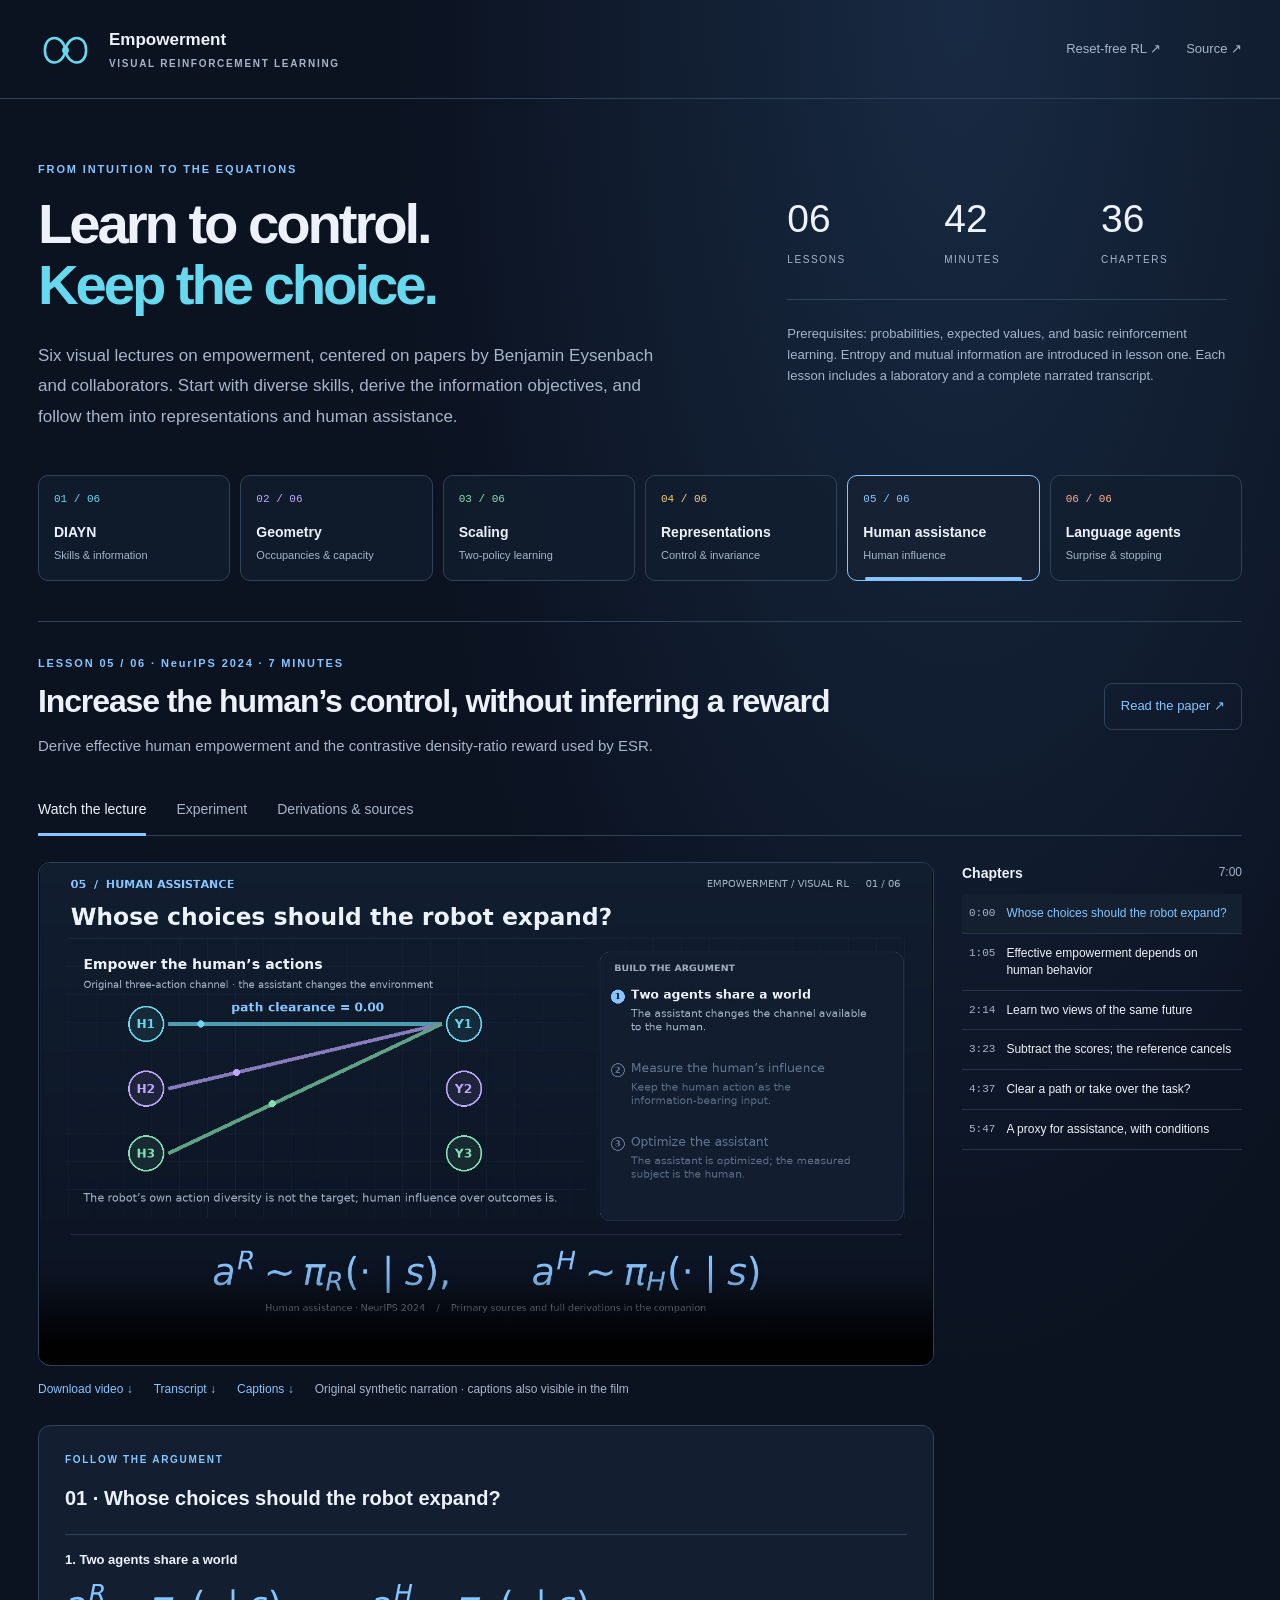
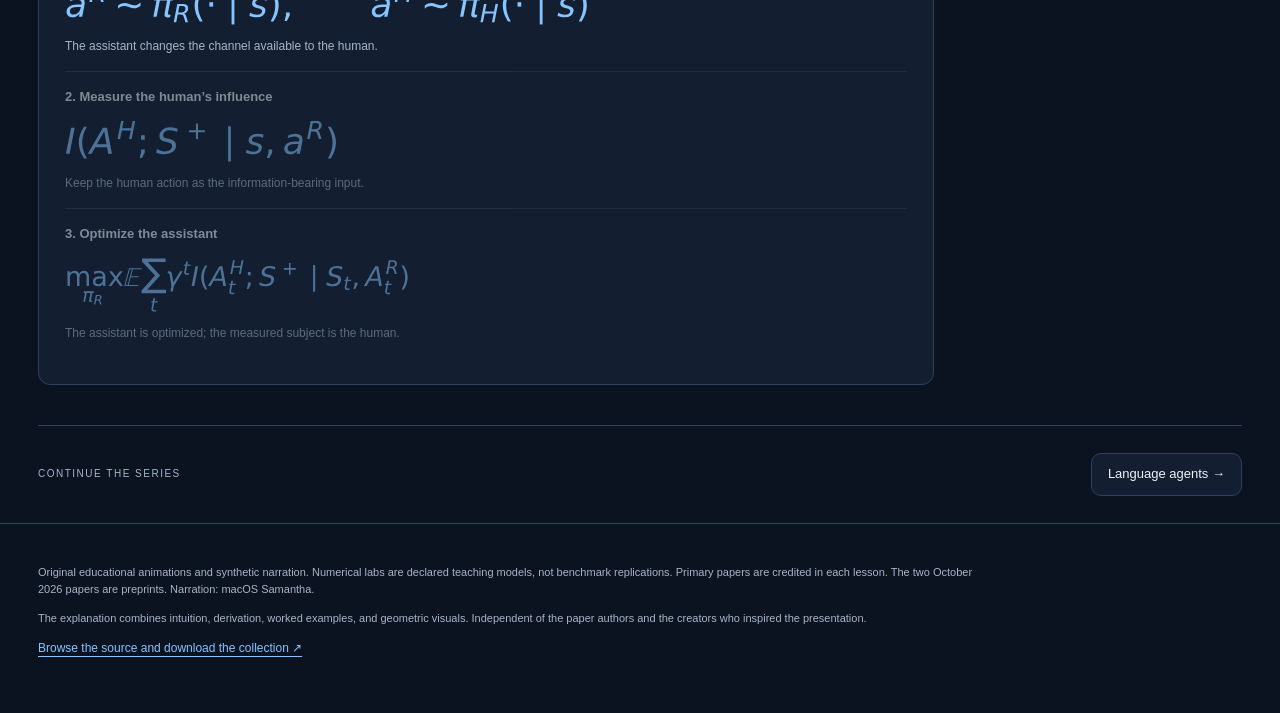
==== assistance.html @ 1968882a "Add six narrated empowerment RL lessons and interactive mathematical labs" ====
<!doctype html>
<html lang="en"><head><meta charset="utf-8"><meta name="viewport" content="width=device-width,initial-scale=1"><meta name="description" content="Six detailed visual lectures and interactive mathematical laboratories on empowerment-based reinforcement learning, centered on Benjamin Eysenbach and collaborators, with primary paper sources, captions and derivations."><meta name="theme-color" content="#0b1220"><title>Empowerment · Visual RL</title><style>:root{color-scheme:dark;--bg:#0b1220;--panel:#131f31;--ink:#edf2fa;--muted:#a6b5ca;--line:#30415a;--accent:#67d9ef;--cyan:#67d9ef;--green:#83e0b2;--purple:#bea8ff;--gold:#f4cc78;--red:#ffab91;font-family:Inter,-apple-system,BlinkMacSystemFont,"Segoe UI",sans-serif}*{box-sizing:border-box}body{margin:0;background:radial-gradient(ellipse at 75% 0,#182a43 0,transparent 42%),var(--bg);color:var(--ink);line-height:1.6}a{color:var(--accent);text-underline-offset:4px}button,input,select{font:inherit}button,a,input,select,summary{-webkit-tap-highlight-color:transparent}button{cursor:pointer}button:focus-visible,a:focus-visible,input:focus-visible,summary:focus-visible,select:focus-visible{outline:3px solid var(--gold);outline-offset:5px}button{color:var(--ink);background:var(--panel);border:1px solid var(--line);border-radius:10px;padding:10px 16px}button:hover{border-color:var(--accent)}button:disabled{opacity:.5;cursor:default}.skip{position:absolute;top:-100px;left:12px;background:var(--bg);padding:12px;z-index:10}.skip:focus{top:12px}.topbar{max-width:1440px;margin:auto;padding:26px 38px;display:flex;justify-content:space-between;align-items:center;border-bottom:1px solid var(--line);gap:24px}.brand{display:flex;gap:16px;align-items:center;text-decoration:none;color:var(--ink);font-size:17px;font-weight:650}.brand svg{width:55px;color:var(--cyan)}.brand small{display:block;font-size:10px;letter-spacing:.17em;color:var(--muted);margin-top:3px}.toplinks{display:flex;gap:25px;font-size:13px}.toplinks a{text-decoration:none;color:var(--muted)}.intro{max-width:1440px;margin:auto;padding:62px 38px 43px;display:grid;grid-template-columns:1.45fr 1fr;gap:90px;align-items:center}.eyebrow{font-size:11px;font-weight:700;letter-spacing:.17em;color:var(--accent);margin:0 0 14px}h1{font-size:clamp(36px,4.4vw,64px);line-height:1.09;letter-spacing:-.055em;margin:0 0 25px;font-weight:650}h1 span{color:var(--cyan)}.lede{max-width:620px;color:var(--muted);font-size:17px;line-height:1.8;margin:0}.course-stats{display:grid;grid-template-columns:repeat(3,1fr);gap:16px;padding:20px 0}.course-stats strong{font-size:39px;line-height:1.3;font-weight:400}.course-stats strong span{display:block;font-size:10px;letter-spacing:.16em;color:var(--muted);margin-top:9px}.course-stats p{grid-column:1/-1;font-size:13px;color:var(--muted);border-top:1px solid var(--line);padding-top:24px;margin-top:17px;max-width:440px}.episode-nav{max-width:1440px;margin:auto;display:grid;grid-template-columns:repeat(6,1fr);gap:10px;padding:0 38px 40px}.episode-card{text-align:left;background:#121e30b3;padding:15px;position:relative;min-width:0}.episode-card .num{display:block;font-size:11px;font-family:monospace;color:var(--ep-color);margin-bottom:12px}.episode-card strong{display:block;font-size:14px;font-weight:600;white-space:nowrap}.episode-card small{display:block;font-size:11px;color:var(--muted);margin-top:4px}.episode-card[aria-current=true]{border-color:var(--ep-color);background:color-mix(in srgb,var(--ep-color) 9%,var(--bg))}.episode-card[aria-current=true]:after{content:"";height:3px;background:var(--ep-color);position:absolute;bottom:0;left:17px;right:17px;border-radius:3px}main{max-width:1440px;margin:0 auto;padding:0 38px}.lesson-heading{border-top:1px solid var(--line);padding:33px 0 26px;display:flex;gap:30px;align-items:center;justify-content:space-between}.lesson-heading h2{font-size:32px;line-height:1.25;letter-spacing:-.035em;margin:0 0 13px}.lesson-heading p:not(.eyebrow){font-size:15px;color:var(--muted);max-width:850px;margin:0}.lesson-heading .eyebrow{margin-bottom:9px}.paper-link{flex-shrink:0;font-size:13px;text-decoration:none;border:1px solid var(--line);padding:12px 16px;border-radius:8px}.tabs{display:flex;gap:30px;border-bottom:1px solid var(--line);margin-bottom:26px}.tabs button{border:0;background:none;border-radius:0;padding:14px 0;font-size:14px;color:var(--muted);position:relative}.tabs button[aria-selected=true]{color:var(--ink)}.tabs button[aria-selected=true]:after{content:"";position:absolute;height:3px;background:var(--accent);left:0;right:0;bottom:-1px}section[hidden]{display:none!important}.watch-grid{display:grid;grid-template-columns:minmax(0,1fr) 280px;gap:28px}.watch-grid>div{min-width:0}video{width:100%;aspect-ratio:16/9;display:block;background:#050a13;border-radius:12px;border:1px solid var(--line)}.downloads{display:flex;gap:21px;flex-wrap:wrap;padding:14px 0;font-size:12px;color:var(--muted)}.downloads a{text-decoration:none}.chapter-header{display:flex;justify-content:space-between;align-items:center;font-size:12px;color:var(--muted);margin-bottom:10px}.chapter-header h3{font-size:14px;color:var(--ink);margin:0}.chapter-button{display:flex;gap:11px;width:100%;background:none;border:0;border-bottom:1px solid #26344b;border-radius:0;text-align:left;font-size:12px;padding:11px 7px;line-height:1.4;align-items:flex-start}.chapter-button time{color:var(--muted);font:11px monospace;white-space:nowrap;margin-top:2px}.chapter-button[aria-current=true]{color:var(--accent);background:color-mix(in srgb,var(--accent) 7%,var(--bg))}.follow{padding:26px;margin-top:12px;background:var(--panel);border:1px solid var(--line);border-radius:12px}.follow h3{margin:0 0 20px;font-size:20px}.follow .eyebrow{font-size:10px}.follow-step{padding:11px 0 15px;opacity:.5;border-top:1px solid var(--line)}.follow-step.current{opacity:1}.follow-step strong{font-size:13px}.follow-step img{display:block;max-width:100%;max-height:54px;margin:12px 0}.follow-step p{font-size:12px;color:var(--muted);margin:0}.lab-head h3{font-size:27px;letter-spacing:-.03em;line-height:1.2;margin:0 0 10px}.lab-head p{color:var(--muted);font-size:14px;max-width:900px;margin:0 0 23px}.lab-grid{display:grid;grid-template-columns:285px minmax(0,1fr);gap:25px}.controls{border:1px solid var(--line);border-radius:12px;padding:23px;background:var(--panel)}.control{display:block;margin-bottom:21px}.control>span{display:flex;justify-content:space-between;gap:8px;font-size:12px;margin-bottom:8px;color:var(--muted)}.control output{color:var(--accent);font:12px monospace}.control input[type=range]{width:100%;accent-color:var(--accent);display:block}.control input[type=number],.control select{width:100%;padding:8px;background:var(--bg);color:var(--ink);border:1px solid var(--line);border-radius:6px;font-size:13px}.check{display:flex;gap:10px;align-items:center;font-size:13px;margin:15px 0}.check input{accent-color:var(--accent)}.lab-buttons{display:flex;gap:9px;flex-wrap:wrap;margin-top:20px}.lab-buttons button{font-size:12px;padding:8px 11px}.plot-panel{border:1px solid var(--line);border-radius:12px;background:var(--panel);padding:20px;min-width:0}.plot-panel canvas{width:100%;height:auto;display:block}.metrics{display:grid;grid-template-columns:repeat(3,minmax(0,1fr));gap:15px;border-top:1px solid var(--line);padding-top:18px;margin-top:8px}.metric strong{display:block;font:25px monospace;color:var(--accent);line-height:1.5}.metric span{font-size:11px;color:var(--muted);display:block}.lab-description{font-size:13px;color:var(--muted);line-height:1.8;margin:20px 0 0}.lab-description code{color:var(--accent);white-space:normal}.lab-assumptions{margin-top:22px;padding:22px 25px;border-left:3px solid var(--accent);background:var(--panel);font-size:13px;line-height:1.8;color:var(--muted)}.lab-assumptions strong{color:var(--ink)}.table-wrap{overflow:auto;margin-top:23px}table{width:100%;border-collapse:collapse;font-size:12px}th,td{text-align:left;border-bottom:1px solid var(--line);padding:9px 12px;white-space:nowrap}th{color:var(--accent);font-weight:500}.note-intro{display:grid;grid-template-columns:1.4fr 1fr;gap:40px;padding:0 0 25px}.note-intro h3{font-size:22px;margin:0 0 10px}.note-intro p,.note-intro li{color:var(--muted);font-size:14px}.source-links{padding:20px;background:var(--panel);border-radius:10px;align-self:start}.source-links a{display:block;font-size:13px;margin:8px 0}.chapter-note{border-top:1px solid var(--line);padding:22px 0}.chapter-note>summary{cursor:pointer;list-style:none;display:flex;gap:15px;align-items:center;font-size:17px;font-weight:600}.chapter-note>summary:before{content:"+";color:var(--accent);font:23px monospace}.chapter-note[open]>summary:before{content:"−"}.chapter-note time{font:11px monospace;color:var(--muted);min-width:36px}.derivations{display:grid;grid-template-columns:1fr;gap:12px;margin:24px 0}.derivation{background:var(--panel);border:1px solid var(--line);border-radius:10px;padding:23px}.derivation h4{margin:0 0 17px;font-size:14px}.derivation img{max-width:100%;max-height:76px;display:block;margin:0 0 14px}.derivation p{font-size:13px;color:var(--muted);margin:0}.source-scope{font-size:12px;color:var(--muted);border-left:2px solid var(--accent);padding:10px 15px}.script{margin:20px 0}.script summary{cursor:pointer;color:var(--accent);font-size:13px}.script p{font-size:15px;line-height:1.9;color:#cfdaea;max-width:920px}.course-footer{border-top:1px solid var(--line);display:flex;justify-content:space-between;align-items:center;padding:27px 0;margin-top:40px}.course-footer span{font-size:10px;letter-spacing:.15em;color:var(--muted)}.course-footer button{font-size:13px}footer{max-width:1440px;margin:0 auto;padding:29px 38px 55px;border-top:1px solid var(--line);font-size:11px;color:var(--muted)}footer p{max-width:950px}footer a{font-size:12px}noscript{padding:30px;display:block}.toast{padding:12px;color:var(--red);font-size:13px}.math-fallback{display:none}
@media(min-width:1500px){.watch-grid{grid-template-columns:minmax(0,1fr) 300px}}@media(max-width:1050px){.intro{gap:35px}.episode-nav{grid-template-columns:repeat(3,1fr)}.watch-grid{grid-template-columns:minmax(0,1fr) 240px}.lab-grid{grid-template-columns:245px minmax(0,1fr)}.metrics{gap:8px}.metric strong{font-size:21px}.paper-link{display:none}}@media(max-width:760px){.topbar{padding:20px}.toplinks a:first-child{display:none}.brand{font-size:14px;gap:10px}.brand svg{width:40px}.brand small{font-size:8px}.intro{padding:35px 20px 25px;display:block}.intro h1{font-size:42px}.lede{font-size:15px}.course-stats{margin-top:20px;padding:13px 0;gap:18px}.course-stats strong{font-size:29px}.course-stats p{margin:0;padding-top:17px;max-width:none}.episode-nav{padding:0 20px 28px;gap:8px}.episode-card{padding:12px 10px}.episode-card strong{font-size:12px}.episode-card .num{margin-bottom:5px}.episode-card small{font-size:10px}main{padding:0 20px}.lesson-heading{padding:25px 0 20px}.lesson-heading h2{font-size:27px}.lesson-heading p:not(.eyebrow){font-size:13px}.tabs{gap:22px}.tabs button{font-size:12px;padding:13px 0}.watch-grid{display:block}.watch-grid aside{margin-top:27px}.chapter-button{font-size:13px}.lab-grid{display:block}.controls{display:grid;grid-template-columns:1fr 1fr;gap:8px 25px;margin-bottom:20px;padding:20px}.control{margin-bottom:8px}.lab-buttons{grid-column:1/-1}.plot-panel{padding:10px}.metrics{grid-template-columns:repeat(3,minmax(0,1fr));gap:9px;padding:15px 5px}.metric strong{font-size:18px}.metric span{font-size:10px}.lab-description{font-size:12px;padding:0 5px}.lab-head h3{font-size:24px}.lab-assumptions{padding:17px;font-size:12px}.follow{padding:20px}.note-intro{display:block}.source-links{margin-top:20px}.chapter-note>summary{font-size:14px;gap:10px}.derivation{padding:18px}.derivation img{max-height:65px}.script p{font-size:14px}.course-footer{gap:15px}.course-footer span{max-width:80px}footer{padding:25px 20px 35px}}
@media(prefers-reduced-motion:reduce){*{scroll-behavior:auto!important}}
.chart-scroll{overflow:auto;max-width:100%;border-radius:6px}.chart-hint{display:none;color:var(--muted);font-size:11px;margin:3px 0 9px}@media(max-width:760px){.chart-scroll canvas{min-width:620px}.chart-hint{display:block}}

.code-panel{margin:28px 0;border:1px solid var(--line);border-radius:12px;padding:22px;min-width:0}.code-panel summary{cursor:pointer;color:var(--accent);font-weight:600}.code-panel p{color:var(--muted);font-size:13px}.code-panel pre{overflow:auto;max-height:620px;background:var(--bg);padding:20px;font-size:12px;line-height:1.65;border-radius:8px}.code-panel a,.lab-buttons a{font-size:12px}.episode-card strong{white-space:normal}
</style></head>
<body data-initial="assistance">
<a class="skip" href="#main">Skip to lesson</a>
<header class="topbar"><a class="brand" href="index.html" aria-label="Empowerment home"><svg viewBox="0 0 64 38" aria-hidden="true"><path d="M8 20C8 1 29 1 32 20S56 39 56 20 35 1 32 20 8 39 8 20" fill="none" stroke="currentColor" stroke-width="3"/><circle cx="32" cy="20" r="4" fill="currentColor"/></svg><span>Empowerment<small>VISUAL REINFORCEMENT LEARNING</small></span></a><div class="toplinks"><a href="https://gatech-rl2.github.io/reset-free-rl-explainers/">Reset-free RL ↗</a><a href="https://github.com/GaTech-RL2/empowerment-rl-explainers">Source ↗</a></div></header>
<div class="intro"><div><p class="eyebrow">FROM INTUITION TO THE EQUATIONS</p><h1>Learn to control.<br><span>Keep the choice.</span></h1><p class="lede">Six visual lectures on empowerment, centered on papers by Benjamin Eysenbach and collaborators. Start with diverse skills, derive the information objectives, and follow them into representations and human assistance.</p></div><div class="course-stats"><strong>06<span>LESSONS</span></strong><strong>42<span>MINUTES</span></strong><strong>36<span>CHAPTERS</span></strong><p>Prerequisites: probabilities, expected values, and basic reinforcement learning. Entropy and mutual information are introduced in lesson one. Each lesson includes a laboratory and a complete narrated transcript.</p></div></div>
<nav id="episodes" class="episode-nav" aria-label="Choose a lesson"></nav>
<main id="main" tabindex="-1">
<div class="lesson-heading"><div><p id="lesson-kicker" class="eyebrow"></p><h2 id="lesson-title"></h2><p id="lesson-summary"></p></div><a id="paper-link" class="paper-link" target="_blank" rel="noopener">Read the paper ↗</a></div>
<div class="tabs" role="tablist" aria-label="Lesson views"><button role="tab" id="tab-watch" aria-controls="panel-watch" data-tab="watch">Watch the lecture</button><button role="tab" id="tab-lab" aria-controls="panel-lab" data-tab="lab">Experiment</button><button role="tab" id="tab-notes" aria-controls="panel-notes" data-tab="notes">Derivations & sources</button></div>
<section id="panel-watch" role="tabpanel" aria-labelledby="tab-watch"><div class="watch-grid"><div><div id="player"></div><div id="downloads" class="downloads"></div><div class="follow"><p class="eyebrow">FOLLOW THE ARGUMENT</p><h3 id="current-chapter"></h3><div id="current-steps"></div></div></div><aside><div class="chapter-header"><h3>Chapters</h3><span>7:00</span></div><div id="chapters"></div></aside></div></section>
<section id="panel-lab" role="tabpanel" aria-labelledby="tab-lab" hidden><div id="laboratory"></div></section>
<section id="panel-notes" role="tabpanel" aria-labelledby="tab-notes" hidden><div id="notes"></div></section>
<div class="course-footer"><span>CONTINUE THE SERIES</span><button id="next-lesson">Next lesson →</button></div>
</main>
<footer><p>Original educational animations and synthetic narration. Numerical labs are declared teaching models, not benchmark replications. Primary papers are credited in each lesson. The two October 2026 papers are preprints. Narration: macOS Samantha.</p><p>The explanation combines intuition, derivation, worked examples, and geometric visuals. Independent of the paper authors and the creators who inspired the presentation.</p><a href="https://github.com/GaTech-RL2/empowerment-rl-explainers">Browse the source and download the collection ↗</a></footer>
<noscript><p>This companion needs JavaScript for lesson navigation and experiments. The <a href="media/diayn.mp4">DIAYN video</a> and <a href="transcripts/diayn.txt">transcript</a> can be opened directly.</p></noscript>
<script>window.EPISODES = [{"id": "diayn", "number": "01", "short": "DIAYN", "title": "Learning skills before choosing a task", "paper": "Diversity Is All You Need: Learning Skills without a Reward Function", "authors": "Benjamin Eysenbach, Abhishek Gupta, Julian Ibarz, Sergey Levine", "year": "ICLR 2019 · preprint 2018", "url": "https://arxiv.org/abs/1802.06070", "color": "#67d9ef", "summary": "Start with information, derive the discriminator reward, and separate diverse skills from empowered states.", "sources": [{"title": "Diversity Is All You Need: Learning Skills without a Reward Function", "url": "https://arxiv.org/abs/1802.06070"}, {"title": "The Geometry of Empowerment", "url": "https://arxiv.org/abs/2610.07796"}], "chapters": [{"title": "Control is a communication channel", "visual": "channel", "steps": [{"title": "Choose an input", "math": "Z\\sim p(z),\\quad S^+\\sim p(s^+\\mid z,s_0)", "explain": "A skill is the message; its outcome is the received signal.", "asset": "assets/math/a530570f329ba9c2.svg"}, {"title": "Subtract uncontrollable randomness", "math": "I(Z;S^+\\mid s_0)=H(S^+\\mid s_0)-H(S^+\\mid Z,s_0)", "explain": "Unpredictable outcomes are not necessarily controllable outcomes.", "asset": "assets/math/5b83855e4e2d87fd.svg"}, {"title": "Optimize the channel input", "math": "\\mathcal{E}(s_0)=\\max_{p(z)}I(Z;S^+\\mid s_0)", "explain": "This capacity is for the specified skill channel and horizon.", "asset": "assets/math/fca4be509fa31e5f.svg"}], "paragraphs": ["Imagine a robot with two buttons. One reliably moves a puck left, and the other reliably moves it right. After seeing the puck, an observer can infer which button was pressed. The robot has transmitted one bit through the physical world. That is the basic intuition behind empowerment.", "Now disconnect the buttons and let a fan randomly blow the puck left or right. The outcome still has one bit of entropy. Yet it tells us nothing about the chosen button. Subtracting the uncertainty that remains after the input is known removes this uncontrollable randomness. What remains is mutual information.", "A learned skill can replace a single button: choose a latent variable, run a policy, and observe a future state. Maximizing information over the input distribution gives the capacity of that particular channel. The available skills, the observation, and the time horizon all matter. We will use this communication picture to understand DIAYN."], "narration": "Imagine a robot with two buttons. One reliably moves a puck left, and the other reliably moves it right. After seeing the puck, an observer can infer which button was pressed. The robot has transmitted one bit through the physical world. That is the basic intuition behind empowerment.\n\nNow disconnect the buttons and let a fan randomly blow the puck left or right. The outcome still has one bit of entropy. Yet it tells us nothing about the chosen button. Subtracting the uncertainty that remains after the input is known removes this uncontrollable randomness. What remains is mutual information.\n\nA learned skill can replace a single button: choose a latent variable, run a policy, and observe a future state. Maximizing information over the input distribution gives the capacity of that particular channel. The available skills, the observation, and the time horizon all matter. We will use this communication picture to understand DIAYN.", "source": "Original two-button channel example; empowerment definitions in Geometry §3. DIAYN is a related state-marginal skill objective, not this exact fixed-horizon channel.", "start": 0.0, "end": 63.982388792507614, "duration": 63.982388792507614, "beat_starts": [0.47562150767063516, 19.574252692092035, 39.63616606126763]}, {"title": "Make a skill recognizable from its states", "visual": "skills", "steps": [{"title": "Sample a persistent identity", "math": "z\\sim p(z),\\qquad a_t\\sim\\pi_\\theta(a_t\\mid s_t,z)", "explain": "Keep the chosen skill fixed during its rollout.", "asset": "assets/math/6ddf4737c98565ed.svg"}, {"title": "Separate state distributions", "math": "I(Z;S)=H(Z)-H(Z\\mid S)", "explain": "The discriminator sees states, not the action sequence.", "asset": "assets/math/6f4dca56615c0588.svg"}, {"title": "Keep behavior flexible", "math": "\\mathcal{J}=I(Z;S)+\\alpha H(A\\mid S,Z)", "explain": "Distinct state occupancies plus conditional action entropy.", "asset": "assets/math/b8921acac5b593f1.svg"}], "paragraphs": ["In DIAYN, we first draw a skill label from a fixed prior. The same policy network receives both the current state and this label. Hold the label fixed while collecting a trajectory. Different labels should produce state distributions that an observer can distinguish, without being told a downstream task reward.", "Our diagram has three colored skills exploring different parts of a room. If every color visits exactly the same distribution, the state reveals no information about the label. If the distributions become distinct, the label becomes easier to decode. This is a statement about distributions, not just three hand-picked trajectory endpoints.", "DIAYN also rewards entropy in the action distribution conditioned on the state and skill. That encourages flexible behavior within each distinguishable skill. The canonical information objective combines state-skill mutual information with this action entropy term. High action entropy alone would just produce randomness; the state discriminator supplies the pressure toward identifiable effects."], "narration": "In DIAYN, we first draw a skill label from a fixed prior. The same policy network receives both the current state and this label. Hold the label fixed while collecting a trajectory. Different labels should produce state distributions that an observer can distinguish, without being told a downstream task reward.\n\nOur diagram has three colored skills exploring different parts of a room. If every color visits exactly the same distribution, the state reveals no information about the label. If the distributions become distinct, the label becomes easier to decode. This is a statement about distributions, not just three hand-picked trajectory endpoints.\n\nDIAYN also rewards entropy in the action distribution conditioned on the state and skill. That encourages flexible behavior within each distinguishable skill. The canonical information objective combines state-skill mutual information with this action entropy term. High action entropy alone would just produce randomness; the state discriminator supplies the pressure toward identifiable effects.", "source": "DIAYN §§3–4: skill-conditioned policy, state discriminator, and conditional action entropy. The room is an original schematic.", "start": 63.982388792507614, "end": 134.95220251567437, "duration": 70.96981372316675, "beat_starts": [64.45801030017824, 85.12975962122027, 108.31373183699719]}, {"title": "Turn mutual information into a reward", "visual": "bound", "steps": [{"title": "Start from the posterior", "math": "I(Z;S)=\\mathbb{E}[\\log p(z\\mid s)-\\log p(z)]", "explain": "The true posterior is generally unavailable.", "asset": "assets/math/551e628cecb2a669.svg"}, {"title": "Insert a learned decoder", "math": "I(Z;S)=\\mathbb{E}\\log\\frac{q_\\phi(z\\mid s)}{p(z)}+\\mathbb{E}_s D_{KL}(p\\Vert q)", "explain": "The omitted KL term is nonnegative.", "asset": "assets/math/7087eb26e0f07b71.svg"}, {"title": "Use a variational lower bound", "math": "r_z(s)=\\log q_\\phi(z\\mid s)-\\log p(z)", "explain": "Reward states that provide evidence for the sampled skill.", "asset": "assets/math/1ea3de43b6bc9e38.svg"}], "paragraphs": ["Here is the mathematical bridge from information theory to reinforcement learning. Write mutual information as the expected log posterior probability of the skill, minus its log prior probability. The prior is chosen by us. The posterior would require knowing the complete distributions generated by the policies.", "Replace that posterior with a trainable classifier. Add and subtract its log probability inside the expectation. The leftover term is an expected Kullback Leibler divergence from the true posterior to the classifier. Because this divergence cannot be negative, the classifier expression is a lower bound on the information we wanted.", "This gives a concrete intrinsic reward: log classifier probability minus log prior. A state earns reward when it is stronger evidence for the sampled skill than the prior alone. The bound becomes tight with a correct classifier. Otherwise, improving the classifier and improving the policy address different sources of error in the same objective."], "narration": "Here is the mathematical bridge from information theory to reinforcement learning. Write mutual information as the expected log posterior probability of the skill, minus its log prior probability. The prior is chosen by us. The posterior would require knowing the complete distributions generated by the policies.\n\nReplace that posterior with a trainable classifier. Add and subtract its log probability inside the expectation. The leftover term is an expected Kullback Leibler divergence from the true posterior to the classifier. Because this divergence cannot be negative, the classifier expression is a lower bound on the information we wanted.\n\nThis gives a concrete intrinsic reward: log classifier probability minus log prior. A state earns reward when it is stronger evidence for the sampled skill than the prior alone. The bound becomes tight with a correct classifier. Otherwise, improving the classifier and improving the policy address different sources of error in the same objective.", "source": "DIAYN variational discriminator reward; the KL decomposition is a standard information-theory identity, derived here with original notation.", "start": 134.95220251567437, "end": 202.6496907221601, "duration": 67.69748820648573, "beat_starts": [135.427824023345, 156.4764043014019, 178.99391187955533]}, {"title": "A numerical reward you can check", "visual": "reward", "steps": [{"title": "Four equally likely skills", "math": "p(z)=1/4,\\qquad H(Z)=\\log 4", "explain": "All logarithms in these lessons use natural units: nats.", "asset": "assets/math/71b11884db0605ab.svg"}, {"title": "A confident correct prediction", "math": "q(z\\mid s)=0.8\\;\\Rightarrow\\;r=\\log(3.2)\\approx1.163", "explain": "The state provides positive evidence for its skill.", "asset": "assets/math/edf95c0b1bc9f3b0.svg"}, {"title": "Compare against chance", "math": "q(z\\mid s)=0.25\\;\\Rightarrow\\;r=0", "explain": "A wrong confident prediction can produce negative reward.", "asset": "assets/math/90c9b1a60d5c764a.svg"}], "paragraphs": ["Let us compute the reward instead of treating the formula as decoration. Suppose there are four equally probable skills. Before observing a state, the probability of the chosen skill is one quarter. If the discriminator assigns probability point eight to the correct label afterward, the reward is log three point two, about one point one six nats.", "If the classifier stays at chance, the ratio is one and the reward is zero. If it gives the true skill probability point zero five, the ratio becomes point two and the reward is negative. The policy is rewarded for evidence about its actual label, not simply for producing any confident classifier prediction.", "The lab generalizes this example into a noisy categorical channel. Change how much the skill distributions overlap and compare actual mutual information with the variational bound. A miscalibrated decoder can lower the bound even when the underlying skills remain distinct. This is a controlled calculation, not a replication of a locomotion benchmark."], "narration": "Let us compute the reward instead of treating the formula as decoration. Suppose there are four equally probable skills. Before observing a state, the probability of the chosen skill is one quarter. If the discriminator assigns probability point eight to the correct label afterward, the reward is log three point two, about one point one six nats.\n\nIf the classifier stays at chance, the ratio is one and the reward is zero. If it gives the true skill probability point zero five, the ratio becomes point two and the reward is negative. The policy is rewarded for evidence about its actual label, not simply for producing any confident classifier prediction.\n\nThe lab generalizes this example into a noisy categorical channel. Change how much the skill distributions overlap and compare actual mutual information with the variational bound. A miscalibrated decoder can lower the bound even when the underlying skills remain distinct. This is a controlled calculation, not a replication of a locomotion benchmark.", "source": "Original four-skill arithmetic and exact finite-channel teaching model; reward form from DIAYN.", "start": 202.6496907221601, "end": 272.5235436774953, "duration": 69.87385295533521, "beat_starts": [203.12531222983074, 226.6752157430717, 247.82828412109498]}, {"title": "Two optimizers, one feedback loop", "visual": "training", "steps": [{"title": "Collect labeled experience", "math": "\\mathcal{D}\\leftarrow\\mathcal{D}\\cup\\{(s,a,s^\\prime,z)\\}", "explain": "The skill label is self-generated supervision.", "asset": "assets/math/02c81b57687f2fcd.svg"}, {"title": "Train the discriminator", "math": "\\max_\\phi\\;\\mathbb{E}_{\\mathcal{D}}\\log q_\\phi(z\\mid s)", "explain": "Classification changes the intrinsic reward landscape.", "asset": "assets/math/e24e85f6ae929ee1.svg"}, {"title": "Improve the skill policy", "math": "\\max_\\theta\\;\\mathbb{E}\\sum_t\\gamma^t[r_z(s_t)+\\alpha H(\\pi_\\theta)]", "explain": "An entropy-regularized RL optimizer improves behavior.", "asset": "assets/math/18d4bec6e2d64a83.svg"}], "paragraphs": ["The learning loop now has two coupled parts. Sample a label, execute the label-conditioned policy, and store states with their labels. Those labels are free supervision: they came from the experimenter, rather than an external reward function. A discriminator learns to predict them from the observed states.", "Next, use the discriminator reward inside an entropy-regularized reinforcement learning update. Better policies can produce more separable states, which give the discriminator a clearer classification problem. A more accurate discriminator gives the policy a more faithful signal. Neither update makes the other automatically correct, especially with limited data or function approximation.", "A practical implementation must keep the skill identity attached to each replay transition. It must also separate the task reward used for later evaluation from the intrinsic reward used during pretraining. Otherwise an apparently unsupervised result can quietly depend on downstream supervision. Our included code computes the information objective exactly, rather than pretending to reproduce the entire training system."], "narration": "The learning loop now has two coupled parts. Sample a label, execute the label-conditioned policy, and store states with their labels. Those labels are free supervision: they came from the experimenter, rather than an external reward function. A discriminator learns to predict them from the observed states.\n\nNext, use the discriminator reward inside an entropy-regularized reinforcement learning update. Better policies can produce more separable states, which give the discriminator a clearer classification problem. A more accurate discriminator gives the policy a more faithful signal. Neither update makes the other automatically correct, especially with limited data or function approximation.\n\nA practical implementation must keep the skill identity attached to each replay transition. It must also separate the task reward used for later evaluation from the intrinsic reward used during pretraining. Otherwise an apparently unsupervised result can quietly depend on downstream supervision. Our included code computes the information objective exactly, rather than pretending to reproduce the entire training system.", "source": "DIAYN training structure and entropy-regularized learning; replay explanation and finite-channel code are educational illustrations.", "start": 272.5235436774953, "end": 349.90319946294386, "duration": 77.37965578544853, "beat_starts": [272.99916518516596, 293.7233319598658, 320.66288096167995]}, {"title": "Diverse skills are only the beginning", "visual": "options", "steps": [{"title": "State what was learned", "math": "\\pi(a\\mid s,z)\\quad\\mathrm{and}\\quad q(z\\mid s)", "explain": "A behavioral repertoire and a decoder.", "asset": "assets/math/b4123021ce6b3592.svg"}, {"title": "Separate skill use from preparation", "math": "I_\\pi(Z;S^+\\mid s_0)\\leq\\mathcal{E}(s_0)", "explain": "A particular skill set supplies evidence about capacity.", "asset": "assets/math/9f7d951a20cc3adc.svg"}, {"title": "Ask where skills remain available", "math": "\\max_\\mu\\;\\mathbb{E}_\\mu\\sum_t\\gamma^t\\mathcal{E}(S_t)", "explain": "The next lessons add an outer state-seeking objective.", "asset": "assets/math/54728f8f7ea2e6b0.svg"}], "paragraphs": ["The useful product is a repertoire: a skill-conditioned policy together with a decoder. A later task can select skills, compose them, or fine-tune their parameters. But distinguishable behavior is not a promise that every useful task is covered. The features supplied to the discriminator influence which differences are worth learning.", "There is another subtle distinction. Executing a skill may consume an opportunity. A robot can demonstrate that it knows several ways to leave a platform, while ending up somewhere with few remaining choices. Measuring information transmitted by a chosen skill set and seeking states with many available skills are different optimization problems.", "Keep three questions separate as the series continues. What behaviors are distinguishable? From which starting states can they actually be executed? And who benefits from those choices? DIAYN provides our starting language for the first question. The geometry and scaling papers address the second; the assistance papers change the agent whose control we care about."], "narration": "The useful product is a repertoire: a skill-conditioned policy together with a decoder. A later task can select skills, compose them, or fine-tune their parameters. But distinguishable behavior is not a promise that every useful task is covered. The features supplied to the discriminator influence which differences are worth learning.\n\nThere is another subtle distinction. Executing a skill may consume an opportunity. A robot can demonstrate that it knows several ways to leave a platform, while ending up somewhere with few remaining choices. Measuring information transmitted by a chosen skill set and seeking states with many available skills are different optimization problems.\n\nKeep three questions separate as the series continues. What behaviors are distinguishable? From which starting states can they actually be executed? And who benefits from those choices? DIAYN provides our starting language for the first question. The geometry and scaling papers address the second; the assistance papers change the agent whose control we care about.", "source": "DIAYN transfer motivation; effective-versus-potential distinction from Geometry §3. The platform example is original.", "start": 349.90319946294386, "end": 420.00000000000006, "duration": 70.0968005370562, "beat_starts": [350.37882097061447, 372.61214469793475, 395.35557249223183]}], "target_duration": 420, "duration": 420, "subtitles": [{"start": 0.47562150767063516, "end": 2.8732988893081757, "text": "Imagine a robot with two buttons."}, {"start": 2.9922042662258344, "end": 7.771209540174738, "text": "One reliably moves a puck left, and the other reliably moves it right."}, {"start": 7.890114917092396, "end": 12.497004657952987, "text": "After seeing the puck, an observer can infer which button was pressed."}, {"start": 12.615910034870645, "end": 16.21953565798849, "text": "The robot has transmitted one bit through the physical world."}, {"start": 16.33844103490615, "end": 19.27698924979789, "text": "That is the basic intuition behind empowerment."}, {"start": 19.574252692092035, "end": 24.37243145806891, "text": "Now disconnect the buttons and let a fan randomly blow the puck left or right."}, {"start": 24.49133683498657, "end": 26.988300206350356, "text": "The outcome still has one bit of entropy."}, {"start": 27.107205583268016, "end": 30.066364063492152, "text": "Yet it tells us nothing about the chosen button."}, {"start": 30.18526944040981, "end": 36.78744094985577, "text": "Subtracting the uncertainty that remains after the input is known removes this uncontrollable randomness."}, {"start": 36.90634632677343, "end": 39.338902618973485, "text": "What remains is mutual information."}, {"start": 39.63616606126763, "end": 47.48719083569834, "text": "A learned skill can replace a single button: choose a latent variable, run a policy, and observe a future state."}, {"start": 47.60609621261601, "end": 53.989035933370026, "text": "Maximizing information over the input distribution gives the capacity of that particular channel."}, {"start": 54.107941310287686, "end": 59.048212001681165, "text": "The available skills, the observation, and the time horizon all matter."}, {"start": 59.167117378598824, "end": 63.09059846562517, "text": "We will use this communication picture to understand DIAYN."}, {"start": 64.45801030017824, "end": 68.60924472790896, "text": "In DIAYN, we first draw a skill label from a fixed prior."}, {"start": 68.72815010482663, "end": 73.10485885353745, "text": "The same policy network receives both the current state and this label."}, {"start": 73.2237642304551, "end": 76.40819885603115, "text": "Hold the label fixed while collecting a trajectory."}, {"start": 76.5271042329488, "end": 84.83249617892614, "text": "Different labels should produce state distributions that an observer can distinguish, without being told a downstream task reward."}, {"start": 85.12975962122027, "end": 89.59837231750704, "text": "Our diagram has three colored skills exploring different parts of a room."}, {"start": 89.7172776944247, "end": 96.57474895689428, "text": "If every color visits exactly the same distribution, the state reveals no information about the label."}, {"start": 96.69365433381193, "end": 101.85315681389734, "text": "If the distributions become distinct, the label becomes easier to decode."}, {"start": 101.972062190815, "end": 108.01646839470304, "text": "This is a statement about distributions, not just three hand-picked trajectory endpoints."}, {"start": 108.31373183699719, "end": 113.7477075621342, "text": "DIAYN also rewards entropy in the action distribution conditioned on the state and skill."}, {"start": 113.86661293905185, "end": 118.19942578611723, "text": "That encourages flexible behavior within each distinguishable skill."}, {"start": 118.31833116303488, "end": 125.11089990727024, "text": "The canonical information objective combines state-skill mutual information with this action entropy term."}, {"start": 125.22980528418789, "end": 134.06041218879193, "text": "High action entropy alone would just produce randomness; the state discriminator supplies the pressure toward identifiable effects."}, {"start": 135.427824023345, "end": 140.28233421163662, "text": "Here is the mathematical bridge from information theory to reinforcement learning."}, {"start": 140.40123958855426, "end": 148.27847308981393, "text": "Write mutual information as the expected log posterior probability of the skill, minus its log prior probability."}, {"start": 148.39737846673157, "end": 150.2477938511056, "text": "The prior is chosen by us."}, {"start": 150.36669922802324, "end": 156.17914085910775, "text": "The posterior would require knowing the complete distributions generated by the policies."}, {"start": 156.4764043014019, "end": 160.14339658163544, "text": "Replace that posterior with a trainable classifier."}, {"start": 160.2623019585531, "end": 164.46882738655054, "text": "Add and subtract its log probability inside the expectation."}, {"start": 164.58773276346818, "end": 171.28369088895795, "text": "The leftover term is an expected Kullback Leibler divergence from the true posterior to the classifier."}, {"start": 171.40259626587562, "end": 178.6966484372612, "text": "Because this divergence cannot be negative, the classifier expression is a lower bound on the information we wanted."}, {"start": 178.99391187955533, "end": 185.2315888648416, "text": "This gives a concrete intrinsic reward: log classifier probability minus log prior."}, {"start": 185.35049424175926, "end": 190.6890979458269, "text": "A state earns reward when it is stronger evidence for the sampled skill than the prior alone."}, {"start": 190.80800332274453, "end": 194.06650608935888, "text": "The bound becomes tight with a correct classifier."}, {"start": 194.18541146627655, "end": 201.75790039527766, "text": "Otherwise, improving the classifier and improving the policy address different sources of error in the same objective."}, {"start": 203.12531222983074, "end": 207.57569276832348, "text": "Let us compute the reward instead of treating the formula as decoration."}, {"start": 207.69459814524112, "end": 210.79029963329236, "text": "Suppose there are four equally probable skills."}, {"start": 210.90920501021003, "end": 215.80121993613773, "text": "Before observing a state, the probability of the chosen skill is one quarter."}, {"start": 215.9201253130554, "end": 224.94499387719864, "text": "If the discriminator assigns probability point eight to the correct label afterward, the reward is log three point two, about one point"}, {"start": 225.06389925411628, "end": 226.37795230077754, "text": "one six nats."}, {"start": 226.6752157430717, "end": 231.9037328856764, "text": "If the classifier stays at chance, the ratio is one and the reward is zero."}, {"start": 232.02263826259406, "end": 239.05960710030226, "text": "If it gives the true skill probability point zero five, the ratio becomes point two and the reward is negative."}, {"start": 239.1785124772199, "end": 247.53102067880084, "text": "The policy is rewarded for evidence about its actual label, not simply for producing any confident classifier prediction."}, {"start": 247.82828412109498, "end": 252.37066769497775, "text": "The lab generalizes this example into a noisy categorical channel."}, {"start": 252.4895730718954, "end": 259.845307407557, "text": "Change how much the skill distributions overlap and compare actual mutual information with the variational bound."}, {"start": 259.9642127844747, "end": 265.89640203889667, "text": "A miscalibrated decoder can lower the bound even when the underlying skills remain distinct."}, {"start": 266.01530741581433, "end": 271.6317533506129, "text": "This is a controlled calculation, not a replication of a locomotion benchmark."}, {"start": 272.99916518516596, "end": 275.7606930201715, "text": "The learning loop now has two coupled parts."}, {"start": 275.8795983970892, "end": 282.09522834373865, "text": "Sample a label, execute the label-conditioned policy, and store states with their labels."}, {"start": 282.2141337206563, "end": 289.39051911280046, "text": "Those labels are free supervision: they came from the experimenter, rather than an external reward function."}, {"start": 289.50942448971807, "end": 293.42606851757165, "text": "A discriminator learns to predict them from the observed states."}, {"start": 293.7233319598658, "end": 300.53750184757456, "text": "Next, use the discriminator reward inside an entropy-regularized reinforcement learning update."}, {"start": 300.65640722449217, "end": 308.4474343274865, "text": "Better policies can produce more separable states, which give the discriminator a clearer classification problem."}, {"start": 308.56633970440424, "end": 313.1870521953315, "text": "A more accurate discriminator gives the policy a more faithful signal."}, {"start": 313.30595757224916, "end": 320.3656175193858, "text": "Neither update makes the other automatically correct, especially with limited data or function approximation."}, {"start": 320.66288096167995, "end": 326.7469222912072, "text": "A practical implementation must keep the skill identity attached to each replay transition."}, {"start": 326.8658276681249, "end": 334.2476716428014, "text": "It must also separate the task reward used for later evaluation from the intrinsic reward used during pretraining."}, {"start": 334.36657701971905, "end": 340.5447517726395, "text": "Otherwise an apparently unsupervised result can quietly depend on downstream supervision."}, {"start": 340.66365714955714, "end": 349.0114091360614, "text": "Our included code computes the information objective exactly, rather than pretending to reproduce the entire training system."}, {"start": 350.37882097061447, "end": 356.149843895406, "text": "The useful product is a repertoire: a skill-conditioned policy together with a decoder."}, {"start": 356.26874927232365, "end": 361.7453327575228, "text": "A later task can select skills, compose them, or fine-tune their parameters."}, {"start": 361.86423813444054, "end": 366.96334659183316, "text": "But distinguishable behavior is not a promise that every useful task is covered."}, {"start": 367.0822519687508, "end": 372.3148812556406, "text": "The features supplied to the discriminator influence which differences are worth learning."}, {"start": 372.61214469793475, "end": 374.6258567999423, "text": "There is another subtle distinction."}, {"start": 374.74476217686, "end": 377.92974178541357, "text": "Executing a skill may consume an opportunity."}, {"start": 378.0486471623313, "end": 385.89977102457607, "text": "A robot can demonstrate that it knows several ways to leave a platform, while ending up somewhere with few remaining choices."}, {"start": 386.01867640149374, "end": 394.1272304047653, "text": "Measuring information transmitted by a chosen skill set and seeking states with many available skills are different optimization"}, {"start": 394.246135781683, "end": 395.0583090499377, "text": "problems."}, {"start": 395.35557249223183, "end": 398.9011326562882, "text": "Keep three questions separate as the series continues."}, {"start": 399.0200380332059, "end": 401.245500793941, "text": "What behaviors are distinguishable?"}, {"start": 401.3644061708587, "end": 404.9140289352931, "text": "From which starting states can they actually be executed?"}, {"start": 405.0329343122108, "end": 407.26508550039756, "text": "And who benefits from those choices?"}, {"start": 407.3839908773152, "end": 411.0371108635751, "text": "DIAYN provides our starting language for the first question."}, {"start": 411.15601624049276, "end": 419.1082096731176, "text": "The geometry and scaling papers address the second; the assistance papers change the agent whose control we care about."}], "voice": "macOS Samantha · synthetic narration"}, {"id": "geometry", "number": "02", "short": "Geometry", "title": "Where are the states with the most options?", "paper": "The Geometry of Empowerment", "authors": "Catherine Ji, Vivek Myers, Sergey Levine, Benjamin Eysenbach", "year": "October 2026 preprint", "url": "https://arxiv.org/abs/2610.07796", "color": "#bea8ff", "summary": "See occupancy distributions as points, mutual information as a KL radius, and why empowerment does not guarantee every reward.", "sources": [{"title": "The Geometry of Empowerment", "url": "https://arxiv.org/abs/2610.07796"}, {"title": "Diversity Is All You Need: Learning Skills without a Reward Function", "url": "https://arxiv.org/abs/1802.06070"}], "chapters": [{"title": "Spend a choice or preserve choices", "visual": "options", "steps": [{"title": "Actualized control", "math": "\\mathcal{E}_{\\mathrm{eff}}(\\pi,s)=I_\\pi(Z;S^+\\mid s)", "explain": "A fixed skill family realizes a particular amount of information.", "asset": "assets/math/adda9cc2f5085350.svg"}, {"title": "Available control", "math": "\\mathcal{E}_{\\mathrm{pot}}(s)=\\sup_{\\pi,p(z)}I_\\pi(Z;S^+\\mid s)", "explain": "Capacity optimizes the available skill channel.", "asset": "assets/math/93462fac7e7020ce.svg"}, {"title": "Navigate toward capacity", "math": "\\mu^*=\\arg\\max_\\mu\\mathbb{E}_\\mu\\sum_t\\gamma^t\\mathcal{E}_{\\mathrm{pot}}(S_t)", "explain": "The outer policy seeks states from which choices are possible.", "asset": "assets/math/a89eec54dabdc9ab.svg"}], "paragraphs": ["Consider a junction with three one-way exits. Choosing different skills can reliably take you down different exits, so the junction supports several distinguishable futures. But after taking an exit, you may lose access to the others. Exercising a choice and preserving the opportunity to choose are different behaviors.", "Effective empowerment describes the information realized by a specified set of skills and its sampling distribution. Potential empowerment optimizes that information over the available behaviors. A further policy can seek states with high potential empowerment. Notice the two levels: one optimization measures a state's options, while another moves through the world to obtain them.", "The Geometry of Empowerment studies this distinction through reachable future-state distributions. The paper's policies are closed-loop skills and its future state is sampled at a discounted random time. Our junction example initially uses a finite endpoint channel to make the information calculation transparent. We will state when we switch between these two settings."], "narration": "Consider a junction with three one-way exits. Choosing different skills can reliably take you down different exits, so the junction supports several distinguishable futures. But after taking an exit, you may lose access to the others. Exercising a choice and preserving the opportunity to choose are different behaviors.\n\nEffective empowerment describes the information realized by a specified set of skills and its sampling distribution. Potential empowerment optimizes that information over the available behaviors. A further policy can seek states with high potential empowerment. Notice the two levels: one optimization measures a state's options, while another moves through the world to obtain them.\n\nThe Geometry of Empowerment studies this distinction through reachable future-state distributions. The paper's policies are closed-loop skills and its future state is sampled at a discounted random time. Our junction example initially uses a finite endpoint channel to make the information calculation transparent. We will state when we switch between these two settings.", "source": "Geometry §3 definitions. The one-way junction is an original finite-channel illustration.", "start": 0.0, "end": 69.64612228018831, "duration": 69.64612228018831, "beat_starts": [0.4580735462527038, 20.870260211222796, 45.655283751113366]}, {"title": "Replace trajectories with distributions", "visual": "simplex", "steps": [{"title": "A normalized discounted future", "math": "d_z(s^+\\mid s_0)=(1-\\gamma)\\sum_{t=0}^{\\infty}\\gamma^t p(s_{t+1}=s^+\\mid s_0,z)", "explain": "Sample a future time geometrically, beginning at the next step.", "asset": "assets/math/9bff07834a267ae2.svg"}, {"title": "Every distribution is a point", "math": "d_z\\in\\Delta^{n-1},\\qquad\\sum_{i=1}^n d_z(i)=1", "explain": "Three outcomes form a triangle, not ordinary physical space.", "asset": "assets/math/21fe982e42307fc1.svg"}, {"title": "Mix the skills", "math": "\\bar d=\\sum_z p(z)d_z", "explain": "A random skill selection produces a mixture occupancy.", "asset": "assets/math/41d88871728bfe6b.svg"}], "paragraphs": ["A trajectory is long and detailed. For this analysis, compress it into a probability distribution over future states. Discounted occupancy assigns weight one minus gamma to the next state, then multiplies subsequent weights by gamma. The weights sum to one, so the result is a genuine distribution rather than an unnormalized visit count.", "With three possible outcomes, draw each distribution as a point inside a triangle. A corner means certainty about one outcome. An interior point means a mixture. This triangle is a probability simplex. Distances inside it will describe differences in outcome probabilities, not the physical distances that a robot travels.", "Each skill gives one point. Randomly choose among the skills and their distributions average into another point. Varying the mixture weights traces their convex hull. This is why geometric language becomes useful: an apparently complicated policy problem can sometimes be examined through a set of reachable distributions and the center induced by a skill mixture."], "narration": "A trajectory is long and detailed. For this analysis, compress it into a probability distribution over future states. Discounted occupancy assigns weight one minus gamma to the next state, then multiplies subsequent weights by gamma. The weights sum to one, so the result is a genuine distribution rather than an unnormalized visit count.\n\nWith three possible outcomes, draw each distribution as a point inside a triangle. A corner means certainty about one outcome. An interior point means a mixture. This triangle is a probability simplex. Distances inside it will describe differences in outcome probabilities, not the physical distances that a robot travels.\n\nEach skill gives one point. Randomly choose among the skills and their distributions average into another point. Varying the mixture weights traces their convex hull. This is why geometric language becomes useful: an apparently complicated policy problem can sometimes be examined through a set of reachable distributions and the center induced by a skill mixture.", "source": "Geometry §3 discounted occupancy and §4 information geometry. Triangle construction is an original three-outcome example.", "start": 69.64612228018831, "end": 138.19143656953804, "duration": 68.54531428934972, "beat_starts": [70.10419582644101, 92.75664842855322, 114.4814066675149]}, {"title": "Mutual information is an average KL radius", "visual": "radius", "steps": [{"title": "Measure a skill against the mixture", "math": "D_{KL}(d_z\\Vert\\bar d)=\\sum_i d_z(i)\\log\\frac{d_z(i)}{\\bar d(i)}", "explain": "KL compares probabilities; it is asymmetric and not Euclidean distance.", "asset": "assets/math/7befd731cee96f3b.svg"}, {"title": "Average over skill choices", "math": "I(Z;S^+)=\\sum_z p(z)D_{KL}(d_z\\Vert\\bar d)", "explain": "For a fixed prior, this is an average—not the maximum radius.", "asset": "assets/math/956a4846f3ba6f41.svg"}, {"title": "Optimize a finite channel", "math": "C=\\min_q\\max_z D_{KL}(d_z\\Vert q)", "explain": "The information-radius dual holds for a finite fixed channel.", "asset": "assets/math/8a480ca84cb68360.svg"}], "paragraphs": ["Why does this picture involve information rather than an arbitrary geometric distance? For each skill, compare its outcome distribution with the mixture over skills. The Kullback Leibler divergence measures how much that skill-specific distribution differs from the mixture. Average these divergences using the skill prior, and the expression is exactly mutual information.", "That average is important. For an arbitrary prior, mutual information is not equal to the largest divergence. If we optimize the prior for a fixed finite channel, a dual description becomes available: find a reference distribution that minimizes the largest divergence from the channel's rows. This is an information radius.", "At a capacity-achieving solution, active input symbols touch the relevant outer boundary; unused symbols cannot improve the optimum. Our lab solves the finite-channel optimization numerically and checks its upper and lower bounds. The picture supplies intuition for the paper's broader occupancy geometry, while avoiding the mistaken claim that every triangle's Euclidean area equals empowerment."], "narration": "Why does this picture involve information rather than an arbitrary geometric distance? For each skill, compare its outcome distribution with the mixture over skills. The Kullback Leibler divergence measures how much that skill-specific distribution differs from the mixture. Average these divergences using the skill prior, and the expression is exactly mutual information.\n\nThat average is important. For an arbitrary prior, mutual information is not equal to the largest divergence. If we optimize the prior for a fixed finite channel, a dual description becomes available: find a reference distribution that minimizes the largest divergence from the channel's rows. This is an information radius.\n\nAt a capacity-achieving solution, active input symbols touch the relevant outer boundary; unused symbols cannot improve the optimum. Our lab solves the finite-channel optimization numerically and checks its upper and lower bounds. The picture supplies intuition for the paper's broader occupancy geometry, while avoiding the mistaken claim that every triangle's Euclidean area equals empowerment.", "source": "Geometry §4.1; standard finite-channel information-radius dual, derived with original probability-simplex diagrams.", "start": 138.19143656953804, "end": 210.52907494592168, "duration": 72.33763837638364, "beat_starts": [138.64951011579075, 162.241729227637, 184.16107329176722]}, {"title": "Count distinguishable outcomes, not labels", "visual": "capacity", "steps": [{"title": "Perfectly distinguishable futures", "math": "C=\\log m\\quad\\text{for }m\\text{ distinct deterministic outputs}", "explain": "Duplicate inputs do not add new channel outputs.", "asset": "assets/math/09c24e362313c4f2.svg"}, {"title": "Noisy binary control", "math": "C=\\log 2-h(\\epsilon)", "explain": "For a binary symmetric channel; h is binary entropy in nats.", "asset": "assets/math/9ce86bcf0865468c.svg"}, {"title": "Independent outcomes erase control", "math": "p(s^+\\mid z)=p(s^+)\\;\\Rightarrow\\;I=0", "explain": "A broad random future may carry no information about the input.", "asset": "assets/math/685a2eee3b7b3720.svg"}], "paragraphs": ["Here are three sanity checks. First, if every input deterministically selects one of three distinct outputs, capacity is log three. Add ten new input labels that duplicate existing outputs and capacity does not increase. Labels are cheap; distinguishable consequences are what carry information.", "Second, suppose two buttons are confused with probability epsilon. The binary symmetric channel has capacity log two minus binary entropy. At zero noise, control is reliable. At one-half noise, the output is independent of the input and capacity vanishes. A perfectly predictable inversion would still transmit information, so randomness and inversion must not be confused.", "Third, imagine a machine that samples uniformly from a thousand outcomes regardless of the chosen button. Its future-state entropy is large, yet its empowerment through those buttons is zero. These examples explain why counting visited states or measuring visual diversity alone is insufficient. The causal dependence on the selected behavior is essential to this channel calculation."], "narration": "Here are three sanity checks. First, if every input deterministically selects one of three distinct outputs, capacity is log three. Add ten new input labels that duplicate existing outputs and capacity does not increase. Labels are cheap; distinguishable consequences are what carry information.\n\nSecond, suppose two buttons are confused with probability epsilon. The binary symmetric channel has capacity log two minus binary entropy. At zero noise, control is reliable. At one-half noise, the output is independent of the input and capacity vanishes. A perfectly predictable inversion would still transmit information, so randomness and inversion must not be confused.\n\nThird, imagine a machine that samples uniformly from a thousand outcomes regardless of the chosen button. Its future-state entropy is large, yet its empowerment through those buttons is zero. These examples explain why counting visited states or measuring visual diversity alone is insufficient. The causal dependence on the selected behavior is essential to this channel calculation.", "source": "Original exact categorical examples. The deterministic reachability interpretation is discussed in Geometry appendix B.1.", "start": 210.52907494592168, "end": 282.3833025830255, "duration": 71.85422763710385, "beat_starts": [210.98714849217438, 231.15922827331696, 257.2772935487973]}, {"title": "Information geometry is not reward geometry", "visual": "geometry_limit", "steps": [{"title": "A task introduces another geometry", "math": "V_r(d)=\\langle d,r\\rangle", "explain": "A reward weights state occupancies in a task-specific direction.", "asset": "assets/math/b330ebbb4e95690e.svg"}, {"title": "Tiny distinguishable changes can matter little", "math": "I(Z;S^+)\\gg0\\;\\not\\Rightarrow\\;V_r\\gg0", "explain": "Many reliable distinctions can lie in an irrelevant coordinate.", "asset": "assets/math/e2408ebb61b199d3.svg"}, {"title": "Keep the theorem assumptions", "math": "\\text{tabular, specified reward prior}\\neq\\text{all tasks}", "explain": "Continuous states and anisotropic rewards require care.", "asset": "assets/math/6aa5a4e8fa63add7.svg"}], "paragraphs": ["Now give each state a reward. The value of an occupancy is its dot product with the reward vector. That introduces a task-specific direction in the simplex. Information geometry asks whether outcomes are distinguishable; reward geometry asks whether those distinctions improve the particular quantity we care about.", "In our toy example, a control can reliably set many tiny values of an indicator light, while another control opens a useful door. The light may offer many distinguishable outcomes and little task value. Increasing measurement precision can amplify this mismatch. Information is sensitive to distinguishability, even when every change is irrelevant to the selected task.", "The paper proves a positive adaptation connection under a specified tabular reward distribution, and also gives limitations for continuous states and uneven reward priors. Treat these as conditional mathematical statements. They do not imply that any high-empowerment policy will solve any future task, or that all controllable variables are equally useful to represent."], "narration": "Now give each state a reward. The value of an occupancy is its dot product with the reward vector. That introduces a task-specific direction in the simplex. Information geometry asks whether outcomes are distinguishable; reward geometry asks whether those distinctions improve the particular quantity we care about.\n\nIn our toy example, a control can reliably set many tiny values of an indicator light, while another control opens a useful door. The light may offer many distinguishable outcomes and little task value. Increasing measurement precision can amplify this mismatch. Information is sensitive to distinguishability, even when every change is irrelevant to the selected task.\n\nThe paper proves a positive adaptation connection under a specified tabular reward distribution, and also gives limitations for continuous states and uneven reward priors. Treat these as conditional mathematical statements. They do not imply that any high-empowerment policy will solve any future task, or that all controllable variables are equally useful to represent.", "source": "Geometry §4.3 and appendices F–H: adaptation result and limitations. Indicator-light counterexample is an original teaching illustration.", "start": 282.3833025830255, "end": 354.08126033846526, "duration": 71.69795775543976, "beat_starts": [282.8413761292782, 303.66205942231807, 328.14733108537956]}, {"title": "From a geometric object to an algorithm", "visual": "two_policy", "steps": [{"title": "Specify the channel", "math": "(s_0,\\;Z,\\;S^+,\\;\\gamma)", "explain": "State, skills, measured outcomes, and horizon define the quantity.", "asset": "assets/math/2dbc94337ae856a4.svg"}, {"title": "Estimate rather than assume capacity", "math": "\\widehat I\\leq I_\\pi\\leq\\mathcal{E}_{\\mathrm{pot}}", "explain": "The first inequality requires a valid population lower bound.", "asset": "assets/math/ae758aeaa2d066a8.svg"}, {"title": "Use the estimate as a reward", "math": "r_{\\mathrm{outer}}(s)=\\widehat{\\mathcal{E}}(s)", "explain": "A second learner seeks states with many executable skills.", "asset": "assets/math/484ad85b5db2b62d.svg"}], "paragraphs": ["To turn this theory into an experiment, write down the channel first. Specify the starting state, the skill family, the future-state observation, and the horizon. Changing any one of these changes what counts as control. Two empowerment curves are not directly comparable if they measure different channels.", "Next, separate an estimator from the ideal capacity. A learned decoder may provide a lower bound on the information realized by a limited skill set. That information is itself no larger than the best capacity available in the full policy class. Approximation error, incomplete skills, and optimization error create distinct gaps.", "Finally, imagine rewarding another policy for reaching states where this estimate is high. We have arrived at the outer optimization promised at the beginning. The geometry identifies what to measure and warns about reward mismatch. The next paper develops a practical two-policy recipe that uses skill learning to estimate empowerment while learning where to go."], "narration": "To turn this theory into an experiment, write down the channel first. Specify the starting state, the skill family, the future-state observation, and the horizon. Changing any one of these changes what counts as control. Two empowerment curves are not directly comparable if they measure different channels.\n\nNext, separate an estimator from the ideal capacity. A learned decoder may provide a lower bound on the information realized by a limited skill set. That information is itself no larger than the best capacity available in the full policy class. Approximation error, incomplete skills, and optimization error create distinct gaps.\n\nFinally, imagine rewarding another policy for reaching states where this estimate is high. We have arrived at the outer optimization promised at the beginning. The geometry identifies what to measure and warns about reward mismatch. The next paper develops a practical two-policy recipe that uses skill learning to estimate empowerment while learning where to go.", "source": "Synthesis of Geometry §3–4 and Scaling §4. Bounds refer to exact population objectives, not arbitrary fitted neural estimates.", "start": 354.08126033846526, "end": 420.0, "duration": 65.91873966153473, "beat_starts": [354.53933388471796, 374.36800165415434, 396.76135640666746]}], "target_duration": 420, "duration": 420, "subtitles": [{"start": 0.4580735462527038, "end": 3.2498409466853277, "text": "Consider a junction with three one-way exits."}, {"start": 3.364359333248504, "end": 11.233108537981927, "text": "Choosing different skills can reliably take you down different exits, so the junction supports several distinguishable futures."}, {"start": 11.347626924545104, "end": 15.274700979768413, "text": "But after taking an exit, you may lose access to the others."}, {"start": 15.389219366331588, "end": 20.583964244814855, "text": "Exercising a choice and preserving the opportunity to choose are different behaviors."}, {"start": 20.870260211222796, "end": 28.191897824150647, "text": "Effective empowerment describes the information realized by a specified set of skills and its sampling distribution."}, {"start": 28.306416210713824, "end": 33.478305127878855, "text": "Potential empowerment optimizes that information over the available behaviors."}, {"start": 33.59282351444204, "end": 37.76391716503371, "text": "A further policy can seek states with high potential empowerment."}, {"start": 37.87843555159689, "end": 45.368987784705425, "text": "Notice the two levels: one optimization measures a state's options, while another moves through the world to obtain them."}, {"start": 45.655283751113366, "end": 51.62550897060694, "text": "The Geometry of Empowerment studies this distinction through reachable future-state distributions."}, {"start": 51.74002735717011, "end": 58.28198562158034, "text": "The paper's policies are closed-loop skills and its future state is sampled at a discounted random time."}, {"start": 58.39650400814352, "end": 65.54550515332738, "text": "Our junction example initially uses a finite endpoint channel to make the information calculation transparent."}, {"start": 65.66002353989056, "end": 68.78723438096449, "text": "We will state when we switch between these two settings."}, {"start": 70.10419582644101, "end": 72.32084234635448, "text": "A trajectory is long and detailed."}, {"start": 72.43536073291766, "end": 78.19401323323578, "text": "For this analysis, compress it into a probability distribution over future states."}, {"start": 78.30853161979894, "end": 85.86707914492936, "text": "Discounted occupancy assigns weight one minus gamma to the next state, then multiplies subsequent weights by gamma."}, {"start": 85.98159753149253, "end": 92.47035246214527, "text": "The weights sum to one, so the result is a genuine distribution rather than an unnormalized visit count."}, {"start": 92.75664842855322, "end": 98.35674067947572, "text": "With three possible outcomes, draw each distribution as a point inside a triangle."}, {"start": 98.47125906603888, "end": 101.32610701107006, "text": "A corner means certainty about one outcome."}, {"start": 101.44062539763324, "end": 103.5773953429189, "text": "An interior point means a mixture."}, {"start": 103.69191372948207, "end": 106.5087320269754, "text": "This triangle is a probability simplex."}, {"start": 106.62325041353857, "end": 114.19511070110697, "text": "Distances inside it will describe differences in outcome probabilities, not the physical distances that a robot travels."}, {"start": 114.4814066675149, "end": 116.18066866013483, "text": "Each skill gives one point."}, {"start": 116.295187046698, "end": 121.01000445349277, "text": "Randomly choose among the skills and their distributions average into another point."}, {"start": 121.12452284005593, "end": 124.37355261483644, "text": "Varying the mixture weights traces their convex hull."}, {"start": 124.48807100139962, "end": 133.300976587352, "text": "This is why geometric language becomes useful: an apparently complicated policy problem can sometimes be examined through a set of"}, {"start": 133.41549497391517, "end": 137.3325486703142, "text": "reachable distributions and the center induced by a skill mixture."}, {"start": 138.64951011579075, "end": 143.99685074436943, "text": "Why does this picture involve information rather than an arbitrary geometric distance?"}, {"start": 144.11136913093262, "end": 148.97921173177238, "text": "For each skill, compare its outcome distribution with the mixture over skills."}, {"start": 149.09373011833557, "end": 155.34318933706567, "text": "The Kullback Leibler divergence measures how much that skill-specific distribution differs from the mixture."}, {"start": 155.45770772362883, "end": 161.95543326122905, "text": "Average these divergences using the skill prior, and the expression is exactly mutual information."}, {"start": 162.241729227637, "end": 163.87523857997186, "text": "That average is important."}, {"start": 163.98975696653503, "end": 169.73514442040957, "text": "For an arbitrary prior, mutual information is not equal to the largest divergence."}, {"start": 169.84966280697273, "end": 178.95373139076202, "text": "If we optimize the prior for a fixed finite channel, a dual description becomes available: find a reference distribution that minimizes"}, {"start": 179.06824977732518, "end": 181.7943599694616, "text": "the largest divergence from the channel's rows."}, {"start": 181.90887835602476, "end": 183.8747773253593, "text": "This is an information radius."}, {"start": 184.16107329176722, "end": 192.78564384781762, "text": "At a capacity-achieving solution, active input symbols touch the relevant outer boundary; unused symbols cannot improve the optimum."}, {"start": 192.90016223438082, "end": 198.69297938669024, "text": "Our lab solves the finite-channel optimization numerically and checks its upper and lower bounds."}, {"start": 198.8074977732534, "end": 207.1576536455018, "text": "The picture supplies intuition for the paper's broader occupancy geometry, while avoiding the mistaken claim that every triangle's"}, {"start": 207.27217203206496, "end": 209.67018704669786, "text": "Euclidean area equals empowerment."}, {"start": 210.98714849217438, "end": 212.84387326631867, "text": "Here are three sanity checks."}, {"start": 212.95839165288183, "end": 219.9269309072399, "text": "First, if every input deterministically selects one of three distinct outputs, capacity is log three."}, {"start": 220.04144929380305, "end": 225.794614454765, "text": "Add ten new input labels that duplicate existing outputs and capacity does not increase."}, {"start": 225.90913284132816, "end": 230.872932306909, "text": "Labels are cheap; distinguishable consequences are what carry information."}, {"start": 231.15922827331696, "end": 235.89575645756432, "text": "Second, suppose two buttons are confused with probability epsilon."}, {"start": 236.01027484412748, "end": 240.9434883572971, "text": "The binary symmetric channel has capacity log two minus binary entropy."}, {"start": 241.0580067438603, "end": 243.7930875429441, "text": "At zero noise, control is reliable."}, {"start": 243.9076059295073, "end": 249.18213195062955, "text": "At one-half noise, the output is independent of the input and capacity vanishes."}, {"start": 249.29665033719272, "end": 256.9909975823893, "text": "A perfectly predictable inversion would still transmit information, so randomness and inversion must not be confused."}, {"start": 257.2772935487973, "end": 263.86171904822464, "text": "Third, imagine a machine that samples uniformly from a thousand outcomes regardless of the chosen button."}, {"start": 263.97623743478783, "end": 269.4239247995925, "text": "Its future-state entropy is large, yet its empowerment through those buttons is zero."}, {"start": 269.5384431861557, "end": 276.0512469779867, "text": "These examples explain why counting visited states or measuring visual diversity alone is insufficient."}, {"start": 276.1657653645499, "end": 281.5244146838017, "text": "The causal dependence on the selected behavior is essential to this channel calculation."}, {"start": 282.8413761292782, "end": 284.72367667642163, "text": "Now give each state a reward."}, {"start": 284.83819506298477, "end": 289.0135354370782, "text": "The value of an occupancy is its dot product with the reward vector."}, {"start": 289.1280538236413, "end": 292.91546316325196, "text": "That introduces a task-specific direction in the simplex."}, {"start": 293.02998154981515, "end": 301.7085188955334, "text": "Information geometry asks whether outcomes are distinguishable; reward geometry asks whether those distinctions improve the particular"}, {"start": 301.8230372820966, "end": 303.3757634559101, "text": "quantity we care about."}, {"start": 303.66205942231807, "end": 312.6729863850359, "text": "In our toy example, a control can reliably set many tiny values of an indicator light, while another control opens a useful door."}, {"start": 312.7875047715991, "end": 317.08251685965104, "text": "The light may offer many distinguishable outcomes and little task value."}, {"start": 317.1970352462142, "end": 321.03573927980625, "text": "Increasing measurement precision can amplify this mismatch."}, {"start": 321.1502576663695, "end": 327.8610351189716, "text": "Information is sensitive to distinguishability, even when every change is irrelevant to the selected task."}, {"start": 328.14733108537956, "end": 336.78998600330806, "text": "The paper proves a positive adaptation connection under a specified tabular reward distribution, and also gives limitations for"}, {"start": 336.90450438987125, "end": 339.90898969334495, "text": "continuous states and uneven reward priors."}, {"start": 340.0235080799082, "end": 343.18812826059275, "text": "Treat these as conditional mathematical statements."}, {"start": 343.30264664715594, "end": 352.2089801501461, "text": "They do not imply that any high-empowerment policy will solve any future task, or that all controllable variables are equally useful to"}, {"start": 352.32349853670934, "end": 353.22237243924144, "text": "represent."}, {"start": 354.53933388471796, "end": 358.7672572846416, "text": "To turn this theory into an experiment, write down the channel first."}, {"start": 358.8817756712048, "end": 365.4388599058403, "text": "Specify the starting state, the skill family, the future-state observation, and the horizon."}, {"start": 365.55337829240347, "end": 369.0877974296983, "text": "Changing any one of these changes what counts as control."}, {"start": 369.2023158162615, "end": 374.0817056877464, "text": "Two empowerment curves are not directly comparable if they measure different channels."}, {"start": 374.36800165415434, "end": 378.3248504898841, "text": "Next, separate an estimator from the ideal capacity."}, {"start": 378.4393688764473, "end": 384.16595622852776, "text": "A learned decoder may provide a lower bound on the information realized by a limited skill set."}, {"start": 384.28047461509095, "end": 390.23504898842083, "text": "That information is itself no larger than the best capacity available in the full policy class."}, {"start": 390.3495673749841, "end": 396.4750604402595, "text": "Approximation error, incomplete skills, and optimization error create distinct gaps."}, {"start": 396.76135640666746, "end": 402.5200089069856, "text": "Finally, imagine rewarding another policy for reaching states where this estimate is high."}, {"start": 402.6345272935488, "end": 406.386579081308, "text": "We have arrived at the outer optimization promised at the beginning."}, {"start": 406.5010974678712, "end": 411.1151864104848, "text": "The geometry identifies what to measure and warns about reward mismatch."}, {"start": 411.229704797048, "end": 419.1411121007762, "text": "The next paper develops a practical two-policy recipe that uses skill learning to estimate empowerment while learning where to go."}], "voice": "macOS Samantha · synthetic narration"}, {"id": "scaling", "number": "03", "short": "Scaling", "title": "Skills estimate empowerment; another policy seeks it", "paper": "Scaling Empowered Agents", "authors": "Catherine Ji, Vivek Myers, Joshua Lin, Alexandra Wingate, Sergey Levine, Benjamin Eysenbach", "year": "October 2026 preprint", "url": "https://arxiv.org/abs/2610.13002", "color": "#83e0b2", "summary": "Derive the two-policy SEE recipe, understand its estimator gaps, and see why useful control depends on what is measured.", "sources": [{"title": "Scaling Empowered Agents", "url": "https://arxiv.org/abs/2610.13002"}, {"title": "Diversity Is All You Need: Learning Skills without a Reward Function", "url": "https://arxiv.org/abs/1802.06070"}, {"title": "The Geometry of Empowerment", "url": "https://arxiv.org/abs/2610.07796"}], "chapters": [{"title": "A workshop and a box of skills", "visual": "two_policy", "steps": [{"title": "Probe the current state", "math": "z\\sim p(z),\\quad a\\sim\\pi_{\\mathrm{eff}}(a\\mid s,z;s_0)", "explain": "Skills test which controllable futures are available here.", "asset": "assets/math/c0f64db3353f8276.svg"}, {"title": "Estimate available control", "math": "\\widehat{\\mathcal{E}}(s_0)\\approx\\mathbb{E}_z V_{\\mathrm{eff}}(s_0;s_0,z)", "explain": "Average the skill values from this same starting context.", "asset": "assets/math/158570f4a222c54e.svg"}, {"title": "Seek better starting states", "math": "a\\sim\\pi_{\\mathrm{pot}}(a\\mid s)", "explain": "The outer policy makes future skills easier to execute.", "asset": "assets/math/ae47b4c0729cbeef.svg"}], "paragraphs": ["Imagine arriving at an empty workshop. You know how to cut, assemble, and repair things, but none of those skills works well without tools and materials. One behavior gathers resources and prepares the workspace. Other behaviors use those resources to produce different outcomes. Both are useful, but they optimize different immediate objectives.", "Skills Estimate Empowerment, abbreviated SEE, turns this distinction into a two-policy recipe. A skill policy probes the distinguishable futures available from a starting context. A separate potential-empowerment policy learns to visit states where the skill-based estimate is high. The same state may therefore be an endpoint for preparation and a starting point for skill execution.", "Our workshop is a teaching example, not a reported environment. It highlights the key architectural separation: the skill latent describes what to do, while the outer policy improves where skills can begin. Simply switching among diverse skills does not automatically implement that outer preparation objective."], "narration": "Imagine arriving at an empty workshop. You know how to cut, assemble, and repair things, but none of those skills works well without tools and materials. One behavior gathers resources and prepares the workspace. Other behaviors use those resources to produce different outcomes. Both are useful, but they optimize different immediate objectives.\n\nSkills Estimate Empowerment, abbreviated SEE, turns this distinction into a two-policy recipe. A skill policy probes the distinguishable futures available from a starting context. A separate potential-empowerment policy learns to visit states where the skill-based estimate is high. The same state may therefore be an endpoint for preparation and a starting point for skill execution.\n\nOur workshop is a teaching example, not a reported environment. It highlights the key architectural separation: the skill latent describes what to do, while the outer policy improves where skills can begin. Simply switching among diverse skills does not automatically implement that outer preparation objective.", "source": "Scaling §4 two-policy SEE recipe. Workshop illustration is original; no benchmark reproduction is claimed.", "start": 0.0, "end": 69.45543585731359, "duration": 69.45543585731359, "beat_starts": [0.46220907738734934, 23.500346484855257, 48.37316504887758]}, {"title": "Decode the skill from a future outcome", "visual": "decoder", "steps": [{"title": "Choose the context explicitly", "math": "q_\\phi(z\\mid s_0,s^+)", "explain": "Do not confuse the fixed skill start with the current state.", "asset": "assets/math/6309655ff347b2e5.svg"}, {"title": "Compare posterior with prior", "math": "r_z(s^+;s_0)=\\log\\frac{q_\\phi(z\\mid s_0,s^+)}{p(z)}", "explain": "A normalized decoder gives the variational reward.", "asset": "assets/math/6c1ccb45de8ee617.svg"}, {"title": "Normalize a contrastive score", "math": "\\log\\frac{q_\\phi(z\\mid s_0,s^+)}{p(z)}=f_\\phi-\\log\\mathbb{E}_{\\tilde z}e^{f_\\phi}", "explain": "A raw logit is not automatically an information estimate.", "asset": "assets/math/e47bad3114d77e4f.svg"}], "paragraphs": ["The ideal decoder receives both the starting context and a future outcome, then predicts which skill was selected. A far-away outcome can mean different things depending on where the skill began. Conditioning on that starting context is therefore part of the mathematical channel, not an incidental implementation detail.", "As before, posterior evidence relative to the prior supplies a variational reward. A contrastive model can represent this evidence using logits. But logits are only defined relative to a normalization term. Subtract the log average exponential score over candidate skills to obtain a normalized density ratio for the chosen skill.", "This distinction matters when the estimate becomes another learner's reward. A score can grow through arbitrary offsets without representing additional control. The paper discusses practical classifier variants, including a joint classifier in continuous settings. Our derivation uses the ideal conditional form, and the lab uses exact finite distributions so every normalization can be checked directly."], "narration": "The ideal decoder receives both the starting context and a future outcome, then predicts which skill was selected. A far-away outcome can mean different things depending on where the skill began. Conditioning on that starting context is therefore part of the mathematical channel, not an incidental implementation detail.\n\nAs before, posterior evidence relative to the prior supplies a variational reward. A contrastive model can represent this evidence using logits. But logits are only defined relative to a normalization term. Subtract the log average exponential score over candidate skills to obtain a normalized density ratio for the chosen skill.\n\nThis distinction matters when the estimate becomes another learner's reward. A score can grow through arbitrary offsets without representing additional control. The paper discusses practical classifier variants, including a joint classifier in continuous settings. Our derivation uses the ideal conditional form, and the lab uses exact finite distributions so every normalization can be checked directly.", "source": "Scaling §4.1, practical classifier discussion in §4.2, and appendix A.1. Exact finite decoder is a teaching model.", "start": 69.45543585731359, "end": 140.397981274342, "duration": 70.94254541702838, "beat_starts": [69.91764493470093, 90.50150028802089, 112.89774483926709]}, {"title": "A skill value becomes an empowerment estimate", "visual": "value", "steps": [{"title": "Average across discounted future times", "math": "V_z(s_0)=(1-\\gamma)\\mathbb{E}\\sum_{t\\geq0}\\gamma^t r_z(S_{t+1};s_0)", "explain": "The normalization matches a geometric future-state distribution.", "asset": "assets/math/91accd03f458e359.svg"}, {"title": "Keep the two approximation gaps", "math": "\\mathbb{E}_z V_z(s_0)\\leq I_\\pi(Z;S^+\\mid s_0)\\leq\\mathcal{E}_{\\mathrm{pot}}(s_0)", "explain": "Decoder error and incomplete skills are different gaps.", "asset": "assets/math/4ad5ccc2707286fb.svg"}, {"title": "Estimate with sampled skills", "math": "\\widehat{\\mathcal{E}}(s_0)=\\frac{1}{K}\\sum_{k=1}^{K}V_{z_k}(s_0)", "explain": "Finite samples and learned critics add estimation error.", "asset": "assets/math/76cfdacbc959055f.svg"}], "paragraphs": ["The future state in the theory is sampled at a geometric time. Equivalently, average the decoder reward along a rollout with discount weights and multiply by one minus gamma. A value function can estimate that normalized discounted return for each skill and starting context.", "Now average the skill values. In the ideal population calculation, this quantity lower-bounds the information realized by the current skill family. That realized information, in turn, cannot exceed the best available capacity. The first gap comes from the decoder; the second comes from skills that may not exploit every controllable outcome.", "In code, we also approximate the skill average with a finite sample and fit the value function from data. Those approximations are not guaranteed lower bounds on each individual estimate. Increasing the sample count reduces ordinary sampling variance under independence, but cannot fix a biased critic. The lab separates true capacity, realized information, and the estimated score."], "narration": "The future state in the theory is sampled at a geometric time. Equivalently, average the decoder reward along a rollout with discount weights and multiply by one minus gamma. A value function can estimate that normalized discounted return for each skill and starting context.\n\nNow average the skill values. In the ideal population calculation, this quantity lower-bounds the information realized by the current skill family. That realized information, in turn, cannot exceed the best available capacity. The first gap comes from the decoder; the second comes from skills that may not exploit every controllable outcome.\n\nIn code, we also approximate the skill average with a finite sample and fit the value function from data. Those approximations are not guaranteed lower bounds on each individual estimate. Increasing the sample count reduces ordinary sampling variance under independence, but cannot fix a biased critic. The lab separates true capacity, realized information, and the estimated score.", "source": "Scaling Eqs. 6–9; finite-sample and critic caveats follow from the distinction between population objectives and fitted estimates.", "start": 140.397981274342, "end": 208.16023935827204, "duration": 67.76225808393005, "beat_starts": [140.86019035172933, 158.74604465613731, 181.86872780734396]}, {"title": "Collect data for both levels", "visual": "rollout", "steps": [{"title": "Prepare the starting context", "math": "s_0\\sim\\mathrm{rollout}(\\pi_{\\mathrm{pot}})", "explain": "The outer policy visits candidate empowered states.", "asset": "assets/math/c6aafe80040894dc.svg"}, {"title": "Branch into a sampled skill", "math": "z\\sim p(z),\\qquad\\tau\\sim\\pi_{\\mathrm{eff}}(\\cdot\\mid\\cdot,z;s_0)", "explain": "The skill measures what can be done from that context.", "asset": "assets/math/1f8651d1650df302.svg"}, {"title": "Train the coupled system", "math": "\\mathrm{data}\\to\\text{decoder and values}\\to\\mathrm{policies}", "explain": "Data coverage and reward estimation evolve together.", "asset": "assets/math/8116d5b0b77cecdb.svg"}], "paragraphs": ["There is a data-collection problem hidden inside the equations. We cannot first solve every possible skill from every possible state in a large environment. We need a way to sample the contexts that matter while learning the skills that measure those contexts.", "SEE collects two-stage rollouts: run the potential policy, then sample a skill and execute it from the reached state. The outer trajectory proposes a promising starting context. The skill continuation probes its available control. Data from these interactions updates the representations, value estimates, and policies, producing a moving feedback loop.", "A useful debugging plot would show both phases separately. If preparation reaches the same state every time, ask whether its estimated advantage is real. If skills collapse to identical outcomes, a low empowerment estimate might reflect weak skills rather than a fundamentally powerless state. This is why recording only the outer reward curve can hide which component failed."], "narration": "There is a data-collection problem hidden inside the equations. We cannot first solve every possible skill from every possible state in a large environment. We need a way to sample the contexts that matter while learning the skills that measure those contexts.\n\nSEE collects two-stage rollouts: run the potential policy, then sample a skill and execute it from the reached state. The outer trajectory proposes a promising starting context. The skill continuation probes its available control. Data from these interactions updates the representations, value estimates, and policies, producing a moving feedback loop.\n\nA useful debugging plot would show both phases separately. If preparation reaches the same state every time, ask whether its estimated advantage is real. If skills collapse to identical outcomes, a low empowerment estimate might reflect weak skills rather than a fundamentally powerless state. This is why recording only the outer reward curve can hide which component failed.", "source": "Scaling §4.2 and algorithm appendix: two-stage data collection. Debugging plots and failure interpretation are original implementation guidance.", "start": 208.16023935827204, "end": 274.5898908959597, "duration": 66.42965153768763, "beat_starts": [208.62244843565938, 224.34607904669355, 249.22953804885154]}, {"title": "Choose the variables that count as control", "visual": "bottleneck", "steps": [{"title": "Specify measured outcomes", "math": "Y=g(S^+)", "explain": "The policy may observe more than the empowerment decoder.", "asset": "assets/math/834f47ead22e6c15.svg"}, {"title": "Define a resolution", "math": "\\widetilde Y=Y+\\epsilon,\\quad\\epsilon\\sim\\mathcal{N}(0,\\sigma^2I)", "explain": "Measurement noise can prevent microscopic distinctions from dominating.", "asset": "assets/math/e6d4a9e077cdac6b.svg"}, {"title": "State the inductive bias", "math": "I(Z;\\widetilde Y)\\leq I(Z;Y)", "explain": "Discarding information can favor robust, meaningful differences.", "asset": "assets/math/1bbb0a5b0869756d.svg"}], "paragraphs": ["Suppose an agent can wiggle an irrelevant display with extremely fine precision. A sufficiently expressive decoder might distinguish many skill labels from tiny display changes. That could create a large information score without producing the resource gathering or object manipulation that motivated the experiment.", "The paper therefore treats the measurement channel as a design choice. Its practical implementation restricts which state variables enter empowerment estimation and adds a noise-based bottleneck in continuous settings. The policy can still receive the full observation needed for control. What the agent can see and what counts toward the empowerment objective need not be identical.", "The data-processing inequality gives a useful intuition: adding independent measurement noise cannot increase true mutual information. It can suppress fragile distinctions below a chosen resolution. That is an inductive bias, not a proof that all remaining behavior is useful. In the lab, compare meaningful outcome noise with a deliberately biased empowerment estimate and observe their different effects."], "narration": "Suppose an agent can wiggle an irrelevant display with extremely fine precision. A sufficiently expressive decoder might distinguish many skill labels from tiny display changes. That could create a large information score without producing the resource gathering or object manipulation that motivated the experiment.\n\nThe paper therefore treats the measurement channel as a design choice. Its practical implementation restricts which state variables enter empowerment estimation and adds a noise-based bottleneck in continuous settings. The policy can still receive the full observation needed for control. What the agent can see and what counts toward the empowerment objective need not be identical.\n\nThe data-processing inequality gives a useful intuition: adding independent measurement noise cannot increase true mutual information. It can suppress fragile distinctions below a chosen resolution. That is an inductive bias, not a proof that all remaining behavior is useful. In the lab, compare meaningful outcome noise with a deliberately biased empowerment estimate and observe their different effects.", "source": "Scaling §4.2 and appendix A.1: restricted outcome variables and Gaussian noising. Display example and lab are original.", "start": 274.5898908959597, "end": 345.8412016060388, "duration": 71.25131071007912, "beat_starts": [275.052099973347, 295.5628685163051, 319.5364496909146]}, {"title": "What scaling does—and does not—establish", "visual": "evaluation", "steps": [{"title": "Separate the two policies in evaluation", "math": "\\pi_{\\mathrm{pot}}\\;\\mathrm{prepares},\\qquad\\pi_{\\mathrm{eff}}\\;\\mathrm{acts}", "explain": "Show contexts reached and skill outcomes from those contexts.", "asset": "assets/math/6ed24761d71ea021.svg"}, {"title": "Audit the estimator", "math": "\\widehat{\\mathcal{E}}\\neq\\mathcal{E}\\quad\\text{in general}", "explain": "An improved neural score is not by itself verified capacity.", "asset": "assets/math/93650166a3f9cfff.svg"}, {"title": "Measure the downstream claim separately", "math": "\\mathrm{control}\\neq\\text{universal task success}", "explain": "Empowerment can support exploration without replacing evaluation.", "asset": "assets/math/c1876652cd8524f9.svg"}], "paragraphs": ["The authors report emergent behaviors in their tested environments, including resource gathering and environment modification. These are empirical observations about a particular method, measurement channel, and training setup. They are not evidence that arbitrary agents will discover every useful behavior from an unrestricted information objective.", "For your own experiment, evaluate three things independently. First, inspect the states reached by the preparation policy. Second, execute different skills from those states and measure whether their effects remain distinguishable. Third, evaluate any downstream task you actually care about. A score produced by the same learned estimator used for training is not an independent validation.", "The central algorithmic idea is reusable: let skills estimate controllable futures, then learn to seek states where that estimate is large. Its reliability depends on representation choices, data coverage, and the quality of the estimator. The next lesson asks what the empowerment objective itself can tell us about which state features a representation should keep."], "narration": "The authors report emergent behaviors in their tested environments, including resource gathering and environment modification. These are empirical observations about a particular method, measurement channel, and training setup. They are not evidence that arbitrary agents will discover every useful behavior from an unrestricted information objective.\n\nFor your own experiment, evaluate three things independently. First, inspect the states reached by the preparation policy. Second, execute different skills from those states and measure whether their effects remain distinguishable. Third, evaluate any downstream task you actually care about. A score produced by the same learned estimator used for training is not an independent validation.\n\nThe central algorithmic idea is reusable: let skills estimate controllable futures, then learn to seek states where that estimate is large. Its reliability depends on representation choices, data coverage, and the quality of the estimator. The next lesson asks what the empowerment objective itself can tell us about which state features a representation should keep.", "source": "Scaling experiments and discussion; audit checklist is original. This October 2026 work is presented as a preprint, not an established universal result.", "start": 345.8412016060388, "end": 420.0, "duration": 74.15879839396119, "beat_starts": [346.30341068342614, 368.8453473876072, 394.43478260869557]}], "target_duration": 420, "duration": 420, "subtitles": [{"start": 0.46220907738734934, "end": 2.9398423192991197, "text": "Imagine arriving at an empty workshop."}, {"start": 3.055394588645957, "end": 10.465376447627479, "text": "You know how to cut, assemble, and repair things, but none of those skills works well without tools and materials."}, {"start": 10.580928716974316, "end": 14.541049427827115, "text": "One behavior gathers resources and prepares the workspace."}, {"start": 14.656601697173953, "end": 18.891881249408907, "text": "Other behaviors use those resources to produce different outcomes."}, {"start": 19.007433518755747, "end": 23.211465811488164, "text": "Both are useful, but they optimize different immediate objectives."}, {"start": 23.500346484855257, "end": 30.291016326916626, "text": "Skills Estimate Empowerment, abbreviated SEE, turns this distinction into a two-policy recipe."}, {"start": 30.406568596263465, "end": 35.83608085219798, "text": "A skill policy probes the distinguishable futures available from a starting context."}, {"start": 35.95163312154482, "end": 42.01167559388192, "text": "A separate potential-empowerment policy learns to visit states where the skill-based estimate is high."}, {"start": 42.12722786322876, "end": 48.08428437551049, "text": "The same state may therefore be an endpoint for preparation and a starting point for skill execution."}, {"start": 48.37316504887758, "end": 52.76935113617801, "text": "Our workshop is a teaching example, not a reported environment."}, {"start": 52.884903405524845, "end": 61.735533182588064, "text": "It highlights the key architectural separation: the skill latent describes what to do, while the outer policy improves where skills can"}, {"start": 61.8510854519349, "end": 62.36582266509617, "text": "begin."}, {"start": 62.481374934443004, "end": 68.58879383721231, "text": "Simply switching among diverse skills does not automatically implement that outer preparation objective."}, {"start": 69.91764493470093, "end": 77.46888944295897, "text": "The ideal decoder receives both the starting context and a future outcome, then predicts which skill was selected."}, {"start": 77.5844417123058, "end": 82.1151017530586, "text": "A far-away outcome can mean different things depending on where the skill began."}, {"start": 82.23065402240543, "end": 90.2126196146538, "text": "Conditioning on that starting context is therefore part of the mathematical channel, not an incidental implementation detail."}, {"start": 90.50150028802089, "end": 96.23953710311147, "text": "As before, posterior evidence relative to the prior supplies a variational reward."}, {"start": 96.35508937245831, "end": 100.40278907412022, "text": "A contrastive model can represent this evidence using logits."}, {"start": 100.51834134346706, "end": 104.62843927057627, "text": "But logits are only defined relative to a normalization term."}, {"start": 104.7439915399231, "end": 112.6088641659, "text": "Subtract the log average exponential score over candidate skills to obtain a normalized density ratio for the chosen skill."}, {"start": 112.89774483926709, "end": 117.17544170370812, "text": "This distinction matters when the estimate becomes another learner's reward."}, {"start": 117.29099397305495, "end": 122.39854871852184, "text": "A score can grow through arbitrary offsets without representing additional control."}, {"start": 122.51410098786867, "end": 129.66514946995548, "text": "The paper discusses practical classifier variants, including a joint classifier in continuous settings."}, {"start": 129.78070173930232, "end": 138.71135146288822, "text": "Our derivation uses the ideal conditional form, and the lab uses exact finite distributions so every normalization can be checked"}, {"start": 138.82690373223505, "end": 139.5313392542407, "text": "directly."}, {"start": 140.86019035172933, "end": 144.68420011864734, "text": "The future state in the theory is sampled at a geometric time."}, {"start": 144.79975238799415, "end": 152.02672834039763, "text": "Equivalently, average the decoder reward along a rollout with discount weights and multiply by one minus gamma."}, {"start": 152.14228060974446, "end": 158.45716398277023, "text": "A value function can estimate that normalized discounted return for each skill and starting context."}, {"start": 158.74604465613731, "end": 160.7660427646567, "text": "Now average the skill values."}, {"start": 160.88159503400354, "end": 168.63235979400045, "text": "In the ideal population calculation, this quantity lower-bounds the information realized by the current skill family."}, {"start": 168.74791206334726, "end": 174.19249426107578, "text": "That realized information, in turn, cannot exceed the best available capacity."}, {"start": 174.30804653042262, "end": 181.57984713397687, "text": "The first gap comes from the decoder; the second comes from skills that may not exploit every controllable outcome."}, {"start": 181.86872780734396, "end": 188.7202070311491, "text": "In code, we also approximate the skill average with a finite sample and fit the value function from data."}, {"start": 188.83575930049594, "end": 193.77085228396268, "text": "Those approximations are not guaranteed lower bounds on each individual estimate."}, {"start": 193.8864045533095, "end": 201.43562689685396, "text": "Increasing the sample count reduces ordinary sampling variance under independence, but cannot fix a biased critic."}, {"start": 201.5511791662008, "end": 207.29359733817074, "text": "The lab separates true capacity, realized information, and the estimated score."}, {"start": 208.62244843565938, "end": 212.24289362141135, "text": "There is a data-collection problem hidden inside the equations."}, {"start": 212.3584458907582, "end": 217.95550893724564, "text": "We cannot first solve every possible skill from every possible state in a large environment."}, {"start": 218.07106120659245, "end": 224.05719837332646, "text": "We need a way to sample the contexts that matter while learning the skills that measure those contexts."}, {"start": 224.34607904669355, "end": 232.21095167267046, "text": "SEE collects two-stage rollouts: run the potential policy, then sample a skill and execute it from the reached state."}, {"start": 232.32650394201727, "end": 236.564190833197, "text": "The outer trajectory proposes a promising starting context."}, {"start": 236.6797431025438, "end": 240.00735957905937, "text": "The skill continuation probes its available control."}, {"start": 240.12291184840618, "end": 248.94065737548445, "text": "Data from these interactions updates the representations, value estimates, and policies, producing a moving feedback loop."}, {"start": 249.22953804885154, "end": 252.72720894842251, "text": "A useful debugging plot would show both phases separately."}, {"start": 252.84276121776935, "end": 259.2251463748052, "text": "If preparation reaches the same state every time, ask whether its estimated advantage is real."}, {"start": 259.34069864415204, "end": 267.9500649121748, "text": "If skills collapse to identical outcomes, a low empowerment estimate might reflect weak skills rather than a fundamentally powerless"}, {"start": 268.06561718152165, "end": 268.68603657435636, "text": "state."}, {"start": 268.8015888437032, "end": 273.72324887585836, "text": "This is why recording only the outer reward curve can hide which component failed."}, {"start": 275.052099973347, "end": 280.2070311492461, "text": "Suppose an agent can wiggle an irrelevant display with extremely fine precision."}, {"start": 280.32258341859296, "end": 286.55701352408596, "text": "A sufficiently expressive decoder might distinguish many skill labels from tiny display changes."}, {"start": 286.6725657934328, "end": 294.27734951982154, "text": "That could create a large information score without producing the resource gathering or object manipulation that motivated the"}, {"start": 294.3929017891684, "end": 295.273987842938, "text": "experiment."}, {"start": 295.5628685163051, "end": 299.5344481605348, "text": "The paper therefore treats the measurement channel as a design choice."}, {"start": 299.65000042988163, "end": 307.6958086509442, "text": "Its practical implementation restricts which state variables enter empowerment estimation and adds a noise-based bottleneck in"}, {"start": 307.811360920291, "end": 309.166066838046, "text": "continuous settings."}, {"start": 309.2816191073928, "end": 313.5885892134017, "text": "The policy can still receive the full observation needed for control."}, {"start": 313.7041414827486, "end": 319.2475690175475, "text": "What the agent can see and what counts toward the empowerment objective need not be identical."}, {"start": 319.5364496909146, "end": 328.12299438574144, "text": "The data-processing inequality gives a useful intuition: adding independent measurement noise cannot increase true mutual information."}, {"start": 328.23854665508827, "end": 332.2863907970869, "text": "It can suppress fragile distinctions below a chosen resolution."}, {"start": 332.4019430664337, "end": 337.2964964620713, "text": "That is an inductive bias, not a proof that all remaining behavior is useful."}, {"start": 337.41204873141817, "end": 344.9745595859375, "text": "In the lab, compare meaningful outcome noise with a deliberately biased empowerment estimate and observe their different effects."}, {"start": 346.30341068342614, "end": 354.4845113531822, "text": "The authors report emergent behaviors in their tested environments, including resource gathering and environment modification."}, {"start": 354.60006362252904, "end": 361.05057647170065, "text": "These are empirical observations about a particular method, measurement channel, and training setup."}, {"start": 361.16612874104754, "end": 368.5564667142401, "text": "They are not evidence that arbitrary agents will discover every useful behavior from an unrestricted information objective."}, {"start": 368.8453473876072, "end": 372.91196877337467, "text": "For your own experiment, evaluate three things independently."}, {"start": 373.0275210427215, "end": 377.38928218311236, "text": "First, inspect the states reached by the preparation policy."}, {"start": 377.5048344524592, "end": 383.6390711110728, "text": "Second, execute different skills from those states and measure whether their effects remain distinguishable."}, {"start": 383.7546233804196, "end": 388.11787707095624, "text": "Third, evaluate any downstream task you actually care about."}, {"start": 388.2334293403031, "end": 394.1459019353285, "text": "A score produced by the same learned estimator used for training is not an independent validation."}, {"start": 394.43478260869557, "end": 403.31646705814575, "text": "The central algorithmic idea is reusable: let skills estimate controllable futures, then learn to seek states where that estimate is"}, {"start": 403.43201932749264, "end": 404.0273542485233, "text": "large."}, {"start": 404.14290651787013, "end": 411.3301132309067, "text": "Its reliability depends on representation choices, data coverage, and the quality of the estimator."}, {"start": 411.4456655002536, "end": 419.13335797989873, "text": "The next lesson asks what the empowerment objective itself can tell us about which state features a representation should keep."}], "voice": "macOS Samantha · synthetic narration"}, {"id": "representation", "number": "04", "short": "Representations", "title": "Learn what matters for control", "paper": "Learning to Perceive the World Through Control: Empowerment-Based Representation Learning", "authors": "Mahsa Bastankhah, Sophie Broderick, Benjamin Eysenbach", "year": "ICML 2026", "url": "https://arxiv.org/abs/2605.30656", "color": "#f4cc78", "summary": "Derive posterior-based representations, distinguish forward from backward information, and keep the invariance assumptions visible.", "sources": [{"title": "Learning to Perceive the World Through Control: Empowerment-Based Representation Learning", "url": "https://arxiv.org/abs/2605.30656"}, {"title": "Diversity Is All You Need: Learning Skills without a Reward Function", "url": "https://arxiv.org/abs/1802.06070"}, {"title": "The Geometry of Empowerment", "url": "https://arxiv.org/abs/2610.07796"}], "chapters": [{"title": "More pixels do not mean more control", "visual": "features", "steps": [{"title": "Separate three kinds of state", "math": "S=(Y,W,E)", "explain": "Y is controllable; W affects control; E is irrelevant to control.", "asset": "assets/math/f5b443da195e3b33.svg"}, {"title": "An uncontrollable variable may matter", "math": "p(Y^+\\mid Y,W,A)", "explain": "Wind can change motion even when the agent cannot change the wind.", "asset": "assets/math/4dba9aefa12b6a81.svg"}, {"title": "An irrelevant process evolves separately", "math": "p(S^+\\mid S,A)=p(Y^+\\mid Y,W,A)p(W^+\\mid W)p(E^+\\mid E)", "explain": "This factorization is an assumption, not a property of every dataset.", "asset": "assets/math/f42c7fc137bcf7d9.svg"}], "paragraphs": ["A camera sees a robot, moving shadows, a door, and a changing display. Which features should a control representation retain? Keeping every pixel is expensive. Discarding every uncontrollable variable is also wrong: the robot may not control the wind, but wind can determine which actions move it toward a target.", "Use three conceptual components. One changes in response to the agent's actions. A second evolves on its own but influences the first component's dynamics. A third evolves independently and has no effect on control. The displayed factorization makes those distinctions precise. It is a model assumption about dynamics, not a label we can assign from visual appearance alone.", "Learning to Perceive the World Through Control studies representations induced by empowerment-based skill learning. Its key question is whether those representations can ignore control-irrelevant variation while retaining the features needed to distinguish what the agent can do. Our wind-and-display example makes the relevant distinction before we examine the mathematical assumptions."], "narration": "A camera sees a robot, moving shadows, a door, and a changing display. Which features should a control representation retain? Keeping every pixel is expensive. Discarding every uncontrollable variable is also wrong: the robot may not control the wind, but wind can determine which actions move it toward a target.\n\nUse three conceptual components. One changes in response to the agent's actions. A second evolves on its own but influences the first component's dynamics. A third evolves independently and has no effect on control. The displayed factorization makes those distinctions precise. It is a model assumption about dynamics, not a label we can assign from visual appearance alone.\n\nLearning to Perceive the World Through Control studies representations induced by empowerment-based skill learning. Its key question is whether those representations can ignore control-irrelevant variation while retaining the features needed to distinguish what the agent can do. Our wind-and-display example makes the relevant distinction before we examine the mathematical assumptions.", "source": "Representation paper §5.2, Definition 5.3. Robot, wind, and display illustration is original.", "start": 0.0, "end": 70.46342471089561, "duration": 70.46342471089561, "beat_starts": [0.45328097518365323, 21.835488909961544, 46.377112458537745]}, {"title": "The decoder is also a representation model", "visual": "factorization", "steps": [{"title": "Represent the start and the outcome", "math": "q(z\\mid s_0,s^+)=q(z\\mid\\phi(s_0),\\psi(s^+))", "explain": "Forward and backward encoders play different roles.", "asset": "assets/math/f2064c46f99e6953.svg"}, {"title": "Recover the optimal posterior", "math": "p(z\\mid s_0,s^+)=\\frac{p(z\\mid s_0)d_z(s^+\\mid s_0)}{\\sum_{z^\\prime}p(z^\\prime\\mid s_0)d_{z^\\prime}(s^+\\mid s_0)}", "explain": "Bayes rule links the representation to skill-conditioned occupancy.", "asset": "assets/math/887d906e8256e593.svg"}, {"title": "Ask what changes the posterior", "math": "\\text{same posterior}\\Rightarrow\\text{same minimal representation}", "explain": "Minimality rules out retaining irrelevant extra coordinates.", "asset": "assets/math/dc7fd8b9aa5e1ae0.svg"}], "paragraphs": ["Start with the skill decoder from earlier lessons, but factor it through two encoders. One represents the initial state and the other represents the future state. Together they retain the information needed to infer which skill produced the outcome. These are called forward and backward representations.", "Bayes rule makes their target explicit. Multiply the skill prior by the probability that the skill reaches the observed outcome, then normalize across skills. A feature matters to this posterior only if it changes the relative evidence for skill identities. This creates a representation-learning signal without supplying a downstream task label.", "There is a crucial qualification. A sufficiently large network could predict the correct posterior while also storing arbitrary irrelevant details. The theory therefore studies minimal sufficient representations: representations that preserve exactly the distinctions needed by the posterior. Correct prediction alone is not the same as compression, and a practical neural network is not guaranteed to satisfy minimality."], "narration": "Start with the skill decoder from earlier lessons, but factor it through two encoders. One represents the initial state and the other represents the future state. Together they retain the information needed to infer which skill produced the outcome. These are called forward and backward representations.\n\nBayes rule makes their target explicit. Multiply the skill prior by the probability that the skill reaches the observed outcome, then normalize across skills. A feature matters to this posterior only if it changes the relative evidence for skill identities. This creates a representation-learning signal without supplying a downstream task label.\n\nThere is a crucial qualification. A sufficiently large network could predict the correct posterior while also storing arbitrary irrelevant details. The theory therefore studies minimal sufficient representations: representations that preserve exactly the distinctions needed by the posterior. Correct prediction alone is not the same as compression, and a practical neural network is not guaranteed to satisfy minimality.", "source": "Representation paper §4 and Definition 4.1: Bayes-optimal decoder, sufficiency, and minimality assumptions.", "start": 70.46342471089561, "end": 139.65308266475685, "duration": 69.18965795386123, "beat_starts": [70.91670568607927, 89.61973975691227, 111.45527588364203]}, {"title": "Forward asks: what can happen next?", "visual": "forward", "steps": [{"title": "Compare outgoing control possibilities", "math": "\\{p(\\cdot\\mid s,a):a\\in\\mathcal{A}(s)\\}", "explain": "The action labels themselves need not have intrinsic meaning.", "asset": "assets/math/e6ebc7a95abe5b55.svg"}, {"title": "Match actions by their effects", "math": "p(\\cdot\\mid s,a)=p(\\cdot\\mid\\hat s,\\hat a)", "explain": "Compare behavior under corresponding controls.", "asset": "assets/math/a8fac61fe21e5114.svg"}, {"title": "Alias under the theorem conditions", "math": "\\phi(s)=\\phi(\\hat s)", "explain": "The forward representation can ignore superficial interface changes.", "asset": "assets/math/dc772aedf4b67827.svg"}], "paragraphs": ["Think of the forward representation as describing the control possibilities available from a state. Two versions of a machine might use different button names while offering the same effects. If actions can be matched by their transition distributions, the superficial interface labels should not define different underlying capabilities.", "In our diagram, one panel maps the upper button to opening a gate, while another swaps the physical labels. The useful comparison pairs actions by their consequences. A controller still needs to issue the correct button in each interface, but a representation of the available control structure can identify the equivalent starting situations.", "The paper formalizes such equivalences under its policy and representation assumptions. The point is not that two states with similar pictures must have the same embedding. It is that a specific relation between their available transition distributions can justify aliasing. Changing a real obstacle, an actuator limit, or the effect of an action may break that relation."], "narration": "Think of the forward representation as describing the control possibilities available from a state. Two versions of a machine might use different button names while offering the same effects. If actions can be matched by their transition distributions, the superficial interface labels should not define different underlying capabilities.\n\nIn our diagram, one panel maps the upper button to opening a gate, while another swaps the physical labels. The useful comparison pairs actions by their consequences. A controller still needs to issue the correct button in each interface, but a representation of the available control structure can identify the equivalent starting situations.\n\nThe paper formalizes such equivalences under its policy and representation assumptions. The point is not that two states with similar pictures must have the same embedding. It is that a specific relation between their available transition distributions can justify aliasing. Changing a real obstacle, an actuator limit, or the effect of an action may break that relation.", "source": "Representation paper Theorem 5.1 under its stated conditions. Gate/button illustration is original and does not claim a universal encoder guarantee.", "start": 139.65308266475685, "end": 208.72611520104476, "duration": 69.07303253628793, "beat_starts": [140.1063636399405, 161.11810881104222, 184.39857247970636]}, {"title": "Backward asks: how could I get here?", "visual": "backward", "steps": [{"title": "Compare incoming evidence", "math": "d_z(y\\mid s_0)=c(s_0)d_z(\\hat y\\mid s_0)\\quad\\forall z", "explain": "A shared positive proportionality factor cancels in Bayes rule.", "asset": "assets/math/843706a74bc2df18.svg"}, {"title": "The skill posterior agrees", "math": "p(z\\mid s_0,y)=p(z\\mid s_0,\\hat y)", "explain": "The two outcomes provide the same evidence about the skill.", "asset": "assets/math/edf8440fb95012a7.svg"}, {"title": "Alias the outcomes, not their futures", "math": "\\psi(y)=\\psi(\\hat y)\\;\\not\\Rightarrow\\;\\phi(y)=\\phi(\\hat y)", "explain": "Incoming reachability and outgoing controllability differ.", "asset": "assets/math/4eff9a7a57683b0f.svg"}], "paragraphs": ["The backward representation answers a different question: what does observing this outcome tell us about the skill that brought us here? Suppose two outcomes occur in the same proportion under every skill from a given starting state. Their likelihoods differ by a shared factor, so that factor cancels when computing the posterior over skills.", "Under the corresponding conditions across starting states, a minimal backward representation can identify these outcomes. Yet their future control possibilities might differ. Arriving at two locations by indistinguishable routes does not imply that the same exits will be available afterward. Incoming evidence and outgoing control are separate structures.", "This is why forcing the two encoders to be identical can discard useful distinctions. In the companion, compare small tables of skill-conditioned probabilities and directly compute the posterior for each outcome. You can see when columns carry the same evidence even though we assign the resulting states different future options in the toy model."], "narration": "The backward representation answers a different question: what does observing this outcome tell us about the skill that brought us here? Suppose two outcomes occur in the same proportion under every skill from a given starting state. Their likelihoods differ by a shared factor, so that factor cancels when computing the posterior over skills.\n\nUnder the corresponding conditions across starting states, a minimal backward representation can identify these outcomes. Yet their future control possibilities might differ. Arriving at two locations by indistinguishable routes does not imply that the same exits will be available afterward. Incoming evidence and outgoing control are separate structures.\n\nThis is why forcing the two encoders to be identical can discard useful distinctions. In the companion, compare small tables of skill-conditioned probabilities and directly compute the posterior for each outcome. You can see when columns carry the same evidence even though we assign the resulting states different future options in the toy model.", "source": "Representation paper Proposition 5.2. Table-based Bayes calculation is an original illustration of backward aliasing.", "start": 208.72611520104476, "end": 274.90287117298226, "duration": 66.17675597193748, "beat_starts": [209.17939617622844, 230.0837231995653, 252.89494662537788]}, {"title": "Why independent noise can cancel", "visual": "invariance", "steps": [{"title": "Factor a skill-independent nuisance", "math": "p(x^+,e^+\\mid z,s_0)=p(x^+\\mid z,s_0)p(e^+\\mid s_0)", "explain": "This simplified teaching factorization makes the cancellation explicit.", "asset": "assets/math/e7c5c64c939317a0.svg"}, {"title": "Cancel it from the posterior", "math": "p(z\\mid x^+,e^+,s_0)=p(z\\mid x^+,s_0)", "explain": "Extra nuisance variation supplies no skill evidence.", "asset": "assets/math/99e9fc977e6b12f6.svg"}, {"title": "State the stronger theorem conditions", "math": "\\text{optimal decoder + minimal policies + minimal representations}", "explain": "Independent dynamics alone do not guarantee every trained network is invariant.", "asset": "assets/math/d54d923a8f318fe1.svg"}], "paragraphs": ["We can see the core cancellation in a simple probability model. Let the outcome contain a controllable coordinate and an independent nuisance. If the nuisance has the same distribution for every skill, its probability appears in both the numerator and denominator of Bayes rule. It cancels, leaving the same posterior without the nuisance.", "That calculation explains why nuisance variation need not help skill classification. It does not prove that any finite-data neural network will ignore it. A network might memorize correlations, a policy might condition unnecessarily on the nuisance, or a restricted skill set might fail to expose important controllable distinctions.", "The paper's invariance result adds explicit conditions, including its structured dynamics, optimal-posterior analysis, and minimality assumptions for policies and representations. Those conditions matter. In our lab, independent duplicate observation channels leave information unchanged, while action-dependent changes can alter it. This isolates one algebraic mechanism without presenting the toy calculation as the full theorem."], "narration": "We can see the core cancellation in a simple probability model. Let the outcome contain a controllable coordinate and an independent nuisance. If the nuisance has the same distribution for every skill, its probability appears in both the numerator and denominator of Bayes rule. It cancels, leaving the same posterior without the nuisance.\n\nThat calculation explains why nuisance variation need not help skill classification. It does not prove that any finite-data neural network will ignore it. A network might memorize correlations, a policy might condition unnecessarily on the nuisance, or a restricted skill set might fail to expose important controllable distinctions.\n\nThe paper's invariance result adds explicit conditions, including its structured dynamics, optimal-posterior analysis, and minimality assumptions for policies and representations. Those conditions matter. In our lab, independent duplicate observation channels leave information unchanged, while action-dependent changes can alter it. This isolates one algebraic mechanism without presenting the toy calculation as the full theorem.", "source": "Representation paper Theorem 5.6 and associated assumptions. Product-channel cancellation is a simplified original worked example.", "start": 274.90287117298226, "end": 348.7700582733613, "duration": 73.86718710037906, "beat_starts": [275.3561521481659, 296.67523126379587, 318.7174824019168]}, {"title": "A useful encoder still needs an audit", "visual": "representation_audit", "steps": [{"title": "Check sufficiency", "math": "q(z\\mid\\phi(s_0),\\psi(s^+))\\approx p(z\\mid s_0,s^+)", "explain": "Does the encoding preserve the required skill evidence?", "asset": "assets/math/9d5502aa31acb1e7.svg"}, {"title": "Check the intended invariance", "math": "\\phi(x,e)\\approx\\phi(x,\\hat e)", "explain": "Vary nuisance features while holding the control problem fixed.", "asset": "assets/math/eb69902f50187769.svg"}, {"title": "Check relevant sensitivity", "math": "\\text{changed capabilities}\\Rightarrow\\text{test for changed encoding}", "explain": "Invariance is useful only when important distinctions survive.", "asset": "assets/math/73561d684a750328.svg"}], "paragraphs": ["A good representation experiment needs both invariance and sensitivity tests. Vary an irrelevant display while holding the control problem fixed: the representation should ideally stay stable. Then change a door's availability or an actuator's effect: the representation should preserve the distinction if it changes the relevant skill posterior.", "Also test the policy and decoder together. An encoder that ignores an important variable can still look compact, and a highly accurate classifier can still store irrelevant information. Compression, predictive sufficiency, and downstream control are related but different properties. Treating any one metric as a complete answer hides the assumptions behind the theory.", "The lesson is that empowerment-based interaction offers a principled route toward control-centered representations. It does not remove the need to specify what counts as relevant control or to verify the learned model. Next we will change the subject of empowerment: instead of expanding the robot's own choices, we will ask the robot to expand a human's effective control."], "narration": "A good representation experiment needs both invariance and sensitivity tests. Vary an irrelevant display while holding the control problem fixed: the representation should ideally stay stable. Then change a door's availability or an actuator's effect: the representation should preserve the distinction if it changes the relevant skill posterior.\n\nAlso test the policy and decoder together. An encoder that ignores an important variable can still look compact, and a highly accurate classifier can still store irrelevant information. Compression, predictive sufficiency, and downstream control are related but different properties. Treating any one metric as a complete answer hides the assumptions behind the theory.\n\nThe lesson is that empowerment-based interaction offers a principled route toward control-centered representations. It does not remove the need to specify what counts as relevant control or to verify the learned model. Next we will change the subject of empowerment: instead of expanding the robot's own choices, we will ask the robot to expand a human's effective control.", "source": "Original evaluation guidance informed by Representation §§5–6. The guarantees remain conditional on the paper assumptions.", "start": 348.7700582733613, "end": 420.0, "duration": 71.22994172663867, "beat_starts": [349.2233392485449, 371.95212219699613, 395.7606109849811]}], "target_duration": 420, "duration": 420, "subtitles": [{"start": 0.45328097518365323, "end": 5.817389148799706, "text": "A camera sees a robot, moving shadows, a door, and a changing display."}, {"start": 5.930709392595619, "end": 9.340704395487645, "text": "Which features should a control representation retain?"}, {"start": 9.454024639283558, "end": 11.622643588159601, "text": "Keeping every pixel is expensive."}, {"start": 11.735963831955514, "end": 20.41275324910385, "text": "Discarding every uncontrollable variable is also wrong: the robot may not control the wind, but wind can determine which actions move it"}, {"start": 20.526073492899766, "end": 21.552188300471762, "text": "toward a target."}, {"start": 21.835488909961544, "end": 24.08999516028124, "text": "Use three conceptual components."}, {"start": 24.203315404077156, "end": 27.244925181095965, "text": "One changes in response to the agent's actions."}, {"start": 27.35824542489188, "end": 32.117176279869504, "text": "A second evolves on its own but influences the first component's dynamics."}, {"start": 32.23049652366542, "end": 35.8316722211948, "text": "A third evolves independently and has no effect on control."}, {"start": 35.94499246499071, "end": 39.85298272259753, "text": "The displayed factorization makes those distinctions precise."}, {"start": 39.96630296639344, "end": 46.09381184904797, "text": "It is a model assumption about dynamics, not a label we can assign from visual appearance alone."}, {"start": 46.377112458537745, "end": 52.97343663312961, "text": "Learning to Perceive the World Through Control studies representations induced by empowerment-based skill learning."}, {"start": 53.08675687692552, "end": 60.806131884303134, "text": "Its key question is whether those representations can ignore control-irrelevant variation while retaining the features needed to"}, {"start": 60.919452128099046, "end": 63.01804860966287, "text": "distinguish what the agent can do."}, {"start": 63.13136885345878, "end": 69.61352288242627, "text": "Our wind-and-display example makes the relevant distinction before we examine the mathematical assumptions."}, {"start": 70.91670568607927, "end": 76.31320456271365, "text": "Start with the skill decoder from earlier lessons, but factor it through two encoders."}, {"start": 76.42652480650956, "end": 80.88907600719263, "text": "One represents the initial state and the other represents the future state."}, {"start": 81.00239625098854, "end": 85.96228167163092, "text": "Together they retain the information needed to infer which skill produced the outcome."}, {"start": 86.07560191542683, "end": 89.33643914742248, "text": "These are called forward and backward representations."}, {"start": 89.61973975691227, "end": 92.00593357387648, "text": "Bayes rule makes their target explicit."}, {"start": 92.11925381767237, "end": 99.42576540348688, "text": "Multiply the skill prior by the probability that the skill reaches the observed outcome, then normalize across skills."}, {"start": 99.53908564728279, "end": 105.60053827115793, "text": "A feature matters to this posterior only if it changes the relative evidence for skill identities."}, {"start": 105.71385851495384, "end": 111.17197527415225, "text": "This creates a representation-learning signal without supplying a downstream task label."}, {"start": 111.45527588364203, "end": 113.65066674011486, "text": "There is a crucial qualification."}, {"start": 113.76398698391075, "end": 120.89107485038173, "text": "A sufficiently large network could predict the correct posterior while also storing arbitrary irrelevant details."}, {"start": 121.00439509417764, "end": 129.54345319834567, "text": "The theory therefore studies minimal sufficient representations: representations that preserve exactly the distinctions needed by the"}, {"start": 129.6567734421416, "end": 130.48240585173133, "text": "posterior."}, {"start": 130.59572609552723, "end": 138.80318083628748, "text": "Correct prediction alone is not the same as compression, and a practical neural network is not guaranteed to satisfy minimality."}, {"start": 140.1063636399405, "end": 146.15997828028645, "text": "Think of the forward representation as describing the control possibilities available from a state."}, {"start": 146.27329852408235, "end": 151.41737655766133, "text": "Two versions of a machine might use different button names while offering the same effects."}, {"start": 151.53069680145722, "end": 159.67115094807315, "text": "If actions can be matched by their transition distributions, the superficial interface labels should not define different underlying"}, {"start": 159.78447119186907, "end": 160.83480820155242, "text": "capabilities."}, {"start": 161.11810881104222, "end": 168.40294790023074, "text": "In our diagram, one panel maps the upper button to opening a gate, while another swaps the physical labels."}, {"start": 168.51626814402664, "end": 172.43743187997475, "text": "The useful comparison pairs actions by their consequences."}, {"start": 172.55075212377065, "end": 180.80929540777558, "text": "A controller still needs to issue the correct button in each interface, but a representation of the available control structure can"}, {"start": 180.92261565157148, "end": 184.1152718702166, "text": "identify the equivalent starting situations."}, {"start": 184.39857247970636, "end": 190.26690852144597, "text": "The paper formalizes such equivalences under its policy and representation assumptions."}, {"start": 190.3802287652419, "end": 194.95921651642524, "text": "The point is not that two states with similar pictures must have the same embedding."}, {"start": 195.07253676022117, "end": 201.46313747555521, "text": "It is that a specific relation between their available transition distributions can justify aliasing."}, {"start": 201.5764577193511, "end": 207.87621337257542, "text": "Changing a real obstacle, an actuator limit, or the effect of an action may break that relation."}, {"start": 209.17939617622844, "end": 216.83701165073725, "text": "The backward representation answers a different question: what does observing this outcome tell us about the skill that brought us here?"}, {"start": 216.95033189453318, "end": 222.61086693921203, "text": "Suppose two outcomes occur in the same proportion under every skill from a given starting state."}, {"start": 222.72418718300796, "end": 229.8004225900755, "text": "Their likelihoods differ by a shared factor, so that factor cancels when computing the posterior over skills."}, {"start": 230.0837231995653, "end": 238.19664997029247, "text": "Under the corresponding conditions across starting states, a minimal backward representation can identify these outcomes."}, {"start": 238.30997021408837, "end": 241.51169205223715, "text": "Yet their future control possibilities might differ."}, {"start": 241.62501229603308, "end": 248.6074752013595, "text": "Arriving at two locations by indistinguishable routes does not imply that the same exits will be available afterward."}, {"start": 248.72079544515543, "end": 252.6116460158881, "text": "Incoming evidence and outgoing control are separate structures."}, {"start": 252.89494662537788, "end": 258.32671642789376, "text": "This is why forcing the two encoders to be identical can discard useful distinctions."}, {"start": 258.44003667168965, "end": 266.31735176885786, "text": "In the companion, compare small tables of skill-conditioned probabilities and directly compute the posterior for each outcome."}, {"start": 266.43067201265376, "end": 274.0529693445129, "text": "You can see when columns carry the same evidence even though we assign the resulting states different future options in the toy model."}, {"start": 275.3561521481659, "end": 279.1478947223454, "text": "We can see the core cancellation in a simple probability model."}, {"start": 279.2612149661413, "end": 283.9761870098798, "text": "Let the outcome contain a controllable coordinate and an independent nuisance."}, {"start": 284.0895072536757, "end": 292.1905353988043, "text": "If the nuisance has the same distribution for every skill, its probability appears in both the numerator and denominator of Bayes rule."}, {"start": 292.30385564260024, "end": 296.39193065430607, "text": "It cancels, leaving the same posterior without the nuisance."}, {"start": 296.67523126379587, "end": 302.27806741767535, "text": "That calculation explains why nuisance variation need not help skill classification."}, {"start": 302.39138766147124, "end": 306.26897032032616, "text": "It does not prove that any finite-data neural network will ignore it."}, {"start": 306.3822905641221, "end": 315.430203779702, "text": "A network might memorize correlations, a policy might condition unnecessarily on the nuisance, or a restricted skill set might fail to"}, {"start": 315.543524023498, "end": 318.434181792427, "text": "expose important controllable distinctions."}, {"start": 318.7174824019168, "end": 328.25645000727906, "text": "The paper's invariance result adds explicit conditions, including its structured dynamics, optimal-posterior analysis, and minimality"}, {"start": 328.36977025107495, "end": 331.4446678497088, "text": "assumptions for policies and representations."}, {"start": 331.5579880935048, "end": 332.963914584866, "text": "Those conditions matter."}, {"start": 333.077234828662, "end": 341.5067028137257, "text": "In our lab, independent duplicate observation channels leave information unchanged, while action-dependent changes can alter it."}, {"start": 341.6200230575217, "end": 347.920156444892, "text": "This isolates one algebraic mechanism without presenting the toy calculation as the full theorem."}, {"start": 349.2233392485449, "end": 354.50850098564985, "text": "A good representation experiment needs both invariance and sensitivity tests."}, {"start": 354.6218212294458, "end": 361.9942946405032, "text": "Vary an irrelevant display while holding the control problem fixed: the representation should ideally stay stable."}, {"start": 362.1076148842991, "end": 370.34184153265613, "text": "Then change a door's availability or an actuator's effect: the representation should preserve the distinction if it changes the relevant"}, {"start": 370.4551617764521, "end": 371.66882158750633, "text": "skill posterior."}, {"start": 371.95212219699613, "end": 374.8626110085894, "text": "Also test the policy and decoder together."}, {"start": 374.97593125238535, "end": 383.15548088311084, "text": "An encoder that ignores an important variable can still look compact, and a highly accurate classifier can still store irrelevant"}, {"start": 383.2688011269068, "end": 384.15978154375216, "text": "information."}, {"start": 384.27310178754806, "end": 390.53527289324677, "text": "Compression, predictive sufficiency, and downstream control are related but different properties."}, {"start": 390.6485931370427, "end": 395.4773103754913, "text": "Treating any one metric as a complete answer hides the assumptions behind the theory."}, {"start": 395.7606109849811, "end": 402.62880931114665, "text": "The lesson is that empowerment-based interaction offers a principled route toward control-centered representations."}, {"start": 402.7421295549426, "end": 408.8956548769019, "text": "It does not remove the need to specify what counts as relevant control or to verify the learned model."}, {"start": 409.00897512069787, "end": 417.75163192955256, "text": "Next we will change the subject of empowerment: instead of expanding the robot's own choices, we will ask the robot to expand a human's"}, {"start": 417.8649521733485, "end": 419.1500981715306, "text": "effective control."}], "voice": "macOS Samantha · synthetic narration"}, {"id": "assistance", "number": "05", "short": "Human assistance", "title": "Increase the human’s control, without inferring a reward", "paper": "Learning to Assist Humans without Inferring Rewards", "authors": "Vivek Myers, Evan Ellis, Sergey Levine, Benjamin Eysenbach, Anca Dragan", "year": "NeurIPS 2024", "url": "https://arxiv.org/abs/2411.02623", "color": "#86c5ff", "summary": "Derive effective human empowerment and the contrastive density-ratio reward used by ESR.", "sources": [{"title": "Learning to Assist Humans without Inferring Rewards", "url": "https://arxiv.org/abs/2411.02623"}, {"title": "Diversity Is All You Need: Learning Skills without a Reward Function", "url": "https://arxiv.org/abs/1802.06070"}, {"title": "The Geometry of Empowerment", "url": "https://arxiv.org/abs/2610.07796"}], "chapters": [{"title": "Whose choices should the robot expand?", "visual": "human", "steps": [{"title": "Two agents share a world", "math": "a^R\\sim\\pi_R(\\cdot\\mid s),\\qquad a^H\\sim\\pi_H(\\cdot\\mid s)", "explain": "The assistant changes the channel available to the human.", "asset": "assets/math/8b477cdae1aae1c3.svg"}, {"title": "Measure the human’s influence", "math": "I(A^H;S^+\\mid s,a^R)", "explain": "Keep the human action as the information-bearing input.", "asset": "assets/math/a833d02d6bad9982.svg"}, {"title": "Optimize the assistant", "math": "\\max_{\\pi_R}\\mathbb{E}\\sum_t\\gamma^t I(A_t^H;S^+\\mid S_t,A_t^R)", "explain": "The assistant is optimized; the measured subject is the human.", "asset": "assets/math/76f9245ae02f4b68.svg"}], "paragraphs": ["A robot stands beside a person at a workbench. It could perform the entire task itself, or clear an obstruction so the person can choose what to build. Both might change the environment, but only one necessarily increases the person's control. Before writing an empowerment objective, identify whose action is the input to the channel.", "Learning to Assist Humans without Inferring Rewards places the human's current action on that input side. The assistant changes the environment and therefore changes how human actions influence future states. The objective is to learn an assistant that improves this influence over time, rather than explicitly reconstructing a hidden human reward function.", "This does not mean the method knows nothing about humans. It learns from their behavior and the resulting transitions. The distinction is between estimating a reward function and estimating the control consequences of human actions. Our toy workbench lets us vary those consequences directly, so we can inspect the objective before considering a learned estimator."], "narration": "A robot stands beside a person at a workbench. It could perform the entire task itself, or clear an obstruction so the person can choose what to build. Both might change the environment, but only one necessarily increases the person's control. Before writing an empowerment objective, identify whose action is the input to the channel.\n\nLearning to Assist Humans without Inferring Rewards places the human's current action on that input side. The assistant changes the environment and therefore changes how human actions influence future states. The objective is to learn an assistant that improves this influence over time, rather than explicitly reconstructing a hidden human reward function.\n\nThis does not mean the method knows nothing about humans. It learns from their behavior and the resulting transitions. The distinction is between estimating a reward function and estimating the control consequences of human actions. Our toy workbench lets us vary those consequences directly, so we can inspect the objective before considering a learned estimator.", "source": "Assistance §§3–4. Workbench is an original two-agent channel illustration.", "start": 0.0, "end": 65.45048751309766, "duration": 65.45048751309766, "beat_starts": [0.4408627745729331, 21.446320747568542, 43.09883668866131]}, {"title": "Effective empowerment depends on human behavior", "visual": "human_prior", "steps": [{"title": "Use the observed human action distribution", "math": "I_{\\pi_H}(A^H;S^+)=\\sum_a\\pi_H(a)D_{KL}(p(\\cdot\\mid a)\\Vert\\bar p)", "explain": "This is realized information under a specified human policy.", "asset": "assets/math/df3d5f08091928e4.svg"}, {"title": "Distinguish it from capacity", "math": "I_{\\pi_H}(A^H;S^+)\\leq\\max_{p(a)}I(A;S^+)", "explain": "The assistant does not optimize the human action prior in this expression.", "asset": "assets/math/c7061c6af9b076fa.svg"}, {"title": "A deterministic human action carries no label entropy", "math": "H(A^H)=0\\;\\Rightarrow\\;I(A^H;S^+)=0", "explain": "Zero information here does not mean the chosen task is useless.", "asset": "assets/math/f58f32438d002087.svg"}], "paragraphs": ["Return to two reliable buttons, but now suppose a person almost always presses the left one. The machine still supports two distinct outcomes. Its channel capacity remains one bit. Yet the information realized under this person's biased action distribution is smaller, because there is less uncertainty about which button they will press.", "That is the difference between potential capacity and effective empowerment under a policy. At the extreme, if the person always chooses the same action, its entropy is zero, so its mutual information with any future is also zero. The selected action could still accomplish an important task; this metric measures a particular form of influence, not usefulness in every sense.", "The lab makes that dependence explicit. Vary the human's action preference while holding the transition channel fixed. Then remove an obstruction or increase assistant takeover. Capacity, realized information, and success on one chosen outcome need not move together. That disagreement is a diagnostic feature of the model, not a plotting error."], "narration": "Return to two reliable buttons, but now suppose a person almost always presses the left one. The machine still supports two distinct outcomes. Its channel capacity remains one bit. Yet the information realized under this person's biased action distribution is smaller, because there is less uncertainty about which button they will press.\n\nThat is the difference between potential capacity and effective empowerment under a policy. At the extreme, if the person always chooses the same action, its entropy is zero, so its mutual information with any future is also zero. The selected action could still accomplish an important task; this metric measures a particular form of influence, not usefulness in every sense.\n\nThe lab makes that dependence explicit. Vary the human's action preference while holding the transition channel fixed. Then remove an obstruction or increase assistant takeover. Capacity, realized information, and success on one chosen outcome need not move together. That disagreement is a diagnostic feature of the model, not a plotting error.", "source": "Effective empowerment from Assistance §3; original exact channel calculation distinguishes fixed-policy MI from channel capacity.", "start": 65.45048751309766, "end": 134.68587379231522, "duration": 69.23538627921758, "beat_starts": [65.89135028767059, 87.36458203377033, 112.54670964058194]}, {"title": "Learn two views of the same future", "visual": "contrastive", "steps": [{"title": "Condition on the human action", "math": "f(s,a^R,a^H,g)\\approx\\log\\frac{p(g\\mid s,a^R,a^H)}{p_{\\mathrm{ref}}(g)}", "explain": "This predictor can use the human’s current action.", "asset": "assets/math/05d6711c3c3725c2.svg"}, {"title": "Marginalize the human action", "math": "g_0(s,a^R,g)\\approx\\log\\frac{p(g\\mid s,a^R)}{p_{\\mathrm{ref}}(g)}", "explain": "This predictor sees the same context without that action.", "asset": "assets/math/48e9db7d3cee2070.svg"}, {"title": "Train contrastive representations", "math": "f=\\phi(s,a^R,a^H)^\\top\\psi(g),\\quad g_0=\\phi^\\prime(s,a^R)^\\top\\psi(g)", "explain": "The paper uses two symmetrized contrastive objectives.", "asset": "assets/math/6d6eaf5a294cc9c8.svg"}], "paragraphs": ["To estimate the objective in a complex environment, the paper learns two predictions of the same future. The controlled prediction sees the state, assistant action, and human action. The comparison prediction sees the state and assistant action but averages over the human action. Their difference asks what the human's action adds.", "Contrastive learning can estimate density ratios without explicitly modeling every future state. Positive pairs connect a context with a future reached from it; negative pairs provide a reference future distribution. A representation inner product scores their compatibility. The paper trains two symmetrized contrastive objectives, sharing a representation of the future state.", "At the ideal optimum, the scores correspond to log density ratios up to the constants described in the analysis. Those ideal conditions matter: arbitrary uncalibrated logits need not represent probabilities. In the exact lab calculation, we construct both ratios from known tables, giving us a reference against which to understand the learned approximation."], "narration": "To estimate the objective in a complex environment, the paper learns two predictions of the same future. The controlled prediction sees the state, assistant action, and human action. The comparison prediction sees the state and assistant action but averages over the human action. Their difference asks what the human's action adds.\n\nContrastive learning can estimate density ratios without explicitly modeling every future state. Positive pairs connect a context with a future reached from it; negative pairs provide a reference future distribution. A representation inner product scores their compatibility. The paper trains two symmetrized contrastive objectives, sharing a representation of the future state.\n\nAt the ideal optimum, the scores correspond to log density ratios up to the constants described in the analysis. Those ideal conditions matter: arbitrary uncalibrated logits need not represent probabilities. In the exact lab calculation, we construct both ratios from known tables, giving us a reference against which to understand the learned approximation.", "source": "Assistance §4.1, Eqs. 10–12. Log-ratio identities assume the stated optimum/normalization conditions; toy tables are exact.", "start": 134.68587379231522, "end": 203.2876576027013, "duration": 68.60178381038607, "beat_starts": [135.12673656688816, 155.33570246048868, 179.1246577764441]}, {"title": "Subtract the scores; the reference cancels", "visual": "ratio", "steps": [{"title": "Subtract controlled and uncontrolled scores", "math": "f-g_0=\\log\\frac{p(g\\mid s,a^R,a^H)}{p(g\\mid s,a^R)}", "explain": "The shared reference density cancels, up to model constants.", "asset": "assets/math/65ac89cf62743f71.svg"}, {"title": "Average over actions and their futures", "math": "\\mathbb{E}[f-g_0]=I(A^H;S^+\\mid s,a^R)", "explain": "Expectation must use the corresponding joint distribution.", "asset": "assets/math/3ac4d2e875168531.svg"}, {"title": "Give the assistant an intrinsic reward", "math": "r_R=(\\phi-\\phi^\\prime)^\\top\\psi(g)", "explain": "ESR alternates representation learning and assistant RL.", "asset": "assets/math/1feea71c257dc30c.svg"}], "paragraphs": ["Subtract the two ideal log-ratio scores. The reference future density appears in both and cancels. What remains is the log probability of the future with the human action known, divided by its probability when the human action is not known. This is exactly the pointwise evidence term inside conditional mutual information.", "Average that term under the appropriate joint distribution of human actions and resulting futures. The expectation becomes effective empowerment, up to the ideal-model constants. Notice the distinction between a sampled reward and its expectation: a single transition can have negative evidence even though mutual information itself is nonnegative.", "Empowerment via Successor Representations, or ESR, uses the representation-score difference as an intrinsic reward for training the assistant. It alternates data collection, representation learning, and reinforcement learning. In a real implementation, changing either policy changes the data distribution, so stale representations can produce misleading rewards. The exact channel model lets us isolate the cancellation before introducing those learning issues."], "narration": "Subtract the two ideal log-ratio scores. The reference future density appears in both and cancels. What remains is the log probability of the future with the human action known, divided by its probability when the human action is not known. This is exactly the pointwise evidence term inside conditional mutual information.\n\nAverage that term under the appropriate joint distribution of human actions and resulting futures. The expectation becomes effective empowerment, up to the ideal-model constants. Notice the distinction between a sampled reward and its expectation: a single transition can have negative evidence even though mutual information itself is nonnegative.\n\nEmpowerment via Successor Representations, or ESR, uses the representation-score difference as an intrinsic reward for training the assistant. It alternates data collection, representation learning, and reinforcement learning. In a real implementation, changing either policy changes the data distribution, so stale representations can produce misleading rewards. The exact channel model lets us isolate the cancellation before introducing those learning issues.", "source": "Assistance §§4.2–4.3, score-difference reward and ESR. Joint-distribution and approximation caveats are stated explicitly.", "start": 203.2876576027013, "end": 277.29092886571954, "duration": 74.00327126301822, "beat_starts": [203.72852037727424, 224.0098153198281, 245.82802218703117]}, {"title": "Clear a path or take over the task?", "visual": "takeover", "steps": [{"title": "An obstruction merges human choices", "math": "p(y\\mid a_1)\\approx p(y\\mid a_2)", "explain": "Different actions produce similar outcomes.", "asset": "assets/math/f2b456b1ba7b97de.svg"}, {"title": "Helpful intervention separates outcomes", "math": "p(y\\mid a_1)\\neq p(y\\mid a_2)", "explain": "Removing an obstacle can make the human’s actions consequential.", "asset": "assets/math/d820605fd7f07638.svg"}, {"title": "Complete takeover can erase influence", "math": "p(y\\mid a)=q(y)\\quad\\forall a\\;\\Rightarrow\\;I=0", "explain": "A fixed outcome may succeed at one task while ignoring human choice.", "asset": "assets/math/8c5dc9cb0ac42ace.svg"}], "paragraphs": ["Consider three desired destinations behind an obstruction. Without help, several human actions lead to the same blocked state. Removing the obstruction can separate their outcome distributions, making the human's choices more consequential. The assistant has increased influence by changing the channel, without needing to know which destination will be preferred.", "Now imagine an assistant that always delivers the object to one predetermined destination, regardless of the person's action. It might score perfectly when that destination happens to be the evaluation target. But the output no longer carries information about the person's choice. In our simplified model, effective empowerment falls to zero.", "This example is deliberately narrow. Real assistance may include constraints, shared plans, safety requirements, and legitimate delegation. An information objective alone does not settle those questions. What it provides is a measurable distinction between changing the world and making another agent's choices effective. That distinction is often invisible if we report only one fixed task's completion rate."], "narration": "Consider three desired destinations behind an obstruction. Without help, several human actions lead to the same blocked state. Removing the obstruction can separate their outcome distributions, making the human's choices more consequential. The assistant has increased influence by changing the channel, without needing to know which destination will be preferred.\n\nNow imagine an assistant that always delivers the object to one predetermined destination, regardless of the person's action. It might score perfectly when that destination happens to be the evaluation target. But the output no longer carries information about the person's choice. In our simplified model, effective empowerment falls to zero.\n\nThis example is deliberately narrow. Real assistance may include constraints, shared plans, safety requirements, and legitimate delegation. An information objective alone does not settle those questions. What it provides is a measurable distinction between changing the world and making another agent's choices effective. That distinction is often invisible if we report only one fixed task's completion rate.", "source": "Original obstruction/takeover channel model, motivated by Assistance. It is not a reported experiment or a universal rule about delegation.", "start": 277.29092886571954, "end": 347.18793076923646, "duration": 69.89700190351692, "beat_starts": [277.73179164029244, 299.81828187510547, 321.0033455055339]}, {"title": "A proxy for assistance, with conditions", "visual": "assistance_limit", "steps": [{"title": "The reward connection is conditional", "math": "\\text{Boltzmann human + skill coverage + ergodicity}", "explain": "The paper’s analysis also requires a sufficiently long horizon.", "asset": "assets/math/ac44401a064dec6a.svg"}, {"title": "Evaluate the human’s outcome", "math": "\\text{empowerment score},\\quad\\text{task value},\\quad\\text{human behavior}", "explain": "No single metric substitutes for all three.", "asset": "assets/math/2ecb96f4258d9187.svg"}, {"title": "Extend the question to language", "math": "A^H=\\text{human text},\\qquad S^+=\\text{future document}", "explain": "The next paper asks which text the assistant should supply.", "asset": "assets/math/d81e7ccba5070465.svg"}], "paragraphs": ["The paper connects empowerment to an average-case reward quantity under explicit assumptions: a Boltzmann-rational human, a specified reward-coverage distribution, ergodicity, and a sufficiently long horizon. This is a conditional justification for the proxy. It is not a theorem that maximizing the estimate will satisfy every individual human preference.", "The experiments include synthetic settings and a cooperative game. For a new application, inspect human behavior as well as estimator values and task outcomes. A changing human policy, missing options in the data, or a poor representation can alter what the learned score means. Compare with strong assistance baselines rather than assuming that more mutual information is always better.", "The conceptual step is nevertheless powerful: a robot can learn to improve the consequences of human choices without first identifying an explicit reward function. In the final lesson, the environment becomes a text document. The human's action is an edit, and the assistant must learn which predictable work to complete before returning control at a meaningful decision."], "narration": "The paper connects empowerment to an average-case reward quantity under explicit assumptions: a Boltzmann-rational human, a specified reward-coverage distribution, ergodicity, and a sufficiently long horizon. This is a conditional justification for the proxy. It is not a theorem that maximizing the estimate will satisfy every individual human preference.\n\nThe experiments include synthetic settings and a cooperative game. For a new application, inspect human behavior as well as estimator values and task outcomes. A changing human policy, missing options in the data, or a poor representation can alter what the learned score means. Compare with strong assistance baselines rather than assuming that more mutual information is always better.\n\nThe conceptual step is nevertheless powerful: a robot can learn to improve the consequences of human choices without first identifying an explicit reward function. In the final lesson, the environment becomes a text document. The human's action is an edit, and the assistant must learn which predictable work to complete before returning control at a meaningful decision.", "source": "Assistance Theorem 3.1 assumptions and experimental scope. Language transition is a pedagogical connection to Ellis et al.", "start": 347.18793076923646, "end": 420.0, "duration": 72.81206923076354, "beat_starts": [347.62879354380937, 371.18170358254565, 395.82708076131485]}], "target_duration": 420, "duration": 420, "subtitles": [{"start": 0.4408627745729331, "end": 3.469957421534461, "text": "A robot stands beside a person at a workbench."}, {"start": 3.5801731151776943, "end": 9.808370116545436, "text": "It could perform the entire task itself, or clear an obstruction so the person can choose what to build."}, {"start": 9.91858581018867, "end": 15.70711404033128, "text": "Both might change the environment, but only one necessarily increases the person's control."}, {"start": 15.817329733974512, "end": 21.170781513460458, "text": "Before writing an empowerment objective, identify whose action is the input to the channel."}, {"start": 21.446320747568542, "end": 27.490870849403247, "text": "Learning to Assist Humans without Inferring Rewards places the human's current action on that input side."}, {"start": 27.601086543046485, "end": 33.882370770185716, "text": "The assistant changes the environment and therefore changes how human actions influence future states."}, {"start": 33.99258646382895, "end": 41.604541498887485, "text": "The objective is to learn an assistant that improves this influence over time, rather than explicitly reconstructing a hidden human"}, {"start": 41.71475719253072, "end": 42.82329745455323, "text": "reward function."}, {"start": 43.09883668866131, "end": 46.23208516611569, "text": "This does not mean the method knows nothing about humans."}, {"start": 46.34230085975893, "end": 49.61460480402652, "text": "It learns from their behavior and the resulting transitions."}, {"start": 49.724820497669754, "end": 56.392089268588734, "text": "The distinction is between estimating a reward function and estimating the control consequences of human actions."}, {"start": 56.50230496223197, "end": 64.6238698107734, "text": "Our toy workbench lets us vary those consequences directly, so we can inspect the objective before considering a learned estimator."}, {"start": 65.89135028767059, "end": 71.9646942394696, "text": "Return to two reliable buttons, but now suppose a person almost always presses the left one."}, {"start": 72.07490993311282, "end": 75.13367097094665, "text": "The machine still supports two distinct outcomes."}, {"start": 75.24388666458988, "end": 77.72295907706598, "text": "Its channel capacity remains one bit."}, {"start": 77.8331747707092, "end": 85.78408898692638, "text": "Yet the information realized under this person's biased action distribution is smaller, because there is less uncertainty about which"}, {"start": 85.8943046805696, "end": 87.08904279966225, "text": "button they will press."}, {"start": 87.36458203377033, "end": 92.6475416925303, "text": "That is the difference between potential capacity and effective empowerment under a policy."}, {"start": 92.75775738617352, "end": 101.941617828613, "text": "At the extreme, if the person always chooses the same action, its entropy is zero, so its mutual information with any future is also"}, {"start": 102.05183352225623, "end": 102.57218936586935, "text": "zero."}, {"start": 102.68240505951258, "end": 111.2434549864564, "text": "The selected action could still accomplish an important task; this metric measures a particular form of influence, not usefulness in"}, {"start": 111.35367068009963, "end": 112.27117040647386, "text": "every sense."}, {"start": 112.54670964058194, "end": 114.95290192563645, "text": "The lab makes that dependence explicit."}, {"start": 115.06311761927968, "end": 119.54646242065799, "text": "Vary the human's action preference while holding the transition channel fixed."}, {"start": 119.65667811430122, "end": 122.98197743792893, "text": "Then remove an obstruction or increase assistant takeover."}, {"start": 123.09219313157216, "end": 129.1060665320095, "text": "Capacity, realized information, and success on one chosen outcome need not move together."}, {"start": 129.21628222565272, "end": 133.859256089991, "text": "That disagreement is a diagnostic feature of the model, not a plotting error."}, {"start": 135.12673656688816, "end": 141.38391111104295, "text": "To estimate the objective in a complex environment, the paper learns two predictions of the same future."}, {"start": 141.49412680468618, "end": 146.48510672170295, "text": "The controlled prediction sees the state, assistant action, and human action."}, {"start": 146.59532241534617, "end": 152.23887108514225, "text": "The comparison prediction sees the state and assistant action but averages over the human action."}, {"start": 152.34908677878548, "end": 155.06016322638058, "text": "Their difference asks what the human's action adds."}, {"start": 155.33570246048868, "end": 161.23440046106882, "text": "Contrastive learning can estimate density ratios without explicitly modeling every future state."}, {"start": 161.34461615471204, "end": 168.54849758405652, "text": "Positive pairs connect a context with a future reached from it; negative pairs provide a reference future distribution."}, {"start": 168.65871327769975, "end": 172.16123025206466, "text": "A representation inner product scores their compatibility."}, {"start": 172.27144594570788, "end": 178.84911854233604, "text": "The paper trains two symmetrized contrastive objectives, sharing a representation of the future state."}, {"start": 179.1246577764441, "end": 186.36183352990997, "text": "At the ideal optimum, the scores correspond to log density ratios up to the constants described in the analysis."}, {"start": 186.4720492235532, "end": 192.79131194179365, "text": "Those ideal conditions matter: arbitrary uncalibrated logits need not represent probabilities."}, {"start": 192.90152763543688, "end": 201.27966543413865, "text": "In the exact lab calculation, we construct both ratios from known tables, giving us a reference against which to understand the learned"}, {"start": 201.38988112778188, "end": 202.46103990037705, "text": "approximation."}, {"start": 203.72852037727424, "end": 206.52120236137102, "text": "Subtract the two ideal log-ratio scores."}, {"start": 206.63141805501425, "end": 209.9845009180812, "text": "The reference future density appears in both and cancels."}, {"start": 210.09471661172444, "end": 217.9413392278317, "text": "What remains is the log probability of the future with the human action known, divided by its probability when the human action is not"}, {"start": 218.05155492147492, "end": 218.52024715869277, "text": "known."}, {"start": 218.630462852336, "end": 223.73427608572004, "text": "This is exactly the pointwise evidence term inside conditional mutual information."}, {"start": 224.0098153198281, "end": 229.72596857781167, "text": "Average that term under the appropriate joint distribution of human actions and resulting futures."}, {"start": 229.8361842714549, "end": 235.01673518153802, "text": "The expectation becomes effective empowerment, up to the ideal-model constants."}, {"start": 235.12695087518125, "end": 243.28300405119188, "text": "Notice the distinction between a sampled reward and its expectation: a single transition can have negative evidence even though mutual"}, {"start": 243.3932197448351, "end": 245.5524829529231, "text": "information itself is nonnegative."}, {"start": 245.82802218703117, "end": 254.934639797509, "text": "Empowerment via Successor Representations, or ESR, uses the representation-score difference as an intrinsic reward for training the"}, {"start": 255.04485549115222, "end": 255.75772141299552, "text": "assistant."}, {"start": 255.86793710663875, "end": 261.14938129961115, "text": "It alternates data collection, representation learning, and reinforcement learning."}, {"start": 261.2595969932544, "end": 270.58462536996853, "text": "In a real implementation, changing either policy changes the data distribution, so stale representations can produce misleading rewards."}, {"start": 270.69484106361176, "end": 276.4643111633953, "text": "The exact channel model lets us isolate the cancellation before introducing those learning issues."}, {"start": 277.73179164029244, "end": 281.3015861109854, "text": "Consider three desired destinations behind an obstruction."}, {"start": 281.4118018046286, "end": 285.5475079389739, "text": "Without help, several human actions lead to the same blocked state."}, {"start": 285.65772363261715, "end": 292.5116702346443, "text": "Removing the obstruction can separate their outcome distributions, making the human's choices more consequential."}, {"start": 292.6218859282876, "end": 299.5427426409974, "text": "The assistant has increased influence by changing the channel, without needing to know which destination will be preferred."}, {"start": 299.81828187510547, "end": 307.34729960069745, "text": "Now imagine an assistant that always delivers the object to one predetermined destination, regardless of the person's action."}, {"start": 307.45751529434074, "end": 312.36771629255816, "text": "It might score perfectly when that destination happens to be the evaluation target."}, {"start": 312.4779319862014, "end": 316.57735878805573, "text": "But the output no longer carries information about the person's choice."}, {"start": 316.687574481699, "end": 320.72780627142583, "text": "In our simplified model, effective empowerment falls to zero."}, {"start": 321.0033455055339, "end": 323.279253656061, "text": "This example is deliberately narrow."}, {"start": 323.38946934970426, "end": 330.7677671142391, "text": "Real assistance may include constraints, shared plans, safety requirements, and legitimate delegation."}, {"start": 330.87798280788235, "end": 334.4700041101267, "text": "An information objective alone does not settle those questions."}, {"start": 334.5802198037699, "end": 340.95532514012297, "text": "What it provides is a measurable distinction between changing the world and making another agent's choices effective."}, {"start": 341.0655408337662, "end": 346.3613130669122, "text": "That distinction is often invisible if we report only one fixed task's completion rate."}, {"start": 347.62879354380937, "end": 356.4201942704675, "text": "The paper connects empowerment to an average-case reward quantity under explicit assumptions: a Boltzmann-rational human, a specified"}, {"start": 356.5304099641108, "end": 361.6824425634638, "text": "reward-coverage distribution, ergodicity, and a sufficiently long horizon."}, {"start": 361.792658257107, "end": 364.874702360223, "text": "This is a conditional justification for the proxy."}, {"start": 364.98491805386624, "end": 370.9061643484376, "text": "It is not a theorem that maximizing the estimate will satisfy every individual human preference."}, {"start": 371.18170358254565, "end": 375.1462539293041, "text": "The experiments include synthetic settings and a cooperative game."}, {"start": 375.2564696229474, "end": 381.72006897665483, "text": "For a new application, inspect human behavior as well as estimator values and task outcomes."}, {"start": 381.83028467029806, "end": 389.2483519309559, "text": "A changing human policy, missing options in the data, or a poor representation can alter what the learned score means."}, {"start": 389.3585676245992, "end": 395.5515415272068, "text": "Compare with strong assistance baselines rather than assuming that more mutual information is always better."}, {"start": 395.82708076131485, "end": 404.5288853136822, "text": "The conceptual step is nevertheless powerful: a robot can learn to improve the consequences of human choices without first identifying"}, {"start": 404.63910100732545, "end": 406.4908624301488, "text": "an explicit reward function."}, {"start": 406.6010781237921, "end": 410.69246836465163, "text": "In the final lesson, the environment becomes a text document."}, {"start": 410.8026840582949, "end": 418.3912641816599, "text": "The human's action is an edit, and the assistant must learn which predictable work to complete before returning control at a meaningful"}, {"start": 418.5014798753032, "end": 419.17338229767574, "text": "decision."}], "voice": "macOS Samantha · synthetic narration"}, {"id": "language", "number": "06", "short": "Language agents", "title": "Automate predictable work; preserve the decision", "paper": "Training LLM Agents to Empower Humans", "authors": "Evan Ellis, Vivek Myers, Jens Tuyls, Sergey Levine, Anca Dragan, Benjamin Eysenbach", "year": "ICML 2026 · preprint 2025", "url": "https://arxiv.org/abs/2510.13709", "color": "#ffab91", "summary": "Follow the entropy upper bound, derive the cumulative-surprisal threshold, and distinguish it from direct empowerment RL.", "sources": [{"title": "Training LLM Agents to Empower Humans", "url": "https://arxiv.org/abs/2510.13709"}, {"title": "Diversity Is All You Need: Learning Skills without a Reward Function", "url": "https://arxiv.org/abs/1802.06070"}, {"title": "The Geometry of Empowerment", "url": "https://arxiv.org/abs/2610.07796"}], "chapters": [{"title": "The next token may be the real decision", "visual": "text", "steps": [{"title": "A document is the state", "math": "s=\\ell_{1:n}", "explain": "The assistant proposes a continuation; the human can accept or reject.", "asset": "assets/math/53681852c174f505.svg"}, {"title": "Measure influence of the human’s next action", "math": "\\mathcal{E}_{\\mathrm{eff}}=I(L^H_{n+1};L^+\\mid\\ell_{1:n})", "explain": "Future text is the outcome, not the assistant’s own action.", "asset": "assets/math/e5f182ace3287bb7.svg"}, {"title": "Leave room for a consequential choice", "math": "\\text{predictable work}\\to\\text{human decision}", "explain": "This is the paper’s motivating assistance pattern.", "asset": "assets/math/50413e94594a8ddb.svg"}], "paragraphs": ["A coding assistant can fill in punctuation, repeat a familiar loop pattern, or choose the algorithm that defines the whole program. These actions have very different implications for the human's control. Completing more text is not automatically better assistance if it passes through a decision the human intended to make.", "Training LLM Agents to Empower Humans studies this problem with the document as a state. The assistant proposes text; the human can accept, reject, or finish, and can add their own text. Effective empowerment measures how the human's next contribution influences the future document, rather than measuring how much control the assistant accumulates.", "The practical method uses offline text to construct training examples that complete predictable continuations. The ambition is to help the human reach a consequential choice more quickly. Our animations use an invented token sequence so that you can inspect every probability. They do not claim to reproduce an actual model's tokenization or its confidence on real code."], "narration": "A coding assistant can fill in punctuation, repeat a familiar loop pattern, or choose the algorithm that defines the whole program. These actions have very different implications for the human's control. Completing more text is not automatically better assistance if it passes through a decision the human intended to make.\n\nTraining LLM Agents to Empower Humans studies this problem with the document as a state. The assistant proposes text; the human can accept, reject, or finish, and can add their own text. Effective empowerment measures how the human's next contribution influences the future document, rather than measuring how much control the assistant accumulates.\n\nThe practical method uses offline text to construct training examples that complete predictable continuations. The ambition is to help the human reach a consequential choice more quickly. Our animations use an invented token sequence so that you can inspect every probability. They do not claim to reproduce an actual model's tokenization or its confidence on real code.", "source": "Language paper §§3–4. Invented token sequence is a teaching model; author claims are distinguished from our visualization.", "start": 0.0, "end": 67.41550253642092, "duration": 67.41550253642092, "beat_starts": [0.4422038862614752, 20.083518626851635, 43.67173336684956]}, {"title": "Mutual information is bounded by action entropy", "visual": "entropy", "steps": [{"title": "Expand the information", "math": "I(A^H;L^+\\mid s)=H(A^H\\mid s)-H(A^H\\mid L^+,s)", "explain": "The conditional uncertainty subtracted is nonnegative.", "asset": "assets/math/502e8c926681651a.svg"}, {"title": "Obtain an upper bound", "math": "I(A^H;L^+\\mid s)\\leq H(A^H\\mid s)", "explain": "Low human action entropy limits possible influence in this metric.", "asset": "assets/math/d6415d989d794525.svg"}, {"title": "Do not reverse the implication", "math": "H(A^H\\mid s)\\text{ large}\\;\\not\\Rightarrow\\;I(A^H;L^+\\mid s)\\text{ large}", "explain": "Random or ineffective choices can also have high entropy.", "asset": "assets/math/40f7fd6cf7a13ea5.svg"}], "paragraphs": ["The information objective still looks hard to compute over all possible future documents. Start with a standard identity: mutual information equals the human action entropy minus the uncertainty about that action after the future is observed. The second term cannot be negative, so action entropy is an upper bound.", "This gives a one-way implication. If the human's next action is almost certain, it cannot transmit much information through this channel. But high uncertainty does not prove high empowerment. A person could make many random edits that are later overwritten, leaving the final document independent of the choice.", "That asymmetry is essential to reading the paper. The method uses low estimated entropy as a signal for text that may be uninteresting for the human to supply. It does not exactly calculate the mutual information of every proposed completion. Our lab therefore displays a surprisal threshold and a completion length, rather than mislabeling either as measured human empowerment."], "narration": "The information objective still looks hard to compute over all possible future documents. Start with a standard identity: mutual information equals the human action entropy minus the uncertainty about that action after the future is observed. The second term cannot be negative, so action entropy is an upper bound.\n\nThis gives a one-way implication. If the human's next action is almost certain, it cannot transmit much information through this channel. But high uncertainty does not prove high empowerment. A person could make many random edits that are later overwritten, leaving the final document independent of the choice.\n\nThat asymmetry is essential to reading the paper. The method uses low estimated entropy as a signal for text that may be uninteresting for the human to supply. It does not exactly calculate the mutual information of every proposed completion. Our lab therefore displays a surprisal threshold and a completion length, rather than mislabeling either as measured human empowerment.", "source": "Language §4.3 entropy upper bound. Random-edit counterexample is original; high entropy alone is not a lower bound on empowerment.", "start": 67.41550253642092, "end": 130.3179459103049, "duration": 62.90244337388396, "beat_starts": [67.8577064226824, 88.10608418588087, 106.64055338657758]}, {"title": "Surprisal is a sample, not an entropy oracle", "visual": "surprisal", "steps": [{"title": "The true entropy averages human actions", "math": "H(p_H)=\\mathbb{E}_{a\\sim p_H}[-\\log p_H(a)]", "explain": "The human policy is not directly available.", "asset": "assets/math/db76f2d3f6c4de99.svg"}, {"title": "Use a language model as a proxy", "math": "\\widehat h(a)=-\\log\\widehat\\pi(a\\mid s)", "explain": "A single observed action gives one surprisal sample.", "asset": "assets/math/67e9f62adfec20d7.svg"}, {"title": "Expose model mismatch", "math": "\\mathbb{E}_{p_H}[-\\log\\widehat\\pi]=H(p_H)+D_{KL}(p_H\\Vert\\widehat\\pi)", "explain": "A mismatched predictor estimates cross-entropy, not exact human entropy.", "asset": "assets/math/7e3c78d6ac7609af.svg"}], "paragraphs": ["Entropy is an expectation over possible human actions. We do not know the complete human policy, so the method uses a pretrained language model as a likelihood proxy. For one observed continuation, negative log model probability is a surprisal sample. It is not the entropy of the whole action distribution.", "If samples truly came from the human policy and the predictor matched that policy, averaging their surprisals would recover the entropy. With a mismatched predictor, the average instead equals cross-entropy: human entropy plus a Kullback Leibler mismatch term. A surprised model might therefore be seeing an unusual but obvious human action, rather than an important decision.", "This does not make the heuristic useless. It identifies an assumption to test. Calibration, domain shift, tokenization, and which corpus supplies the samples can all affect the threshold. In the lab, changing a candidate token's assigned probability moves the stopping point without changing any underlying human capability. That illustrates why the score should remain labeled as a model-based proxy."], "narration": "Entropy is an expectation over possible human actions. We do not know the complete human policy, so the method uses a pretrained language model as a likelihood proxy. For one observed continuation, negative log model probability is a surprisal sample. It is not the entropy of the whole action distribution.\n\nIf samples truly came from the human policy and the predictor matched that policy, averaging their surprisals would recover the entropy. With a mismatched predictor, the average instead equals cross-entropy: human entropy plus a Kullback Leibler mismatch term. A surprised model might therefore be seeing an unusual but obvious human action, rather than an important decision.\n\nThis does not make the heuristic useless. It identifies an assumption to test. Calibration, domain shift, tokenization, and which corpus supplies the samples can all affect the threshold. In the lab, changing a candidate token's assigned probability moves the stopping point without changing any underlying human capability. That illustrates why the score should remain labeled as a model-based proxy.", "source": "Language §4.3 model-likelihood approximation; cross-entropy decomposition is a standard identity, explained with original examples.", "start": 130.3179459103049, "end": 200.77120489372282, "duration": 70.45325898341794, "beat_starts": [130.76014979656637, 151.01557518420213, 174.57311202959065]}, {"title": "Stop when cumulative surprise exceeds a budget", "visual": "threshold", "steps": [{"title": "Factor the completion probability", "math": "\\widehat\\pi(\\ell_{n+1:n+i}\\mid\\ell_{1:n})=\\prod_{j=1}^{i}\\widehat\\pi(\\ell_{n+j}\\mid\\ell_{1:n+j-1})", "explain": "Probabilities multiply across the proposed suffix.", "asset": "assets/math/afa4fe700f972cf5.svg"}, {"title": "Accumulate negative log probabilities", "math": "B_i=\\sum_{j=1}^{i}-\\log\\widehat\\pi(\\ell_{n+j}\\mid\\ell_{1:n+j-1})", "explain": "Cumulative surprisal is nondecreasing.", "asset": "assets/math/e92e0970da70f109.svg"}, {"title": "Choose the longest permitted prefix", "math": "i^*=\\max\\left(\\{0\\}\\cup\\{i:B_i<\\eta\\}\\right)", "explain": "With natural logs, the probability threshold is exp(−η).", "asset": "assets/math/98ae08029ce798d9.svg"}], "paragraphs": ["A completion's probability factors into conditional token probabilities. Taking a negative logarithm converts their product into a sum. Each additional token adds a nonnegative surprisal cost, so the cumulative curve can only rise. The method chooses the longest continuation whose total cost stays below a selected threshold.", "Suppose four predictable tokens have cumulative surprisal point two nats. The next token alone adds one point four nats. With a threshold of one nat, the assistant's training target ends before that token. Raising the threshold can admit it and perhaps more tokens afterward. The stopping rule depends on the sum, not just the least likely individual token.", "All logarithms here are natural. Therefore a surprisal threshold of eta corresponds to a sequence-probability threshold of exponential minus eta. If you choose base-two logs instead, the corresponding expression uses two to the minus eta. The numerical lab handles the empty-prefix case explicitly when even the first token crosses the threshold."], "narration": "A completion's probability factors into conditional token probabilities. Taking a negative logarithm converts their product into a sum. Each additional token adds a nonnegative surprisal cost, so the cumulative curve can only rise. The method chooses the longest continuation whose total cost stays below a selected threshold.\n\nSuppose four predictable tokens have cumulative surprisal point two nats. The next token alone adds one point four nats. With a threshold of one nat, the assistant's training target ends before that token. Raising the threshold can admit it and perhaps more tokens afterward. The stopping rule depends on the sum, not just the least likely individual token.\n\nAll logarithms here are natural. Therefore a surprisal threshold of eta corresponds to a sequence-probability threshold of exponential minus eta. If you choose base-two logs instead, the corresponding expression uses two to the minus eta. The numerical lab handles the empty-prefix case explicitly when even the first token crosses the threshold.", "source": "Language §4.2 and Algorithm 1, with an explicit zero-length case. Numerical token example and log-base clarification are original.", "start": 200.77120489372282, "end": 268.4219506850538, "duration": 67.65074579133099, "beat_starts": [201.21340877998432, 222.2104469352044, 244.86574966390504]}, {"title": "Construct targets, then fine-tune", "visual": "finetune", "steps": [{"title": "Sample an offline prefix", "math": "\\ell_{1:n}\\sim\\mathcal{D}", "explain": "The suffix supplies candidate demonstration text.", "asset": "assets/math/424a957488b9a7bf.svg"}, {"title": "Select its thresholded continuation", "math": "y=\\ell_{n+1:n+i^*}", "explain": "The likelihood proxy determines the target’s stopping point.", "asset": "assets/math/c0cc98d47b8a8fe9.svg"}, {"title": "Train on the selected target", "math": "\\min_\\theta\\;-\\log\\pi_\\theta(y\\mid\\ell_{1:n})", "explain": "This practical pipeline is selective fine-tuning, not exact MI policy gradients.", "asset": "assets/math/4363361cc3b47aa4.svg"}], "paragraphs": ["The implementation is surprisingly concrete. Sample a program and choose a prefix. Score the remaining suffix with the likelihood model. Walk forward until cumulative surprisal crosses the threshold, then use the preceding continuation as the assistant's training target. This turns an information-theoretic motivation into a data-selection procedure.", "Fine-tune the assistant to produce these selected continuations. The practical algorithm does not need to enumerate future documents or run an exact mutual-information reinforcement learning loop during target construction. That distinction is important in a course on empowerment-based reinforcement learning: the theoretical objective can inspire a supervised training recipe rather than appearing literally as a policy-gradient reward.", "The included code implements the stopping calculation on explicit probabilities. It is a transparent reference for the arithmetic, not a complete language-model training system. To build the full method, you would additionally need a tokenizer, a likelihood model, a dataset, training configuration, and an evaluation protocol that measures the human's experience with the resulting assistant."], "narration": "The implementation is surprisingly concrete. Sample a program and choose a prefix. Score the remaining suffix with the likelihood model. Walk forward until cumulative surprisal crosses the threshold, then use the preceding continuation as the assistant's training target. This turns an information-theoretic motivation into a data-selection procedure.\n\nFine-tune the assistant to produce these selected continuations. The practical algorithm does not need to enumerate future documents or run an exact mutual-information reinforcement learning loop during target construction. That distinction is important in a course on empowerment-based reinforcement learning: the theoretical objective can inspire a supervised training recipe rather than appearing literally as a policy-gradient reward.\n\nThe included code implements the stopping calculation on explicit probabilities. It is a transparent reference for the arithmetic, not a complete language-model training system. To build the full method, you would additionally need a tokenizer, a likelihood model, a dataset, training configuration, and an evaluation protocol that measures the human's experience with the resulting assistant.", "source": "Language §4.2 offline target construction and fine-tuning. Code is an original threshold reference, not a reproduction of full LLM training.", "start": 268.4219506850538, "end": 343.7301937734795, "duration": 75.30824308842573, "beat_starts": [268.8641545713153, 291.0088960630032, 318.16611073127467]}, {"title": "Evaluate assistance beyond completion length", "visual": "language_evaluation", "steps": [{"title": "Ask whether the proxy helped people", "math": "\\mathrm{preference},\\quad\\mathrm{acceptance},\\quad\\text{task outcome}", "explain": "Reported user-study results belong to their particular experimental setting.", "asset": "assets/math/b02c0473e2055166.svg"}, {"title": "Keep empirical scope visible", "math": "18\\text{ participants},\\quad78\\%\\text{ reported preference}", "explain": "The paper also evaluates simulated multi-turn coding assistance.", "asset": "assets/math/693eaef15c041010.svg"}, {"title": "Connect the whole series", "math": "\\mathrm{skills}\\to\\text{available control}\\to\\text{human influence}", "explain": "Information gives a common language, not a universal reward replacement.", "asset": "assets/math/16ea6815784e9f93.svg"}], "paragraphs": ["The authors report an eighteen-person study in which participants preferred their empowerment-trained assistant seventy-eight percent of the time, alongside evaluations with simulated coding users. These findings support the method in the studied settings. They do not establish that shorter completions, or any fixed surprisal threshold, will be best for every user and task.", "For a new deployment, evaluate preference, acceptance, task outcomes, and whether the assistant leaves the intended decisions to the human. Inspect failures where model uncertainty reflects unfamiliar vocabulary rather than a genuine choice. Also compare against well-tuned completion-length baselines, because the goal is better assistance, not merely changing the number of generated tokens.", "Across the series, the same information-theoretic lens appears in several roles. DIAYN learns recognizable skills. Geometry and SEE ask where many skills remain possible. Representation learning asks which features matter for control. Assistance changes whose influence is optimized. The definitions, assumptions, and measurement channel determine what each objective actually promises."], "narration": "The authors report an eighteen-person study in which participants preferred their empowerment-trained assistant seventy-eight percent of the time, alongside evaluations with simulated coding users. These findings support the method in the studied settings. They do not establish that shorter completions, or any fixed surprisal threshold, will be best for every user and task.\n\nFor a new deployment, evaluate preference, acceptance, task outcomes, and whether the assistant leaves the intended decisions to the human. Inspect failures where model uncertainty reflects unfamiliar vocabulary rather than a genuine choice. Also compare against well-tuned completion-length baselines, because the goal is better assistance, not merely changing the number of generated tokens.\n\nAcross the series, the same information-theoretic lens appears in several roles. DIAYN learns recognizable skills. Geometry and SEE ask where many skills remain possible. Representation learning asks which features matter for control. Assistance changes whose influence is optimized. The definitions, assumptions, and measurement channel determine what each objective actually promises.", "source": "Language empirical results and project page; interpretation is limited to the reported study. Final synthesis is original.", "start": 343.7301937734795, "end": 420.00000000000006, "duration": 76.26980622652049, "beat_starts": [344.17239765974097, 367.6005438054933, 394.3705997587619]}], "target_duration": 420, "duration": 420, "subtitles": [{"start": 0.4422038862614752, "end": 8.75559088507239, "text": "A coding assistant can fill in punctuation, repeat a familiar loop pattern, or choose the algorithm that defines the whole program."}, {"start": 8.866141856637759, "end": 12.945703021923961, "text": "These actions have very different implications for the human's control."}, {"start": 13.05625399348933, "end": 19.807141197938215, "text": "Completing more text is not automatically better assistance if it passes through a decision the human intended to make."}, {"start": 20.083518626851635, "end": 25.65413602112575, "text": "Training LLM Agents to Empower Humans studies this problem with the document as a state."}, {"start": 25.76468699269112, "end": 33.0660259097259, "text": "The assistant proposes text; the human can accept, reject, or finish, and can add their own text."}, {"start": 33.176576881291275, "end": 41.56652042791121, "text": "Effective empowerment measures how the human's next contribution influences the future document, rather than measuring how much control"}, {"start": 41.677071399476574, "end": 43.39535593793614, "text": "the assistant accumulates."}, {"start": 43.67173336684956, "end": 50.667306721696455, "text": "The practical method uses offline text to construct training examples that complete predictable continuations."}, {"start": 50.77785769326183, "end": 55.16581000631059, "text": "The ambition is to help the human reach a consequential choice more quickly."}, {"start": 55.27636097787596, "end": 60.65033583147817, "text": "Our animations use an invented token sequence so that you can inspect every probability."}, {"start": 60.76088680304355, "end": 66.58637024968066, "text": "They do not claim to reproduce an actual model's tokenization or its confidence on real code."}, {"start": 67.8577064226824, "end": 73.13135626958905, "text": "The information objective still looks hard to compute over all possible future documents."}, {"start": 73.24190724115441, "end": 81.83075041078237, "text": "Start with a standard identity: mutual information equals the human action entropy minus the uncertainty about that action after the"}, {"start": 81.94130138234773, "end": 83.22641036389032, "text": "future is observed."}, {"start": 83.33696133545568, "end": 87.82970675696745, "text": "The second term cannot be negative, so action entropy is an upper bound."}, {"start": 88.10608418588087, "end": 90.14505866768965, "text": "This gives a one-way implication."}, {"start": 90.25560963925501, "end": 96.31039422608062, "text": "If the human's next action is almost certain, it cannot transmit much information through this channel."}, {"start": 96.42094519764599, "end": 99.4547402348286, "text": "But high uncertainty does not prove high empowerment."}, {"start": 99.56529120639398, "end": 106.36417595766416, "text": "A person could make many random edits that are later overwritten, leaving the final document independent of the choice."}, {"start": 106.64055338657758, "end": 109.47531061203775, "text": "That asymmetry is essential to reading the paper."}, {"start": 109.5858615836031, "end": 116.05521231379885, "text": "The method uses low estimated entropy as a signal for text that may be uninteresting for the human to supply."}, {"start": 116.1657632853642, "end": 121.36032312469679, "text": "It does not exactly calculate the mutual information of every proposed completion."}, {"start": 121.47087409626215, "end": 129.48881362356462, "text": "Our lab therefore displays a surprisal threshold and a completion length, rather than mislabeling either as measured human empowerment."}, {"start": 130.76014979656637, "end": 134.44006919964377, "text": "Entropy is an expectation over possible human actions."}, {"start": 134.55062017120912, "end": 141.7792257615349, "text": "We do not know the complete human policy, so the method uses a pretrained language model as a likelihood proxy."}, {"start": 141.88977673310023, "end": 147.48743305250304, "text": "For one observed continuation, negative log model probability is a surprisal sample."}, {"start": 147.5979840240684, "end": 150.73919775528873, "text": "It is not the entropy of the whole action distribution."}, {"start": 151.01557518420213, "end": 159.18814788298167, "text": "If samples truly came from the human policy and the predictor matched that policy, averaging their surprisals would recover the entropy."}, {"start": 159.29869885454704, "end": 167.3102817009845, "text": "With a mismatched predictor, the average instead equals cross-entropy: human entropy plus a Kullback Leibler mismatch term."}, {"start": 167.42083267254986, "end": 174.29673460067724, "text": "A surprised model might therefore be seeing an unusual but obvious human action, rather than an important decision."}, {"start": 174.57311202959065, "end": 176.95861774435207, "text": "This does not make the heuristic useless."}, {"start": 177.0691687159174, "end": 179.53012546877216, "text": "It identifies an assumption to test."}, {"start": 179.6406764403375, "end": 187.2258549768664, "text": "Calibration, domain shift, tokenization, and which corpus supplies the samples can all affect the threshold."}, {"start": 187.33640594843175, "end": 195.59838674546478, "text": "In the lab, changing a candidate token's assigned probability moves the stopping point without changing any underlying human capability."}, {"start": 195.70893771703012, "end": 199.94207260698255, "text": "That illustrates why the score should remain labeled as a model-based proxy."}, {"start": 201.21340877998432, "end": 205.70200854006237, "text": "A completion's probability factors into conditional token probabilities."}, {"start": 205.81255951162774, "end": 209.65015223790022, "text": "Taking a negative logarithm converts their product into a sum."}, {"start": 209.76070320946556, "end": 216.02161929535578, "text": "Each additional token adds a nonnegative surprisal cost, so the cumulative curve can only rise."}, {"start": 216.13217026692115, "end": 221.93406950629097, "text": "The method chooses the longest continuation whose total cost stays below a selected threshold."}, {"start": 222.2104469352044, "end": 226.94972102330692, "text": "Suppose four predictable tokens have cumulative surprisal point two nats."}, {"start": 227.0602719948723, "end": 229.8973323655734, "text": "The next token alone adds one point four nats."}, {"start": 230.00788333713876, "end": 235.157255466844, "text": "With a threshold of one nat, the assistant's training target ends before that token."}, {"start": 235.26780643840937, "end": 239.2929673131044, "text": "Raising the threshold can admit it and perhaps more tokens afterward."}, {"start": 239.4035182846698, "end": 244.58937223499163, "text": "The stopping rule depends on the sum, not just the least likely individual token."}, {"start": 244.86574966390504, "end": 246.88367339821156, "text": "All logarithms here are natural."}, {"start": 246.99422436977693, "end": 254.68069523400257, "text": "Therefore a surprisal threshold of eta corresponds to a sequence-probability threshold of exponential minus eta."}, {"start": 254.79124620556794, "end": 260.73055109001257, "text": "If you choose base-two logs instead, the corresponding expression uses two to the minus eta."}, {"start": 260.8411020615779, "end": 267.59281839831357, "text": "The numerical lab handles the empty-prefix case explicitly when even the first token crosses the threshold."}, {"start": 268.8641545713153, "end": 271.6991421112995, "text": "The implementation is surprisingly concrete."}, {"start": 271.8096930828649, "end": 274.31569935663254, "text": "Sample a program and choose a prefix."}, {"start": 274.42625032819785, "end": 277.393530530822, "text": "Score the remaining suffix with the likelihood model."}, {"start": 277.50408150238735, "end": 285.8363082292692, "text": "Walk forward until cumulative surprisal crosses the threshold, then use the preceding continuation as the assistant's training target."}, {"start": 285.94685920083464, "end": 290.7325186340898, "text": "This turns an information-theoretic motivation into a data-selection procedure."}, {"start": 291.0088960630032, "end": 294.75832438945235, "text": "Fine-tune the assistant to produce these selected continuations."}, {"start": 294.86887536101773, "end": 302.92974551561144, "text": "The practical algorithm does not need to enumerate future documents or run an exact mutual-information reinforcement learning loop"}, {"start": 303.0402964871768, "end": 304.6655339579022, "text": "during target construction."}, {"start": 304.7760849294676, "end": 312.4238168907405, "text": "That distinction is important in a course on empowerment-based reinforcement learning: the theoretical objective can inspire a"}, {"start": 312.5343678623059, "end": 317.88973330236126, "text": "supervised training recipe rather than appearing literally as a policy-gradient reward."}, {"start": 318.16611073127467, "end": 323.0931832823239, "text": "The included code implements the stopping calculation on explicit probabilities."}, {"start": 323.2037342538893, "end": 328.95045013328604, "text": "It is a transparent reference for the arithmetic, not a complete language-model training system."}, {"start": 329.0610011048514, "end": 337.64749506633365, "text": "To build the full method, you would additionally need a tokenizer, a likelihood model, a dataset, training configuration, and an"}, {"start": 337.758046037899, "end": 342.90106148673925, "text": "evaluation protocol that measures the human's experience with the resulting assistant."}, {"start": 344.17239765974097, "end": 351.70492629606184, "text": "The authors report an eighteen-person study in which participants preferred their empowerment-trained assistant seventy-eight percent of"}, {"start": 351.8154772676273, "end": 356.31241441347754, "text": "the time, alongside evaluations with simulated coding users."}, {"start": 356.4229653850429, "end": 359.52709847788407, "text": "These findings support the method in the studied settings."}, {"start": 359.63764944944944, "end": 367.3241663765799, "text": "They do not establish that shorter completions, or any fixed surprisal threshold, will be best for every user and task."}, {"start": 367.6005438054933, "end": 376.8304904843908, "text": "For a new deployment, evaluate preference, acceptance, task outcomes, and whether the assistant leaves the intended decisions to the"}, {"start": 376.94104145595617, "end": 377.49504001221317, "text": "human."}, {"start": 377.60559098377854, "end": 384.08397004331874, "text": "Inspect failures where model uncertainty reflects unfamiliar vocabulary rather than a genuine choice."}, {"start": 384.1945210148842, "end": 392.65553962363964, "text": "Also compare against well-tuned completion-length baselines, because the goal is better assistance, not merely changing the number of"}, {"start": 392.76609059520507, "end": 394.0942223298485, "text": "generated tokens."}, {"start": 394.3705997587619, "end": 399.44958776990387, "text": "Across the series, the same information-theoretic lens appears in several roles."}, {"start": 399.56013874146925, "end": 401.8271246021316, "text": "DIAYN learns recognizable skills."}, {"start": 401.937675573697, "end": 405.40911426956404, "text": "Geometry and SEE ask where many skills remain possible."}, {"start": 405.5196652411295, "end": 409.37803233747525, "text": "Representation learning asks which features matter for control."}, {"start": 409.4885833090406, "end": 412.6551777008162, "text": "Assistance changes whose influence is optimized."}, {"start": 412.76572867238156, "end": 419.1708677132598, "text": "The definitions, assumptions, and measurement channel determine what each objective actually promises."}], "voice": "macOS Samantha · synthetic narration"}];</script><script>window.LAB_CODE = "\"\"\"Exact finite-channel teaching experiments, in nats (Python standard library).\n\nRun: python3 code/empowerment_lab.py\nTests: python3 -m unittest discover -s code -p 'test_*.py'\nThese examples illustrate the papers; they do not reproduce neural RL agents.\nRows of W are p(outcome | input); p is the input distribution.\n\"\"\"\nimport json, math\n\n\ndef entropy(p):\n    return -sum(x*math.log(x) for x in p if x>0)\n\n\ndef validate(W,p):\n    assert W and len(p)==len(W) and len(W[0])>0\n    for row in [p,*W]:\n        assert all(math.isfinite(x) and x>=0 for x in row)\n        assert abs(sum(row)-1)<1e-9\n    assert all(len(row)==len(W[0]) for row in W)\n\n\ndef mutual_information(W,p):\n    validate(W,p)\n    marginal=[sum(p[z]*W[z][j] for z in range(len(p))) for j in range(len(W[0]))]\n    return sum(p[z]*v*math.log(v/marginal[j]) for z,row in enumerate(W) for j,v in enumerate(row) if p[z]>0 and v>0)\n\n\ndef capacity(W,tol=1e-10,max_iter=10000):\n    \"\"\"Blahut\u2013Arimoto with a certified finite-channel lower/upper gap.\n\n    I(p,W) <= capacity <= max_z KL(W_z || pW).\n    At a nonconverged stopping point the returned gap remains explicit.\n    \"\"\"\n    p=[1/len(W)]*len(W);validate(W,p)\n    for it in range(max_iter):\n        marginal=[sum(p[z]*W[z][j] for z in range(len(p))) for j in range(len(W[0]))]\n        D=[sum(v*math.log(v/marginal[j]) for j,v in enumerate(row) if v>0) for row in W]\n        lo=sum(a*b for a,b in zip(p,D));hi=max(D)\n        if hi-lo<=tol or it==max_iter-1:break\n        update=[a*math.exp(d-hi) for a,d in zip(p,D)];total=sum(update)\n        p=[a/total for a in update]\n    return dict(value=lo,upper=hi,gap=hi-lo,prior=p,iterations=it+1)\n\n\ndef symmetric(k,noise):\n    return [[(1-noise)*(i==j)+noise/k for j in range(k)] for i in range(k)]\n\n\ndef posterior(W,p):\n    validate(W,p)\n    marginal=[sum(p[z]*W[z][j] for z in range(len(p))) for j in range(len(W[0]))]\n    return [[p[z]*W[z][j]/marginal[j] if marginal[j]>0 else p[z] for z in range(len(p))] for j in range(len(W[0]))]\n\n\ndef variational_bound(W,p,decoder_quality=1.):\n    \"\"\"q blends the exact posterior with the uniform distribution.\n\n    The expectation is exact here. A learned critic on finite data has no\n    pointwise lower-bound guarantee merely because this identity exists.\n    \"\"\"\n    post=posterior(W,p);k=len(p)\n    q=[[(1-decoder_quality)/k+decoder_quality*v for v in row] for row in post]\n    return sum(p[z]*W[z][j]*math.log(q[j][z]/p[z]) for z in range(k) for j in range(len(W[0])) if p[z]*W[z][j]>0)\n\n\ndef nuisance_channel(W,q):\n    return [[v*r for v in row for r in q] for row in W]\n\n\ndef assistance_channel(clearance,takeover):\n    base=[[1.,0,0],[1-clearance,clearance,0],[1-clearance,0,clearance]]\n    return [[(1-takeover)*v+takeover*(j==0) for j,v in enumerate(row)] for row in base]\n\n\ndef threshold_prefix(probabilities,budget):\n    assert budget>=0 and all(0<p<=1 for p in probabilities)\n    cumulative=[];total=0.;accepted=0\n    for p in probabilities:\n        total-=math.log(p);cumulative.append(total)\n        if total<budget:accepted+=1\n    return dict(accepted=accepted,cumulative=cumulative,sequence_floor=math.exp(-budget))\n\n\ndef examples():\n    W=symmetric(4,.2);p=[.25]*4\n    return dict(diayn=dict(information=mutual_information(W,p),bound=variational_bound(W,p,.7),capacity=capacity(W)),\n        independent_nuisance=dict(before=mutual_information(W,p),after=mutual_information(nuisance_channel(W,[.1,.9]),p)),\n        assistance=dict(blocked=capacity(assistance_channel(0,0)),clear=capacity(assistance_channel(1,0)),takeover=capacity(assistance_channel(1,1))),\n        language=threshold_prefix([.98,.95,.9,.15,.9,.85],1.5))\n\nif __name__=='__main__': print(json.dumps(examples(),indent=2))\n";</script><script>'use strict';
// All numeric labs use exact, finite probability channels and natural logs.
const LabModels=(()=>{
 const H=p=>-p.reduce((s,v)=>s+(v>0?v*Math.log(v):0),0);
 const marginal=(W,p)=>W[0].map((_,j)=>W.reduce((s,row,i)=>s+p[i]*row[j],0));
 const MI=(W,p)=>{const m=marginal(W,p);return W.reduce((s,row,z)=>s+row.reduce((t,v,j)=>t+(p[z]*v>0?p[z]*v*Math.log(v/m[j]):0),0),0)};
 const symmetric=(k,n)=>Array.from({length:k},(_,i)=>Array.from({length:k},(_,j)=>(1-n)*(i===j)+n/k));
 const posterior=(W,p)=>{const m=marginal(W,p);return m.map((v,j)=>p.map((a,z)=>v>0?a*W[z][j]/v:a))};
 const bound=(W,p,q)=>{const post=posterior(W,p),k=p.length;return W.reduce((s,row,z)=>s+row.reduce((t,v,j)=>t+(p[z]*v>0?p[z]*v*Math.log(((1-q)/k+q*post[j][z])/p[z]):0),0),0)};
 const capacity=(W,tol=1e-9,maxIter=5000)=>{let p=W.map(()=>1/W.length),lo=0,hi=0,it=0;for(;it<maxIter;it++){const m=marginal(W,p),D=W.map(row=>row.reduce((s,v,j)=>s+(v>0?v*Math.log(v/m[j]):0),0));lo=p.reduce((s,v,i)=>s+v*D[i],0);hi=Math.max(...D);if(hi-lo<=tol||it===maxIter-1)break;const r=p.map((v,i)=>v*Math.exp(D[i]-hi)),sum=r.reduce((a,b)=>a+b,0);p=r.map(v=>v/sum)}return {value:lo,upper:hi,gap:hi-lo,prior:p,iterations:it+1}};
 const nuisance=(W,q)=>W.map(row=>row.flatMap(v=>q.map(r=>v*r)));
 const assistance=(clear,take)=>[[1,0,0],[1-clear,clear,0],[1-clear,0,clear]].map(row=>row.map((v,j)=>(1-take)*v+take*(j===0)));
 const threshold=(probs,budget)=>{let total=0,accepted=0;const cumulative=probs.map(p=>{total-=Math.log(p);if(total<budget)accepted++;return total});return{accepted,cumulative,sequence_floor:Math.exp(-budget)}};
 return{H,MI,capacity,symmetric,posterior,bound,nuisance,assistance,threshold,marginal};
})();
window.LabModels=LabModels;
const LabUI=(()=>{
 const colors=['#67d9ef','#bea8ff','#83e0b2','#f4cc78','#ffab91','#86c5ff','#eea8df','#b3d394'];
 const ink='#edf2fa',muted='#a6b5ca',line='#30415a',bg='#131f31';
 const saved={};const fmt=(v,n=3)=>Number(v).toFixed(n);
 const defs={
  diayn:{title:'Decode a skill from its consequences',intro:'Increase channel noise, then improve the decoder. The exact information and variational objective are computed separately, so you can see where the gap comes from.',controls:[['k','Number of skills',2,8,1,4],['noise','Uniform outcome noise',0,1,.01,.2],['decoder','Decoder quality',0,1,.01,.65]],assumptions:'Uniform skill prior. W = (1 − noise) I + noise U. The decoder blends the exact posterior with a uniform distribution. This is an exact expectation, not a neural policy-training run.'},
  geometry:{title:'Optimize the prior, not the drawing',intro:'Each channel row is a distribution in the triangle. Move the skill prior to change the mixture. Compare its mutual information with the channel capacity computed by Blahut–Arimoto.',controls:[['noise','Uniform outcome noise',0,1,.01,.25],['prior','Probability of skill 1',0,1,.01,.65]],assumptions:'Three outcomes and three fixed symmetric channel rows. The remaining prior mass is split equally. Lines in this simplex show mixtures, not Euclidean approximations to KL. The displayed upper/lower gap certifies the finite-channel optimization.'},
  scaling:{title:'Can the outer policy trust the estimate?',intro:'A workshop supports four distinct outcomes; a room supports two. Weak workshop skills can hide its potential. Add estimator bias to see why a neural score is not automatically a lower bound.',controls:[['skill','Workshop skill quality',0,1,.01,.65],['decoder','Decoder quality',0,1,.01,.8],['bias','Workshop estimator bias',0,1.2,.02,0]],assumptions:'The optimal workshop capacity is ln 4 and the room capacity is ln 2. Learned workshop skills mix four perfect outputs with uniform noise; room skills have 5% uniform noise. The additive bias is deliberately outside the variational bound. The outer choice maximizes these toy estimates; this is not a SEE reproduction.'},
  representation:{title:'Add noise that does not explain the skill',intro:'Change the nuisance distribution without changing the control channel. Outcome entropy changes, but skill information does not. This exact example isolates the cancellation behind the representation argument.',controls:[['noise','Binary control error',0,.5,.01,.12],['nuisance','P(nuisance = 1)',0,1,.01,.5]],assumptions:'A uniform binary skill controls Y through a binary symmetric channel. E is independent of Z and Y. The joint channel factors as p(y,e|z)=p(y|z)p(e). This proves cancellation for the toy distribution; the paper’s broader representation theorems also require optimality and minimality.'},
  assistance:{title:'Clear a path while preserving human influence',intro:'The assistant can separate outcomes by clearing a path, or make every action produce the same outcome by taking over. Change the human’s action distribution to distinguish effective empowerment from capacity.',controls:[['clear','Path clearance',0,1,.01,.8],['prior','P(human action 1)',0,1,.01,.34],['take','Assistant takeover',0,1,.01,0]],assumptions:'Three human actions. Actions 2 and 3 reach their own outcomes with the clearance probability; otherwise all outcomes merge into outcome 1. Takeover mixes every row with deterministic outcome 1. The task-success column treats outcome 1 as a hypothetical goal, not a universal definition of helpfulness.'},
  language:{title:'Let a surprise budget choose the stopping point',intro:'These probabilities are invented. Follow the cumulative negative log probability and find the longest prefix strictly below the budget. A low-probability consequential token can stop the suggestion.',controls:[['budget','Surprise budget η',0,5,.05,1.5],['decision','P(“approve” | prefix)',.01,.99,.01,.15]],assumptions:'Natural logarithms: the sequence-probability threshold is exp(−η). Probabilities are illustrative, not confidence measurements from a real LLM. The proxy uses likelihood to select a fine-tuning target; high action entropy alone does not prove high empowerment.'}
 };
 const safe=s=>String(s).replace(/[&<>"']/g,c=>({'&':'&amp;','<':'&lt;','>':'&gt;','"':'&quot;',"'":'&#39;'}[c]));
 function canvasTools(canvas){const c=canvas.getContext('2d');c.clearRect(0,0,1000,530);c.fillStyle=bg;c.fillRect(0,0,1000,530);return{
  c,text(x,y,t,size=22,color=ink,align='left'){c.font=`${size}px system-ui, sans-serif`;c.fillStyle=color;c.textAlign=align;c.fillText(t,x,y)},
  line(x1,y1,x2,y2,color=line,width=2){c.beginPath();c.moveTo(x1,y1);c.lineTo(x2,y2);c.strokeStyle=color;c.lineWidth=width;c.stroke()},
  dot(x,y,r,color){c.beginPath();c.arc(x,y,r,0,2*Math.PI);c.fillStyle=color;c.fill()},
  rect(x,y,w,h,color){c.fillStyle=color;c.fillRect(x,y,w,h)}
 }};
 function matrix(g,W,labels){const n=W.length,m=W[0].length,cell=Math.min(71,410/n,510/m),x=105,y=100;g.text(32,40,'CHANNEL  p(outcome | input)',19,muted);W[0].forEach((_,j)=>g.text(x+cell*(j+.5),y-18,labels?.[j]||'y'+(j+1),18,muted,'center'));W.forEach((row,i)=>{g.text(x-20,y+cell*(i+.57),'z'+(i+1),18,colors[i],'right');row.forEach((v,j)=>{g.c.globalAlpha=.12+.78*v;g.rect(x+j*cell+2,y+i*cell+2,cell-4,cell-4,colors[i]);g.c.globalAlpha=1;g.text(x+cell*(j+.5),y+cell*(i+.58),fmt(v,2),17,ink,'center')})});g.text(32,510,'Each row sums to 1. Color intensity shows probability.',18,muted)}
 function bar(g,x,y,label,v,max,color,width=310){g.text(x,y,label,18,muted);g.rect(x,y+16,width,17,line);g.rect(x,y+16,Math.max(0,Math.min(width,width*v/max)),17,color);g.text(x+width,y+62,fmt(v)+' nats',22,color,'right')}
 function table(headers,rows){return `<div class="table-wrap"><table><thead><tr>${headers.map(h=>`<th scope="col">${safe(h)}</th>`).join('')}</tr></thead><tbody>${rows.map(row=>`<tr>${row.map(v=>`<td>${safe(v)}</td>`).join('')}</tr>`).join('')}</tbody></table></div>`}
 function draw(id,v){const M=LabModels,g=canvasTools(document.querySelector('#lab-canvas'));let metrics=[],description='',tab='';
  if(id==='diayn'){
   const W=M.symmetric(v.k,v.noise),p=W.map(()=>1/v.k),I=M.MI(W,p),B=M.bound(W,p,v.decoder);matrix(g,W);bar(g,650,150,'True information',I,Math.log(v.k),colors[0]);bar(g,650,265,'Decoded lower bound',B,Math.log(v.k),colors[1]);bar(g,650,380,'Posterior KL gap',I-B,Math.log(v.k),colors[3]);metrics=[[I,'Mutual information'],[B,'Variational objective'],[I-B,'Decoder gap']];description=`The channel supports ${fmt(I)} nats with this uniform prior. Improving the decoder closes the ${fmt(I-B)}-nat gap without changing the channel. At noise = 1, all rows coincide and the skill is unidentifiable.`;tab=table(['Input','Prior','P(own outcome)','Intrinsic reward at own outcome'],W.map((row,i)=>{const q=(1-v.decoder)/v.k+v.decoder*row[i];return['z'+(i+1),fmt(p[i]),fmt(row[i]),fmt(Math.log(q/p[i]))+' nats']}));
  }else if(id==='geometry'){
   const W=M.symmetric(3,v.noise),p=[v.prior,(1-v.prior)/2,(1-v.prior)/2],I=M.MI(W,p),cap=M.capacity(W),verts=[[350,75],[75,420],[625,420]],point=row=>[0,1].map(k=>row.reduce((s,a,i)=>s+a*verts[i][k],0)),pts=W.map(point),mix=point(M.marginal(W,p));
   for(let i=0;i<3;i++){g.line(...verts[i],...verts[(i+1)%3],muted,2);g.text(verts[i][0],verts[i][1]+(i?35:-26),'Outcome '+(i+1),20,colors[i],'center');g.line(...pts[i],...mix,colors[i],3);g.dot(...pts[i],10,colors[i]);g.text(pts[i][0]+16,pts[i][1]-17,'d'+(i+1),19,colors[i])}g.dot(...mix,11,ink);g.text(mix[0]+18,mix[1]+26,'mixture',18,ink);bar(g,690,140,'Current prior: I',I,Math.log(3),colors[0],265);bar(g,690,265,'Optimized prior: C',cap.value,Math.log(3),colors[1],265);g.text(690,400,'BA upper/lower gap',18,muted);g.text(690,439,cap.gap.toExponential(2)+' nats',24,colors[3]);metrics=[[I,'Current information'],[cap.value,'Channel capacity'],[cap.value-I,'Prior-choice gap']];description=`I is the prior-weighted average KL from each row to the mixture. It is not the maximum row KL for an arbitrary prior. Blahut–Arimoto used ${cap.iterations} iterations; its certified gap is ${cap.gap.toExponential(2)} nats.`;tab=table(['Skill','Chosen prior','Capacity prior','KL to current mixture'],W.map((row,i)=>{const m=M.marginal(W,p),d=row.reduce((s,a,j)=>s+(a>0?(m[j]>0?a*Math.log(a/m[j]):Infinity):0),0);return['z'+(i+1),fmt(p[i]),fmt(cap.prior[i]),Number.isFinite(d)?fmt(d):'∞ (zero mixture support)']}));
  }else if(id==='scaling'){
   const p=[.25,.25,.25,.25],W=M.symmetric(4,1-v.skill),R=[[1,0,0,0],[0,1,0,0],[1,0,0,0],[0,1,0,0]].map(row=>row.map(a=>.95*a+.05/4));
   const wi=M.MI(W,p),ri=M.MI(R,p),wb=M.bound(W,p,v.decoder),rb=M.bound(R,p,v.decoder),we=wb+v.bias;
   g.text(60,48,'WORKSHOP: FOUR DISTINCT POTENTIAL OUTCOMES',19,colors[0]);g.text(560,48,'ROOM: TWO DISTINCT POTENTIAL OUTCOMES',19,colors[1]);
   for(const [x,cap,info,dec,est] of [[60,Math.log(4),wi,wb,we],[560,Math.log(2),ri,rb,rb]]){bar(g,x,100,'Optimal potential',cap,1.6,colors[3],365);bar(g,x,205,'Current skill information',info,1.6,colors[0],365);bar(g,x,310,'Exact decoder objective',dec,1.6,colors[1],365);bar(g,x,415,'Estimate used by outer policy',est,1.6,colors[2],365)}
   const choice=we>=rb?'workshop':'room';metrics=[[we,'Workshop estimate'],[rb,'Room estimate'],[Math.log(4),'Workshop true capacity']];description=`The outer policy chooses the ${choice}. ${choice==='room'?'Current skills underestimate the workshop, even though its potential is greater.':'The workshop is preferred under these estimates.'} ${v.bias>0?'The added estimator bias has no lower-bound guarantee.':''}`;tab=table(['Context','True potential','Current MI','Decoder bound','Biased estimate'],[['Workshop',fmt(Math.log(4)),fmt(wi),fmt(wb),fmt(we)],['Room',fmt(Math.log(2)),fmt(ri),fmt(rb),fmt(rb)]]);
  }else if(id==='representation'){
   const W=[[1-v.noise,v.noise],[v.noise,1-v.noise]],p=[.5,.5],q=[1-v.nuisance,v.nuisance],J=M.nuisance(W,q),I=M.MI(W,p),IJ=M.MI(J,p),hy=M.H(M.marginal(W,p)),hj=M.H(M.marginal(J,p));matrix(g,J,['0,0','0,1','1,0','1,1']);bar(g,650,140,'H(controlled Y)',hy,Math.log(4),colors[0]);bar(g,650,255,'H(joint Y,E)',hj,Math.log(4),colors[1]);bar(g,650,370,'I(skill; Y,E)',IJ,Math.log(4),colors[2]);metrics=[[I,'I(Z;Y)'],[IJ,'I(Z;Y,E)'],[M.H(q),'Nuisance entropy']];description=`Adding the independent nuisance changes outcome entropy by ${fmt(hj-hy)} nats and changes skill information by ${fmt(IJ-I,9)} nats. The skill-independent factor cancels from Bayes’ rule.`;tab=table(['Outcome (Y,E)','P(outcome)','P(z=1 | outcome)'],M.marginal(J,p).map((a,j)=>[`${Math.floor(j/2)},${j%2}`,fmt(a),a>0?fmt(M.posterior(J,p)[j][1]):'undefined (unreachable)']));
  }else if(id==='assistance'){
   const W=M.assistance(v.clear,v.take),p=[v.prior,(1-v.prior)/2,(1-v.prior)/2],I=M.MI(W,p),cap=M.capacity(W),out=M.marginal(W,p);matrix(g,W);bar(g,650,135,'Effective empowerment',I,Math.log(3),colors[0]);bar(g,650,250,'Channel capacity',cap.value,Math.log(3),colors[1]);bar(g,650,365,'Human action entropy',M.H(p),Math.log(3),colors[3]);metrics=[[I,'Effective information'],[cap.value,'Available capacity'],[out[0],'P(hypothetical goal)']];description=`The human currently realizes ${fmt(I)} nats of influence; the channel can support ${fmt(cap.value)}. Hypothetical goal probability is ${fmt(out[0])}. At full takeover, that goal is guaranteed while all human actions have the same effect.`;tab=table(['Human action','Prior','P(outcome 1)','P(outcome 2)','P(outcome 3)'],W.map((row,i)=>['a'+(i+1),fmt(p[i]),...row.map(a=>fmt(a))]));
  }else{
   const tokens=['I','recommend','we','approve','this','request'],probs=[.98,.95,.9,v.decision,.9,.85],r=M.threshold(probs,v.budget),max=Math.max(5,r.cumulative.at(-1)+.3);g.text(34,38,'INVENTED COMPLETION · GREEN TOKENS ARE ACCEPTED',19,muted);
   tokens.forEach((tok,i)=>{const x=34+i*160,co=i<r.accepted?colors[2]:i===3?colors[3]:muted;g.rect(x,75,148,54,line);g.text(x+74,108,tok,20,co,'center');g.text(x+74,164,'p = '+fmt(probs[i],2),19,co,'center')});
   g.line(90,450,954,450,muted);const yy=value=>450-value/max*225;g.line(90,yy(v.budget),954,yy(v.budget),colors[3],2);g.text(945,yy(v.budget)-12,'budget = '+fmt(v.budget,2),18,colors[3],'right');let prev=[90,450];r.cumulative.forEach((n,i)=>{const pt=[115+i*160,yy(n)];g.line(...prev,...pt,colors[4],3);g.dot(...pt,6,colors[4]);g.text(pt[0],pt[1]-18,fmt(n,2),18,ink,'center');prev=pt});g.text(34,505,'Cumulative surprise increases; accepted prefix must stay strictly below η.',19,muted);metrics=[[r.accepted,'Accepted tokens'],[r.accepted?r.cumulative[r.accepted-1]:0,'Accepted prefix surprise'],[r.sequence_floor,'Sequence probability floor']];description=`Suggestion: “${tokens.slice(0,r.accepted).join(' ')||'(empty prefix)'}”. ${r.accepted<tokens.length?'The next token would reach or exceed the budget.':'The entire proposed completion fits the budget.'} The probability floor is exp(−η) = ${fmt(r.sequence_floor,5)}.`;tab=table(['Token','Conditional probability','Cumulative surprise','Included?'],tokens.map((t,i)=>[t,fmt(probs[i]),fmt(r.cumulative[i]),i<r.accepted?'Yes':'No']));
  }
  document.querySelector('#lab-metrics').innerHTML=metrics.map(([value,label])=>`<div class="metric"><strong>${fmt(value,id==='language'&&label==='Accepted tokens'?0:3)}</strong><span>${safe(label)}</span></div>`).join('');document.querySelector('#lab-description').textContent=description;document.querySelector('#lab-table').innerHTML=tab;
 }
 function render(id){const def=defs[id],v=saved[id]||(saved[id]=Object.fromEntries(def.controls.map(c=>[c[0],c[5]])));document.querySelector('#laboratory').innerHTML=`<div class="lab-head"><p class="eyebrow">EXACT TEACHING MODEL · LIVE CALCULATIONS</p><h3>${def.title}</h3><p>${def.intro}</p></div><div class="lab-grid"><div class="controls">${def.controls.map(([key,label,min,max,step])=>`<label class="control"><span>${label}<output id="out-${key}" for="control-${key}">${v[key]}</output></span><input id="control-${key}" data-key="${key}" type="range" min="${min}" max="${max}" step="${step}" value="${v[key]}"></label>`).join('')}<div class="lab-buttons"><button id="reset-lab">Reset parameters</button><a href="code/empowerment_lab.py" download>Python source ↓</a></div></div><div class="plot-panel"><p class="chart-hint">Swipe horizontally to inspect the full plot.</p><div class="chart-scroll"><canvas id="lab-canvas" width="1000" height="530" role="img" aria-label="${safe(def.title)}. Numerical values and an equivalent data table follow below."></canvas></div><div class="metrics" id="lab-metrics" aria-live="polite"></div><p id="lab-description" class="lab-description"></p></div></div><div class="lab-assumptions"><strong>Assumptions and scope.</strong> ${def.assumptions} All information values use nats.</div><div id="lab-table"></div><details class="code-panel"><summary>Read the complete Python implementation</summary><p>Standard library only. Save the source and run <code>python3 empowerment_lab.py</code>. The accompanying tests check analytic capacity, decoder bounds, nuisance cancellation, takeover, and strict threshold boundaries.</p><pre><code>${safe(window.LAB_CODE||'Download the source above.')}</code></pre><a href="code/test_empowerment.py" download>Download mathematical checks ↓</a></details>`;
 document.querySelectorAll('[data-key]').forEach(input=>input.oninput=()=>{v[input.dataset.key]=Number(input.value);document.querySelector('#out-'+input.dataset.key).textContent=input.value;draw(id,v)});document.querySelector('#reset-lab').onclick=()=>{delete saved[id];render(id)};draw(id,v)}
 return{render};
})();
function renderLab(id){LabUI.render(id)}
</script><script>'use strict';
const episodes=window.EPISODES,$=s=>document.querySelector(s),esc=s=>String(s).replace(/[&<>"']/g,c=>({'&':'&amp;','<':'&lt;','>':'&gt;','"':'&quot;',"'":'&#39;'}[c]));
const time=t=>`${Math.floor(t/60)}:${String(Math.floor(t%60)).padStart(2,'0')}`;
const initialParams=new URLSearchParams(location.hash.slice(1));let tab=['watch','lab','notes'].includes(initialParams.get('tab'))?initialParams.get('tab'):'watch';
let current=Math.max(0,episodes.findIndex(e=>e.id===(initialParams.get('lesson')||document.body.dataset.initial||'diayn'))),video,chapterIndex=-1,beatIndex=-1;
function equationHTML(step,cls=''){return `<img class="${cls}" src="${step.asset}" alt="${esc(step.math)}" loading="lazy">`}
function setHash(){history.replaceState(null,'',`#lesson=${episodes[current].id}&tab=${tab}`)}
function selectTab(name){tab=name;document.querySelectorAll('[role=tab]').forEach(b=>{const on=b.dataset.tab===tab;b.setAttribute('aria-selected',String(on));b.tabIndex=on?0:-1});for(const name of ['watch','lab','notes'])$('#panel-'+name).hidden=name!==tab;if(tab!=='watch'&&video)video.pause();if(tab==='lab')renderLab(episodes[current].id);setHash()}
function seekChapter(i,play=false){selectTab('watch');const t=episodes[current].chapters[i].start+.06;const seek=()=>{video.currentTime=t;if(play)video.play().catch(()=>{});updateFollow(t)};if(video.readyState>=1)seek();else video.addEventListener('loadedmetadata',seek,{once:true});$('#player').scrollIntoView({behavior:matchMedia('(prefers-reduced-motion: reduce)').matches?'auto':'smooth',block:'nearest'})}
function updateFollow(t){const ep=episodes[current];let ci=ep.chapters.findIndex(ch=>t>=ch.start&&t<ch.end);if(ci<0)ci=t>=ep.duration?ep.chapters.length-1:0;const ch=ep.chapters[ci];let bi=0;ch.beat_starts.forEach((v,i)=>{if(t>=v)bi=i});if(ci!==chapterIndex){chapterIndex=ci;$('#current-chapter').textContent=`${String(ci+1).padStart(2,'0')} · ${ch.title}`;$('#current-steps').innerHTML=ch.steps.map((s,i)=>`<div class="follow-step" data-beat="${i}"><strong>${i+1}. ${esc(s.title)}</strong>${equationHTML(s)}<p>${esc(s.explain)}</p></div>`).join('');document.querySelectorAll('.chapter-button').forEach((b,i)=>b.setAttribute('aria-current',String(i===ci)))}if(bi!==beatIndex||ci!==chapterIndex)beatIndex=bi;document.querySelectorAll('.follow-step').forEach((el,i)=>el.classList.toggle('current',i===bi))}
function notes(ep){$('#notes').innerHTML=`<div class="note-intro"><div><p class="eyebrow">PAPER, EQUATIONS, AND SCOPE</p><h3>${esc(ep.paper)}</h3><p>${esc(ep.authors)} · ${esc(ep.year)}</p><p>Each chapter follows a three-step argument. Expand a chapter to inspect its equations, read the full narration, or jump to the video. Numerical examples are original teaching models; scope notes distinguish them from paper claims.</p></div><div class="source-links"><p class="eyebrow">PRIMARY SOURCES</p>${ep.sources.map(s=>`<a href="${s.url}" target="_blank" rel="noopener">${esc(s.title)} ↗</a>`).join('')}<a href="transcripts/${ep.id}.txt" download>Download complete transcript ↓</a></div></div>${ep.chapters.map((ch,i)=>`<details class="chapter-note" ${i===0?'open':''}><summary><time>${time(ch.start)}</time><span>${esc(ch.title)}</span></summary><div class="derivations">${ch.steps.map((s,j)=>`<div class="derivation"><h4>${j+1}. ${esc(s.title)}</h4>${equationHTML(s)}<p>${esc(s.explain)}</p></div>`).join('')}</div><p class="source-scope">${esc(ch.source)}</p><button data-seek="${i}">Watch this chapter · ${time(ch.start)}</button><details class="script"><summary>Read the narrated explanation</summary>${ch.paragraphs.map(p=>`<p>${esc(p)}</p>`).join('')}</details></details>`).join('')}`;document.querySelectorAll('[data-seek]').forEach(b=>b.onclick=()=>seekChapter(Number(b.dataset.seek),true))}
function selectEpisode(index,scroll=false){if(video)video.pause();current=index;chapterIndex=-1;beatIndex=-1;const ep=episodes[current];document.documentElement.style.setProperty('--accent',ep.color);document.title=ep.short+' · Empowerment · Visual RL';document.querySelectorAll('.episode-card').forEach((b,i)=>b.setAttribute('aria-current',String(i===current)));$('#lesson-kicker').textContent=`LESSON ${ep.number} / 06 · ${ep.year} · ${ep.duration/60} MINUTES`;$('#lesson-title').textContent=ep.title;$('#lesson-summary').textContent=ep.summary;$('#paper-link').href=ep.url;$('#player').innerHTML=`<video id="lecture-video" controls playsinline preload="metadata" poster="previews/${ep.id}.jpg" aria-label="${esc(ep.short)}: ${esc(ep.title)}"><source src="media/${ep.id}.mp4" type="video/mp4"><track kind="captions" src="captions/${ep.id}.vtt" srclang="en" label="English"><p>Your browser cannot play this video. <a href="media/${ep.id}.mp4">Download the MP4.</a></p></video>`;video=$('#lecture-video');video.addEventListener('timeupdate',()=>updateFollow(video.currentTime));video.addEventListener('error',()=>{if(!$('#video-error'))$('#player').insertAdjacentHTML('beforeend',`<p id="video-error" class="toast">Video could not load. <a href="media/${ep.id}.mp4">Open the MP4 directly</a>, or use the transcript below.</p>`)});$('#downloads').innerHTML=`<a href="media/${ep.id}.mp4" download>Download video ↓</a><a href="transcripts/${ep.id}.txt" download>Transcript ↓</a><a href="captions/${ep.id}.vtt" download>Captions ↓</a><span>Original synthetic narration · captions also visible in the film</span>`;$('#chapters').innerHTML=ep.chapters.map((ch,i)=>`<button class="chapter-button" aria-current="false" data-chapter="${i}"><time>${time(ch.start)}</time><span>${esc(ch.title)}</span></button>`).join('');document.querySelectorAll('.chapter-button').forEach((b,i)=>b.onclick=()=>seekChapter(i,true));notes(ep);updateFollow(0);$('.chapter-header span').textContent=time(ep.duration);$('#next-lesson').textContent=current<5?`${episodes[current+1].short} →`:'Return to DIAYN ↺';selectTab(tab);if(scroll)$('#main').scrollIntoView({behavior:'smooth',block:'start'})}
$('#episodes').innerHTML=episodes.map((ep,i)=>`<button class="episode-card" data-episode="${i}" style="--ep-color:${ep.color}" aria-current="false"><span class="num">${ep.number} / 06</span><strong>${esc(ep.short)}</strong><small>${['Skills & information','Occupancies & capacity','Two-policy learning','Control & invariance','Human influence','Surprise & stopping'][i]}</small></button>`).join('');
document.querySelectorAll('[data-episode]').forEach((b,i)=>b.onclick=()=>selectEpisode(i));document.querySelectorAll('[data-tab]').forEach((b,i)=>{b.onclick=()=>selectTab(b.dataset.tab);b.onkeydown=e=>{if(['ArrowLeft','ArrowRight','Home','End'].includes(e.key)){e.preventDefault();const tabs=[...document.querySelectorAll('[data-tab]')];const j=e.key==='Home'?0:e.key==='End'?2:(i+(e.key==='ArrowRight'?1:2))%3;tabs[j].focus();selectTab(tabs[j].dataset.tab)}}});$('#next-lesson').onclick=()=>selectEpisode((current+1)%6,true);selectEpisode(current);
window.addEventListener('hashchange',()=>{const p=new URLSearchParams(location.hash.slice(1));const i=episodes.findIndex(e=>e.id===p.get('lesson'));if(['watch','lab','notes'].includes(p.get('tab')))tab=p.get('tab');if(i>=0)selectEpisode(i)});
window.Course={selectEpisode,selectTab,seekChapter,get current(){return current},get tab(){return tab}};
</script>
</body></html>
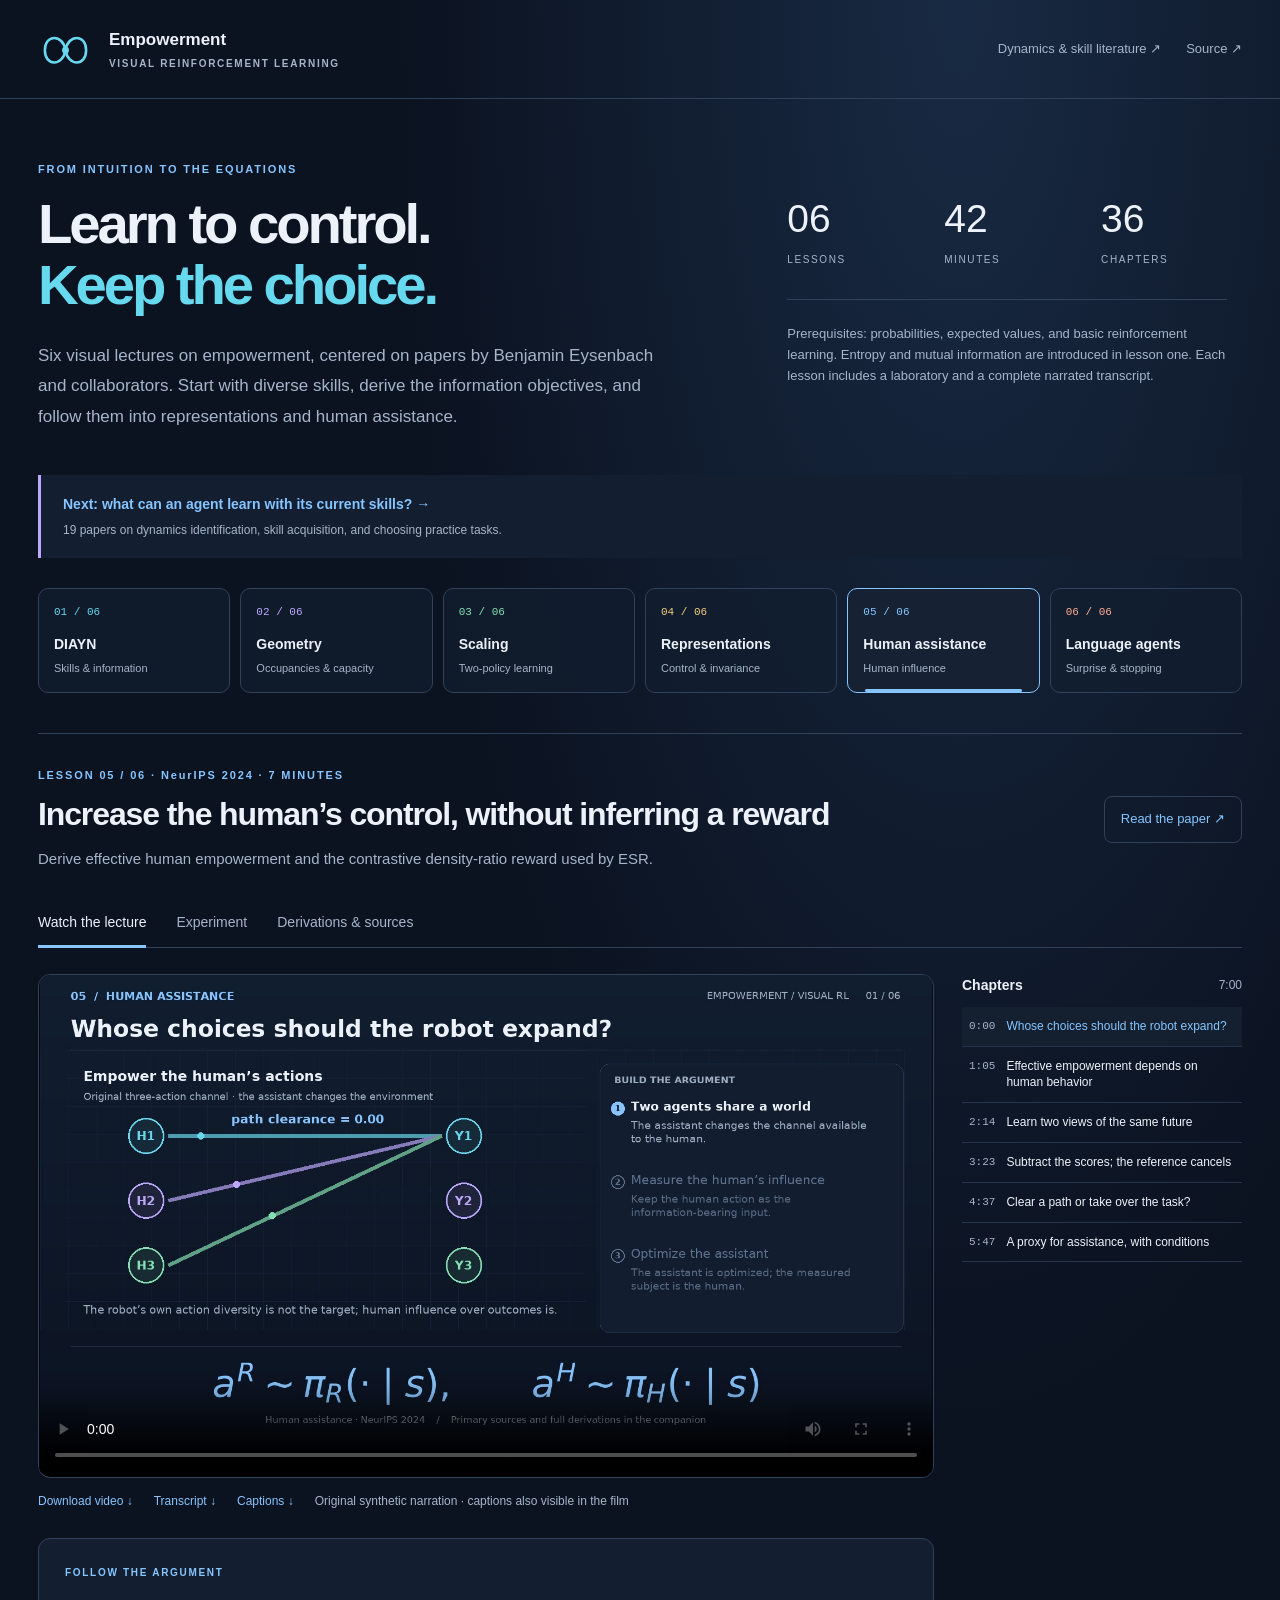
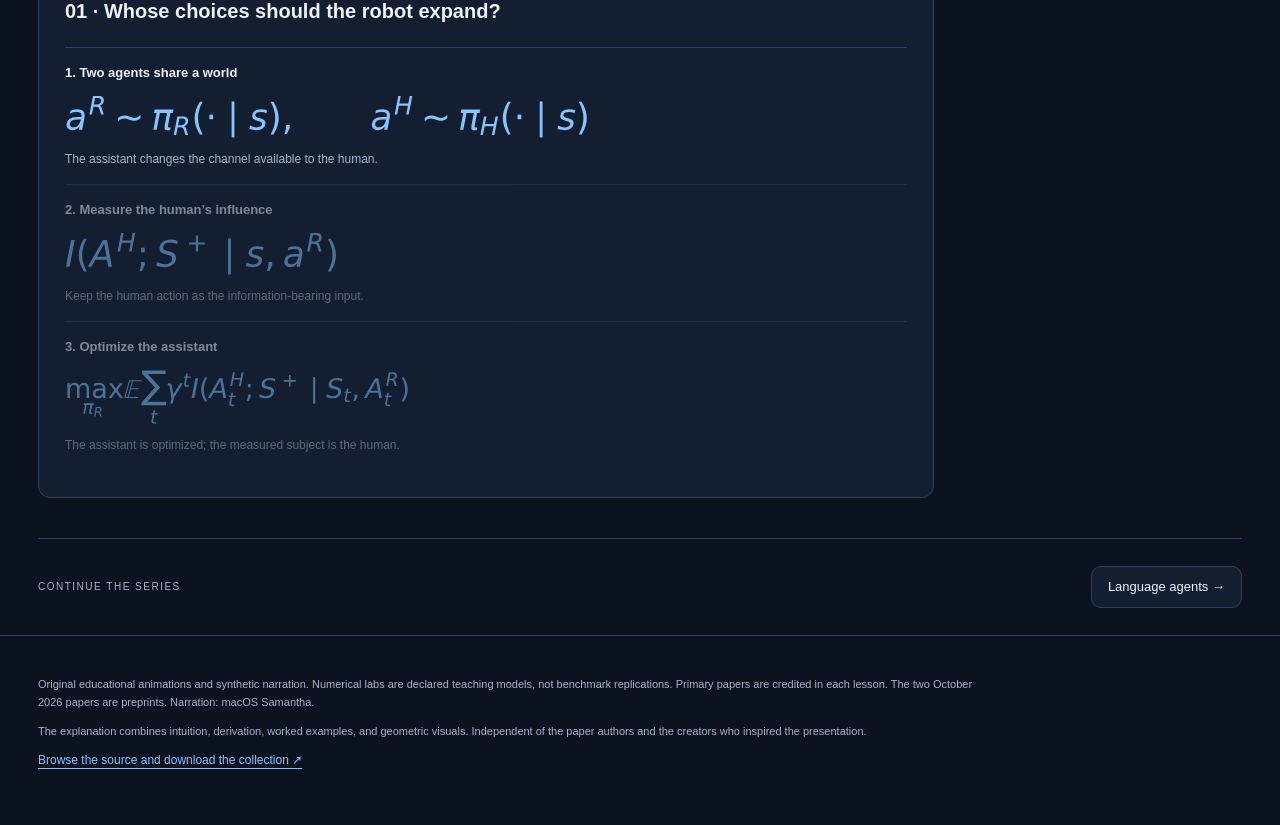
==== commit 8d32a237: "Add research map on dynamics, skill acquisition, and practice curricula" ====
--- a/assistance.html
+++ b/assistance.html
@@ -5,11 +5,14 @@
 .chart-scroll{overflow:auto;max-width:100%;border-radius:6px}.chart-hint{display:none;color:var(--muted);font-size:11px;margin:3px 0 9px}@media(max-width:760px){.chart-scroll canvas{min-width:620px}.chart-hint{display:block}}
 
 .code-panel{margin:28px 0;border:1px solid var(--line);border-radius:12px;padding:22px;min-width:0}.code-panel summary{cursor:pointer;color:var(--accent);font-weight:600}.code-panel p{color:var(--muted);font-size:13px}.code-panel pre{overflow:auto;max-height:620px;background:var(--bg);padding:20px;font-size:12px;line-height:1.65;border-radius:8px}.code-panel a,.lab-buttons a{font-size:12px}.episode-card strong{white-space:normal}
+
+.research-callout{max-width:1364px;margin:0 auto 30px;padding:18px 22px;background:var(--panel);border-left:3px solid var(--purple);font-size:14px}.research-callout a{font-weight:600;text-decoration:none}.research-callout span{display:block;margin-top:5px;font-size:12px;color:var(--muted)}@media(max-width:1440px){.research-callout{margin-left:38px;margin-right:38px}}@media(max-width:760px){.research-callout{margin-left:20px;margin-right:20px}}
 </style></head>
 <body data-initial="assistance">
 <a class="skip" href="#main">Skip to lesson</a>
-<header class="topbar"><a class="brand" href="index.html" aria-label="Empowerment home"><svg viewBox="0 0 64 38" aria-hidden="true"><path d="M8 20C8 1 29 1 32 20S56 39 56 20 35 1 32 20 8 39 8 20" fill="none" stroke="currentColor" stroke-width="3"/><circle cx="32" cy="20" r="4" fill="currentColor"/></svg><span>Empowerment<small>VISUAL REINFORCEMENT LEARNING</small></span></a><div class="toplinks"><a href="https://gatech-rl2.github.io/reset-free-rl-explainers/">Reset-free RL ↗</a><a href="https://github.com/GaTech-RL2/empowerment-rl-explainers">Source ↗</a></div></header>
+<header class="topbar"><a class="brand" href="index.html" aria-label="Empowerment home"><svg viewBox="0 0 64 38" aria-hidden="true"><path d="M8 20C8 1 29 1 32 20S56 39 56 20 35 1 32 20 8 39 8 20" fill="none" stroke="currentColor" stroke-width="3"/><circle cx="32" cy="20" r="4" fill="currentColor"/></svg><span>Empowerment<small>VISUAL REINFORCEMENT LEARNING</small></span></a><div class="toplinks"><a href="literature.html">Dynamics & skill literature ↗</a><a href="https://github.com/GaTech-RL2/empowerment-rl-explainers">Source ↗</a></div></header>
 <div class="intro"><div><p class="eyebrow">FROM INTUITION TO THE EQUATIONS</p><h1>Learn to control.<br><span>Keep the choice.</span></h1><p class="lede">Six visual lectures on empowerment, centered on papers by Benjamin Eysenbach and collaborators. Start with diverse skills, derive the information objectives, and follow them into representations and human assistance.</p></div><div class="course-stats"><strong>06<span>LESSONS</span></strong><strong>42<span>MINUTES</span></strong><strong>36<span>CHAPTERS</span></strong><p>Prerequisites: probabilities, expected values, and basic reinforcement learning. Entropy and mutual information are introduced in lesson one. Each lesson includes a laboratory and a complete narrated transcript.</p></div></div>
+<div class="research-callout"><a href="literature.html">Next: what can an agent learn with its current skills? →</a><span>19 papers on dynamics identification, skill acquisition, and choosing practice tasks.</span></div>
 <nav id="episodes" class="episode-nav" aria-label="Choose a lesson"></nav>
 <main id="main" tabindex="-1">
 <div class="lesson-heading"><div><p id="lesson-kicker" class="eyebrow"></p><h2 id="lesson-title"></h2><p id="lesson-summary"></p></div><a id="paper-link" class="paper-link" target="_blank" rel="noopener">Read the paper ↗</a></div>
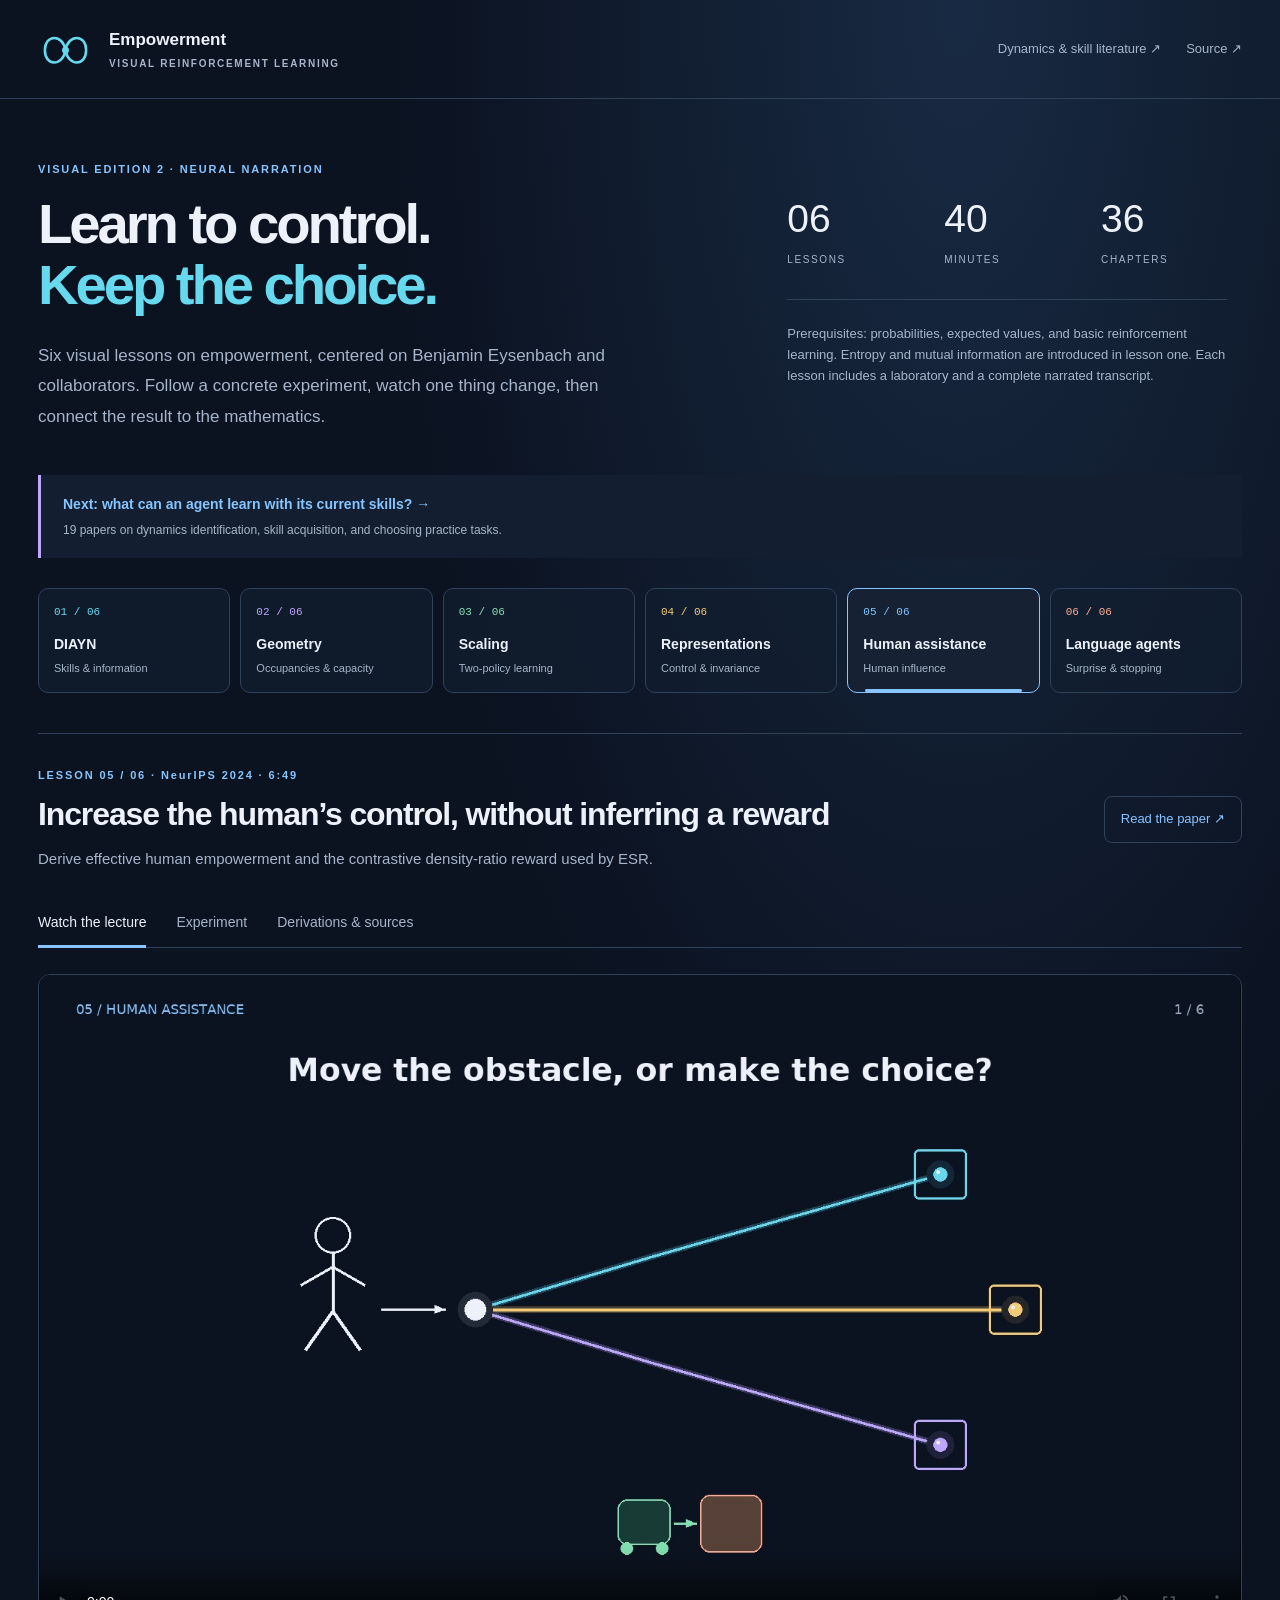
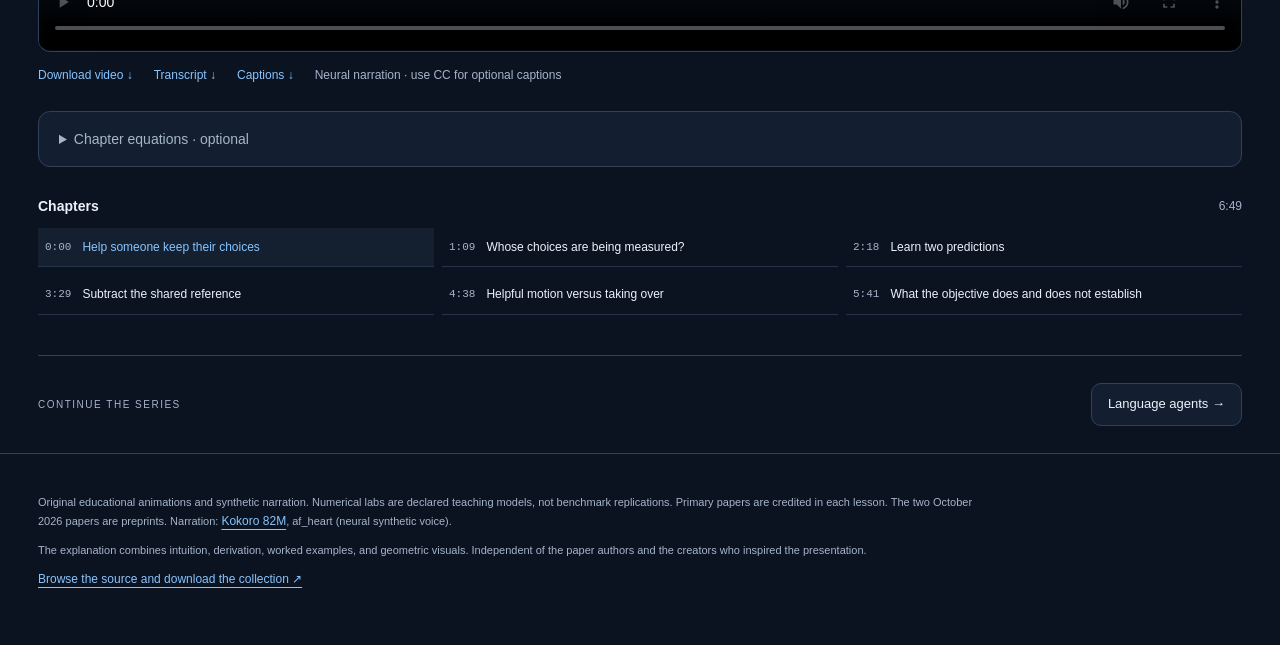
==== commit e02ff48b: "Rebuild empowerment films with neural narration and focused visual explanations" ====
--- a/assistance.html
+++ b/assistance.html
@@ -7,24 +7,28 @@
 .code-panel{margin:28px 0;border:1px solid var(--line);border-radius:12px;padding:22px;min-width:0}.code-panel summary{cursor:pointer;color:var(--accent);font-weight:600}.code-panel p{color:var(--muted);font-size:13px}.code-panel pre{overflow:auto;max-height:620px;background:var(--bg);padding:20px;font-size:12px;line-height:1.65;border-radius:8px}.code-panel a,.lab-buttons a{font-size:12px}.episode-card strong{white-space:normal}
 
 .research-callout{max-width:1364px;margin:0 auto 30px;padding:18px 22px;background:var(--panel);border-left:3px solid var(--purple);font-size:14px}.research-callout a{font-weight:600;text-decoration:none}.research-callout span{display:block;margin-top:5px;font-size:12px;color:var(--muted)}@media(max-width:1440px){.research-callout{margin-left:38px;margin-right:38px}}@media(max-width:760px){.research-callout{margin-left:20px;margin-right:20px}}
+
+/* Edition 2: let the film occupy the full lesson width. */
+.watch-grid{display:block}.watch-grid aside{margin-top:28px}.watch-grid #chapters{display:grid;grid-template-columns:repeat(3,minmax(0,1fr));gap:8px}.follow>summary{cursor:pointer;color:var(--muted);font-size:14px}.follow:not([open]){padding:16px 20px}.follow>h3{margin-top:22px}.follow[open] #current-steps{display:grid;grid-template-columns:repeat(3,minmax(0,1fr));gap:20px}.follow-step img{max-width:100%}#player video::cue{font-size:24px;background:#0b1220e8;color:#edf2fa}
+@media(max-width:760px){.watch-grid #chapters{grid-template-columns:1fr}.follow[open] #current-steps{grid-template-columns:1fr}#player video::cue{font-size:16px}}
 </style></head>
 <body data-initial="assistance">
 <a class="skip" href="#main">Skip to lesson</a>
 <header class="topbar"><a class="brand" href="index.html" aria-label="Empowerment home"><svg viewBox="0 0 64 38" aria-hidden="true"><path d="M8 20C8 1 29 1 32 20S56 39 56 20 35 1 32 20 8 39 8 20" fill="none" stroke="currentColor" stroke-width="3"/><circle cx="32" cy="20" r="4" fill="currentColor"/></svg><span>Empowerment<small>VISUAL REINFORCEMENT LEARNING</small></span></a><div class="toplinks"><a href="literature.html">Dynamics & skill literature ↗</a><a href="https://github.com/GaTech-RL2/empowerment-rl-explainers">Source ↗</a></div></header>
-<div class="intro"><div><p class="eyebrow">FROM INTUITION TO THE EQUATIONS</p><h1>Learn to control.<br><span>Keep the choice.</span></h1><p class="lede">Six visual lectures on empowerment, centered on papers by Benjamin Eysenbach and collaborators. Start with diverse skills, derive the information objectives, and follow them into representations and human assistance.</p></div><div class="course-stats"><strong>06<span>LESSONS</span></strong><strong>42<span>MINUTES</span></strong><strong>36<span>CHAPTERS</span></strong><p>Prerequisites: probabilities, expected values, and basic reinforcement learning. Entropy and mutual information are introduced in lesson one. Each lesson includes a laboratory and a complete narrated transcript.</p></div></div>
+<div class="intro"><div><p class="eyebrow">VISUAL EDITION 2 · NEURAL NARRATION</p><h1>Learn to control.<br><span>Keep the choice.</span></h1><p class="lede">Six visual lessons on empowerment, centered on Benjamin Eysenbach and collaborators. Follow a concrete experiment, watch one thing change, then connect the result to the mathematics.</p></div><div class="course-stats"><strong>06<span>LESSONS</span></strong><strong>40<span>MINUTES</span></strong><strong>36<span>CHAPTERS</span></strong><p>Prerequisites: probabilities, expected values, and basic reinforcement learning. Entropy and mutual information are introduced in lesson one. Each lesson includes a laboratory and a complete narrated transcript.</p></div></div>
 <div class="research-callout"><a href="literature.html">Next: what can an agent learn with its current skills? →</a><span>19 papers on dynamics identification, skill acquisition, and choosing practice tasks.</span></div>
 <nav id="episodes" class="episode-nav" aria-label="Choose a lesson"></nav>
 <main id="main" tabindex="-1">
 <div class="lesson-heading"><div><p id="lesson-kicker" class="eyebrow"></p><h2 id="lesson-title"></h2><p id="lesson-summary"></p></div><a id="paper-link" class="paper-link" target="_blank" rel="noopener">Read the paper ↗</a></div>
 <div class="tabs" role="tablist" aria-label="Lesson views"><button role="tab" id="tab-watch" aria-controls="panel-watch" data-tab="watch">Watch the lecture</button><button role="tab" id="tab-lab" aria-controls="panel-lab" data-tab="lab">Experiment</button><button role="tab" id="tab-notes" aria-controls="panel-notes" data-tab="notes">Derivations & sources</button></div>
-<section id="panel-watch" role="tabpanel" aria-labelledby="tab-watch"><div class="watch-grid"><div><div id="player"></div><div id="downloads" class="downloads"></div><div class="follow"><p class="eyebrow">FOLLOW THE ARGUMENT</p><h3 id="current-chapter"></h3><div id="current-steps"></div></div></div><aside><div class="chapter-header"><h3>Chapters</h3><span>7:00</span></div><div id="chapters"></div></aside></div></section>
+<section id="panel-watch" role="tabpanel" aria-labelledby="tab-watch"><div class="watch-grid"><div><div id="player"></div><div id="downloads" class="downloads"></div><details class="follow"><summary>Chapter equations · optional</summary><h3 id="current-chapter"></h3><div id="current-steps"></div></details></div><aside><div class="chapter-header"><h3>Chapters</h3><span>7:00</span></div><div id="chapters"></div></aside></div></section>
 <section id="panel-lab" role="tabpanel" aria-labelledby="tab-lab" hidden><div id="laboratory"></div></section>
 <section id="panel-notes" role="tabpanel" aria-labelledby="tab-notes" hidden><div id="notes"></div></section>
 <div class="course-footer"><span>CONTINUE THE SERIES</span><button id="next-lesson">Next lesson →</button></div>
 </main>
-<footer><p>Original educational animations and synthetic narration. Numerical labs are declared teaching models, not benchmark replications. Primary papers are credited in each lesson. The two October 2026 papers are preprints. Narration: macOS Samantha.</p><p>The explanation combines intuition, derivation, worked examples, and geometric visuals. Independent of the paper authors and the creators who inspired the presentation.</p><a href="https://github.com/GaTech-RL2/empowerment-rl-explainers">Browse the source and download the collection ↗</a></footer>
+<footer><p>Original educational animations and synthetic narration. Numerical labs are declared teaching models, not benchmark replications. Primary papers are credited in each lesson. The two October 2026 papers are preprints. Narration: <a href="https://github.com/thewh1teagle/kokoro-onnx">Kokoro 82M</a>, af_heart (neural synthetic voice).</p><p>The explanation combines intuition, derivation, worked examples, and geometric visuals. Independent of the paper authors and the creators who inspired the presentation.</p><a href="https://github.com/GaTech-RL2/empowerment-rl-explainers">Browse the source and download the collection ↗</a></footer>
 <noscript><p>This companion needs JavaScript for lesson navigation and experiments. The <a href="media/diayn.mp4">DIAYN video</a> and <a href="transcripts/diayn.txt">transcript</a> can be opened directly.</p></noscript>
-<script>window.EPISODES = [{"id": "diayn", "number": "01", "short": "DIAYN", "title": "Learning skills before choosing a task", "paper": "Diversity Is All You Need: Learning Skills without a Reward Function", "authors": "Benjamin Eysenbach, Abhishek Gupta, Julian Ibarz, Sergey Levine", "year": "ICLR 2019 · preprint 2018", "url": "https://arxiv.org/abs/1802.06070", "color": "#67d9ef", "summary": "Start with information, derive the discriminator reward, and separate diverse skills from empowered states.", "sources": [{"title": "Diversity Is All You Need: Learning Skills without a Reward Function", "url": "https://arxiv.org/abs/1802.06070"}, {"title": "The Geometry of Empowerment", "url": "https://arxiv.org/abs/2610.07796"}], "chapters": [{"title": "Control is a communication channel", "visual": "channel", "steps": [{"title": "Choose an input", "math": "Z\\sim p(z),\\quad S^+\\sim p(s^+\\mid z,s_0)", "explain": "A skill is the message; its outcome is the received signal.", "asset": "assets/math/a530570f329ba9c2.svg"}, {"title": "Subtract uncontrollable randomness", "math": "I(Z;S^+\\mid s_0)=H(S^+\\mid s_0)-H(S^+\\mid Z,s_0)", "explain": "Unpredictable outcomes are not necessarily controllable outcomes.", "asset": "assets/math/5b83855e4e2d87fd.svg"}, {"title": "Optimize the channel input", "math": "\\mathcal{E}(s_0)=\\max_{p(z)}I(Z;S^+\\mid s_0)", "explain": "This capacity is for the specified skill channel and horizon.", "asset": "assets/math/fca4be509fa31e5f.svg"}], "paragraphs": ["Imagine a robot with two buttons. One reliably moves a puck left, and the other reliably moves it right. After seeing the puck, an observer can infer which button was pressed. The robot has transmitted one bit through the physical world. That is the basic intuition behind empowerment.", "Now disconnect the buttons and let a fan randomly blow the puck left or right. The outcome still has one bit of entropy. Yet it tells us nothing about the chosen button. Subtracting the uncertainty that remains after the input is known removes this uncontrollable randomness. What remains is mutual information.", "A learned skill can replace a single button: choose a latent variable, run a policy, and observe a future state. Maximizing information over the input distribution gives the capacity of that particular channel. The available skills, the observation, and the time horizon all matter. We will use this communication picture to understand DIAYN."], "narration": "Imagine a robot with two buttons. One reliably moves a puck left, and the other reliably moves it right. After seeing the puck, an observer can infer which button was pressed. The robot has transmitted one bit through the physical world. That is the basic intuition behind empowerment.\n\nNow disconnect the buttons and let a fan randomly blow the puck left or right. The outcome still has one bit of entropy. Yet it tells us nothing about the chosen button. Subtracting the uncertainty that remains after the input is known removes this uncontrollable randomness. What remains is mutual information.\n\nA learned skill can replace a single button: choose a latent variable, run a policy, and observe a future state. Maximizing information over the input distribution gives the capacity of that particular channel. The available skills, the observation, and the time horizon all matter. We will use this communication picture to understand DIAYN.", "source": "Original two-button channel example; empowerment definitions in Geometry §3. DIAYN is a related state-marginal skill objective, not this exact fixed-horizon channel.", "start": 0.0, "end": 63.982388792507614, "duration": 63.982388792507614, "beat_starts": [0.47562150767063516, 19.574252692092035, 39.63616606126763]}, {"title": "Make a skill recognizable from its states", "visual": "skills", "steps": [{"title": "Sample a persistent identity", "math": "z\\sim p(z),\\qquad a_t\\sim\\pi_\\theta(a_t\\mid s_t,z)", "explain": "Keep the chosen skill fixed during its rollout.", "asset": "assets/math/6ddf4737c98565ed.svg"}, {"title": "Separate state distributions", "math": "I(Z;S)=H(Z)-H(Z\\mid S)", "explain": "The discriminator sees states, not the action sequence.", "asset": "assets/math/6f4dca56615c0588.svg"}, {"title": "Keep behavior flexible", "math": "\\mathcal{J}=I(Z;S)+\\alpha H(A\\mid S,Z)", "explain": "Distinct state occupancies plus conditional action entropy.", "asset": "assets/math/b8921acac5b593f1.svg"}], "paragraphs": ["In DIAYN, we first draw a skill label from a fixed prior. The same policy network receives both the current state and this label. Hold the label fixed while collecting a trajectory. Different labels should produce state distributions that an observer can distinguish, without being told a downstream task reward.", "Our diagram has three colored skills exploring different parts of a room. If every color visits exactly the same distribution, the state reveals no information about the label. If the distributions become distinct, the label becomes easier to decode. This is a statement about distributions, not just three hand-picked trajectory endpoints.", "DIAYN also rewards entropy in the action distribution conditioned on the state and skill. That encourages flexible behavior within each distinguishable skill. The canonical information objective combines state-skill mutual information with this action entropy term. High action entropy alone would just produce randomness; the state discriminator supplies the pressure toward identifiable effects."], "narration": "In DIAYN, we first draw a skill label from a fixed prior. The same policy network receives both the current state and this label. Hold the label fixed while collecting a trajectory. Different labels should produce state distributions that an observer can distinguish, without being told a downstream task reward.\n\nOur diagram has three colored skills exploring different parts of a room. If every color visits exactly the same distribution, the state reveals no information about the label. If the distributions become distinct, the label becomes easier to decode. This is a statement about distributions, not just three hand-picked trajectory endpoints.\n\nDIAYN also rewards entropy in the action distribution conditioned on the state and skill. That encourages flexible behavior within each distinguishable skill. The canonical information objective combines state-skill mutual information with this action entropy term. High action entropy alone would just produce randomness; the state discriminator supplies the pressure toward identifiable effects.", "source": "DIAYN §§3–4: skill-conditioned policy, state discriminator, and conditional action entropy. The room is an original schematic.", "start": 63.982388792507614, "end": 134.95220251567437, "duration": 70.96981372316675, "beat_starts": [64.45801030017824, 85.12975962122027, 108.31373183699719]}, {"title": "Turn mutual information into a reward", "visual": "bound", "steps": [{"title": "Start from the posterior", "math": "I(Z;S)=\\mathbb{E}[\\log p(z\\mid s)-\\log p(z)]", "explain": "The true posterior is generally unavailable.", "asset": "assets/math/551e628cecb2a669.svg"}, {"title": "Insert a learned decoder", "math": "I(Z;S)=\\mathbb{E}\\log\\frac{q_\\phi(z\\mid s)}{p(z)}+\\mathbb{E}_s D_{KL}(p\\Vert q)", "explain": "The omitted KL term is nonnegative.", "asset": "assets/math/7087eb26e0f07b71.svg"}, {"title": "Use a variational lower bound", "math": "r_z(s)=\\log q_\\phi(z\\mid s)-\\log p(z)", "explain": "Reward states that provide evidence for the sampled skill.", "asset": "assets/math/1ea3de43b6bc9e38.svg"}], "paragraphs": ["Here is the mathematical bridge from information theory to reinforcement learning. Write mutual information as the expected log posterior probability of the skill, minus its log prior probability. The prior is chosen by us. The posterior would require knowing the complete distributions generated by the policies.", "Replace that posterior with a trainable classifier. Add and subtract its log probability inside the expectation. The leftover term is an expected Kullback Leibler divergence from the true posterior to the classifier. Because this divergence cannot be negative, the classifier expression is a lower bound on the information we wanted.", "This gives a concrete intrinsic reward: log classifier probability minus log prior. A state earns reward when it is stronger evidence for the sampled skill than the prior alone. The bound becomes tight with a correct classifier. Otherwise, improving the classifier and improving the policy address different sources of error in the same objective."], "narration": "Here is the mathematical bridge from information theory to reinforcement learning. Write mutual information as the expected log posterior probability of the skill, minus its log prior probability. The prior is chosen by us. The posterior would require knowing the complete distributions generated by the policies.\n\nReplace that posterior with a trainable classifier. Add and subtract its log probability inside the expectation. The leftover term is an expected Kullback Leibler divergence from the true posterior to the classifier. Because this divergence cannot be negative, the classifier expression is a lower bound on the information we wanted.\n\nThis gives a concrete intrinsic reward: log classifier probability minus log prior. A state earns reward when it is stronger evidence for the sampled skill than the prior alone. The bound becomes tight with a correct classifier. Otherwise, improving the classifier and improving the policy address different sources of error in the same objective.", "source": "DIAYN variational discriminator reward; the KL decomposition is a standard information-theory identity, derived here with original notation.", "start": 134.95220251567437, "end": 202.6496907221601, "duration": 67.69748820648573, "beat_starts": [135.427824023345, 156.4764043014019, 178.99391187955533]}, {"title": "A numerical reward you can check", "visual": "reward", "steps": [{"title": "Four equally likely skills", "math": "p(z)=1/4,\\qquad H(Z)=\\log 4", "explain": "All logarithms in these lessons use natural units: nats.", "asset": "assets/math/71b11884db0605ab.svg"}, {"title": "A confident correct prediction", "math": "q(z\\mid s)=0.8\\;\\Rightarrow\\;r=\\log(3.2)\\approx1.163", "explain": "The state provides positive evidence for its skill.", "asset": "assets/math/edf95c0b1bc9f3b0.svg"}, {"title": "Compare against chance", "math": "q(z\\mid s)=0.25\\;\\Rightarrow\\;r=0", "explain": "A wrong confident prediction can produce negative reward.", "asset": "assets/math/90c9b1a60d5c764a.svg"}], "paragraphs": ["Let us compute the reward instead of treating the formula as decoration. Suppose there are four equally probable skills. Before observing a state, the probability of the chosen skill is one quarter. If the discriminator assigns probability point eight to the correct label afterward, the reward is log three point two, about one point one six nats.", "If the classifier stays at chance, the ratio is one and the reward is zero. If it gives the true skill probability point zero five, the ratio becomes point two and the reward is negative. The policy is rewarded for evidence about its actual label, not simply for producing any confident classifier prediction.", "The lab generalizes this example into a noisy categorical channel. Change how much the skill distributions overlap and compare actual mutual information with the variational bound. A miscalibrated decoder can lower the bound even when the underlying skills remain distinct. This is a controlled calculation, not a replication of a locomotion benchmark."], "narration": "Let us compute the reward instead of treating the formula as decoration. Suppose there are four equally probable skills. Before observing a state, the probability of the chosen skill is one quarter. If the discriminator assigns probability point eight to the correct label afterward, the reward is log three point two, about one point one six nats.\n\nIf the classifier stays at chance, the ratio is one and the reward is zero. If it gives the true skill probability point zero five, the ratio becomes point two and the reward is negative. The policy is rewarded for evidence about its actual label, not simply for producing any confident classifier prediction.\n\nThe lab generalizes this example into a noisy categorical channel. Change how much the skill distributions overlap and compare actual mutual information with the variational bound. A miscalibrated decoder can lower the bound even when the underlying skills remain distinct. This is a controlled calculation, not a replication of a locomotion benchmark.", "source": "Original four-skill arithmetic and exact finite-channel teaching model; reward form from DIAYN.", "start": 202.6496907221601, "end": 272.5235436774953, "duration": 69.87385295533521, "beat_starts": [203.12531222983074, 226.6752157430717, 247.82828412109498]}, {"title": "Two optimizers, one feedback loop", "visual": "training", "steps": [{"title": "Collect labeled experience", "math": "\\mathcal{D}\\leftarrow\\mathcal{D}\\cup\\{(s,a,s^\\prime,z)\\}", "explain": "The skill label is self-generated supervision.", "asset": "assets/math/02c81b57687f2fcd.svg"}, {"title": "Train the discriminator", "math": "\\max_\\phi\\;\\mathbb{E}_{\\mathcal{D}}\\log q_\\phi(z\\mid s)", "explain": "Classification changes the intrinsic reward landscape.", "asset": "assets/math/e24e85f6ae929ee1.svg"}, {"title": "Improve the skill policy", "math": "\\max_\\theta\\;\\mathbb{E}\\sum_t\\gamma^t[r_z(s_t)+\\alpha H(\\pi_\\theta)]", "explain": "An entropy-regularized RL optimizer improves behavior.", "asset": "assets/math/18d4bec6e2d64a83.svg"}], "paragraphs": ["The learning loop now has two coupled parts. Sample a label, execute the label-conditioned policy, and store states with their labels. Those labels are free supervision: they came from the experimenter, rather than an external reward function. A discriminator learns to predict them from the observed states.", "Next, use the discriminator reward inside an entropy-regularized reinforcement learning update. Better policies can produce more separable states, which give the discriminator a clearer classification problem. A more accurate discriminator gives the policy a more faithful signal. Neither update makes the other automatically correct, especially with limited data or function approximation.", "A practical implementation must keep the skill identity attached to each replay transition. It must also separate the task reward used for later evaluation from the intrinsic reward used during pretraining. Otherwise an apparently unsupervised result can quietly depend on downstream supervision. Our included code computes the information objective exactly, rather than pretending to reproduce the entire training system."], "narration": "The learning loop now has two coupled parts. Sample a label, execute the label-conditioned policy, and store states with their labels. Those labels are free supervision: they came from the experimenter, rather than an external reward function. A discriminator learns to predict them from the observed states.\n\nNext, use the discriminator reward inside an entropy-regularized reinforcement learning update. Better policies can produce more separable states, which give the discriminator a clearer classification problem. A more accurate discriminator gives the policy a more faithful signal. Neither update makes the other automatically correct, especially with limited data or function approximation.\n\nA practical implementation must keep the skill identity attached to each replay transition. It must also separate the task reward used for later evaluation from the intrinsic reward used during pretraining. Otherwise an apparently unsupervised result can quietly depend on downstream supervision. Our included code computes the information objective exactly, rather than pretending to reproduce the entire training system.", "source": "DIAYN training structure and entropy-regularized learning; replay explanation and finite-channel code are educational illustrations.", "start": 272.5235436774953, "end": 349.90319946294386, "duration": 77.37965578544853, "beat_starts": [272.99916518516596, 293.7233319598658, 320.66288096167995]}, {"title": "Diverse skills are only the beginning", "visual": "options", "steps": [{"title": "State what was learned", "math": "\\pi(a\\mid s,z)\\quad\\mathrm{and}\\quad q(z\\mid s)", "explain": "A behavioral repertoire and a decoder.", "asset": "assets/math/b4123021ce6b3592.svg"}, {"title": "Separate skill use from preparation", "math": "I_\\pi(Z;S^+\\mid s_0)\\leq\\mathcal{E}(s_0)", "explain": "A particular skill set supplies evidence about capacity.", "asset": "assets/math/9f7d951a20cc3adc.svg"}, {"title": "Ask where skills remain available", "math": "\\max_\\mu\\;\\mathbb{E}_\\mu\\sum_t\\gamma^t\\mathcal{E}(S_t)", "explain": "The next lessons add an outer state-seeking objective.", "asset": "assets/math/54728f8f7ea2e6b0.svg"}], "paragraphs": ["The useful product is a repertoire: a skill-conditioned policy together with a decoder. A later task can select skills, compose them, or fine-tune their parameters. But distinguishable behavior is not a promise that every useful task is covered. The features supplied to the discriminator influence which differences are worth learning.", "There is another subtle distinction. Executing a skill may consume an opportunity. A robot can demonstrate that it knows several ways to leave a platform, while ending up somewhere with few remaining choices. Measuring information transmitted by a chosen skill set and seeking states with many available skills are different optimization problems.", "Keep three questions separate as the series continues. What behaviors are distinguishable? From which starting states can they actually be executed? And who benefits from those choices? DIAYN provides our starting language for the first question. The geometry and scaling papers address the second; the assistance papers change the agent whose control we care about."], "narration": "The useful product is a repertoire: a skill-conditioned policy together with a decoder. A later task can select skills, compose them, or fine-tune their parameters. But distinguishable behavior is not a promise that every useful task is covered. The features supplied to the discriminator influence which differences are worth learning.\n\nThere is another subtle distinction. Executing a skill may consume an opportunity. A robot can demonstrate that it knows several ways to leave a platform, while ending up somewhere with few remaining choices. Measuring information transmitted by a chosen skill set and seeking states with many available skills are different optimization problems.\n\nKeep three questions separate as the series continues. What behaviors are distinguishable? From which starting states can they actually be executed? And who benefits from those choices? DIAYN provides our starting language for the first question. The geometry and scaling papers address the second; the assistance papers change the agent whose control we care about.", "source": "DIAYN transfer motivation; effective-versus-potential distinction from Geometry §3. The platform example is original.", "start": 349.90319946294386, "end": 420.00000000000006, "duration": 70.0968005370562, "beat_starts": [350.37882097061447, 372.61214469793475, 395.35557249223183]}], "target_duration": 420, "duration": 420, "subtitles": [{"start": 0.47562150767063516, "end": 2.8732988893081757, "text": "Imagine a robot with two buttons."}, {"start": 2.9922042662258344, "end": 7.771209540174738, "text": "One reliably moves a puck left, and the other reliably moves it right."}, {"start": 7.890114917092396, "end": 12.497004657952987, "text": "After seeing the puck, an observer can infer which button was pressed."}, {"start": 12.615910034870645, "end": 16.21953565798849, "text": "The robot has transmitted one bit through the physical world."}, {"start": 16.33844103490615, "end": 19.27698924979789, "text": "That is the basic intuition behind empowerment."}, {"start": 19.574252692092035, "end": 24.37243145806891, "text": "Now disconnect the buttons and let a fan randomly blow the puck left or right."}, {"start": 24.49133683498657, "end": 26.988300206350356, "text": "The outcome still has one bit of entropy."}, {"start": 27.107205583268016, "end": 30.066364063492152, "text": "Yet it tells us nothing about the chosen button."}, {"start": 30.18526944040981, "end": 36.78744094985577, "text": "Subtracting the uncertainty that remains after the input is known removes this uncontrollable randomness."}, {"start": 36.90634632677343, "end": 39.338902618973485, "text": "What remains is mutual information."}, {"start": 39.63616606126763, "end": 47.48719083569834, "text": "A learned skill can replace a single button: choose a latent variable, run a policy, and observe a future state."}, {"start": 47.60609621261601, "end": 53.989035933370026, "text": "Maximizing information over the input distribution gives the capacity of that particular channel."}, {"start": 54.107941310287686, "end": 59.048212001681165, "text": "The available skills, the observation, and the time horizon all matter."}, {"start": 59.167117378598824, "end": 63.09059846562517, "text": "We will use this communication picture to understand DIAYN."}, {"start": 64.45801030017824, "end": 68.60924472790896, "text": "In DIAYN, we first draw a skill label from a fixed prior."}, {"start": 68.72815010482663, "end": 73.10485885353745, "text": "The same policy network receives both the current state and this label."}, {"start": 73.2237642304551, "end": 76.40819885603115, "text": "Hold the label fixed while collecting a trajectory."}, {"start": 76.5271042329488, "end": 84.83249617892614, "text": "Different labels should produce state distributions that an observer can distinguish, without being told a downstream task reward."}, {"start": 85.12975962122027, "end": 89.59837231750704, "text": "Our diagram has three colored skills exploring different parts of a room."}, {"start": 89.7172776944247, "end": 96.57474895689428, "text": "If every color visits exactly the same distribution, the state reveals no information about the label."}, {"start": 96.69365433381193, "end": 101.85315681389734, "text": "If the distributions become distinct, the label becomes easier to decode."}, {"start": 101.972062190815, "end": 108.01646839470304, "text": "This is a statement about distributions, not just three hand-picked trajectory endpoints."}, {"start": 108.31373183699719, "end": 113.7477075621342, "text": "DIAYN also rewards entropy in the action distribution conditioned on the state and skill."}, {"start": 113.86661293905185, "end": 118.19942578611723, "text": "That encourages flexible behavior within each distinguishable skill."}, {"start": 118.31833116303488, "end": 125.11089990727024, "text": "The canonical information objective combines state-skill mutual information with this action entropy term."}, {"start": 125.22980528418789, "end": 134.06041218879193, "text": "High action entropy alone would just produce randomness; the state discriminator supplies the pressure toward identifiable effects."}, {"start": 135.427824023345, "end": 140.28233421163662, "text": "Here is the mathematical bridge from information theory to reinforcement learning."}, {"start": 140.40123958855426, "end": 148.27847308981393, "text": "Write mutual information as the expected log posterior probability of the skill, minus its log prior probability."}, {"start": 148.39737846673157, "end": 150.2477938511056, "text": "The prior is chosen by us."}, {"start": 150.36669922802324, "end": 156.17914085910775, "text": "The posterior would require knowing the complete distributions generated by the policies."}, {"start": 156.4764043014019, "end": 160.14339658163544, "text": "Replace that posterior with a trainable classifier."}, {"start": 160.2623019585531, "end": 164.46882738655054, "text": "Add and subtract its log probability inside the expectation."}, {"start": 164.58773276346818, "end": 171.28369088895795, "text": "The leftover term is an expected Kullback Leibler divergence from the true posterior to the classifier."}, {"start": 171.40259626587562, "end": 178.6966484372612, "text": "Because this divergence cannot be negative, the classifier expression is a lower bound on the information we wanted."}, {"start": 178.99391187955533, "end": 185.2315888648416, "text": "This gives a concrete intrinsic reward: log classifier probability minus log prior."}, {"start": 185.35049424175926, "end": 190.6890979458269, "text": "A state earns reward when it is stronger evidence for the sampled skill than the prior alone."}, {"start": 190.80800332274453, "end": 194.06650608935888, "text": "The bound becomes tight with a correct classifier."}, {"start": 194.18541146627655, "end": 201.75790039527766, "text": "Otherwise, improving the classifier and improving the policy address different sources of error in the same objective."}, {"start": 203.12531222983074, "end": 207.57569276832348, "text": "Let us compute the reward instead of treating the formula as decoration."}, {"start": 207.69459814524112, "end": 210.79029963329236, "text": "Suppose there are four equally probable skills."}, {"start": 210.90920501021003, "end": 215.80121993613773, "text": "Before observing a state, the probability of the chosen skill is one quarter."}, {"start": 215.9201253130554, "end": 224.94499387719864, "text": "If the discriminator assigns probability point eight to the correct label afterward, the reward is log three point two, about one point"}, {"start": 225.06389925411628, "end": 226.37795230077754, "text": "one six nats."}, {"start": 226.6752157430717, "end": 231.9037328856764, "text": "If the classifier stays at chance, the ratio is one and the reward is zero."}, {"start": 232.02263826259406, "end": 239.05960710030226, "text": "If it gives the true skill probability point zero five, the ratio becomes point two and the reward is negative."}, {"start": 239.1785124772199, "end": 247.53102067880084, "text": "The policy is rewarded for evidence about its actual label, not simply for producing any confident classifier prediction."}, {"start": 247.82828412109498, "end": 252.37066769497775, "text": "The lab generalizes this example into a noisy categorical channel."}, {"start": 252.4895730718954, "end": 259.845307407557, "text": "Change how much the skill distributions overlap and compare actual mutual information with the variational bound."}, {"start": 259.9642127844747, "end": 265.89640203889667, "text": "A miscalibrated decoder can lower the bound even when the underlying skills remain distinct."}, {"start": 266.01530741581433, "end": 271.6317533506129, "text": "This is a controlled calculation, not a replication of a locomotion benchmark."}, {"start": 272.99916518516596, "end": 275.7606930201715, "text": "The learning loop now has two coupled parts."}, {"start": 275.8795983970892, "end": 282.09522834373865, "text": "Sample a label, execute the label-conditioned policy, and store states with their labels."}, {"start": 282.2141337206563, "end": 289.39051911280046, "text": "Those labels are free supervision: they came from the experimenter, rather than an external reward function."}, {"start": 289.50942448971807, "end": 293.42606851757165, "text": "A discriminator learns to predict them from the observed states."}, {"start": 293.7233319598658, "end": 300.53750184757456, "text": "Next, use the discriminator reward inside an entropy-regularized reinforcement learning update."}, {"start": 300.65640722449217, "end": 308.4474343274865, "text": "Better policies can produce more separable states, which give the discriminator a clearer classification problem."}, {"start": 308.56633970440424, "end": 313.1870521953315, "text": "A more accurate discriminator gives the policy a more faithful signal."}, {"start": 313.30595757224916, "end": 320.3656175193858, "text": "Neither update makes the other automatically correct, especially with limited data or function approximation."}, {"start": 320.66288096167995, "end": 326.7469222912072, "text": "A practical implementation must keep the skill identity attached to each replay transition."}, {"start": 326.8658276681249, "end": 334.2476716428014, "text": "It must also separate the task reward used for later evaluation from the intrinsic reward used during pretraining."}, {"start": 334.36657701971905, "end": 340.5447517726395, "text": "Otherwise an apparently unsupervised result can quietly depend on downstream supervision."}, {"start": 340.66365714955714, "end": 349.0114091360614, "text": "Our included code computes the information objective exactly, rather than pretending to reproduce the entire training system."}, {"start": 350.37882097061447, "end": 356.149843895406, "text": "The useful product is a repertoire: a skill-conditioned policy together with a decoder."}, {"start": 356.26874927232365, "end": 361.7453327575228, "text": "A later task can select skills, compose them, or fine-tune their parameters."}, {"start": 361.86423813444054, "end": 366.96334659183316, "text": "But distinguishable behavior is not a promise that every useful task is covered."}, {"start": 367.0822519687508, "end": 372.3148812556406, "text": "The features supplied to the discriminator influence which differences are worth learning."}, {"start": 372.61214469793475, "end": 374.6258567999423, "text": "There is another subtle distinction."}, {"start": 374.74476217686, "end": 377.92974178541357, "text": "Executing a skill may consume an opportunity."}, {"start": 378.0486471623313, "end": 385.89977102457607, "text": "A robot can demonstrate that it knows several ways to leave a platform, while ending up somewhere with few remaining choices."}, {"start": 386.01867640149374, "end": 394.1272304047653, "text": "Measuring information transmitted by a chosen skill set and seeking states with many available skills are different optimization"}, {"start": 394.246135781683, "end": 395.0583090499377, "text": "problems."}, {"start": 395.35557249223183, "end": 398.9011326562882, "text": "Keep three questions separate as the series continues."}, {"start": 399.0200380332059, "end": 401.245500793941, "text": "What behaviors are distinguishable?"}, {"start": 401.3644061708587, "end": 404.9140289352931, "text": "From which starting states can they actually be executed?"}, {"start": 405.0329343122108, "end": 407.26508550039756, "text": "And who benefits from those choices?"}, {"start": 407.3839908773152, "end": 411.0371108635751, "text": "DIAYN provides our starting language for the first question."}, {"start": 411.15601624049276, "end": 419.1082096731176, "text": "The geometry and scaling papers address the second; the assistance papers change the agent whose control we care about."}], "voice": "macOS Samantha · synthetic narration"}, {"id": "geometry", "number": "02", "short": "Geometry", "title": "Where are the states with the most options?", "paper": "The Geometry of Empowerment", "authors": "Catherine Ji, Vivek Myers, Sergey Levine, Benjamin Eysenbach", "year": "October 2026 preprint", "url": "https://arxiv.org/abs/2610.07796", "color": "#bea8ff", "summary": "See occupancy distributions as points, mutual information as a KL radius, and why empowerment does not guarantee every reward.", "sources": [{"title": "The Geometry of Empowerment", "url": "https://arxiv.org/abs/2610.07796"}, {"title": "Diversity Is All You Need: Learning Skills without a Reward Function", "url": "https://arxiv.org/abs/1802.06070"}], "chapters": [{"title": "Spend a choice or preserve choices", "visual": "options", "steps": [{"title": "Actualized control", "math": "\\mathcal{E}_{\\mathrm{eff}}(\\pi,s)=I_\\pi(Z;S^+\\mid s)", "explain": "A fixed skill family realizes a particular amount of information.", "asset": "assets/math/adda9cc2f5085350.svg"}, {"title": "Available control", "math": "\\mathcal{E}_{\\mathrm{pot}}(s)=\\sup_{\\pi,p(z)}I_\\pi(Z;S^+\\mid s)", "explain": "Capacity optimizes the available skill channel.", "asset": "assets/math/93462fac7e7020ce.svg"}, {"title": "Navigate toward capacity", "math": "\\mu^*=\\arg\\max_\\mu\\mathbb{E}_\\mu\\sum_t\\gamma^t\\mathcal{E}_{\\mathrm{pot}}(S_t)", "explain": "The outer policy seeks states from which choices are possible.", "asset": "assets/math/a89eec54dabdc9ab.svg"}], "paragraphs": ["Consider a junction with three one-way exits. Choosing different skills can reliably take you down different exits, so the junction supports several distinguishable futures. But after taking an exit, you may lose access to the others. Exercising a choice and preserving the opportunity to choose are different behaviors.", "Effective empowerment describes the information realized by a specified set of skills and its sampling distribution. Potential empowerment optimizes that information over the available behaviors. A further policy can seek states with high potential empowerment. Notice the two levels: one optimization measures a state's options, while another moves through the world to obtain them.", "The Geometry of Empowerment studies this distinction through reachable future-state distributions. The paper's policies are closed-loop skills and its future state is sampled at a discounted random time. Our junction example initially uses a finite endpoint channel to make the information calculation transparent. We will state when we switch between these two settings."], "narration": "Consider a junction with three one-way exits. Choosing different skills can reliably take you down different exits, so the junction supports several distinguishable futures. But after taking an exit, you may lose access to the others. Exercising a choice and preserving the opportunity to choose are different behaviors.\n\nEffective empowerment describes the information realized by a specified set of skills and its sampling distribution. Potential empowerment optimizes that information over the available behaviors. A further policy can seek states with high potential empowerment. Notice the two levels: one optimization measures a state's options, while another moves through the world to obtain them.\n\nThe Geometry of Empowerment studies this distinction through reachable future-state distributions. The paper's policies are closed-loop skills and its future state is sampled at a discounted random time. Our junction example initially uses a finite endpoint channel to make the information calculation transparent. We will state when we switch between these two settings.", "source": "Geometry §3 definitions. The one-way junction is an original finite-channel illustration.", "start": 0.0, "end": 69.64612228018831, "duration": 69.64612228018831, "beat_starts": [0.4580735462527038, 20.870260211222796, 45.655283751113366]}, {"title": "Replace trajectories with distributions", "visual": "simplex", "steps": [{"title": "A normalized discounted future", "math": "d_z(s^+\\mid s_0)=(1-\\gamma)\\sum_{t=0}^{\\infty}\\gamma^t p(s_{t+1}=s^+\\mid s_0,z)", "explain": "Sample a future time geometrically, beginning at the next step.", "asset": "assets/math/9bff07834a267ae2.svg"}, {"title": "Every distribution is a point", "math": "d_z\\in\\Delta^{n-1},\\qquad\\sum_{i=1}^n d_z(i)=1", "explain": "Three outcomes form a triangle, not ordinary physical space.", "asset": "assets/math/21fe982e42307fc1.svg"}, {"title": "Mix the skills", "math": "\\bar d=\\sum_z p(z)d_z", "explain": "A random skill selection produces a mixture occupancy.", "asset": "assets/math/41d88871728bfe6b.svg"}], "paragraphs": ["A trajectory is long and detailed. For this analysis, compress it into a probability distribution over future states. Discounted occupancy assigns weight one minus gamma to the next state, then multiplies subsequent weights by gamma. The weights sum to one, so the result is a genuine distribution rather than an unnormalized visit count.", "With three possible outcomes, draw each distribution as a point inside a triangle. A corner means certainty about one outcome. An interior point means a mixture. This triangle is a probability simplex. Distances inside it will describe differences in outcome probabilities, not the physical distances that a robot travels.", "Each skill gives one point. Randomly choose among the skills and their distributions average into another point. Varying the mixture weights traces their convex hull. This is why geometric language becomes useful: an apparently complicated policy problem can sometimes be examined through a set of reachable distributions and the center induced by a skill mixture."], "narration": "A trajectory is long and detailed. For this analysis, compress it into a probability distribution over future states. Discounted occupancy assigns weight one minus gamma to the next state, then multiplies subsequent weights by gamma. The weights sum to one, so the result is a genuine distribution rather than an unnormalized visit count.\n\nWith three possible outcomes, draw each distribution as a point inside a triangle. A corner means certainty about one outcome. An interior point means a mixture. This triangle is a probability simplex. Distances inside it will describe differences in outcome probabilities, not the physical distances that a robot travels.\n\nEach skill gives one point. Randomly choose among the skills and their distributions average into another point. Varying the mixture weights traces their convex hull. This is why geometric language becomes useful: an apparently complicated policy problem can sometimes be examined through a set of reachable distributions and the center induced by a skill mixture.", "source": "Geometry §3 discounted occupancy and §4 information geometry. Triangle construction is an original three-outcome example.", "start": 69.64612228018831, "end": 138.19143656953804, "duration": 68.54531428934972, "beat_starts": [70.10419582644101, 92.75664842855322, 114.4814066675149]}, {"title": "Mutual information is an average KL radius", "visual": "radius", "steps": [{"title": "Measure a skill against the mixture", "math": "D_{KL}(d_z\\Vert\\bar d)=\\sum_i d_z(i)\\log\\frac{d_z(i)}{\\bar d(i)}", "explain": "KL compares probabilities; it is asymmetric and not Euclidean distance.", "asset": "assets/math/7befd731cee96f3b.svg"}, {"title": "Average over skill choices", "math": "I(Z;S^+)=\\sum_z p(z)D_{KL}(d_z\\Vert\\bar d)", "explain": "For a fixed prior, this is an average—not the maximum radius.", "asset": "assets/math/956a4846f3ba6f41.svg"}, {"title": "Optimize a finite channel", "math": "C=\\min_q\\max_z D_{KL}(d_z\\Vert q)", "explain": "The information-radius dual holds for a finite fixed channel.", "asset": "assets/math/8a480ca84cb68360.svg"}], "paragraphs": ["Why does this picture involve information rather than an arbitrary geometric distance? For each skill, compare its outcome distribution with the mixture over skills. The Kullback Leibler divergence measures how much that skill-specific distribution differs from the mixture. Average these divergences using the skill prior, and the expression is exactly mutual information.", "That average is important. For an arbitrary prior, mutual information is not equal to the largest divergence. If we optimize the prior for a fixed finite channel, a dual description becomes available: find a reference distribution that minimizes the largest divergence from the channel's rows. This is an information radius.", "At a capacity-achieving solution, active input symbols touch the relevant outer boundary; unused symbols cannot improve the optimum. Our lab solves the finite-channel optimization numerically and checks its upper and lower bounds. The picture supplies intuition for the paper's broader occupancy geometry, while avoiding the mistaken claim that every triangle's Euclidean area equals empowerment."], "narration": "Why does this picture involve information rather than an arbitrary geometric distance? For each skill, compare its outcome distribution with the mixture over skills. The Kullback Leibler divergence measures how much that skill-specific distribution differs from the mixture. Average these divergences using the skill prior, and the expression is exactly mutual information.\n\nThat average is important. For an arbitrary prior, mutual information is not equal to the largest divergence. If we optimize the prior for a fixed finite channel, a dual description becomes available: find a reference distribution that minimizes the largest divergence from the channel's rows. This is an information radius.\n\nAt a capacity-achieving solution, active input symbols touch the relevant outer boundary; unused symbols cannot improve the optimum. Our lab solves the finite-channel optimization numerically and checks its upper and lower bounds. The picture supplies intuition for the paper's broader occupancy geometry, while avoiding the mistaken claim that every triangle's Euclidean area equals empowerment.", "source": "Geometry §4.1; standard finite-channel information-radius dual, derived with original probability-simplex diagrams.", "start": 138.19143656953804, "end": 210.52907494592168, "duration": 72.33763837638364, "beat_starts": [138.64951011579075, 162.241729227637, 184.16107329176722]}, {"title": "Count distinguishable outcomes, not labels", "visual": "capacity", "steps": [{"title": "Perfectly distinguishable futures", "math": "C=\\log m\\quad\\text{for }m\\text{ distinct deterministic outputs}", "explain": "Duplicate inputs do not add new channel outputs.", "asset": "assets/math/09c24e362313c4f2.svg"}, {"title": "Noisy binary control", "math": "C=\\log 2-h(\\epsilon)", "explain": "For a binary symmetric channel; h is binary entropy in nats.", "asset": "assets/math/9ce86bcf0865468c.svg"}, {"title": "Independent outcomes erase control", "math": "p(s^+\\mid z)=p(s^+)\\;\\Rightarrow\\;I=0", "explain": "A broad random future may carry no information about the input.", "asset": "assets/math/685a2eee3b7b3720.svg"}], "paragraphs": ["Here are three sanity checks. First, if every input deterministically selects one of three distinct outputs, capacity is log three. Add ten new input labels that duplicate existing outputs and capacity does not increase. Labels are cheap; distinguishable consequences are what carry information.", "Second, suppose two buttons are confused with probability epsilon. The binary symmetric channel has capacity log two minus binary entropy. At zero noise, control is reliable. At one-half noise, the output is independent of the input and capacity vanishes. A perfectly predictable inversion would still transmit information, so randomness and inversion must not be confused.", "Third, imagine a machine that samples uniformly from a thousand outcomes regardless of the chosen button. Its future-state entropy is large, yet its empowerment through those buttons is zero. These examples explain why counting visited states or measuring visual diversity alone is insufficient. The causal dependence on the selected behavior is essential to this channel calculation."], "narration": "Here are three sanity checks. First, if every input deterministically selects one of three distinct outputs, capacity is log three. Add ten new input labels that duplicate existing outputs and capacity does not increase. Labels are cheap; distinguishable consequences are what carry information.\n\nSecond, suppose two buttons are confused with probability epsilon. The binary symmetric channel has capacity log two minus binary entropy. At zero noise, control is reliable. At one-half noise, the output is independent of the input and capacity vanishes. A perfectly predictable inversion would still transmit information, so randomness and inversion must not be confused.\n\nThird, imagine a machine that samples uniformly from a thousand outcomes regardless of the chosen button. Its future-state entropy is large, yet its empowerment through those buttons is zero. These examples explain why counting visited states or measuring visual diversity alone is insufficient. The causal dependence on the selected behavior is essential to this channel calculation.", "source": "Original exact categorical examples. The deterministic reachability interpretation is discussed in Geometry appendix B.1.", "start": 210.52907494592168, "end": 282.3833025830255, "duration": 71.85422763710385, "beat_starts": [210.98714849217438, 231.15922827331696, 257.2772935487973]}, {"title": "Information geometry is not reward geometry", "visual": "geometry_limit", "steps": [{"title": "A task introduces another geometry", "math": "V_r(d)=\\langle d,r\\rangle", "explain": "A reward weights state occupancies in a task-specific direction.", "asset": "assets/math/b330ebbb4e95690e.svg"}, {"title": "Tiny distinguishable changes can matter little", "math": "I(Z;S^+)\\gg0\\;\\not\\Rightarrow\\;V_r\\gg0", "explain": "Many reliable distinctions can lie in an irrelevant coordinate.", "asset": "assets/math/e2408ebb61b199d3.svg"}, {"title": "Keep the theorem assumptions", "math": "\\text{tabular, specified reward prior}\\neq\\text{all tasks}", "explain": "Continuous states and anisotropic rewards require care.", "asset": "assets/math/6aa5a4e8fa63add7.svg"}], "paragraphs": ["Now give each state a reward. The value of an occupancy is its dot product with the reward vector. That introduces a task-specific direction in the simplex. Information geometry asks whether outcomes are distinguishable; reward geometry asks whether those distinctions improve the particular quantity we care about.", "In our toy example, a control can reliably set many tiny values of an indicator light, while another control opens a useful door. The light may offer many distinguishable outcomes and little task value. Increasing measurement precision can amplify this mismatch. Information is sensitive to distinguishability, even when every change is irrelevant to the selected task.", "The paper proves a positive adaptation connection under a specified tabular reward distribution, and also gives limitations for continuous states and uneven reward priors. Treat these as conditional mathematical statements. They do not imply that any high-empowerment policy will solve any future task, or that all controllable variables are equally useful to represent."], "narration": "Now give each state a reward. The value of an occupancy is its dot product with the reward vector. That introduces a task-specific direction in the simplex. Information geometry asks whether outcomes are distinguishable; reward geometry asks whether those distinctions improve the particular quantity we care about.\n\nIn our toy example, a control can reliably set many tiny values of an indicator light, while another control opens a useful door. The light may offer many distinguishable outcomes and little task value. Increasing measurement precision can amplify this mismatch. Information is sensitive to distinguishability, even when every change is irrelevant to the selected task.\n\nThe paper proves a positive adaptation connection under a specified tabular reward distribution, and also gives limitations for continuous states and uneven reward priors. Treat these as conditional mathematical statements. They do not imply that any high-empowerment policy will solve any future task, or that all controllable variables are equally useful to represent.", "source": "Geometry §4.3 and appendices F–H: adaptation result and limitations. Indicator-light counterexample is an original teaching illustration.", "start": 282.3833025830255, "end": 354.08126033846526, "duration": 71.69795775543976, "beat_starts": [282.8413761292782, 303.66205942231807, 328.14733108537956]}, {"title": "From a geometric object to an algorithm", "visual": "two_policy", "steps": [{"title": "Specify the channel", "math": "(s_0,\\;Z,\\;S^+,\\;\\gamma)", "explain": "State, skills, measured outcomes, and horizon define the quantity.", "asset": "assets/math/2dbc94337ae856a4.svg"}, {"title": "Estimate rather than assume capacity", "math": "\\widehat I\\leq I_\\pi\\leq\\mathcal{E}_{\\mathrm{pot}}", "explain": "The first inequality requires a valid population lower bound.", "asset": "assets/math/ae758aeaa2d066a8.svg"}, {"title": "Use the estimate as a reward", "math": "r_{\\mathrm{outer}}(s)=\\widehat{\\mathcal{E}}(s)", "explain": "A second learner seeks states with many executable skills.", "asset": "assets/math/484ad85b5db2b62d.svg"}], "paragraphs": ["To turn this theory into an experiment, write down the channel first. Specify the starting state, the skill family, the future-state observation, and the horizon. Changing any one of these changes what counts as control. Two empowerment curves are not directly comparable if they measure different channels.", "Next, separate an estimator from the ideal capacity. A learned decoder may provide a lower bound on the information realized by a limited skill set. That information is itself no larger than the best capacity available in the full policy class. Approximation error, incomplete skills, and optimization error create distinct gaps.", "Finally, imagine rewarding another policy for reaching states where this estimate is high. We have arrived at the outer optimization promised at the beginning. The geometry identifies what to measure and warns about reward mismatch. The next paper develops a practical two-policy recipe that uses skill learning to estimate empowerment while learning where to go."], "narration": "To turn this theory into an experiment, write down the channel first. Specify the starting state, the skill family, the future-state observation, and the horizon. Changing any one of these changes what counts as control. Two empowerment curves are not directly comparable if they measure different channels.\n\nNext, separate an estimator from the ideal capacity. A learned decoder may provide a lower bound on the information realized by a limited skill set. That information is itself no larger than the best capacity available in the full policy class. Approximation error, incomplete skills, and optimization error create distinct gaps.\n\nFinally, imagine rewarding another policy for reaching states where this estimate is high. We have arrived at the outer optimization promised at the beginning. The geometry identifies what to measure and warns about reward mismatch. The next paper develops a practical two-policy recipe that uses skill learning to estimate empowerment while learning where to go.", "source": "Synthesis of Geometry §3–4 and Scaling §4. Bounds refer to exact population objectives, not arbitrary fitted neural estimates.", "start": 354.08126033846526, "end": 420.0, "duration": 65.91873966153473, "beat_starts": [354.53933388471796, 374.36800165415434, 396.76135640666746]}], "target_duration": 420, "duration": 420, "subtitles": [{"start": 0.4580735462527038, "end": 3.2498409466853277, "text": "Consider a junction with three one-way exits."}, {"start": 3.364359333248504, "end": 11.233108537981927, "text": "Choosing different skills can reliably take you down different exits, so the junction supports several distinguishable futures."}, {"start": 11.347626924545104, "end": 15.274700979768413, "text": "But after taking an exit, you may lose access to the others."}, {"start": 15.389219366331588, "end": 20.583964244814855, "text": "Exercising a choice and preserving the opportunity to choose are different behaviors."}, {"start": 20.870260211222796, "end": 28.191897824150647, "text": "Effective empowerment describes the information realized by a specified set of skills and its sampling distribution."}, {"start": 28.306416210713824, "end": 33.478305127878855, "text": "Potential empowerment optimizes that information over the available behaviors."}, {"start": 33.59282351444204, "end": 37.76391716503371, "text": "A further policy can seek states with high potential empowerment."}, {"start": 37.87843555159689, "end": 45.368987784705425, "text": "Notice the two levels: one optimization measures a state's options, while another moves through the world to obtain them."}, {"start": 45.655283751113366, "end": 51.62550897060694, "text": "The Geometry of Empowerment studies this distinction through reachable future-state distributions."}, {"start": 51.74002735717011, "end": 58.28198562158034, "text": "The paper's policies are closed-loop skills and its future state is sampled at a discounted random time."}, {"start": 58.39650400814352, "end": 65.54550515332738, "text": "Our junction example initially uses a finite endpoint channel to make the information calculation transparent."}, {"start": 65.66002353989056, "end": 68.78723438096449, "text": "We will state when we switch between these two settings."}, {"start": 70.10419582644101, "end": 72.32084234635448, "text": "A trajectory is long and detailed."}, {"start": 72.43536073291766, "end": 78.19401323323578, "text": "For this analysis, compress it into a probability distribution over future states."}, {"start": 78.30853161979894, "end": 85.86707914492936, "text": "Discounted occupancy assigns weight one minus gamma to the next state, then multiplies subsequent weights by gamma."}, {"start": 85.98159753149253, "end": 92.47035246214527, "text": "The weights sum to one, so the result is a genuine distribution rather than an unnormalized visit count."}, {"start": 92.75664842855322, "end": 98.35674067947572, "text": "With three possible outcomes, draw each distribution as a point inside a triangle."}, {"start": 98.47125906603888, "end": 101.32610701107006, "text": "A corner means certainty about one outcome."}, {"start": 101.44062539763324, "end": 103.5773953429189, "text": "An interior point means a mixture."}, {"start": 103.69191372948207, "end": 106.5087320269754, "text": "This triangle is a probability simplex."}, {"start": 106.62325041353857, "end": 114.19511070110697, "text": "Distances inside it will describe differences in outcome probabilities, not the physical distances that a robot travels."}, {"start": 114.4814066675149, "end": 116.18066866013483, "text": "Each skill gives one point."}, {"start": 116.295187046698, "end": 121.01000445349277, "text": "Randomly choose among the skills and their distributions average into another point."}, {"start": 121.12452284005593, "end": 124.37355261483644, "text": "Varying the mixture weights traces their convex hull."}, {"start": 124.48807100139962, "end": 133.300976587352, "text": "This is why geometric language becomes useful: an apparently complicated policy problem can sometimes be examined through a set of"}, {"start": 133.41549497391517, "end": 137.3325486703142, "text": "reachable distributions and the center induced by a skill mixture."}, {"start": 138.64951011579075, "end": 143.99685074436943, "text": "Why does this picture involve information rather than an arbitrary geometric distance?"}, {"start": 144.11136913093262, "end": 148.97921173177238, "text": "For each skill, compare its outcome distribution with the mixture over skills."}, {"start": 149.09373011833557, "end": 155.34318933706567, "text": "The Kullback Leibler divergence measures how much that skill-specific distribution differs from the mixture."}, {"start": 155.45770772362883, "end": 161.95543326122905, "text": "Average these divergences using the skill prior, and the expression is exactly mutual information."}, {"start": 162.241729227637, "end": 163.87523857997186, "text": "That average is important."}, {"start": 163.98975696653503, "end": 169.73514442040957, "text": "For an arbitrary prior, mutual information is not equal to the largest divergence."}, {"start": 169.84966280697273, "end": 178.95373139076202, "text": "If we optimize the prior for a fixed finite channel, a dual description becomes available: find a reference distribution that minimizes"}, {"start": 179.06824977732518, "end": 181.7943599694616, "text": "the largest divergence from the channel's rows."}, {"start": 181.90887835602476, "end": 183.8747773253593, "text": "This is an information radius."}, {"start": 184.16107329176722, "end": 192.78564384781762, "text": "At a capacity-achieving solution, active input symbols touch the relevant outer boundary; unused symbols cannot improve the optimum."}, {"start": 192.90016223438082, "end": 198.69297938669024, "text": "Our lab solves the finite-channel optimization numerically and checks its upper and lower bounds."}, {"start": 198.8074977732534, "end": 207.1576536455018, "text": "The picture supplies intuition for the paper's broader occupancy geometry, while avoiding the mistaken claim that every triangle's"}, {"start": 207.27217203206496, "end": 209.67018704669786, "text": "Euclidean area equals empowerment."}, {"start": 210.98714849217438, "end": 212.84387326631867, "text": "Here are three sanity checks."}, {"start": 212.95839165288183, "end": 219.9269309072399, "text": "First, if every input deterministically selects one of three distinct outputs, capacity is log three."}, {"start": 220.04144929380305, "end": 225.794614454765, "text": "Add ten new input labels that duplicate existing outputs and capacity does not increase."}, {"start": 225.90913284132816, "end": 230.872932306909, "text": "Labels are cheap; distinguishable consequences are what carry information."}, {"start": 231.15922827331696, "end": 235.89575645756432, "text": "Second, suppose two buttons are confused with probability epsilon."}, {"start": 236.01027484412748, "end": 240.9434883572971, "text": "The binary symmetric channel has capacity log two minus binary entropy."}, {"start": 241.0580067438603, "end": 243.7930875429441, "text": "At zero noise, control is reliable."}, {"start": 243.9076059295073, "end": 249.18213195062955, "text": "At one-half noise, the output is independent of the input and capacity vanishes."}, {"start": 249.29665033719272, "end": 256.9909975823893, "text": "A perfectly predictable inversion would still transmit information, so randomness and inversion must not be confused."}, {"start": 257.2772935487973, "end": 263.86171904822464, "text": "Third, imagine a machine that samples uniformly from a thousand outcomes regardless of the chosen button."}, {"start": 263.97623743478783, "end": 269.4239247995925, "text": "Its future-state entropy is large, yet its empowerment through those buttons is zero."}, {"start": 269.5384431861557, "end": 276.0512469779867, "text": "These examples explain why counting visited states or measuring visual diversity alone is insufficient."}, {"start": 276.1657653645499, "end": 281.5244146838017, "text": "The causal dependence on the selected behavior is essential to this channel calculation."}, {"start": 282.8413761292782, "end": 284.72367667642163, "text": "Now give each state a reward."}, {"start": 284.83819506298477, "end": 289.0135354370782, "text": "The value of an occupancy is its dot product with the reward vector."}, {"start": 289.1280538236413, "end": 292.91546316325196, "text": "That introduces a task-specific direction in the simplex."}, {"start": 293.02998154981515, "end": 301.7085188955334, "text": "Information geometry asks whether outcomes are distinguishable; reward geometry asks whether those distinctions improve the particular"}, {"start": 301.8230372820966, "end": 303.3757634559101, "text": "quantity we care about."}, {"start": 303.66205942231807, "end": 312.6729863850359, "text": "In our toy example, a control can reliably set many tiny values of an indicator light, while another control opens a useful door."}, {"start": 312.7875047715991, "end": 317.08251685965104, "text": "The light may offer many distinguishable outcomes and little task value."}, {"start": 317.1970352462142, "end": 321.03573927980625, "text": "Increasing measurement precision can amplify this mismatch."}, {"start": 321.1502576663695, "end": 327.8610351189716, "text": "Information is sensitive to distinguishability, even when every change is irrelevant to the selected task."}, {"start": 328.14733108537956, "end": 336.78998600330806, "text": "The paper proves a positive adaptation connection under a specified tabular reward distribution, and also gives limitations for"}, {"start": 336.90450438987125, "end": 339.90898969334495, "text": "continuous states and uneven reward priors."}, {"start": 340.0235080799082, "end": 343.18812826059275, "text": "Treat these as conditional mathematical statements."}, {"start": 343.30264664715594, "end": 352.2089801501461, "text": "They do not imply that any high-empowerment policy will solve any future task, or that all controllable variables are equally useful to"}, {"start": 352.32349853670934, "end": 353.22237243924144, "text": "represent."}, {"start": 354.53933388471796, "end": 358.7672572846416, "text": "To turn this theory into an experiment, write down the channel first."}, {"start": 358.8817756712048, "end": 365.4388599058403, "text": "Specify the starting state, the skill family, the future-state observation, and the horizon."}, {"start": 365.55337829240347, "end": 369.0877974296983, "text": "Changing any one of these changes what counts as control."}, {"start": 369.2023158162615, "end": 374.0817056877464, "text": "Two empowerment curves are not directly comparable if they measure different channels."}, {"start": 374.36800165415434, "end": 378.3248504898841, "text": "Next, separate an estimator from the ideal capacity."}, {"start": 378.4393688764473, "end": 384.16595622852776, "text": "A learned decoder may provide a lower bound on the information realized by a limited skill set."}, {"start": 384.28047461509095, "end": 390.23504898842083, "text": "That information is itself no larger than the best capacity available in the full policy class."}, {"start": 390.3495673749841, "end": 396.4750604402595, "text": "Approximation error, incomplete skills, and optimization error create distinct gaps."}, {"start": 396.76135640666746, "end": 402.5200089069856, "text": "Finally, imagine rewarding another policy for reaching states where this estimate is high."}, {"start": 402.6345272935488, "end": 406.386579081308, "text": "We have arrived at the outer optimization promised at the beginning."}, {"start": 406.5010974678712, "end": 411.1151864104848, "text": "The geometry identifies what to measure and warns about reward mismatch."}, {"start": 411.229704797048, "end": 419.1411121007762, "text": "The next paper develops a practical two-policy recipe that uses skill learning to estimate empowerment while learning where to go."}], "voice": "macOS Samantha · synthetic narration"}, {"id": "scaling", "number": "03", "short": "Scaling", "title": "Skills estimate empowerment; another policy seeks it", "paper": "Scaling Empowered Agents", "authors": "Catherine Ji, Vivek Myers, Joshua Lin, Alexandra Wingate, Sergey Levine, Benjamin Eysenbach", "year": "October 2026 preprint", "url": "https://arxiv.org/abs/2610.13002", "color": "#83e0b2", "summary": "Derive the two-policy SEE recipe, understand its estimator gaps, and see why useful control depends on what is measured.", "sources": [{"title": "Scaling Empowered Agents", "url": "https://arxiv.org/abs/2610.13002"}, {"title": "Diversity Is All You Need: Learning Skills without a Reward Function", "url": "https://arxiv.org/abs/1802.06070"}, {"title": "The Geometry of Empowerment", "url": "https://arxiv.org/abs/2610.07796"}], "chapters": [{"title": "A workshop and a box of skills", "visual": "two_policy", "steps": [{"title": "Probe the current state", "math": "z\\sim p(z),\\quad a\\sim\\pi_{\\mathrm{eff}}(a\\mid s,z;s_0)", "explain": "Skills test which controllable futures are available here.", "asset": "assets/math/c0f64db3353f8276.svg"}, {"title": "Estimate available control", "math": "\\widehat{\\mathcal{E}}(s_0)\\approx\\mathbb{E}_z V_{\\mathrm{eff}}(s_0;s_0,z)", "explain": "Average the skill values from this same starting context.", "asset": "assets/math/158570f4a222c54e.svg"}, {"title": "Seek better starting states", "math": "a\\sim\\pi_{\\mathrm{pot}}(a\\mid s)", "explain": "The outer policy makes future skills easier to execute.", "asset": "assets/math/ae47b4c0729cbeef.svg"}], "paragraphs": ["Imagine arriving at an empty workshop. You know how to cut, assemble, and repair things, but none of those skills works well without tools and materials. One behavior gathers resources and prepares the workspace. Other behaviors use those resources to produce different outcomes. Both are useful, but they optimize different immediate objectives.", "Skills Estimate Empowerment, abbreviated SEE, turns this distinction into a two-policy recipe. A skill policy probes the distinguishable futures available from a starting context. A separate potential-empowerment policy learns to visit states where the skill-based estimate is high. The same state may therefore be an endpoint for preparation and a starting point for skill execution.", "Our workshop is a teaching example, not a reported environment. It highlights the key architectural separation: the skill latent describes what to do, while the outer policy improves where skills can begin. Simply switching among diverse skills does not automatically implement that outer preparation objective."], "narration": "Imagine arriving at an empty workshop. You know how to cut, assemble, and repair things, but none of those skills works well without tools and materials. One behavior gathers resources and prepares the workspace. Other behaviors use those resources to produce different outcomes. Both are useful, but they optimize different immediate objectives.\n\nSkills Estimate Empowerment, abbreviated SEE, turns this distinction into a two-policy recipe. A skill policy probes the distinguishable futures available from a starting context. A separate potential-empowerment policy learns to visit states where the skill-based estimate is high. The same state may therefore be an endpoint for preparation and a starting point for skill execution.\n\nOur workshop is a teaching example, not a reported environment. It highlights the key architectural separation: the skill latent describes what to do, while the outer policy improves where skills can begin. Simply switching among diverse skills does not automatically implement that outer preparation objective.", "source": "Scaling §4 two-policy SEE recipe. Workshop illustration is original; no benchmark reproduction is claimed.", "start": 0.0, "end": 69.45543585731359, "duration": 69.45543585731359, "beat_starts": [0.46220907738734934, 23.500346484855257, 48.37316504887758]}, {"title": "Decode the skill from a future outcome", "visual": "decoder", "steps": [{"title": "Choose the context explicitly", "math": "q_\\phi(z\\mid s_0,s^+)", "explain": "Do not confuse the fixed skill start with the current state.", "asset": "assets/math/6309655ff347b2e5.svg"}, {"title": "Compare posterior with prior", "math": "r_z(s^+;s_0)=\\log\\frac{q_\\phi(z\\mid s_0,s^+)}{p(z)}", "explain": "A normalized decoder gives the variational reward.", "asset": "assets/math/6c1ccb45de8ee617.svg"}, {"title": "Normalize a contrastive score", "math": "\\log\\frac{q_\\phi(z\\mid s_0,s^+)}{p(z)}=f_\\phi-\\log\\mathbb{E}_{\\tilde z}e^{f_\\phi}", "explain": "A raw logit is not automatically an information estimate.", "asset": "assets/math/e47bad3114d77e4f.svg"}], "paragraphs": ["The ideal decoder receives both the starting context and a future outcome, then predicts which skill was selected. A far-away outcome can mean different things depending on where the skill began. Conditioning on that starting context is therefore part of the mathematical channel, not an incidental implementation detail.", "As before, posterior evidence relative to the prior supplies a variational reward. A contrastive model can represent this evidence using logits. But logits are only defined relative to a normalization term. Subtract the log average exponential score over candidate skills to obtain a normalized density ratio for the chosen skill.", "This distinction matters when the estimate becomes another learner's reward. A score can grow through arbitrary offsets without representing additional control. The paper discusses practical classifier variants, including a joint classifier in continuous settings. Our derivation uses the ideal conditional form, and the lab uses exact finite distributions so every normalization can be checked directly."], "narration": "The ideal decoder receives both the starting context and a future outcome, then predicts which skill was selected. A far-away outcome can mean different things depending on where the skill began. Conditioning on that starting context is therefore part of the mathematical channel, not an incidental implementation detail.\n\nAs before, posterior evidence relative to the prior supplies a variational reward. A contrastive model can represent this evidence using logits. But logits are only defined relative to a normalization term. Subtract the log average exponential score over candidate skills to obtain a normalized density ratio for the chosen skill.\n\nThis distinction matters when the estimate becomes another learner's reward. A score can grow through arbitrary offsets without representing additional control. The paper discusses practical classifier variants, including a joint classifier in continuous settings. Our derivation uses the ideal conditional form, and the lab uses exact finite distributions so every normalization can be checked directly.", "source": "Scaling §4.1, practical classifier discussion in §4.2, and appendix A.1. Exact finite decoder is a teaching model.", "start": 69.45543585731359, "end": 140.397981274342, "duration": 70.94254541702838, "beat_starts": [69.91764493470093, 90.50150028802089, 112.89774483926709]}, {"title": "A skill value becomes an empowerment estimate", "visual": "value", "steps": [{"title": "Average across discounted future times", "math": "V_z(s_0)=(1-\\gamma)\\mathbb{E}\\sum_{t\\geq0}\\gamma^t r_z(S_{t+1};s_0)", "explain": "The normalization matches a geometric future-state distribution.", "asset": "assets/math/91accd03f458e359.svg"}, {"title": "Keep the two approximation gaps", "math": "\\mathbb{E}_z V_z(s_0)\\leq I_\\pi(Z;S^+\\mid s_0)\\leq\\mathcal{E}_{\\mathrm{pot}}(s_0)", "explain": "Decoder error and incomplete skills are different gaps.", "asset": "assets/math/4ad5ccc2707286fb.svg"}, {"title": "Estimate with sampled skills", "math": "\\widehat{\\mathcal{E}}(s_0)=\\frac{1}{K}\\sum_{k=1}^{K}V_{z_k}(s_0)", "explain": "Finite samples and learned critics add estimation error.", "asset": "assets/math/76cfdacbc959055f.svg"}], "paragraphs": ["The future state in the theory is sampled at a geometric time. Equivalently, average the decoder reward along a rollout with discount weights and multiply by one minus gamma. A value function can estimate that normalized discounted return for each skill and starting context.", "Now average the skill values. In the ideal population calculation, this quantity lower-bounds the information realized by the current skill family. That realized information, in turn, cannot exceed the best available capacity. The first gap comes from the decoder; the second comes from skills that may not exploit every controllable outcome.", "In code, we also approximate the skill average with a finite sample and fit the value function from data. Those approximations are not guaranteed lower bounds on each individual estimate. Increasing the sample count reduces ordinary sampling variance under independence, but cannot fix a biased critic. The lab separates true capacity, realized information, and the estimated score."], "narration": "The future state in the theory is sampled at a geometric time. Equivalently, average the decoder reward along a rollout with discount weights and multiply by one minus gamma. A value function can estimate that normalized discounted return for each skill and starting context.\n\nNow average the skill values. In the ideal population calculation, this quantity lower-bounds the information realized by the current skill family. That realized information, in turn, cannot exceed the best available capacity. The first gap comes from the decoder; the second comes from skills that may not exploit every controllable outcome.\n\nIn code, we also approximate the skill average with a finite sample and fit the value function from data. Those approximations are not guaranteed lower bounds on each individual estimate. Increasing the sample count reduces ordinary sampling variance under independence, but cannot fix a biased critic. The lab separates true capacity, realized information, and the estimated score.", "source": "Scaling Eqs. 6–9; finite-sample and critic caveats follow from the distinction between population objectives and fitted estimates.", "start": 140.397981274342, "end": 208.16023935827204, "duration": 67.76225808393005, "beat_starts": [140.86019035172933, 158.74604465613731, 181.86872780734396]}, {"title": "Collect data for both levels", "visual": "rollout", "steps": [{"title": "Prepare the starting context", "math": "s_0\\sim\\mathrm{rollout}(\\pi_{\\mathrm{pot}})", "explain": "The outer policy visits candidate empowered states.", "asset": "assets/math/c6aafe80040894dc.svg"}, {"title": "Branch into a sampled skill", "math": "z\\sim p(z),\\qquad\\tau\\sim\\pi_{\\mathrm{eff}}(\\cdot\\mid\\cdot,z;s_0)", "explain": "The skill measures what can be done from that context.", "asset": "assets/math/1f8651d1650df302.svg"}, {"title": "Train the coupled system", "math": "\\mathrm{data}\\to\\text{decoder and values}\\to\\mathrm{policies}", "explain": "Data coverage and reward estimation evolve together.", "asset": "assets/math/8116d5b0b77cecdb.svg"}], "paragraphs": ["There is a data-collection problem hidden inside the equations. We cannot first solve every possible skill from every possible state in a large environment. We need a way to sample the contexts that matter while learning the skills that measure those contexts.", "SEE collects two-stage rollouts: run the potential policy, then sample a skill and execute it from the reached state. The outer trajectory proposes a promising starting context. The skill continuation probes its available control. Data from these interactions updates the representations, value estimates, and policies, producing a moving feedback loop.", "A useful debugging plot would show both phases separately. If preparation reaches the same state every time, ask whether its estimated advantage is real. If skills collapse to identical outcomes, a low empowerment estimate might reflect weak skills rather than a fundamentally powerless state. This is why recording only the outer reward curve can hide which component failed."], "narration": "There is a data-collection problem hidden inside the equations. We cannot first solve every possible skill from every possible state in a large environment. We need a way to sample the contexts that matter while learning the skills that measure those contexts.\n\nSEE collects two-stage rollouts: run the potential policy, then sample a skill and execute it from the reached state. The outer trajectory proposes a promising starting context. The skill continuation probes its available control. Data from these interactions updates the representations, value estimates, and policies, producing a moving feedback loop.\n\nA useful debugging plot would show both phases separately. If preparation reaches the same state every time, ask whether its estimated advantage is real. If skills collapse to identical outcomes, a low empowerment estimate might reflect weak skills rather than a fundamentally powerless state. This is why recording only the outer reward curve can hide which component failed.", "source": "Scaling §4.2 and algorithm appendix: two-stage data collection. Debugging plots and failure interpretation are original implementation guidance.", "start": 208.16023935827204, "end": 274.5898908959597, "duration": 66.42965153768763, "beat_starts": [208.62244843565938, 224.34607904669355, 249.22953804885154]}, {"title": "Choose the variables that count as control", "visual": "bottleneck", "steps": [{"title": "Specify measured outcomes", "math": "Y=g(S^+)", "explain": "The policy may observe more than the empowerment decoder.", "asset": "assets/math/834f47ead22e6c15.svg"}, {"title": "Define a resolution", "math": "\\widetilde Y=Y+\\epsilon,\\quad\\epsilon\\sim\\mathcal{N}(0,\\sigma^2I)", "explain": "Measurement noise can prevent microscopic distinctions from dominating.", "asset": "assets/math/e6d4a9e077cdac6b.svg"}, {"title": "State the inductive bias", "math": "I(Z;\\widetilde Y)\\leq I(Z;Y)", "explain": "Discarding information can favor robust, meaningful differences.", "asset": "assets/math/1bbb0a5b0869756d.svg"}], "paragraphs": ["Suppose an agent can wiggle an irrelevant display with extremely fine precision. A sufficiently expressive decoder might distinguish many skill labels from tiny display changes. That could create a large information score without producing the resource gathering or object manipulation that motivated the experiment.", "The paper therefore treats the measurement channel as a design choice. Its practical implementation restricts which state variables enter empowerment estimation and adds a noise-based bottleneck in continuous settings. The policy can still receive the full observation needed for control. What the agent can see and what counts toward the empowerment objective need not be identical.", "The data-processing inequality gives a useful intuition: adding independent measurement noise cannot increase true mutual information. It can suppress fragile distinctions below a chosen resolution. That is an inductive bias, not a proof that all remaining behavior is useful. In the lab, compare meaningful outcome noise with a deliberately biased empowerment estimate and observe their different effects."], "narration": "Suppose an agent can wiggle an irrelevant display with extremely fine precision. A sufficiently expressive decoder might distinguish many skill labels from tiny display changes. That could create a large information score without producing the resource gathering or object manipulation that motivated the experiment.\n\nThe paper therefore treats the measurement channel as a design choice. Its practical implementation restricts which state variables enter empowerment estimation and adds a noise-based bottleneck in continuous settings. The policy can still receive the full observation needed for control. What the agent can see and what counts toward the empowerment objective need not be identical.\n\nThe data-processing inequality gives a useful intuition: adding independent measurement noise cannot increase true mutual information. It can suppress fragile distinctions below a chosen resolution. That is an inductive bias, not a proof that all remaining behavior is useful. In the lab, compare meaningful outcome noise with a deliberately biased empowerment estimate and observe their different effects.", "source": "Scaling §4.2 and appendix A.1: restricted outcome variables and Gaussian noising. Display example and lab are original.", "start": 274.5898908959597, "end": 345.8412016060388, "duration": 71.25131071007912, "beat_starts": [275.052099973347, 295.5628685163051, 319.5364496909146]}, {"title": "What scaling does—and does not—establish", "visual": "evaluation", "steps": [{"title": "Separate the two policies in evaluation", "math": "\\pi_{\\mathrm{pot}}\\;\\mathrm{prepares},\\qquad\\pi_{\\mathrm{eff}}\\;\\mathrm{acts}", "explain": "Show contexts reached and skill outcomes from those contexts.", "asset": "assets/math/6ed24761d71ea021.svg"}, {"title": "Audit the estimator", "math": "\\widehat{\\mathcal{E}}\\neq\\mathcal{E}\\quad\\text{in general}", "explain": "An improved neural score is not by itself verified capacity.", "asset": "assets/math/93650166a3f9cfff.svg"}, {"title": "Measure the downstream claim separately", "math": "\\mathrm{control}\\neq\\text{universal task success}", "explain": "Empowerment can support exploration without replacing evaluation.", "asset": "assets/math/c1876652cd8524f9.svg"}], "paragraphs": ["The authors report emergent behaviors in their tested environments, including resource gathering and environment modification. These are empirical observations about a particular method, measurement channel, and training setup. They are not evidence that arbitrary agents will discover every useful behavior from an unrestricted information objective.", "For your own experiment, evaluate three things independently. First, inspect the states reached by the preparation policy. Second, execute different skills from those states and measure whether their effects remain distinguishable. Third, evaluate any downstream task you actually care about. A score produced by the same learned estimator used for training is not an independent validation.", "The central algorithmic idea is reusable: let skills estimate controllable futures, then learn to seek states where that estimate is large. Its reliability depends on representation choices, data coverage, and the quality of the estimator. The next lesson asks what the empowerment objective itself can tell us about which state features a representation should keep."], "narration": "The authors report emergent behaviors in their tested environments, including resource gathering and environment modification. These are empirical observations about a particular method, measurement channel, and training setup. They are not evidence that arbitrary agents will discover every useful behavior from an unrestricted information objective.\n\nFor your own experiment, evaluate three things independently. First, inspect the states reached by the preparation policy. Second, execute different skills from those states and measure whether their effects remain distinguishable. Third, evaluate any downstream task you actually care about. A score produced by the same learned estimator used for training is not an independent validation.\n\nThe central algorithmic idea is reusable: let skills estimate controllable futures, then learn to seek states where that estimate is large. Its reliability depends on representation choices, data coverage, and the quality of the estimator. The next lesson asks what the empowerment objective itself can tell us about which state features a representation should keep.", "source": "Scaling experiments and discussion; audit checklist is original. This October 2026 work is presented as a preprint, not an established universal result.", "start": 345.8412016060388, "end": 420.0, "duration": 74.15879839396119, "beat_starts": [346.30341068342614, 368.8453473876072, 394.43478260869557]}], "target_duration": 420, "duration": 420, "subtitles": [{"start": 0.46220907738734934, "end": 2.9398423192991197, "text": "Imagine arriving at an empty workshop."}, {"start": 3.055394588645957, "end": 10.465376447627479, "text": "You know how to cut, assemble, and repair things, but none of those skills works well without tools and materials."}, {"start": 10.580928716974316, "end": 14.541049427827115, "text": "One behavior gathers resources and prepares the workspace."}, {"start": 14.656601697173953, "end": 18.891881249408907, "text": "Other behaviors use those resources to produce different outcomes."}, {"start": 19.007433518755747, "end": 23.211465811488164, "text": "Both are useful, but they optimize different immediate objectives."}, {"start": 23.500346484855257, "end": 30.291016326916626, "text": "Skills Estimate Empowerment, abbreviated SEE, turns this distinction into a two-policy recipe."}, {"start": 30.406568596263465, "end": 35.83608085219798, "text": "A skill policy probes the distinguishable futures available from a starting context."}, {"start": 35.95163312154482, "end": 42.01167559388192, "text": "A separate potential-empowerment policy learns to visit states where the skill-based estimate is high."}, {"start": 42.12722786322876, "end": 48.08428437551049, "text": "The same state may therefore be an endpoint for preparation and a starting point for skill execution."}, {"start": 48.37316504887758, "end": 52.76935113617801, "text": "Our workshop is a teaching example, not a reported environment."}, {"start": 52.884903405524845, "end": 61.735533182588064, "text": "It highlights the key architectural separation: the skill latent describes what to do, while the outer policy improves where skills can"}, {"start": 61.8510854519349, "end": 62.36582266509617, "text": "begin."}, {"start": 62.481374934443004, "end": 68.58879383721231, "text": "Simply switching among diverse skills does not automatically implement that outer preparation objective."}, {"start": 69.91764493470093, "end": 77.46888944295897, "text": "The ideal decoder receives both the starting context and a future outcome, then predicts which skill was selected."}, {"start": 77.5844417123058, "end": 82.1151017530586, "text": "A far-away outcome can mean different things depending on where the skill began."}, {"start": 82.23065402240543, "end": 90.2126196146538, "text": "Conditioning on that starting context is therefore part of the mathematical channel, not an incidental implementation detail."}, {"start": 90.50150028802089, "end": 96.23953710311147, "text": "As before, posterior evidence relative to the prior supplies a variational reward."}, {"start": 96.35508937245831, "end": 100.40278907412022, "text": "A contrastive model can represent this evidence using logits."}, {"start": 100.51834134346706, "end": 104.62843927057627, "text": "But logits are only defined relative to a normalization term."}, {"start": 104.7439915399231, "end": 112.6088641659, "text": "Subtract the log average exponential score over candidate skills to obtain a normalized density ratio for the chosen skill."}, {"start": 112.89774483926709, "end": 117.17544170370812, "text": "This distinction matters when the estimate becomes another learner's reward."}, {"start": 117.29099397305495, "end": 122.39854871852184, "text": "A score can grow through arbitrary offsets without representing additional control."}, {"start": 122.51410098786867, "end": 129.66514946995548, "text": "The paper discusses practical classifier variants, including a joint classifier in continuous settings."}, {"start": 129.78070173930232, "end": 138.71135146288822, "text": "Our derivation uses the ideal conditional form, and the lab uses exact finite distributions so every normalization can be checked"}, {"start": 138.82690373223505, "end": 139.5313392542407, "text": "directly."}, {"start": 140.86019035172933, "end": 144.68420011864734, "text": "The future state in the theory is sampled at a geometric time."}, {"start": 144.79975238799415, "end": 152.02672834039763, "text": "Equivalently, average the decoder reward along a rollout with discount weights and multiply by one minus gamma."}, {"start": 152.14228060974446, "end": 158.45716398277023, "text": "A value function can estimate that normalized discounted return for each skill and starting context."}, {"start": 158.74604465613731, "end": 160.7660427646567, "text": "Now average the skill values."}, {"start": 160.88159503400354, "end": 168.63235979400045, "text": "In the ideal population calculation, this quantity lower-bounds the information realized by the current skill family."}, {"start": 168.74791206334726, "end": 174.19249426107578, "text": "That realized information, in turn, cannot exceed the best available capacity."}, {"start": 174.30804653042262, "end": 181.57984713397687, "text": "The first gap comes from the decoder; the second comes from skills that may not exploit every controllable outcome."}, {"start": 181.86872780734396, "end": 188.7202070311491, "text": "In code, we also approximate the skill average with a finite sample and fit the value function from data."}, {"start": 188.83575930049594, "end": 193.77085228396268, "text": "Those approximations are not guaranteed lower bounds on each individual estimate."}, {"start": 193.8864045533095, "end": 201.43562689685396, "text": "Increasing the sample count reduces ordinary sampling variance under independence, but cannot fix a biased critic."}, {"start": 201.5511791662008, "end": 207.29359733817074, "text": "The lab separates true capacity, realized information, and the estimated score."}, {"start": 208.62244843565938, "end": 212.24289362141135, "text": "There is a data-collection problem hidden inside the equations."}, {"start": 212.3584458907582, "end": 217.95550893724564, "text": "We cannot first solve every possible skill from every possible state in a large environment."}, {"start": 218.07106120659245, "end": 224.05719837332646, "text": "We need a way to sample the contexts that matter while learning the skills that measure those contexts."}, {"start": 224.34607904669355, "end": 232.21095167267046, "text": "SEE collects two-stage rollouts: run the potential policy, then sample a skill and execute it from the reached state."}, {"start": 232.32650394201727, "end": 236.564190833197, "text": "The outer trajectory proposes a promising starting context."}, {"start": 236.6797431025438, "end": 240.00735957905937, "text": "The skill continuation probes its available control."}, {"start": 240.12291184840618, "end": 248.94065737548445, "text": "Data from these interactions updates the representations, value estimates, and policies, producing a moving feedback loop."}, {"start": 249.22953804885154, "end": 252.72720894842251, "text": "A useful debugging plot would show both phases separately."}, {"start": 252.84276121776935, "end": 259.2251463748052, "text": "If preparation reaches the same state every time, ask whether its estimated advantage is real."}, {"start": 259.34069864415204, "end": 267.9500649121748, "text": "If skills collapse to identical outcomes, a low empowerment estimate might reflect weak skills rather than a fundamentally powerless"}, {"start": 268.06561718152165, "end": 268.68603657435636, "text": "state."}, {"start": 268.8015888437032, "end": 273.72324887585836, "text": "This is why recording only the outer reward curve can hide which component failed."}, {"start": 275.052099973347, "end": 280.2070311492461, "text": "Suppose an agent can wiggle an irrelevant display with extremely fine precision."}, {"start": 280.32258341859296, "end": 286.55701352408596, "text": "A sufficiently expressive decoder might distinguish many skill labels from tiny display changes."}, {"start": 286.6725657934328, "end": 294.27734951982154, "text": "That could create a large information score without producing the resource gathering or object manipulation that motivated the"}, {"start": 294.3929017891684, "end": 295.273987842938, "text": "experiment."}, {"start": 295.5628685163051, "end": 299.5344481605348, "text": "The paper therefore treats the measurement channel as a design choice."}, {"start": 299.65000042988163, "end": 307.6958086509442, "text": "Its practical implementation restricts which state variables enter empowerment estimation and adds a noise-based bottleneck in"}, {"start": 307.811360920291, "end": 309.166066838046, "text": "continuous settings."}, {"start": 309.2816191073928, "end": 313.5885892134017, "text": "The policy can still receive the full observation needed for control."}, {"start": 313.7041414827486, "end": 319.2475690175475, "text": "What the agent can see and what counts toward the empowerment objective need not be identical."}, {"start": 319.5364496909146, "end": 328.12299438574144, "text": "The data-processing inequality gives a useful intuition: adding independent measurement noise cannot increase true mutual information."}, {"start": 328.23854665508827, "end": 332.2863907970869, "text": "It can suppress fragile distinctions below a chosen resolution."}, {"start": 332.4019430664337, "end": 337.2964964620713, "text": "That is an inductive bias, not a proof that all remaining behavior is useful."}, {"start": 337.41204873141817, "end": 344.9745595859375, "text": "In the lab, compare meaningful outcome noise with a deliberately biased empowerment estimate and observe their different effects."}, {"start": 346.30341068342614, "end": 354.4845113531822, "text": "The authors report emergent behaviors in their tested environments, including resource gathering and environment modification."}, {"start": 354.60006362252904, "end": 361.05057647170065, "text": "These are empirical observations about a particular method, measurement channel, and training setup."}, {"start": 361.16612874104754, "end": 368.5564667142401, "text": "They are not evidence that arbitrary agents will discover every useful behavior from an unrestricted information objective."}, {"start": 368.8453473876072, "end": 372.91196877337467, "text": "For your own experiment, evaluate three things independently."}, {"start": 373.0275210427215, "end": 377.38928218311236, "text": "First, inspect the states reached by the preparation policy."}, {"start": 377.5048344524592, "end": 383.6390711110728, "text": "Second, execute different skills from those states and measure whether their effects remain distinguishable."}, {"start": 383.7546233804196, "end": 388.11787707095624, "text": "Third, evaluate any downstream task you actually care about."}, {"start": 388.2334293403031, "end": 394.1459019353285, "text": "A score produced by the same learned estimator used for training is not an independent validation."}, {"start": 394.43478260869557, "end": 403.31646705814575, "text": "The central algorithmic idea is reusable: let skills estimate controllable futures, then learn to seek states where that estimate is"}, {"start": 403.43201932749264, "end": 404.0273542485233, "text": "large."}, {"start": 404.14290651787013, "end": 411.3301132309067, "text": "Its reliability depends on representation choices, data coverage, and the quality of the estimator."}, {"start": 411.4456655002536, "end": 419.13335797989873, "text": "The next lesson asks what the empowerment objective itself can tell us about which state features a representation should keep."}], "voice": "macOS Samantha · synthetic narration"}, {"id": "representation", "number": "04", "short": "Representations", "title": "Learn what matters for control", "paper": "Learning to Perceive the World Through Control: Empowerment-Based Representation Learning", "authors": "Mahsa Bastankhah, Sophie Broderick, Benjamin Eysenbach", "year": "ICML 2026", "url": "https://arxiv.org/abs/2605.30656", "color": "#f4cc78", "summary": "Derive posterior-based representations, distinguish forward from backward information, and keep the invariance assumptions visible.", "sources": [{"title": "Learning to Perceive the World Through Control: Empowerment-Based Representation Learning", "url": "https://arxiv.org/abs/2605.30656"}, {"title": "Diversity Is All You Need: Learning Skills without a Reward Function", "url": "https://arxiv.org/abs/1802.06070"}, {"title": "The Geometry of Empowerment", "url": "https://arxiv.org/abs/2610.07796"}], "chapters": [{"title": "More pixels do not mean more control", "visual": "features", "steps": [{"title": "Separate three kinds of state", "math": "S=(Y,W,E)", "explain": "Y is controllable; W affects control; E is irrelevant to control.", "asset": "assets/math/f5b443da195e3b33.svg"}, {"title": "An uncontrollable variable may matter", "math": "p(Y^+\\mid Y,W,A)", "explain": "Wind can change motion even when the agent cannot change the wind.", "asset": "assets/math/4dba9aefa12b6a81.svg"}, {"title": "An irrelevant process evolves separately", "math": "p(S^+\\mid S,A)=p(Y^+\\mid Y,W,A)p(W^+\\mid W)p(E^+\\mid E)", "explain": "This factorization is an assumption, not a property of every dataset.", "asset": "assets/math/f42c7fc137bcf7d9.svg"}], "paragraphs": ["A camera sees a robot, moving shadows, a door, and a changing display. Which features should a control representation retain? Keeping every pixel is expensive. Discarding every uncontrollable variable is also wrong: the robot may not control the wind, but wind can determine which actions move it toward a target.", "Use three conceptual components. One changes in response to the agent's actions. A second evolves on its own but influences the first component's dynamics. A third evolves independently and has no effect on control. The displayed factorization makes those distinctions precise. It is a model assumption about dynamics, not a label we can assign from visual appearance alone.", "Learning to Perceive the World Through Control studies representations induced by empowerment-based skill learning. Its key question is whether those representations can ignore control-irrelevant variation while retaining the features needed to distinguish what the agent can do. Our wind-and-display example makes the relevant distinction before we examine the mathematical assumptions."], "narration": "A camera sees a robot, moving shadows, a door, and a changing display. Which features should a control representation retain? Keeping every pixel is expensive. Discarding every uncontrollable variable is also wrong: the robot may not control the wind, but wind can determine which actions move it toward a target.\n\nUse three conceptual components. One changes in response to the agent's actions. A second evolves on its own but influences the first component's dynamics. A third evolves independently and has no effect on control. The displayed factorization makes those distinctions precise. It is a model assumption about dynamics, not a label we can assign from visual appearance alone.\n\nLearning to Perceive the World Through Control studies representations induced by empowerment-based skill learning. Its key question is whether those representations can ignore control-irrelevant variation while retaining the features needed to distinguish what the agent can do. Our wind-and-display example makes the relevant distinction before we examine the mathematical assumptions.", "source": "Representation paper §5.2, Definition 5.3. Robot, wind, and display illustration is original.", "start": 0.0, "end": 70.46342471089561, "duration": 70.46342471089561, "beat_starts": [0.45328097518365323, 21.835488909961544, 46.377112458537745]}, {"title": "The decoder is also a representation model", "visual": "factorization", "steps": [{"title": "Represent the start and the outcome", "math": "q(z\\mid s_0,s^+)=q(z\\mid\\phi(s_0),\\psi(s^+))", "explain": "Forward and backward encoders play different roles.", "asset": "assets/math/f2064c46f99e6953.svg"}, {"title": "Recover the optimal posterior", "math": "p(z\\mid s_0,s^+)=\\frac{p(z\\mid s_0)d_z(s^+\\mid s_0)}{\\sum_{z^\\prime}p(z^\\prime\\mid s_0)d_{z^\\prime}(s^+\\mid s_0)}", "explain": "Bayes rule links the representation to skill-conditioned occupancy.", "asset": "assets/math/887d906e8256e593.svg"}, {"title": "Ask what changes the posterior", "math": "\\text{same posterior}\\Rightarrow\\text{same minimal representation}", "explain": "Minimality rules out retaining irrelevant extra coordinates.", "asset": "assets/math/dc7fd8b9aa5e1ae0.svg"}], "paragraphs": ["Start with the skill decoder from earlier lessons, but factor it through two encoders. One represents the initial state and the other represents the future state. Together they retain the information needed to infer which skill produced the outcome. These are called forward and backward representations.", "Bayes rule makes their target explicit. Multiply the skill prior by the probability that the skill reaches the observed outcome, then normalize across skills. A feature matters to this posterior only if it changes the relative evidence for skill identities. This creates a representation-learning signal without supplying a downstream task label.", "There is a crucial qualification. A sufficiently large network could predict the correct posterior while also storing arbitrary irrelevant details. The theory therefore studies minimal sufficient representations: representations that preserve exactly the distinctions needed by the posterior. Correct prediction alone is not the same as compression, and a practical neural network is not guaranteed to satisfy minimality."], "narration": "Start with the skill decoder from earlier lessons, but factor it through two encoders. One represents the initial state and the other represents the future state. Together they retain the information needed to infer which skill produced the outcome. These are called forward and backward representations.\n\nBayes rule makes their target explicit. Multiply the skill prior by the probability that the skill reaches the observed outcome, then normalize across skills. A feature matters to this posterior only if it changes the relative evidence for skill identities. This creates a representation-learning signal without supplying a downstream task label.\n\nThere is a crucial qualification. A sufficiently large network could predict the correct posterior while also storing arbitrary irrelevant details. The theory therefore studies minimal sufficient representations: representations that preserve exactly the distinctions needed by the posterior. Correct prediction alone is not the same as compression, and a practical neural network is not guaranteed to satisfy minimality.", "source": "Representation paper §4 and Definition 4.1: Bayes-optimal decoder, sufficiency, and minimality assumptions.", "start": 70.46342471089561, "end": 139.65308266475685, "duration": 69.18965795386123, "beat_starts": [70.91670568607927, 89.61973975691227, 111.45527588364203]}, {"title": "Forward asks: what can happen next?", "visual": "forward", "steps": [{"title": "Compare outgoing control possibilities", "math": "\\{p(\\cdot\\mid s,a):a\\in\\mathcal{A}(s)\\}", "explain": "The action labels themselves need not have intrinsic meaning.", "asset": "assets/math/e6ebc7a95abe5b55.svg"}, {"title": "Match actions by their effects", "math": "p(\\cdot\\mid s,a)=p(\\cdot\\mid\\hat s,\\hat a)", "explain": "Compare behavior under corresponding controls.", "asset": "assets/math/a8fac61fe21e5114.svg"}, {"title": "Alias under the theorem conditions", "math": "\\phi(s)=\\phi(\\hat s)", "explain": "The forward representation can ignore superficial interface changes.", "asset": "assets/math/dc772aedf4b67827.svg"}], "paragraphs": ["Think of the forward representation as describing the control possibilities available from a state. Two versions of a machine might use different button names while offering the same effects. If actions can be matched by their transition distributions, the superficial interface labels should not define different underlying capabilities.", "In our diagram, one panel maps the upper button to opening a gate, while another swaps the physical labels. The useful comparison pairs actions by their consequences. A controller still needs to issue the correct button in each interface, but a representation of the available control structure can identify the equivalent starting situations.", "The paper formalizes such equivalences under its policy and representation assumptions. The point is not that two states with similar pictures must have the same embedding. It is that a specific relation between their available transition distributions can justify aliasing. Changing a real obstacle, an actuator limit, or the effect of an action may break that relation."], "narration": "Think of the forward representation as describing the control possibilities available from a state. Two versions of a machine might use different button names while offering the same effects. If actions can be matched by their transition distributions, the superficial interface labels should not define different underlying capabilities.\n\nIn our diagram, one panel maps the upper button to opening a gate, while another swaps the physical labels. The useful comparison pairs actions by their consequences. A controller still needs to issue the correct button in each interface, but a representation of the available control structure can identify the equivalent starting situations.\n\nThe paper formalizes such equivalences under its policy and representation assumptions. The point is not that two states with similar pictures must have the same embedding. It is that a specific relation between their available transition distributions can justify aliasing. Changing a real obstacle, an actuator limit, or the effect of an action may break that relation.", "source": "Representation paper Theorem 5.1 under its stated conditions. Gate/button illustration is original and does not claim a universal encoder guarantee.", "start": 139.65308266475685, "end": 208.72611520104476, "duration": 69.07303253628793, "beat_starts": [140.1063636399405, 161.11810881104222, 184.39857247970636]}, {"title": "Backward asks: how could I get here?", "visual": "backward", "steps": [{"title": "Compare incoming evidence", "math": "d_z(y\\mid s_0)=c(s_0)d_z(\\hat y\\mid s_0)\\quad\\forall z", "explain": "A shared positive proportionality factor cancels in Bayes rule.", "asset": "assets/math/843706a74bc2df18.svg"}, {"title": "The skill posterior agrees", "math": "p(z\\mid s_0,y)=p(z\\mid s_0,\\hat y)", "explain": "The two outcomes provide the same evidence about the skill.", "asset": "assets/math/edf8440fb95012a7.svg"}, {"title": "Alias the outcomes, not their futures", "math": "\\psi(y)=\\psi(\\hat y)\\;\\not\\Rightarrow\\;\\phi(y)=\\phi(\\hat y)", "explain": "Incoming reachability and outgoing controllability differ.", "asset": "assets/math/4eff9a7a57683b0f.svg"}], "paragraphs": ["The backward representation answers a different question: what does observing this outcome tell us about the skill that brought us here? Suppose two outcomes occur in the same proportion under every skill from a given starting state. Their likelihoods differ by a shared factor, so that factor cancels when computing the posterior over skills.", "Under the corresponding conditions across starting states, a minimal backward representation can identify these outcomes. Yet their future control possibilities might differ. Arriving at two locations by indistinguishable routes does not imply that the same exits will be available afterward. Incoming evidence and outgoing control are separate structures.", "This is why forcing the two encoders to be identical can discard useful distinctions. In the companion, compare small tables of skill-conditioned probabilities and directly compute the posterior for each outcome. You can see when columns carry the same evidence even though we assign the resulting states different future options in the toy model."], "narration": "The backward representation answers a different question: what does observing this outcome tell us about the skill that brought us here? Suppose two outcomes occur in the same proportion under every skill from a given starting state. Their likelihoods differ by a shared factor, so that factor cancels when computing the posterior over skills.\n\nUnder the corresponding conditions across starting states, a minimal backward representation can identify these outcomes. Yet their future control possibilities might differ. Arriving at two locations by indistinguishable routes does not imply that the same exits will be available afterward. Incoming evidence and outgoing control are separate structures.\n\nThis is why forcing the two encoders to be identical can discard useful distinctions. In the companion, compare small tables of skill-conditioned probabilities and directly compute the posterior for each outcome. You can see when columns carry the same evidence even though we assign the resulting states different future options in the toy model.", "source": "Representation paper Proposition 5.2. Table-based Bayes calculation is an original illustration of backward aliasing.", "start": 208.72611520104476, "end": 274.90287117298226, "duration": 66.17675597193748, "beat_starts": [209.17939617622844, 230.0837231995653, 252.89494662537788]}, {"title": "Why independent noise can cancel", "visual": "invariance", "steps": [{"title": "Factor a skill-independent nuisance", "math": "p(x^+,e^+\\mid z,s_0)=p(x^+\\mid z,s_0)p(e^+\\mid s_0)", "explain": "This simplified teaching factorization makes the cancellation explicit.", "asset": "assets/math/e7c5c64c939317a0.svg"}, {"title": "Cancel it from the posterior", "math": "p(z\\mid x^+,e^+,s_0)=p(z\\mid x^+,s_0)", "explain": "Extra nuisance variation supplies no skill evidence.", "asset": "assets/math/99e9fc977e6b12f6.svg"}, {"title": "State the stronger theorem conditions", "math": "\\text{optimal decoder + minimal policies + minimal representations}", "explain": "Independent dynamics alone do not guarantee every trained network is invariant.", "asset": "assets/math/d54d923a8f318fe1.svg"}], "paragraphs": ["We can see the core cancellation in a simple probability model. Let the outcome contain a controllable coordinate and an independent nuisance. If the nuisance has the same distribution for every skill, its probability appears in both the numerator and denominator of Bayes rule. It cancels, leaving the same posterior without the nuisance.", "That calculation explains why nuisance variation need not help skill classification. It does not prove that any finite-data neural network will ignore it. A network might memorize correlations, a policy might condition unnecessarily on the nuisance, or a restricted skill set might fail to expose important controllable distinctions.", "The paper's invariance result adds explicit conditions, including its structured dynamics, optimal-posterior analysis, and minimality assumptions for policies and representations. Those conditions matter. In our lab, independent duplicate observation channels leave information unchanged, while action-dependent changes can alter it. This isolates one algebraic mechanism without presenting the toy calculation as the full theorem."], "narration": "We can see the core cancellation in a simple probability model. Let the outcome contain a controllable coordinate and an independent nuisance. If the nuisance has the same distribution for every skill, its probability appears in both the numerator and denominator of Bayes rule. It cancels, leaving the same posterior without the nuisance.\n\nThat calculation explains why nuisance variation need not help skill classification. It does not prove that any finite-data neural network will ignore it. A network might memorize correlations, a policy might condition unnecessarily on the nuisance, or a restricted skill set might fail to expose important controllable distinctions.\n\nThe paper's invariance result adds explicit conditions, including its structured dynamics, optimal-posterior analysis, and minimality assumptions for policies and representations. Those conditions matter. In our lab, independent duplicate observation channels leave information unchanged, while action-dependent changes can alter it. This isolates one algebraic mechanism without presenting the toy calculation as the full theorem.", "source": "Representation paper Theorem 5.6 and associated assumptions. Product-channel cancellation is a simplified original worked example.", "start": 274.90287117298226, "end": 348.7700582733613, "duration": 73.86718710037906, "beat_starts": [275.3561521481659, 296.67523126379587, 318.7174824019168]}, {"title": "A useful encoder still needs an audit", "visual": "representation_audit", "steps": [{"title": "Check sufficiency", "math": "q(z\\mid\\phi(s_0),\\psi(s^+))\\approx p(z\\mid s_0,s^+)", "explain": "Does the encoding preserve the required skill evidence?", "asset": "assets/math/9d5502aa31acb1e7.svg"}, {"title": "Check the intended invariance", "math": "\\phi(x,e)\\approx\\phi(x,\\hat e)", "explain": "Vary nuisance features while holding the control problem fixed.", "asset": "assets/math/eb69902f50187769.svg"}, {"title": "Check relevant sensitivity", "math": "\\text{changed capabilities}\\Rightarrow\\text{test for changed encoding}", "explain": "Invariance is useful only when important distinctions survive.", "asset": "assets/math/73561d684a750328.svg"}], "paragraphs": ["A good representation experiment needs both invariance and sensitivity tests. Vary an irrelevant display while holding the control problem fixed: the representation should ideally stay stable. Then change a door's availability or an actuator's effect: the representation should preserve the distinction if it changes the relevant skill posterior.", "Also test the policy and decoder together. An encoder that ignores an important variable can still look compact, and a highly accurate classifier can still store irrelevant information. Compression, predictive sufficiency, and downstream control are related but different properties. Treating any one metric as a complete answer hides the assumptions behind the theory.", "The lesson is that empowerment-based interaction offers a principled route toward control-centered representations. It does not remove the need to specify what counts as relevant control or to verify the learned model. Next we will change the subject of empowerment: instead of expanding the robot's own choices, we will ask the robot to expand a human's effective control."], "narration": "A good representation experiment needs both invariance and sensitivity tests. Vary an irrelevant display while holding the control problem fixed: the representation should ideally stay stable. Then change a door's availability or an actuator's effect: the representation should preserve the distinction if it changes the relevant skill posterior.\n\nAlso test the policy and decoder together. An encoder that ignores an important variable can still look compact, and a highly accurate classifier can still store irrelevant information. Compression, predictive sufficiency, and downstream control are related but different properties. Treating any one metric as a complete answer hides the assumptions behind the theory.\n\nThe lesson is that empowerment-based interaction offers a principled route toward control-centered representations. It does not remove the need to specify what counts as relevant control or to verify the learned model. Next we will change the subject of empowerment: instead of expanding the robot's own choices, we will ask the robot to expand a human's effective control.", "source": "Original evaluation guidance informed by Representation §§5–6. The guarantees remain conditional on the paper assumptions.", "start": 348.7700582733613, "end": 420.0, "duration": 71.22994172663867, "beat_starts": [349.2233392485449, 371.95212219699613, 395.7606109849811]}], "target_duration": 420, "duration": 420, "subtitles": [{"start": 0.45328097518365323, "end": 5.817389148799706, "text": "A camera sees a robot, moving shadows, a door, and a changing display."}, {"start": 5.930709392595619, "end": 9.340704395487645, "text": "Which features should a control representation retain?"}, {"start": 9.454024639283558, "end": 11.622643588159601, "text": "Keeping every pixel is expensive."}, {"start": 11.735963831955514, "end": 20.41275324910385, "text": "Discarding every uncontrollable variable is also wrong: the robot may not control the wind, but wind can determine which actions move it"}, {"start": 20.526073492899766, "end": 21.552188300471762, "text": "toward a target."}, {"start": 21.835488909961544, "end": 24.08999516028124, "text": "Use three conceptual components."}, {"start": 24.203315404077156, "end": 27.244925181095965, "text": "One changes in response to the agent's actions."}, {"start": 27.35824542489188, "end": 32.117176279869504, "text": "A second evolves on its own but influences the first component's dynamics."}, {"start": 32.23049652366542, "end": 35.8316722211948, "text": "A third evolves independently and has no effect on control."}, {"start": 35.94499246499071, "end": 39.85298272259753, "text": "The displayed factorization makes those distinctions precise."}, {"start": 39.96630296639344, "end": 46.09381184904797, "text": "It is a model assumption about dynamics, not a label we can assign from visual appearance alone."}, {"start": 46.377112458537745, "end": 52.97343663312961, "text": "Learning to Perceive the World Through Control studies representations induced by empowerment-based skill learning."}, {"start": 53.08675687692552, "end": 60.806131884303134, "text": "Its key question is whether those representations can ignore control-irrelevant variation while retaining the features needed to"}, {"start": 60.919452128099046, "end": 63.01804860966287, "text": "distinguish what the agent can do."}, {"start": 63.13136885345878, "end": 69.61352288242627, "text": "Our wind-and-display example makes the relevant distinction before we examine the mathematical assumptions."}, {"start": 70.91670568607927, "end": 76.31320456271365, "text": "Start with the skill decoder from earlier lessons, but factor it through two encoders."}, {"start": 76.42652480650956, "end": 80.88907600719263, "text": "One represents the initial state and the other represents the future state."}, {"start": 81.00239625098854, "end": 85.96228167163092, "text": "Together they retain the information needed to infer which skill produced the outcome."}, {"start": 86.07560191542683, "end": 89.33643914742248, "text": "These are called forward and backward representations."}, {"start": 89.61973975691227, "end": 92.00593357387648, "text": "Bayes rule makes their target explicit."}, {"start": 92.11925381767237, "end": 99.42576540348688, "text": "Multiply the skill prior by the probability that the skill reaches the observed outcome, then normalize across skills."}, {"start": 99.53908564728279, "end": 105.60053827115793, "text": "A feature matters to this posterior only if it changes the relative evidence for skill identities."}, {"start": 105.71385851495384, "end": 111.17197527415225, "text": "This creates a representation-learning signal without supplying a downstream task label."}, {"start": 111.45527588364203, "end": 113.65066674011486, "text": "There is a crucial qualification."}, {"start": 113.76398698391075, "end": 120.89107485038173, "text": "A sufficiently large network could predict the correct posterior while also storing arbitrary irrelevant details."}, {"start": 121.00439509417764, "end": 129.54345319834567, "text": "The theory therefore studies minimal sufficient representations: representations that preserve exactly the distinctions needed by the"}, {"start": 129.6567734421416, "end": 130.48240585173133, "text": "posterior."}, {"start": 130.59572609552723, "end": 138.80318083628748, "text": "Correct prediction alone is not the same as compression, and a practical neural network is not guaranteed to satisfy minimality."}, {"start": 140.1063636399405, "end": 146.15997828028645, "text": "Think of the forward representation as describing the control possibilities available from a state."}, {"start": 146.27329852408235, "end": 151.41737655766133, "text": "Two versions of a machine might use different button names while offering the same effects."}, {"start": 151.53069680145722, "end": 159.67115094807315, "text": "If actions can be matched by their transition distributions, the superficial interface labels should not define different underlying"}, {"start": 159.78447119186907, "end": 160.83480820155242, "text": "capabilities."}, {"start": 161.11810881104222, "end": 168.40294790023074, "text": "In our diagram, one panel maps the upper button to opening a gate, while another swaps the physical labels."}, {"start": 168.51626814402664, "end": 172.43743187997475, "text": "The useful comparison pairs actions by their consequences."}, {"start": 172.55075212377065, "end": 180.80929540777558, "text": "A controller still needs to issue the correct button in each interface, but a representation of the available control structure can"}, {"start": 180.92261565157148, "end": 184.1152718702166, "text": "identify the equivalent starting situations."}, {"start": 184.39857247970636, "end": 190.26690852144597, "text": "The paper formalizes such equivalences under its policy and representation assumptions."}, {"start": 190.3802287652419, "end": 194.95921651642524, "text": "The point is not that two states with similar pictures must have the same embedding."}, {"start": 195.07253676022117, "end": 201.46313747555521, "text": "It is that a specific relation between their available transition distributions can justify aliasing."}, {"start": 201.5764577193511, "end": 207.87621337257542, "text": "Changing a real obstacle, an actuator limit, or the effect of an action may break that relation."}, {"start": 209.17939617622844, "end": 216.83701165073725, "text": "The backward representation answers a different question: what does observing this outcome tell us about the skill that brought us here?"}, {"start": 216.95033189453318, "end": 222.61086693921203, "text": "Suppose two outcomes occur in the same proportion under every skill from a given starting state."}, {"start": 222.72418718300796, "end": 229.8004225900755, "text": "Their likelihoods differ by a shared factor, so that factor cancels when computing the posterior over skills."}, {"start": 230.0837231995653, "end": 238.19664997029247, "text": "Under the corresponding conditions across starting states, a minimal backward representation can identify these outcomes."}, {"start": 238.30997021408837, "end": 241.51169205223715, "text": "Yet their future control possibilities might differ."}, {"start": 241.62501229603308, "end": 248.6074752013595, "text": "Arriving at two locations by indistinguishable routes does not imply that the same exits will be available afterward."}, {"start": 248.72079544515543, "end": 252.6116460158881, "text": "Incoming evidence and outgoing control are separate structures."}, {"start": 252.89494662537788, "end": 258.32671642789376, "text": "This is why forcing the two encoders to be identical can discard useful distinctions."}, {"start": 258.44003667168965, "end": 266.31735176885786, "text": "In the companion, compare small tables of skill-conditioned probabilities and directly compute the posterior for each outcome."}, {"start": 266.43067201265376, "end": 274.0529693445129, "text": "You can see when columns carry the same evidence even though we assign the resulting states different future options in the toy model."}, {"start": 275.3561521481659, "end": 279.1478947223454, "text": "We can see the core cancellation in a simple probability model."}, {"start": 279.2612149661413, "end": 283.9761870098798, "text": "Let the outcome contain a controllable coordinate and an independent nuisance."}, {"start": 284.0895072536757, "end": 292.1905353988043, "text": "If the nuisance has the same distribution for every skill, its probability appears in both the numerator and denominator of Bayes rule."}, {"start": 292.30385564260024, "end": 296.39193065430607, "text": "It cancels, leaving the same posterior without the nuisance."}, {"start": 296.67523126379587, "end": 302.27806741767535, "text": "That calculation explains why nuisance variation need not help skill classification."}, {"start": 302.39138766147124, "end": 306.26897032032616, "text": "It does not prove that any finite-data neural network will ignore it."}, {"start": 306.3822905641221, "end": 315.430203779702, "text": "A network might memorize correlations, a policy might condition unnecessarily on the nuisance, or a restricted skill set might fail to"}, {"start": 315.543524023498, "end": 318.434181792427, "text": "expose important controllable distinctions."}, {"start": 318.7174824019168, "end": 328.25645000727906, "text": "The paper's invariance result adds explicit conditions, including its structured dynamics, optimal-posterior analysis, and minimality"}, {"start": 328.36977025107495, "end": 331.4446678497088, "text": "assumptions for policies and representations."}, {"start": 331.5579880935048, "end": 332.963914584866, "text": "Those conditions matter."}, {"start": 333.077234828662, "end": 341.5067028137257, "text": "In our lab, independent duplicate observation channels leave information unchanged, while action-dependent changes can alter it."}, {"start": 341.6200230575217, "end": 347.920156444892, "text": "This isolates one algebraic mechanism without presenting the toy calculation as the full theorem."}, {"start": 349.2233392485449, "end": 354.50850098564985, "text": "A good representation experiment needs both invariance and sensitivity tests."}, {"start": 354.6218212294458, "end": 361.9942946405032, "text": "Vary an irrelevant display while holding the control problem fixed: the representation should ideally stay stable."}, {"start": 362.1076148842991, "end": 370.34184153265613, "text": "Then change a door's availability or an actuator's effect: the representation should preserve the distinction if it changes the relevant"}, {"start": 370.4551617764521, "end": 371.66882158750633, "text": "skill posterior."}, {"start": 371.95212219699613, "end": 374.8626110085894, "text": "Also test the policy and decoder together."}, {"start": 374.97593125238535, "end": 383.15548088311084, "text": "An encoder that ignores an important variable can still look compact, and a highly accurate classifier can still store irrelevant"}, {"start": 383.2688011269068, "end": 384.15978154375216, "text": "information."}, {"start": 384.27310178754806, "end": 390.53527289324677, "text": "Compression, predictive sufficiency, and downstream control are related but different properties."}, {"start": 390.6485931370427, "end": 395.4773103754913, "text": "Treating any one metric as a complete answer hides the assumptions behind the theory."}, {"start": 395.7606109849811, "end": 402.62880931114665, "text": "The lesson is that empowerment-based interaction offers a principled route toward control-centered representations."}, {"start": 402.7421295549426, "end": 408.8956548769019, "text": "It does not remove the need to specify what counts as relevant control or to verify the learned model."}, {"start": 409.00897512069787, "end": 417.75163192955256, "text": "Next we will change the subject of empowerment: instead of expanding the robot's own choices, we will ask the robot to expand a human's"}, {"start": 417.8649521733485, "end": 419.1500981715306, "text": "effective control."}], "voice": "macOS Samantha · synthetic narration"}, {"id": "assistance", "number": "05", "short": "Human assistance", "title": "Increase the human’s control, without inferring a reward", "paper": "Learning to Assist Humans without Inferring Rewards", "authors": "Vivek Myers, Evan Ellis, Sergey Levine, Benjamin Eysenbach, Anca Dragan", "year": "NeurIPS 2024", "url": "https://arxiv.org/abs/2411.02623", "color": "#86c5ff", "summary": "Derive effective human empowerment and the contrastive density-ratio reward used by ESR.", "sources": [{"title": "Learning to Assist Humans without Inferring Rewards", "url": "https://arxiv.org/abs/2411.02623"}, {"title": "Diversity Is All You Need: Learning Skills without a Reward Function", "url": "https://arxiv.org/abs/1802.06070"}, {"title": "The Geometry of Empowerment", "url": "https://arxiv.org/abs/2610.07796"}], "chapters": [{"title": "Whose choices should the robot expand?", "visual": "human", "steps": [{"title": "Two agents share a world", "math": "a^R\\sim\\pi_R(\\cdot\\mid s),\\qquad a^H\\sim\\pi_H(\\cdot\\mid s)", "explain": "The assistant changes the channel available to the human.", "asset": "assets/math/8b477cdae1aae1c3.svg"}, {"title": "Measure the human’s influence", "math": "I(A^H;S^+\\mid s,a^R)", "explain": "Keep the human action as the information-bearing input.", "asset": "assets/math/a833d02d6bad9982.svg"}, {"title": "Optimize the assistant", "math": "\\max_{\\pi_R}\\mathbb{E}\\sum_t\\gamma^t I(A_t^H;S^+\\mid S_t,A_t^R)", "explain": "The assistant is optimized; the measured subject is the human.", "asset": "assets/math/76f9245ae02f4b68.svg"}], "paragraphs": ["A robot stands beside a person at a workbench. It could perform the entire task itself, or clear an obstruction so the person can choose what to build. Both might change the environment, but only one necessarily increases the person's control. Before writing an empowerment objective, identify whose action is the input to the channel.", "Learning to Assist Humans without Inferring Rewards places the human's current action on that input side. The assistant changes the environment and therefore changes how human actions influence future states. The objective is to learn an assistant that improves this influence over time, rather than explicitly reconstructing a hidden human reward function.", "This does not mean the method knows nothing about humans. It learns from their behavior and the resulting transitions. The distinction is between estimating a reward function and estimating the control consequences of human actions. Our toy workbench lets us vary those consequences directly, so we can inspect the objective before considering a learned estimator."], "narration": "A robot stands beside a person at a workbench. It could perform the entire task itself, or clear an obstruction so the person can choose what to build. Both might change the environment, but only one necessarily increases the person's control. Before writing an empowerment objective, identify whose action is the input to the channel.\n\nLearning to Assist Humans without Inferring Rewards places the human's current action on that input side. The assistant changes the environment and therefore changes how human actions influence future states. The objective is to learn an assistant that improves this influence over time, rather than explicitly reconstructing a hidden human reward function.\n\nThis does not mean the method knows nothing about humans. It learns from their behavior and the resulting transitions. The distinction is between estimating a reward function and estimating the control consequences of human actions. Our toy workbench lets us vary those consequences directly, so we can inspect the objective before considering a learned estimator.", "source": "Assistance §§3–4. Workbench is an original two-agent channel illustration.", "start": 0.0, "end": 65.45048751309766, "duration": 65.45048751309766, "beat_starts": [0.4408627745729331, 21.446320747568542, 43.09883668866131]}, {"title": "Effective empowerment depends on human behavior", "visual": "human_prior", "steps": [{"title": "Use the observed human action distribution", "math": "I_{\\pi_H}(A^H;S^+)=\\sum_a\\pi_H(a)D_{KL}(p(\\cdot\\mid a)\\Vert\\bar p)", "explain": "This is realized information under a specified human policy.", "asset": "assets/math/df3d5f08091928e4.svg"}, {"title": "Distinguish it from capacity", "math": "I_{\\pi_H}(A^H;S^+)\\leq\\max_{p(a)}I(A;S^+)", "explain": "The assistant does not optimize the human action prior in this expression.", "asset": "assets/math/c7061c6af9b076fa.svg"}, {"title": "A deterministic human action carries no label entropy", "math": "H(A^H)=0\\;\\Rightarrow\\;I(A^H;S^+)=0", "explain": "Zero information here does not mean the chosen task is useless.", "asset": "assets/math/f58f32438d002087.svg"}], "paragraphs": ["Return to two reliable buttons, but now suppose a person almost always presses the left one. The machine still supports two distinct outcomes. Its channel capacity remains one bit. Yet the information realized under this person's biased action distribution is smaller, because there is less uncertainty about which button they will press.", "That is the difference between potential capacity and effective empowerment under a policy. At the extreme, if the person always chooses the same action, its entropy is zero, so its mutual information with any future is also zero. The selected action could still accomplish an important task; this metric measures a particular form of influence, not usefulness in every sense.", "The lab makes that dependence explicit. Vary the human's action preference while holding the transition channel fixed. Then remove an obstruction or increase assistant takeover. Capacity, realized information, and success on one chosen outcome need not move together. That disagreement is a diagnostic feature of the model, not a plotting error."], "narration": "Return to two reliable buttons, but now suppose a person almost always presses the left one. The machine still supports two distinct outcomes. Its channel capacity remains one bit. Yet the information realized under this person's biased action distribution is smaller, because there is less uncertainty about which button they will press.\n\nThat is the difference between potential capacity and effective empowerment under a policy. At the extreme, if the person always chooses the same action, its entropy is zero, so its mutual information with any future is also zero. The selected action could still accomplish an important task; this metric measures a particular form of influence, not usefulness in every sense.\n\nThe lab makes that dependence explicit. Vary the human's action preference while holding the transition channel fixed. Then remove an obstruction or increase assistant takeover. Capacity, realized information, and success on one chosen outcome need not move together. That disagreement is a diagnostic feature of the model, not a plotting error.", "source": "Effective empowerment from Assistance §3; original exact channel calculation distinguishes fixed-policy MI from channel capacity.", "start": 65.45048751309766, "end": 134.68587379231522, "duration": 69.23538627921758, "beat_starts": [65.89135028767059, 87.36458203377033, 112.54670964058194]}, {"title": "Learn two views of the same future", "visual": "contrastive", "steps": [{"title": "Condition on the human action", "math": "f(s,a^R,a^H,g)\\approx\\log\\frac{p(g\\mid s,a^R,a^H)}{p_{\\mathrm{ref}}(g)}", "explain": "This predictor can use the human’s current action.", "asset": "assets/math/05d6711c3c3725c2.svg"}, {"title": "Marginalize the human action", "math": "g_0(s,a^R,g)\\approx\\log\\frac{p(g\\mid s,a^R)}{p_{\\mathrm{ref}}(g)}", "explain": "This predictor sees the same context without that action.", "asset": "assets/math/48e9db7d3cee2070.svg"}, {"title": "Train contrastive representations", "math": "f=\\phi(s,a^R,a^H)^\\top\\psi(g),\\quad g_0=\\phi^\\prime(s,a^R)^\\top\\psi(g)", "explain": "The paper uses two symmetrized contrastive objectives.", "asset": "assets/math/6d6eaf5a294cc9c8.svg"}], "paragraphs": ["To estimate the objective in a complex environment, the paper learns two predictions of the same future. The controlled prediction sees the state, assistant action, and human action. The comparison prediction sees the state and assistant action but averages over the human action. Their difference asks what the human's action adds.", "Contrastive learning can estimate density ratios without explicitly modeling every future state. Positive pairs connect a context with a future reached from it; negative pairs provide a reference future distribution. A representation inner product scores their compatibility. The paper trains two symmetrized contrastive objectives, sharing a representation of the future state.", "At the ideal optimum, the scores correspond to log density ratios up to the constants described in the analysis. Those ideal conditions matter: arbitrary uncalibrated logits need not represent probabilities. In the exact lab calculation, we construct both ratios from known tables, giving us a reference against which to understand the learned approximation."], "narration": "To estimate the objective in a complex environment, the paper learns two predictions of the same future. The controlled prediction sees the state, assistant action, and human action. The comparison prediction sees the state and assistant action but averages over the human action. Their difference asks what the human's action adds.\n\nContrastive learning can estimate density ratios without explicitly modeling every future state. Positive pairs connect a context with a future reached from it; negative pairs provide a reference future distribution. A representation inner product scores their compatibility. The paper trains two symmetrized contrastive objectives, sharing a representation of the future state.\n\nAt the ideal optimum, the scores correspond to log density ratios up to the constants described in the analysis. Those ideal conditions matter: arbitrary uncalibrated logits need not represent probabilities. In the exact lab calculation, we construct both ratios from known tables, giving us a reference against which to understand the learned approximation.", "source": "Assistance §4.1, Eqs. 10–12. Log-ratio identities assume the stated optimum/normalization conditions; toy tables are exact.", "start": 134.68587379231522, "end": 203.2876576027013, "duration": 68.60178381038607, "beat_starts": [135.12673656688816, 155.33570246048868, 179.1246577764441]}, {"title": "Subtract the scores; the reference cancels", "visual": "ratio", "steps": [{"title": "Subtract controlled and uncontrolled scores", "math": "f-g_0=\\log\\frac{p(g\\mid s,a^R,a^H)}{p(g\\mid s,a^R)}", "explain": "The shared reference density cancels, up to model constants.", "asset": "assets/math/65ac89cf62743f71.svg"}, {"title": "Average over actions and their futures", "math": "\\mathbb{E}[f-g_0]=I(A^H;S^+\\mid s,a^R)", "explain": "Expectation must use the corresponding joint distribution.", "asset": "assets/math/3ac4d2e875168531.svg"}, {"title": "Give the assistant an intrinsic reward", "math": "r_R=(\\phi-\\phi^\\prime)^\\top\\psi(g)", "explain": "ESR alternates representation learning and assistant RL.", "asset": "assets/math/1feea71c257dc30c.svg"}], "paragraphs": ["Subtract the two ideal log-ratio scores. The reference future density appears in both and cancels. What remains is the log probability of the future with the human action known, divided by its probability when the human action is not known. This is exactly the pointwise evidence term inside conditional mutual information.", "Average that term under the appropriate joint distribution of human actions and resulting futures. The expectation becomes effective empowerment, up to the ideal-model constants. Notice the distinction between a sampled reward and its expectation: a single transition can have negative evidence even though mutual information itself is nonnegative.", "Empowerment via Successor Representations, or ESR, uses the representation-score difference as an intrinsic reward for training the assistant. It alternates data collection, representation learning, and reinforcement learning. In a real implementation, changing either policy changes the data distribution, so stale representations can produce misleading rewards. The exact channel model lets us isolate the cancellation before introducing those learning issues."], "narration": "Subtract the two ideal log-ratio scores. The reference future density appears in both and cancels. What remains is the log probability of the future with the human action known, divided by its probability when the human action is not known. This is exactly the pointwise evidence term inside conditional mutual information.\n\nAverage that term under the appropriate joint distribution of human actions and resulting futures. The expectation becomes effective empowerment, up to the ideal-model constants. Notice the distinction between a sampled reward and its expectation: a single transition can have negative evidence even though mutual information itself is nonnegative.\n\nEmpowerment via Successor Representations, or ESR, uses the representation-score difference as an intrinsic reward for training the assistant. It alternates data collection, representation learning, and reinforcement learning. In a real implementation, changing either policy changes the data distribution, so stale representations can produce misleading rewards. The exact channel model lets us isolate the cancellation before introducing those learning issues.", "source": "Assistance §§4.2–4.3, score-difference reward and ESR. Joint-distribution and approximation caveats are stated explicitly.", "start": 203.2876576027013, "end": 277.29092886571954, "duration": 74.00327126301822, "beat_starts": [203.72852037727424, 224.0098153198281, 245.82802218703117]}, {"title": "Clear a path or take over the task?", "visual": "takeover", "steps": [{"title": "An obstruction merges human choices", "math": "p(y\\mid a_1)\\approx p(y\\mid a_2)", "explain": "Different actions produce similar outcomes.", "asset": "assets/math/f2b456b1ba7b97de.svg"}, {"title": "Helpful intervention separates outcomes", "math": "p(y\\mid a_1)\\neq p(y\\mid a_2)", "explain": "Removing an obstacle can make the human’s actions consequential.", "asset": "assets/math/d820605fd7f07638.svg"}, {"title": "Complete takeover can erase influence", "math": "p(y\\mid a)=q(y)\\quad\\forall a\\;\\Rightarrow\\;I=0", "explain": "A fixed outcome may succeed at one task while ignoring human choice.", "asset": "assets/math/8c5dc9cb0ac42ace.svg"}], "paragraphs": ["Consider three desired destinations behind an obstruction. Without help, several human actions lead to the same blocked state. Removing the obstruction can separate their outcome distributions, making the human's choices more consequential. The assistant has increased influence by changing the channel, without needing to know which destination will be preferred.", "Now imagine an assistant that always delivers the object to one predetermined destination, regardless of the person's action. It might score perfectly when that destination happens to be the evaluation target. But the output no longer carries information about the person's choice. In our simplified model, effective empowerment falls to zero.", "This example is deliberately narrow. Real assistance may include constraints, shared plans, safety requirements, and legitimate delegation. An information objective alone does not settle those questions. What it provides is a measurable distinction between changing the world and making another agent's choices effective. That distinction is often invisible if we report only one fixed task's completion rate."], "narration": "Consider three desired destinations behind an obstruction. Without help, several human actions lead to the same blocked state. Removing the obstruction can separate their outcome distributions, making the human's choices more consequential. The assistant has increased influence by changing the channel, without needing to know which destination will be preferred.\n\nNow imagine an assistant that always delivers the object to one predetermined destination, regardless of the person's action. It might score perfectly when that destination happens to be the evaluation target. But the output no longer carries information about the person's choice. In our simplified model, effective empowerment falls to zero.\n\nThis example is deliberately narrow. Real assistance may include constraints, shared plans, safety requirements, and legitimate delegation. An information objective alone does not settle those questions. What it provides is a measurable distinction between changing the world and making another agent's choices effective. That distinction is often invisible if we report only one fixed task's completion rate.", "source": "Original obstruction/takeover channel model, motivated by Assistance. It is not a reported experiment or a universal rule about delegation.", "start": 277.29092886571954, "end": 347.18793076923646, "duration": 69.89700190351692, "beat_starts": [277.73179164029244, 299.81828187510547, 321.0033455055339]}, {"title": "A proxy for assistance, with conditions", "visual": "assistance_limit", "steps": [{"title": "The reward connection is conditional", "math": "\\text{Boltzmann human + skill coverage + ergodicity}", "explain": "The paper’s analysis also requires a sufficiently long horizon.", "asset": "assets/math/ac44401a064dec6a.svg"}, {"title": "Evaluate the human’s outcome", "math": "\\text{empowerment score},\\quad\\text{task value},\\quad\\text{human behavior}", "explain": "No single metric substitutes for all three.", "asset": "assets/math/2ecb96f4258d9187.svg"}, {"title": "Extend the question to language", "math": "A^H=\\text{human text},\\qquad S^+=\\text{future document}", "explain": "The next paper asks which text the assistant should supply.", "asset": "assets/math/d81e7ccba5070465.svg"}], "paragraphs": ["The paper connects empowerment to an average-case reward quantity under explicit assumptions: a Boltzmann-rational human, a specified reward-coverage distribution, ergodicity, and a sufficiently long horizon. This is a conditional justification for the proxy. It is not a theorem that maximizing the estimate will satisfy every individual human preference.", "The experiments include synthetic settings and a cooperative game. For a new application, inspect human behavior as well as estimator values and task outcomes. A changing human policy, missing options in the data, or a poor representation can alter what the learned score means. Compare with strong assistance baselines rather than assuming that more mutual information is always better.", "The conceptual step is nevertheless powerful: a robot can learn to improve the consequences of human choices without first identifying an explicit reward function. In the final lesson, the environment becomes a text document. The human's action is an edit, and the assistant must learn which predictable work to complete before returning control at a meaningful decision."], "narration": "The paper connects empowerment to an average-case reward quantity under explicit assumptions: a Boltzmann-rational human, a specified reward-coverage distribution, ergodicity, and a sufficiently long horizon. This is a conditional justification for the proxy. It is not a theorem that maximizing the estimate will satisfy every individual human preference.\n\nThe experiments include synthetic settings and a cooperative game. For a new application, inspect human behavior as well as estimator values and task outcomes. A changing human policy, missing options in the data, or a poor representation can alter what the learned score means. Compare with strong assistance baselines rather than assuming that more mutual information is always better.\n\nThe conceptual step is nevertheless powerful: a robot can learn to improve the consequences of human choices without first identifying an explicit reward function. In the final lesson, the environment becomes a text document. The human's action is an edit, and the assistant must learn which predictable work to complete before returning control at a meaningful decision.", "source": "Assistance Theorem 3.1 assumptions and experimental scope. Language transition is a pedagogical connection to Ellis et al.", "start": 347.18793076923646, "end": 420.0, "duration": 72.81206923076354, "beat_starts": [347.62879354380937, 371.18170358254565, 395.82708076131485]}], "target_duration": 420, "duration": 420, "subtitles": [{"start": 0.4408627745729331, "end": 3.469957421534461, "text": "A robot stands beside a person at a workbench."}, {"start": 3.5801731151776943, "end": 9.808370116545436, "text": "It could perform the entire task itself, or clear an obstruction so the person can choose what to build."}, {"start": 9.91858581018867, "end": 15.70711404033128, "text": "Both might change the environment, but only one necessarily increases the person's control."}, {"start": 15.817329733974512, "end": 21.170781513460458, "text": "Before writing an empowerment objective, identify whose action is the input to the channel."}, {"start": 21.446320747568542, "end": 27.490870849403247, "text": "Learning to Assist Humans without Inferring Rewards places the human's current action on that input side."}, {"start": 27.601086543046485, "end": 33.882370770185716, "text": "The assistant changes the environment and therefore changes how human actions influence future states."}, {"start": 33.99258646382895, "end": 41.604541498887485, "text": "The objective is to learn an assistant that improves this influence over time, rather than explicitly reconstructing a hidden human"}, {"start": 41.71475719253072, "end": 42.82329745455323, "text": "reward function."}, {"start": 43.09883668866131, "end": 46.23208516611569, "text": "This does not mean the method knows nothing about humans."}, {"start": 46.34230085975893, "end": 49.61460480402652, "text": "It learns from their behavior and the resulting transitions."}, {"start": 49.724820497669754, "end": 56.392089268588734, "text": "The distinction is between estimating a reward function and estimating the control consequences of human actions."}, {"start": 56.50230496223197, "end": 64.6238698107734, "text": "Our toy workbench lets us vary those consequences directly, so we can inspect the objective before considering a learned estimator."}, {"start": 65.89135028767059, "end": 71.9646942394696, "text": "Return to two reliable buttons, but now suppose a person almost always presses the left one."}, {"start": 72.07490993311282, "end": 75.13367097094665, "text": "The machine still supports two distinct outcomes."}, {"start": 75.24388666458988, "end": 77.72295907706598, "text": "Its channel capacity remains one bit."}, {"start": 77.8331747707092, "end": 85.78408898692638, "text": "Yet the information realized under this person's biased action distribution is smaller, because there is less uncertainty about which"}, {"start": 85.8943046805696, "end": 87.08904279966225, "text": "button they will press."}, {"start": 87.36458203377033, "end": 92.6475416925303, "text": "That is the difference between potential capacity and effective empowerment under a policy."}, {"start": 92.75775738617352, "end": 101.941617828613, "text": "At the extreme, if the person always chooses the same action, its entropy is zero, so its mutual information with any future is also"}, {"start": 102.05183352225623, "end": 102.57218936586935, "text": "zero."}, {"start": 102.68240505951258, "end": 111.2434549864564, "text": "The selected action could still accomplish an important task; this metric measures a particular form of influence, not usefulness in"}, {"start": 111.35367068009963, "end": 112.27117040647386, "text": "every sense."}, {"start": 112.54670964058194, "end": 114.95290192563645, "text": "The lab makes that dependence explicit."}, {"start": 115.06311761927968, "end": 119.54646242065799, "text": "Vary the human's action preference while holding the transition channel fixed."}, {"start": 119.65667811430122, "end": 122.98197743792893, "text": "Then remove an obstruction or increase assistant takeover."}, {"start": 123.09219313157216, "end": 129.1060665320095, "text": "Capacity, realized information, and success on one chosen outcome need not move together."}, {"start": 129.21628222565272, "end": 133.859256089991, "text": "That disagreement is a diagnostic feature of the model, not a plotting error."}, {"start": 135.12673656688816, "end": 141.38391111104295, "text": "To estimate the objective in a complex environment, the paper learns two predictions of the same future."}, {"start": 141.49412680468618, "end": 146.48510672170295, "text": "The controlled prediction sees the state, assistant action, and human action."}, {"start": 146.59532241534617, "end": 152.23887108514225, "text": "The comparison prediction sees the state and assistant action but averages over the human action."}, {"start": 152.34908677878548, "end": 155.06016322638058, "text": "Their difference asks what the human's action adds."}, {"start": 155.33570246048868, "end": 161.23440046106882, "text": "Contrastive learning can estimate density ratios without explicitly modeling every future state."}, {"start": 161.34461615471204, "end": 168.54849758405652, "text": "Positive pairs connect a context with a future reached from it; negative pairs provide a reference future distribution."}, {"start": 168.65871327769975, "end": 172.16123025206466, "text": "A representation inner product scores their compatibility."}, {"start": 172.27144594570788, "end": 178.84911854233604, "text": "The paper trains two symmetrized contrastive objectives, sharing a representation of the future state."}, {"start": 179.1246577764441, "end": 186.36183352990997, "text": "At the ideal optimum, the scores correspond to log density ratios up to the constants described in the analysis."}, {"start": 186.4720492235532, "end": 192.79131194179365, "text": "Those ideal conditions matter: arbitrary uncalibrated logits need not represent probabilities."}, {"start": 192.90152763543688, "end": 201.27966543413865, "text": "In the exact lab calculation, we construct both ratios from known tables, giving us a reference against which to understand the learned"}, {"start": 201.38988112778188, "end": 202.46103990037705, "text": "approximation."}, {"start": 203.72852037727424, "end": 206.52120236137102, "text": "Subtract the two ideal log-ratio scores."}, {"start": 206.63141805501425, "end": 209.9845009180812, "text": "The reference future density appears in both and cancels."}, {"start": 210.09471661172444, "end": 217.9413392278317, "text": "What remains is the log probability of the future with the human action known, divided by its probability when the human action is not"}, {"start": 218.05155492147492, "end": 218.52024715869277, "text": "known."}, {"start": 218.630462852336, "end": 223.73427608572004, "text": "This is exactly the pointwise evidence term inside conditional mutual information."}, {"start": 224.0098153198281, "end": 229.72596857781167, "text": "Average that term under the appropriate joint distribution of human actions and resulting futures."}, {"start": 229.8361842714549, "end": 235.01673518153802, "text": "The expectation becomes effective empowerment, up to the ideal-model constants."}, {"start": 235.12695087518125, "end": 243.28300405119188, "text": "Notice the distinction between a sampled reward and its expectation: a single transition can have negative evidence even though mutual"}, {"start": 243.3932197448351, "end": 245.5524829529231, "text": "information itself is nonnegative."}, {"start": 245.82802218703117, "end": 254.934639797509, "text": "Empowerment via Successor Representations, or ESR, uses the representation-score difference as an intrinsic reward for training the"}, {"start": 255.04485549115222, "end": 255.75772141299552, "text": "assistant."}, {"start": 255.86793710663875, "end": 261.14938129961115, "text": "It alternates data collection, representation learning, and reinforcement learning."}, {"start": 261.2595969932544, "end": 270.58462536996853, "text": "In a real implementation, changing either policy changes the data distribution, so stale representations can produce misleading rewards."}, {"start": 270.69484106361176, "end": 276.4643111633953, "text": "The exact channel model lets us isolate the cancellation before introducing those learning issues."}, {"start": 277.73179164029244, "end": 281.3015861109854, "text": "Consider three desired destinations behind an obstruction."}, {"start": 281.4118018046286, "end": 285.5475079389739, "text": "Without help, several human actions lead to the same blocked state."}, {"start": 285.65772363261715, "end": 292.5116702346443, "text": "Removing the obstruction can separate their outcome distributions, making the human's choices more consequential."}, {"start": 292.6218859282876, "end": 299.5427426409974, "text": "The assistant has increased influence by changing the channel, without needing to know which destination will be preferred."}, {"start": 299.81828187510547, "end": 307.34729960069745, "text": "Now imagine an assistant that always delivers the object to one predetermined destination, regardless of the person's action."}, {"start": 307.45751529434074, "end": 312.36771629255816, "text": "It might score perfectly when that destination happens to be the evaluation target."}, {"start": 312.4779319862014, "end": 316.57735878805573, "text": "But the output no longer carries information about the person's choice."}, {"start": 316.687574481699, "end": 320.72780627142583, "text": "In our simplified model, effective empowerment falls to zero."}, {"start": 321.0033455055339, "end": 323.279253656061, "text": "This example is deliberately narrow."}, {"start": 323.38946934970426, "end": 330.7677671142391, "text": "Real assistance may include constraints, shared plans, safety requirements, and legitimate delegation."}, {"start": 330.87798280788235, "end": 334.4700041101267, "text": "An information objective alone does not settle those questions."}, {"start": 334.5802198037699, "end": 340.95532514012297, "text": "What it provides is a measurable distinction between changing the world and making another agent's choices effective."}, {"start": 341.0655408337662, "end": 346.3613130669122, "text": "That distinction is often invisible if we report only one fixed task's completion rate."}, {"start": 347.62879354380937, "end": 356.4201942704675, "text": "The paper connects empowerment to an average-case reward quantity under explicit assumptions: a Boltzmann-rational human, a specified"}, {"start": 356.5304099641108, "end": 361.6824425634638, "text": "reward-coverage distribution, ergodicity, and a sufficiently long horizon."}, {"start": 361.792658257107, "end": 364.874702360223, "text": "This is a conditional justification for the proxy."}, {"start": 364.98491805386624, "end": 370.9061643484376, "text": "It is not a theorem that maximizing the estimate will satisfy every individual human preference."}, {"start": 371.18170358254565, "end": 375.1462539293041, "text": "The experiments include synthetic settings and a cooperative game."}, {"start": 375.2564696229474, "end": 381.72006897665483, "text": "For a new application, inspect human behavior as well as estimator values and task outcomes."}, {"start": 381.83028467029806, "end": 389.2483519309559, "text": "A changing human policy, missing options in the data, or a poor representation can alter what the learned score means."}, {"start": 389.3585676245992, "end": 395.5515415272068, "text": "Compare with strong assistance baselines rather than assuming that more mutual information is always better."}, {"start": 395.82708076131485, "end": 404.5288853136822, "text": "The conceptual step is nevertheless powerful: a robot can learn to improve the consequences of human choices without first identifying"}, {"start": 404.63910100732545, "end": 406.4908624301488, "text": "an explicit reward function."}, {"start": 406.6010781237921, "end": 410.69246836465163, "text": "In the final lesson, the environment becomes a text document."}, {"start": 410.8026840582949, "end": 418.3912641816599, "text": "The human's action is an edit, and the assistant must learn which predictable work to complete before returning control at a meaningful"}, {"start": 418.5014798753032, "end": 419.17338229767574, "text": "decision."}], "voice": "macOS Samantha · synthetic narration"}, {"id": "language", "number": "06", "short": "Language agents", "title": "Automate predictable work; preserve the decision", "paper": "Training LLM Agents to Empower Humans", "authors": "Evan Ellis, Vivek Myers, Jens Tuyls, Sergey Levine, Anca Dragan, Benjamin Eysenbach", "year": "ICML 2026 · preprint 2025", "url": "https://arxiv.org/abs/2510.13709", "color": "#ffab91", "summary": "Follow the entropy upper bound, derive the cumulative-surprisal threshold, and distinguish it from direct empowerment RL.", "sources": [{"title": "Training LLM Agents to Empower Humans", "url": "https://arxiv.org/abs/2510.13709"}, {"title": "Diversity Is All You Need: Learning Skills without a Reward Function", "url": "https://arxiv.org/abs/1802.06070"}, {"title": "The Geometry of Empowerment", "url": "https://arxiv.org/abs/2610.07796"}], "chapters": [{"title": "The next token may be the real decision", "visual": "text", "steps": [{"title": "A document is the state", "math": "s=\\ell_{1:n}", "explain": "The assistant proposes a continuation; the human can accept or reject.", "asset": "assets/math/53681852c174f505.svg"}, {"title": "Measure influence of the human’s next action", "math": "\\mathcal{E}_{\\mathrm{eff}}=I(L^H_{n+1};L^+\\mid\\ell_{1:n})", "explain": "Future text is the outcome, not the assistant’s own action.", "asset": "assets/math/e5f182ace3287bb7.svg"}, {"title": "Leave room for a consequential choice", "math": "\\text{predictable work}\\to\\text{human decision}", "explain": "This is the paper’s motivating assistance pattern.", "asset": "assets/math/50413e94594a8ddb.svg"}], "paragraphs": ["A coding assistant can fill in punctuation, repeat a familiar loop pattern, or choose the algorithm that defines the whole program. These actions have very different implications for the human's control. Completing more text is not automatically better assistance if it passes through a decision the human intended to make.", "Training LLM Agents to Empower Humans studies this problem with the document as a state. The assistant proposes text; the human can accept, reject, or finish, and can add their own text. Effective empowerment measures how the human's next contribution influences the future document, rather than measuring how much control the assistant accumulates.", "The practical method uses offline text to construct training examples that complete predictable continuations. The ambition is to help the human reach a consequential choice more quickly. Our animations use an invented token sequence so that you can inspect every probability. They do not claim to reproduce an actual model's tokenization or its confidence on real code."], "narration": "A coding assistant can fill in punctuation, repeat a familiar loop pattern, or choose the algorithm that defines the whole program. These actions have very different implications for the human's control. Completing more text is not automatically better assistance if it passes through a decision the human intended to make.\n\nTraining LLM Agents to Empower Humans studies this problem with the document as a state. The assistant proposes text; the human can accept, reject, or finish, and can add their own text. Effective empowerment measures how the human's next contribution influences the future document, rather than measuring how much control the assistant accumulates.\n\nThe practical method uses offline text to construct training examples that complete predictable continuations. The ambition is to help the human reach a consequential choice more quickly. Our animations use an invented token sequence so that you can inspect every probability. They do not claim to reproduce an actual model's tokenization or its confidence on real code.", "source": "Language paper §§3–4. Invented token sequence is a teaching model; author claims are distinguished from our visualization.", "start": 0.0, "end": 67.41550253642092, "duration": 67.41550253642092, "beat_starts": [0.4422038862614752, 20.083518626851635, 43.67173336684956]}, {"title": "Mutual information is bounded by action entropy", "visual": "entropy", "steps": [{"title": "Expand the information", "math": "I(A^H;L^+\\mid s)=H(A^H\\mid s)-H(A^H\\mid L^+,s)", "explain": "The conditional uncertainty subtracted is nonnegative.", "asset": "assets/math/502e8c926681651a.svg"}, {"title": "Obtain an upper bound", "math": "I(A^H;L^+\\mid s)\\leq H(A^H\\mid s)", "explain": "Low human action entropy limits possible influence in this metric.", "asset": "assets/math/d6415d989d794525.svg"}, {"title": "Do not reverse the implication", "math": "H(A^H\\mid s)\\text{ large}\\;\\not\\Rightarrow\\;I(A^H;L^+\\mid s)\\text{ large}", "explain": "Random or ineffective choices can also have high entropy.", "asset": "assets/math/40f7fd6cf7a13ea5.svg"}], "paragraphs": ["The information objective still looks hard to compute over all possible future documents. Start with a standard identity: mutual information equals the human action entropy minus the uncertainty about that action after the future is observed. The second term cannot be negative, so action entropy is an upper bound.", "This gives a one-way implication. If the human's next action is almost certain, it cannot transmit much information through this channel. But high uncertainty does not prove high empowerment. A person could make many random edits that are later overwritten, leaving the final document independent of the choice.", "That asymmetry is essential to reading the paper. The method uses low estimated entropy as a signal for text that may be uninteresting for the human to supply. It does not exactly calculate the mutual information of every proposed completion. Our lab therefore displays a surprisal threshold and a completion length, rather than mislabeling either as measured human empowerment."], "narration": "The information objective still looks hard to compute over all possible future documents. Start with a standard identity: mutual information equals the human action entropy minus the uncertainty about that action after the future is observed. The second term cannot be negative, so action entropy is an upper bound.\n\nThis gives a one-way implication. If the human's next action is almost certain, it cannot transmit much information through this channel. But high uncertainty does not prove high empowerment. A person could make many random edits that are later overwritten, leaving the final document independent of the choice.\n\nThat asymmetry is essential to reading the paper. The method uses low estimated entropy as a signal for text that may be uninteresting for the human to supply. It does not exactly calculate the mutual information of every proposed completion. Our lab therefore displays a surprisal threshold and a completion length, rather than mislabeling either as measured human empowerment.", "source": "Language §4.3 entropy upper bound. Random-edit counterexample is original; high entropy alone is not a lower bound on empowerment.", "start": 67.41550253642092, "end": 130.3179459103049, "duration": 62.90244337388396, "beat_starts": [67.8577064226824, 88.10608418588087, 106.64055338657758]}, {"title": "Surprisal is a sample, not an entropy oracle", "visual": "surprisal", "steps": [{"title": "The true entropy averages human actions", "math": "H(p_H)=\\mathbb{E}_{a\\sim p_H}[-\\log p_H(a)]", "explain": "The human policy is not directly available.", "asset": "assets/math/db76f2d3f6c4de99.svg"}, {"title": "Use a language model as a proxy", "math": "\\widehat h(a)=-\\log\\widehat\\pi(a\\mid s)", "explain": "A single observed action gives one surprisal sample.", "asset": "assets/math/67e9f62adfec20d7.svg"}, {"title": "Expose model mismatch", "math": "\\mathbb{E}_{p_H}[-\\log\\widehat\\pi]=H(p_H)+D_{KL}(p_H\\Vert\\widehat\\pi)", "explain": "A mismatched predictor estimates cross-entropy, not exact human entropy.", "asset": "assets/math/7e3c78d6ac7609af.svg"}], "paragraphs": ["Entropy is an expectation over possible human actions. We do not know the complete human policy, so the method uses a pretrained language model as a likelihood proxy. For one observed continuation, negative log model probability is a surprisal sample. It is not the entropy of the whole action distribution.", "If samples truly came from the human policy and the predictor matched that policy, averaging their surprisals would recover the entropy. With a mismatched predictor, the average instead equals cross-entropy: human entropy plus a Kullback Leibler mismatch term. A surprised model might therefore be seeing an unusual but obvious human action, rather than an important decision.", "This does not make the heuristic useless. It identifies an assumption to test. Calibration, domain shift, tokenization, and which corpus supplies the samples can all affect the threshold. In the lab, changing a candidate token's assigned probability moves the stopping point without changing any underlying human capability. That illustrates why the score should remain labeled as a model-based proxy."], "narration": "Entropy is an expectation over possible human actions. We do not know the complete human policy, so the method uses a pretrained language model as a likelihood proxy. For one observed continuation, negative log model probability is a surprisal sample. It is not the entropy of the whole action distribution.\n\nIf samples truly came from the human policy and the predictor matched that policy, averaging their surprisals would recover the entropy. With a mismatched predictor, the average instead equals cross-entropy: human entropy plus a Kullback Leibler mismatch term. A surprised model might therefore be seeing an unusual but obvious human action, rather than an important decision.\n\nThis does not make the heuristic useless. It identifies an assumption to test. Calibration, domain shift, tokenization, and which corpus supplies the samples can all affect the threshold. In the lab, changing a candidate token's assigned probability moves the stopping point without changing any underlying human capability. That illustrates why the score should remain labeled as a model-based proxy.", "source": "Language §4.3 model-likelihood approximation; cross-entropy decomposition is a standard identity, explained with original examples.", "start": 130.3179459103049, "end": 200.77120489372282, "duration": 70.45325898341794, "beat_starts": [130.76014979656637, 151.01557518420213, 174.57311202959065]}, {"title": "Stop when cumulative surprise exceeds a budget", "visual": "threshold", "steps": [{"title": "Factor the completion probability", "math": "\\widehat\\pi(\\ell_{n+1:n+i}\\mid\\ell_{1:n})=\\prod_{j=1}^{i}\\widehat\\pi(\\ell_{n+j}\\mid\\ell_{1:n+j-1})", "explain": "Probabilities multiply across the proposed suffix.", "asset": "assets/math/afa4fe700f972cf5.svg"}, {"title": "Accumulate negative log probabilities", "math": "B_i=\\sum_{j=1}^{i}-\\log\\widehat\\pi(\\ell_{n+j}\\mid\\ell_{1:n+j-1})", "explain": "Cumulative surprisal is nondecreasing.", "asset": "assets/math/e92e0970da70f109.svg"}, {"title": "Choose the longest permitted prefix", "math": "i^*=\\max\\left(\\{0\\}\\cup\\{i:B_i<\\eta\\}\\right)", "explain": "With natural logs, the probability threshold is exp(−η).", "asset": "assets/math/98ae08029ce798d9.svg"}], "paragraphs": ["A completion's probability factors into conditional token probabilities. Taking a negative logarithm converts their product into a sum. Each additional token adds a nonnegative surprisal cost, so the cumulative curve can only rise. The method chooses the longest continuation whose total cost stays below a selected threshold.", "Suppose four predictable tokens have cumulative surprisal point two nats. The next token alone adds one point four nats. With a threshold of one nat, the assistant's training target ends before that token. Raising the threshold can admit it and perhaps more tokens afterward. The stopping rule depends on the sum, not just the least likely individual token.", "All logarithms here are natural. Therefore a surprisal threshold of eta corresponds to a sequence-probability threshold of exponential minus eta. If you choose base-two logs instead, the corresponding expression uses two to the minus eta. The numerical lab handles the empty-prefix case explicitly when even the first token crosses the threshold."], "narration": "A completion's probability factors into conditional token probabilities. Taking a negative logarithm converts their product into a sum. Each additional token adds a nonnegative surprisal cost, so the cumulative curve can only rise. The method chooses the longest continuation whose total cost stays below a selected threshold.\n\nSuppose four predictable tokens have cumulative surprisal point two nats. The next token alone adds one point four nats. With a threshold of one nat, the assistant's training target ends before that token. Raising the threshold can admit it and perhaps more tokens afterward. The stopping rule depends on the sum, not just the least likely individual token.\n\nAll logarithms here are natural. Therefore a surprisal threshold of eta corresponds to a sequence-probability threshold of exponential minus eta. If you choose base-two logs instead, the corresponding expression uses two to the minus eta. The numerical lab handles the empty-prefix case explicitly when even the first token crosses the threshold.", "source": "Language §4.2 and Algorithm 1, with an explicit zero-length case. Numerical token example and log-base clarification are original.", "start": 200.77120489372282, "end": 268.4219506850538, "duration": 67.65074579133099, "beat_starts": [201.21340877998432, 222.2104469352044, 244.86574966390504]}, {"title": "Construct targets, then fine-tune", "visual": "finetune", "steps": [{"title": "Sample an offline prefix", "math": "\\ell_{1:n}\\sim\\mathcal{D}", "explain": "The suffix supplies candidate demonstration text.", "asset": "assets/math/424a957488b9a7bf.svg"}, {"title": "Select its thresholded continuation", "math": "y=\\ell_{n+1:n+i^*}", "explain": "The likelihood proxy determines the target’s stopping point.", "asset": "assets/math/c0cc98d47b8a8fe9.svg"}, {"title": "Train on the selected target", "math": "\\min_\\theta\\;-\\log\\pi_\\theta(y\\mid\\ell_{1:n})", "explain": "This practical pipeline is selective fine-tuning, not exact MI policy gradients.", "asset": "assets/math/4363361cc3b47aa4.svg"}], "paragraphs": ["The implementation is surprisingly concrete. Sample a program and choose a prefix. Score the remaining suffix with the likelihood model. Walk forward until cumulative surprisal crosses the threshold, then use the preceding continuation as the assistant's training target. This turns an information-theoretic motivation into a data-selection procedure.", "Fine-tune the assistant to produce these selected continuations. The practical algorithm does not need to enumerate future documents or run an exact mutual-information reinforcement learning loop during target construction. That distinction is important in a course on empowerment-based reinforcement learning: the theoretical objective can inspire a supervised training recipe rather than appearing literally as a policy-gradient reward.", "The included code implements the stopping calculation on explicit probabilities. It is a transparent reference for the arithmetic, not a complete language-model training system. To build the full method, you would additionally need a tokenizer, a likelihood model, a dataset, training configuration, and an evaluation protocol that measures the human's experience with the resulting assistant."], "narration": "The implementation is surprisingly concrete. Sample a program and choose a prefix. Score the remaining suffix with the likelihood model. Walk forward until cumulative surprisal crosses the threshold, then use the preceding continuation as the assistant's training target. This turns an information-theoretic motivation into a data-selection procedure.\n\nFine-tune the assistant to produce these selected continuations. The practical algorithm does not need to enumerate future documents or run an exact mutual-information reinforcement learning loop during target construction. That distinction is important in a course on empowerment-based reinforcement learning: the theoretical objective can inspire a supervised training recipe rather than appearing literally as a policy-gradient reward.\n\nThe included code implements the stopping calculation on explicit probabilities. It is a transparent reference for the arithmetic, not a complete language-model training system. To build the full method, you would additionally need a tokenizer, a likelihood model, a dataset, training configuration, and an evaluation protocol that measures the human's experience with the resulting assistant.", "source": "Language §4.2 offline target construction and fine-tuning. Code is an original threshold reference, not a reproduction of full LLM training.", "start": 268.4219506850538, "end": 343.7301937734795, "duration": 75.30824308842573, "beat_starts": [268.8641545713153, 291.0088960630032, 318.16611073127467]}, {"title": "Evaluate assistance beyond completion length", "visual": "language_evaluation", "steps": [{"title": "Ask whether the proxy helped people", "math": "\\mathrm{preference},\\quad\\mathrm{acceptance},\\quad\\text{task outcome}", "explain": "Reported user-study results belong to their particular experimental setting.", "asset": "assets/math/b02c0473e2055166.svg"}, {"title": "Keep empirical scope visible", "math": "18\\text{ participants},\\quad78\\%\\text{ reported preference}", "explain": "The paper also evaluates simulated multi-turn coding assistance.", "asset": "assets/math/693eaef15c041010.svg"}, {"title": "Connect the whole series", "math": "\\mathrm{skills}\\to\\text{available control}\\to\\text{human influence}", "explain": "Information gives a common language, not a universal reward replacement.", "asset": "assets/math/16ea6815784e9f93.svg"}], "paragraphs": ["The authors report an eighteen-person study in which participants preferred their empowerment-trained assistant seventy-eight percent of the time, alongside evaluations with simulated coding users. These findings support the method in the studied settings. They do not establish that shorter completions, or any fixed surprisal threshold, will be best for every user and task.", "For a new deployment, evaluate preference, acceptance, task outcomes, and whether the assistant leaves the intended decisions to the human. Inspect failures where model uncertainty reflects unfamiliar vocabulary rather than a genuine choice. Also compare against well-tuned completion-length baselines, because the goal is better assistance, not merely changing the number of generated tokens.", "Across the series, the same information-theoretic lens appears in several roles. DIAYN learns recognizable skills. Geometry and SEE ask where many skills remain possible. Representation learning asks which features matter for control. Assistance changes whose influence is optimized. The definitions, assumptions, and measurement channel determine what each objective actually promises."], "narration": "The authors report an eighteen-person study in which participants preferred their empowerment-trained assistant seventy-eight percent of the time, alongside evaluations with simulated coding users. These findings support the method in the studied settings. They do not establish that shorter completions, or any fixed surprisal threshold, will be best for every user and task.\n\nFor a new deployment, evaluate preference, acceptance, task outcomes, and whether the assistant leaves the intended decisions to the human. Inspect failures where model uncertainty reflects unfamiliar vocabulary rather than a genuine choice. Also compare against well-tuned completion-length baselines, because the goal is better assistance, not merely changing the number of generated tokens.\n\nAcross the series, the same information-theoretic lens appears in several roles. DIAYN learns recognizable skills. Geometry and SEE ask where many skills remain possible. Representation learning asks which features matter for control. Assistance changes whose influence is optimized. The definitions, assumptions, and measurement channel determine what each objective actually promises.", "source": "Language empirical results and project page; interpretation is limited to the reported study. Final synthesis is original.", "start": 343.7301937734795, "end": 420.00000000000006, "duration": 76.26980622652049, "beat_starts": [344.17239765974097, 367.6005438054933, 394.3705997587619]}], "target_duration": 420, "duration": 420, "subtitles": [{"start": 0.4422038862614752, "end": 8.75559088507239, "text": "A coding assistant can fill in punctuation, repeat a familiar loop pattern, or choose the algorithm that defines the whole program."}, {"start": 8.866141856637759, "end": 12.945703021923961, "text": "These actions have very different implications for the human's control."}, {"start": 13.05625399348933, "end": 19.807141197938215, "text": "Completing more text is not automatically better assistance if it passes through a decision the human intended to make."}, {"start": 20.083518626851635, "end": 25.65413602112575, "text": "Training LLM Agents to Empower Humans studies this problem with the document as a state."}, {"start": 25.76468699269112, "end": 33.0660259097259, "text": "The assistant proposes text; the human can accept, reject, or finish, and can add their own text."}, {"start": 33.176576881291275, "end": 41.56652042791121, "text": "Effective empowerment measures how the human's next contribution influences the future document, rather than measuring how much control"}, {"start": 41.677071399476574, "end": 43.39535593793614, "text": "the assistant accumulates."}, {"start": 43.67173336684956, "end": 50.667306721696455, "text": "The practical method uses offline text to construct training examples that complete predictable continuations."}, {"start": 50.77785769326183, "end": 55.16581000631059, "text": "The ambition is to help the human reach a consequential choice more quickly."}, {"start": 55.27636097787596, "end": 60.65033583147817, "text": "Our animations use an invented token sequence so that you can inspect every probability."}, {"start": 60.76088680304355, "end": 66.58637024968066, "text": "They do not claim to reproduce an actual model's tokenization or its confidence on real code."}, {"start": 67.8577064226824, "end": 73.13135626958905, "text": "The information objective still looks hard to compute over all possible future documents."}, {"start": 73.24190724115441, "end": 81.83075041078237, "text": "Start with a standard identity: mutual information equals the human action entropy minus the uncertainty about that action after the"}, {"start": 81.94130138234773, "end": 83.22641036389032, "text": "future is observed."}, {"start": 83.33696133545568, "end": 87.82970675696745, "text": "The second term cannot be negative, so action entropy is an upper bound."}, {"start": 88.10608418588087, "end": 90.14505866768965, "text": "This gives a one-way implication."}, {"start": 90.25560963925501, "end": 96.31039422608062, "text": "If the human's next action is almost certain, it cannot transmit much information through this channel."}, {"start": 96.42094519764599, "end": 99.4547402348286, "text": "But high uncertainty does not prove high empowerment."}, {"start": 99.56529120639398, "end": 106.36417595766416, "text": "A person could make many random edits that are later overwritten, leaving the final document independent of the choice."}, {"start": 106.64055338657758, "end": 109.47531061203775, "text": "That asymmetry is essential to reading the paper."}, {"start": 109.5858615836031, "end": 116.05521231379885, "text": "The method uses low estimated entropy as a signal for text that may be uninteresting for the human to supply."}, {"start": 116.1657632853642, "end": 121.36032312469679, "text": "It does not exactly calculate the mutual information of every proposed completion."}, {"start": 121.47087409626215, "end": 129.48881362356462, "text": "Our lab therefore displays a surprisal threshold and a completion length, rather than mislabeling either as measured human empowerment."}, {"start": 130.76014979656637, "end": 134.44006919964377, "text": "Entropy is an expectation over possible human actions."}, {"start": 134.55062017120912, "end": 141.7792257615349, "text": "We do not know the complete human policy, so the method uses a pretrained language model as a likelihood proxy."}, {"start": 141.88977673310023, "end": 147.48743305250304, "text": "For one observed continuation, negative log model probability is a surprisal sample."}, {"start": 147.5979840240684, "end": 150.73919775528873, "text": "It is not the entropy of the whole action distribution."}, {"start": 151.01557518420213, "end": 159.18814788298167, "text": "If samples truly came from the human policy and the predictor matched that policy, averaging their surprisals would recover the entropy."}, {"start": 159.29869885454704, "end": 167.3102817009845, "text": "With a mismatched predictor, the average instead equals cross-entropy: human entropy plus a Kullback Leibler mismatch term."}, {"start": 167.42083267254986, "end": 174.29673460067724, "text": "A surprised model might therefore be seeing an unusual but obvious human action, rather than an important decision."}, {"start": 174.57311202959065, "end": 176.95861774435207, "text": "This does not make the heuristic useless."}, {"start": 177.0691687159174, "end": 179.53012546877216, "text": "It identifies an assumption to test."}, {"start": 179.6406764403375, "end": 187.2258549768664, "text": "Calibration, domain shift, tokenization, and which corpus supplies the samples can all affect the threshold."}, {"start": 187.33640594843175, "end": 195.59838674546478, "text": "In the lab, changing a candidate token's assigned probability moves the stopping point without changing any underlying human capability."}, {"start": 195.70893771703012, "end": 199.94207260698255, "text": "That illustrates why the score should remain labeled as a model-based proxy."}, {"start": 201.21340877998432, "end": 205.70200854006237, "text": "A completion's probability factors into conditional token probabilities."}, {"start": 205.81255951162774, "end": 209.65015223790022, "text": "Taking a negative logarithm converts their product into a sum."}, {"start": 209.76070320946556, "end": 216.02161929535578, "text": "Each additional token adds a nonnegative surprisal cost, so the cumulative curve can only rise."}, {"start": 216.13217026692115, "end": 221.93406950629097, "text": "The method chooses the longest continuation whose total cost stays below a selected threshold."}, {"start": 222.2104469352044, "end": 226.94972102330692, "text": "Suppose four predictable tokens have cumulative surprisal point two nats."}, {"start": 227.0602719948723, "end": 229.8973323655734, "text": "The next token alone adds one point four nats."}, {"start": 230.00788333713876, "end": 235.157255466844, "text": "With a threshold of one nat, the assistant's training target ends before that token."}, {"start": 235.26780643840937, "end": 239.2929673131044, "text": "Raising the threshold can admit it and perhaps more tokens afterward."}, {"start": 239.4035182846698, "end": 244.58937223499163, "text": "The stopping rule depends on the sum, not just the least likely individual token."}, {"start": 244.86574966390504, "end": 246.88367339821156, "text": "All logarithms here are natural."}, {"start": 246.99422436977693, "end": 254.68069523400257, "text": "Therefore a surprisal threshold of eta corresponds to a sequence-probability threshold of exponential minus eta."}, {"start": 254.79124620556794, "end": 260.73055109001257, "text": "If you choose base-two logs instead, the corresponding expression uses two to the minus eta."}, {"start": 260.8411020615779, "end": 267.59281839831357, "text": "The numerical lab handles the empty-prefix case explicitly when even the first token crosses the threshold."}, {"start": 268.8641545713153, "end": 271.6991421112995, "text": "The implementation is surprisingly concrete."}, {"start": 271.8096930828649, "end": 274.31569935663254, "text": "Sample a program and choose a prefix."}, {"start": 274.42625032819785, "end": 277.393530530822, "text": "Score the remaining suffix with the likelihood model."}, {"start": 277.50408150238735, "end": 285.8363082292692, "text": "Walk forward until cumulative surprisal crosses the threshold, then use the preceding continuation as the assistant's training target."}, {"start": 285.94685920083464, "end": 290.7325186340898, "text": "This turns an information-theoretic motivation into a data-selection procedure."}, {"start": 291.0088960630032, "end": 294.75832438945235, "text": "Fine-tune the assistant to produce these selected continuations."}, {"start": 294.86887536101773, "end": 302.92974551561144, "text": "The practical algorithm does not need to enumerate future documents or run an exact mutual-information reinforcement learning loop"}, {"start": 303.0402964871768, "end": 304.6655339579022, "text": "during target construction."}, {"start": 304.7760849294676, "end": 312.4238168907405, "text": "That distinction is important in a course on empowerment-based reinforcement learning: the theoretical objective can inspire a"}, {"start": 312.5343678623059, "end": 317.88973330236126, "text": "supervised training recipe rather than appearing literally as a policy-gradient reward."}, {"start": 318.16611073127467, "end": 323.0931832823239, "text": "The included code implements the stopping calculation on explicit probabilities."}, {"start": 323.2037342538893, "end": 328.95045013328604, "text": "It is a transparent reference for the arithmetic, not a complete language-model training system."}, {"start": 329.0610011048514, "end": 337.64749506633365, "text": "To build the full method, you would additionally need a tokenizer, a likelihood model, a dataset, training configuration, and an"}, {"start": 337.758046037899, "end": 342.90106148673925, "text": "evaluation protocol that measures the human's experience with the resulting assistant."}, {"start": 344.17239765974097, "end": 351.70492629606184, "text": "The authors report an eighteen-person study in which participants preferred their empowerment-trained assistant seventy-eight percent of"}, {"start": 351.8154772676273, "end": 356.31241441347754, "text": "the time, alongside evaluations with simulated coding users."}, {"start": 356.4229653850429, "end": 359.52709847788407, "text": "These findings support the method in the studied settings."}, {"start": 359.63764944944944, "end": 367.3241663765799, "text": "They do not establish that shorter completions, or any fixed surprisal threshold, will be best for every user and task."}, {"start": 367.6005438054933, "end": 376.8304904843908, "text": "For a new deployment, evaluate preference, acceptance, task outcomes, and whether the assistant leaves the intended decisions to the"}, {"start": 376.94104145595617, "end": 377.49504001221317, "text": "human."}, {"start": 377.60559098377854, "end": 384.08397004331874, "text": "Inspect failures where model uncertainty reflects unfamiliar vocabulary rather than a genuine choice."}, {"start": 384.1945210148842, "end": 392.65553962363964, "text": "Also compare against well-tuned completion-length baselines, because the goal is better assistance, not merely changing the number of"}, {"start": 392.76609059520507, "end": 394.0942223298485, "text": "generated tokens."}, {"start": 394.3705997587619, "end": 399.44958776990387, "text": "Across the series, the same information-theoretic lens appears in several roles."}, {"start": 399.56013874146925, "end": 401.8271246021316, "text": "DIAYN learns recognizable skills."}, {"start": 401.937675573697, "end": 405.40911426956404, "text": "Geometry and SEE ask where many skills remain possible."}, {"start": 405.5196652411295, "end": 409.37803233747525, "text": "Representation learning asks which features matter for control."}, {"start": 409.4885833090406, "end": 412.6551777008162, "text": "Assistance changes whose influence is optimized."}, {"start": 412.76572867238156, "end": 419.1708677132598, "text": "The definitions, assumptions, and measurement channel determine what each objective actually promises."}], "voice": "macOS Samantha · synthetic narration"}];</script><script>window.LAB_CODE = "\"\"\"Exact finite-channel teaching experiments, in nats (Python standard library).\n\nRun: python3 code/empowerment_lab.py\nTests: python3 -m unittest discover -s code -p 'test_*.py'\nThese examples illustrate the papers; they do not reproduce neural RL agents.\nRows of W are p(outcome | input); p is the input distribution.\n\"\"\"\nimport json, math\n\n\ndef entropy(p):\n    return -sum(x*math.log(x) for x in p if x>0)\n\n\ndef validate(W,p):\n    assert W and len(p)==len(W) and len(W[0])>0\n    for row in [p,*W]:\n        assert all(math.isfinite(x) and x>=0 for x in row)\n        assert abs(sum(row)-1)<1e-9\n    assert all(len(row)==len(W[0]) for row in W)\n\n\ndef mutual_information(W,p):\n    validate(W,p)\n    marginal=[sum(p[z]*W[z][j] for z in range(len(p))) for j in range(len(W[0]))]\n    return sum(p[z]*v*math.log(v/marginal[j]) for z,row in enumerate(W) for j,v in enumerate(row) if p[z]>0 and v>0)\n\n\ndef capacity(W,tol=1e-10,max_iter=10000):\n    \"\"\"Blahut\u2013Arimoto with a certified finite-channel lower/upper gap.\n\n    I(p,W) <= capacity <= max_z KL(W_z || pW).\n    At a nonconverged stopping point the returned gap remains explicit.\n    \"\"\"\n    p=[1/len(W)]*len(W);validate(W,p)\n    for it in range(max_iter):\n        marginal=[sum(p[z]*W[z][j] for z in range(len(p))) for j in range(len(W[0]))]\n        D=[sum(v*math.log(v/marginal[j]) for j,v in enumerate(row) if v>0) for row in W]\n        lo=sum(a*b for a,b in zip(p,D));hi=max(D)\n        if hi-lo<=tol or it==max_iter-1:break\n        update=[a*math.exp(d-hi) for a,d in zip(p,D)];total=sum(update)\n        p=[a/total for a in update]\n    return dict(value=lo,upper=hi,gap=hi-lo,prior=p,iterations=it+1)\n\n\ndef symmetric(k,noise):\n    return [[(1-noise)*(i==j)+noise/k for j in range(k)] for i in range(k)]\n\n\ndef posterior(W,p):\n    validate(W,p)\n    marginal=[sum(p[z]*W[z][j] for z in range(len(p))) for j in range(len(W[0]))]\n    return [[p[z]*W[z][j]/marginal[j] if marginal[j]>0 else p[z] for z in range(len(p))] for j in range(len(W[0]))]\n\n\ndef variational_bound(W,p,decoder_quality=1.):\n    \"\"\"q blends the exact posterior with the uniform distribution.\n\n    The expectation is exact here. A learned critic on finite data has no\n    pointwise lower-bound guarantee merely because this identity exists.\n    \"\"\"\n    post=posterior(W,p);k=len(p)\n    q=[[(1-decoder_quality)/k+decoder_quality*v for v in row] for row in post]\n    return sum(p[z]*W[z][j]*math.log(q[j][z]/p[z]) for z in range(k) for j in range(len(W[0])) if p[z]*W[z][j]>0)\n\n\ndef nuisance_channel(W,q):\n    return [[v*r for v in row for r in q] for row in W]\n\n\ndef assistance_channel(clearance,takeover):\n    base=[[1.,0,0],[1-clearance,clearance,0],[1-clearance,0,clearance]]\n    return [[(1-takeover)*v+takeover*(j==0) for j,v in enumerate(row)] for row in base]\n\n\ndef threshold_prefix(probabilities,budget):\n    assert budget>=0 and all(0<p<=1 for p in probabilities)\n    cumulative=[];total=0.;accepted=0\n    for p in probabilities:\n        total-=math.log(p);cumulative.append(total)\n        if total<budget:accepted+=1\n    return dict(accepted=accepted,cumulative=cumulative,sequence_floor=math.exp(-budget))\n\n\ndef examples():\n    W=symmetric(4,.2);p=[.25]*4\n    return dict(diayn=dict(information=mutual_information(W,p),bound=variational_bound(W,p,.7),capacity=capacity(W)),\n        independent_nuisance=dict(before=mutual_information(W,p),after=mutual_information(nuisance_channel(W,[.1,.9]),p)),\n        assistance=dict(blocked=capacity(assistance_channel(0,0)),clear=capacity(assistance_channel(1,0)),takeover=capacity(assistance_channel(1,1))),\n        language=threshold_prefix([.98,.95,.9,.15,.9,.85],1.5))\n\nif __name__=='__main__': print(json.dumps(examples(),indent=2))\n";</script><script>'use strict';
+<script>window.EPISODES = [{"id": "diayn", "number": "01", "short": "DIAYN", "title": "Learning skills before choosing a task", "paper": "Diversity Is All You Need: Learning Skills without a Reward Function", "authors": "Benjamin Eysenbach, Abhishek Gupta, Julian Ibarz, Sergey Levine", "year": "ICLR 2019 · preprint 2018", "url": "https://arxiv.org/abs/1802.06070", "color": "#67d9ef", "summary": "Start with information, derive the discriminator reward, and separate diverse skills from empowered states.", "sources": [{"title": "Diversity Is All You Need: Learning Skills without a Reward Function", "url": "https://arxiv.org/abs/1802.06070"}, {"title": "The Geometry of Empowerment", "url": "https://arxiv.org/abs/2610.07796"}], "chapters": [{"title": "Can you tell which button I pressed?", "visual": "channel", "steps": [{"title": "Choose an input", "math": "Z\\sim p(z),\\quad S^+\\sim p(s^+\\mid z,s_0)", "explain": "A skill is the message; its outcome is the received signal.", "asset": "assets/math/a530570f329ba9c2.svg"}, {"title": "Subtract uncontrollable randomness", "math": "I(Z;S^+\\mid s_0)=H(S^+\\mid s_0)-H(S^+\\mid Z,s_0)", "explain": "Unpredictable outcomes are not necessarily controllable outcomes.", "asset": "assets/math/5b83855e4e2d87fd.svg"}, {"title": "Optimize the channel input", "math": "\\mathcal{E}(s_0)=\\max_{p(z)}I(Z;S^+\\mid s_0)", "explain": "This capacity is for the specified skill channel and horizon.", "asset": "assets/math/fca4be509fa31e5f.svg"}], "paragraphs": ["Imagine two buttons and a puck. The blue button sends the puck left; the yellow button sends it right. Watch what happens when I press blue. Now hide the buttons. Just by looking at the puck, you can tell which one I pressed. My choice has left a readable mark on the world.", "Let's change one thing. Disconnect both buttons, and let a fan push the puck randomly left or right. There are still two possible outcomes. But now seeing the puck tells you nothing about my choice. Variety by itself is not control. We need outcomes that depend on the input.", "Put those experiments side by side. Both produce the same overall spread of puck positions. Only the working buttons let us send a message. Mutual information measures how much of our choice survives in the outcome. With two equally likely, perfectly readable buttons, that is one bit, or about point six nine nats."], "narration": "Imagine two buttons and a puck. The blue button sends the puck left; the yellow button sends it right. Watch what happens when I press blue. Now hide the buttons. Just by looking at the puck, you can tell which one I pressed. My choice has left a readable mark on the world.\n\nLet's change one thing. Disconnect both buttons, and let a fan push the puck randomly left or right. There are still two possible outcomes. But now seeing the puck tells you nothing about my choice. Variety by itself is not control. We need outcomes that depend on the input.\n\nPut those experiments side by side. Both produce the same overall spread of puck positions. Only the working buttons let us send a message. Mutual information measures how much of our choice survives in the outcome. With two equally likely, perfectly readable buttons, that is one bit, or about point six nine nats.", "source": "Original two-button channel example; empowerment definitions in Geometry §3. DIAYN is a related state-marginal skill objective, not this exact fixed-horizon channel.", "start": 0.0, "end": 60.06462500000001, "duration": 60.06462500000001, "beat_starts": [0.7, 18.86, 37.566]}, {"title": "Turn a button into a skill", "visual": "skills", "steps": [{"title": "Sample a persistent identity", "math": "z\\sim p(z),\\qquad a_t\\sim\\pi_\\theta(a_t\\mid s_t,z)", "explain": "Keep the chosen skill fixed during its rollout.", "asset": "assets/math/6ddf4737c98565ed.svg"}, {"title": "Separate state distributions", "math": "I(Z;S)=H(Z)-H(Z\\mid S)", "explain": "The discriminator sees states, not the action sequence.", "asset": "assets/math/6f4dca56615c0588.svg"}, {"title": "Keep behavior flexible", "math": "\\mathcal{J}=I(Z;S)+\\alpha H(A\\mid S,Z)", "explain": "Distinct state occupancies plus conditional action entropy.", "asset": "assets/math/b8921acac5b593f1.svg"}], "paragraphs": ["A skill is a button that runs a whole behavior. Give the robot a blue label and keep that label fixed while it moves. Give it yellow, and it can learn a different behavior. The policy sees both its current state and the chosen label at every step.", "Now collect many runs. Blue leaves a cloud of visited states; yellow leaves another. Forget the individual paths for a moment and look at those clouds. Where the clouds overlap, the label is hard to guess. As they separate, a state becomes stronger evidence about which skill was running.", "This is the central idea of DIAYN, pronounced dye in: learn skills whose states make their identities recognizable, before specifying a task reward. The method also encourages action randomness within each skill. That flexibility is useful, provided the different skills still leave distinguishable patterns of states."], "narration": "A skill is a button that runs a whole behavior. Give the robot a blue label and keep that label fixed while it moves. Give it yellow, and it can learn a different behavior. The policy sees both its current state and the chosen label at every step.\n\nNow collect many runs. Blue leaves a cloud of visited states; yellow leaves another. Forget the individual paths for a moment and look at those clouds. Where the clouds overlap, the label is hard to guess. As they separate, a state becomes stronger evidence about which skill was running.\n\nThis is the central idea of DIAYN, pronounced dye in: learn skills whose states make their identities recognizable, before specifying a task reward. The method also encourages action randomness within each skill. That flexibility is useful, provided the different skills still leave distinguishable patterns of states.", "source": "DIAYN §§3–4: skill-conditioned policy, state discriminator, and conditional action entropy. The room is an original schematic.", "start": 60.06462500000001, "end": 119.83720833333334, "duration": 59.77258333333333, "beat_starts": [60.964625000000005, 77.90858333333334, 97.17654166666667]}, {"title": "Build a reward from a guessing game", "visual": "bound", "steps": [{"title": "Start from the posterior", "math": "I(Z;S)=\\mathbb{E}[\\log p(z\\mid s)-\\log p(z)]", "explain": "The true posterior is generally unavailable.", "asset": "assets/math/551e628cecb2a669.svg"}, {"title": "Insert a learned decoder", "math": "I(Z;S)=\\mathbb{E}\\log\\frac{q_\\phi(z\\mid s)}{p(z)}+\\mathbb{E}_s D_{KL}(p\\Vert q)", "explain": "The omitted KL term is nonnegative.", "asset": "assets/math/7087eb26e0f07b71.svg"}, {"title": "Use a variational lower bound", "math": "r_z(s)=\\log q_\\phi(z\\mid s)-\\log p(z)", "explain": "Reward states that provide evidence for the sampled skill.", "asset": "assets/math/1ea3de43b6bc9e38.svg"}], "paragraphs": ["Suppose we have four skill labels, all equally likely. Before seeing the robot, a guesser assigns each label probability one quarter. This is the prior. After seeing a state, the guesser updates its probabilities. The probability assigned to the skill that actually ran tells us how much evidence the state provides.", "Compare the probability after seeing the state with the probability before. Divide the two, then take a logarithm. That gives the intrinsic reward. Why a ratio? A guess of one quarter was already available without observing anything. We reward the extra evidence created by the robot's behavior.", "A perfect guesser would recover mutual information when we average this reward. In practice, we train a neural classifier, so its guesses can be wrong. The resulting average is a lower bound. The missing amount is a nonnegative divergence between the true posterior and our classifier, averaged over states."], "narration": "Suppose we have four skill labels, all equally likely. Before seeing the robot, a guesser assigns each label probability one quarter. This is the prior. After seeing a state, the guesser updates its probabilities. The probability assigned to the skill that actually ran tells us how much evidence the state provides.\n\nCompare the probability after seeing the state with the probability before. Divide the two, then take a logarithm. That gives the intrinsic reward. Why a ratio? A guess of one quarter was already available without observing anything. We reward the extra evidence created by the robot's behavior.\n\nA perfect guesser would recover mutual information when we average this reward. In practice, we train a neural classifier, so its guesses can be wrong. The resulting average is a lower bound. The missing amount is a nonnegative divergence between the true posterior and our classifier, averaged over states.", "source": "DIAYN variational discriminator reward; the KL decomposition is a standard information-theory identity, derived here with original notation.", "start": 119.83720833333334, "end": 184.83916666666667, "duration": 65.00195833333333, "beat_starts": [120.73720833333334, 142.47254166666667, 163.12120833333333]}, {"title": "Watch the reward change", "visual": "reward", "steps": [{"title": "Four equally likely skills", "math": "p(z)=1/4,\\qquad H(Z)=\\log 4", "explain": "All logarithms in these lessons use natural units: nats.", "asset": "assets/math/71b11884db0605ab.svg"}, {"title": "A confident correct prediction", "math": "q(z\\mid s)=0.8\\;\\Rightarrow\\;r=\\log(3.2)\\approx1.163", "explain": "The state provides positive evidence for its skill.", "asset": "assets/math/edf95c0b1bc9f3b0.svg"}, {"title": "Compare against chance", "math": "q(z\\mid s)=0.25\\;\\Rightarrow\\;r=0", "explain": "A wrong confident prediction can produce negative reward.", "asset": "assets/math/90c9b1a60d5c764a.svg"}], "paragraphs": ["Let's put numbers on the picture. The true label is blue. Its prior probability is one quarter, and the classifier now assigns it point eight. That is three point two times the prior probability. Taking the natural logarithm gives a positive reward of about one point one six nats.", "Now move the state into the overlap. The classifier returns to one quarter for blue, exactly where it started before seeing the state. The ratio becomes one, and its logarithm becomes zero. A state that reveals nothing about the label earns no information reward in this example.", "Finally, imagine a confident mistake. The classifier assigns the true blue label probability point zero five, even though it strongly prefers another label. Blue's reward is now negative. Confidence alone is not the target; the observation has to provide evidence for the skill that was actually selected."], "narration": "Let's put numbers on the picture. The true label is blue. Its prior probability is one quarter, and the classifier now assigns it point eight. That is three point two times the prior probability. Taking the natural logarithm gives a positive reward of about one point one six nats.\n\nNow move the state into the overlap. The classifier returns to one quarter for blue, exactly where it started before seeing the state. The ratio becomes one, and its logarithm becomes zero. A state that reveals nothing about the label earns no information reward in this example.\n\nFinally, imagine a confident mistake. The classifier assigns the true blue label probability point zero five, even though it strongly prefers another label. Blue's reward is now negative. Confidence alone is not the target; the observation has to provide evidence for the skill that was actually selected.", "source": "Original four-skill arithmetic and exact finite-channel teaching model; reward form from DIAYN.", "start": 184.83916666666667, "end": 248.12375, "duration": 63.28458333333333, "beat_starts": [185.73916666666668, 205.79250000000002, 225.43312500000002]}, {"title": "Learn the behavior and the guesser", "visual": "training", "steps": [{"title": "Collect labeled experience", "math": "\\mathcal{D}\\leftarrow\\mathcal{D}\\cup\\{(s,a,s^\\prime,z)\\}", "explain": "The skill label is self-generated supervision.", "asset": "assets/math/02c81b57687f2fcd.svg"}, {"title": "Train the discriminator", "math": "\\max_\\phi\\;\\mathbb{E}_{\\mathcal{D}}\\log q_\\phi(z\\mid s)", "explain": "Classification changes the intrinsic reward landscape.", "asset": "assets/math/e24e85f6ae929ee1.svg"}, {"title": "Improve the skill policy", "math": "\\max_\\theta\\;\\mathbb{E}\\sum_t\\gamma^t[r_z(s_t)+\\alpha H(\\pi_\\theta)]", "explain": "An entropy-regularized RL optimizer improves behavior.", "asset": "assets/math/18d4bec6e2d64a83.svg"}], "paragraphs": ["Where do the training labels come from? We chose them ourselves. Sample blue, run the policy, and store the visited states with that blue label. These labeled examples train the classifier. It learns which regions of the world each skill tends to visit, without receiving a downstream task reward.", "Then the classifier supplies rewards to the policy. States that make blue easier to recognize become attractive when the robot is running the blue skill. The policy improves, its state cloud changes, and the classifier learns again. Picture a feedback loop between better experiments and a better reader of their effects.", "At first the clouds may nearly coincide. Learning can pull them apart, while the action entropy term allows multiple ways of producing each recognizable pattern. This is an optimization process, not a guarantee. A weak classifier can give poor rewards, and the features it sees determine which differences count."], "narration": "Where do the training labels come from? We chose them ourselves. Sample blue, run the policy, and store the visited states with that blue label. These labeled examples train the classifier. It learns which regions of the world each skill tends to visit, without receiving a downstream task reward.\n\nThen the classifier supplies rewards to the policy. States that make blue easier to recognize become attractive when the robot is running the blue skill. The policy improves, its state cloud changes, and the classifier learns again. Picture a feedback loop between better experiments and a better reader of their effects.\n\nAt first the clouds may nearly coincide. Learning can pull them apart, while the action entropy term allows multiple ways of producing each recognizable pattern. This is an optimization process, not a guarantee. A weak classifier can give poor rewards, and the features it sees determine which differences count.", "source": "DIAYN training structure and entropy-regularized learning; replay explanation and finite-channel code are educational illustrations.", "start": 248.12375, "end": 312.5729583333334, "duration": 64.44920833333342, "beat_starts": [249.02375, 268.77108333333337, 290.3556666666667]}, {"title": "A repertoire is a beginning", "visual": "options", "steps": [{"title": "State what was learned", "math": "\\pi(a\\mid s,z)\\quad\\mathrm{and}\\quad q(z\\mid s)", "explain": "A behavioral repertoire and a decoder.", "asset": "assets/math/b4123021ce6b3592.svg"}, {"title": "Separate skill use from preparation", "math": "I_\\pi(Z;S^+\\mid s_0)\\leq\\mathcal{E}(s_0)", "explain": "A particular skill set supplies evidence about capacity.", "asset": "assets/math/9f7d951a20cc3adc.svg"}, {"title": "Ask where skills remain available", "math": "\\max_\\mu\\;\\mathbb{E}_\\mu\\sum_t\\gamma^t\\mathcal{E}(S_t)", "explain": "The next lessons add an outer state-seeking objective.", "asset": "assets/math/54728f8f7ea2e6b0.svg"}], "paragraphs": ["After training, the labels act like a small menu of behaviors. A later task can try them, select one, or build a longer sequence from several. But the menu need not contain every useful behavior. Learning distinguishable skills does not prove that the robot can solve an arbitrary future task.", "Return to our buttons, now placed at a junction. Each button takes the robot down a different one-way passage. The choices are perfectly distinguishable. Yet after leaving the junction, the robot may have very few choices left. Demonstrating control and preserving future control are different objectives.", "Keep the picture of the two clouds in mind. DIAYN asks for behaviors whose states reveal which skill produced them. The classifier turns that question into reward. Next, we will ask where a robot should stand so that many such choices remain available. That takes us from learning skills to the geometry of empowerment."], "narration": "After training, the labels act like a small menu of behaviors. A later task can try them, select one, or build a longer sequence from several. But the menu need not contain every useful behavior. Learning distinguishable skills does not prove that the robot can solve an arbitrary future task.\n\nReturn to our buttons, now placed at a junction. Each button takes the robot down a different one-way passage. The choices are perfectly distinguishable. Yet after leaving the junction, the robot may have very few choices left. Demonstrating control and preserving future control are different objectives.\n\nKeep the picture of the two clouds in mind. DIAYN asks for behaviors whose states reveal which skill produced them. The classifier turns that question into reward. Next, we will ask where a robot should stand so that many such choices remain available. That takes us from learning skills to the geometry of empowerment.", "source": "DIAYN transfer motivation; effective-versus-potential distinction from Geometry §3. The platform example is original.", "start": 312.5729583333334, "end": 377.60758333333354, "duration": 65.03462500000012, "beat_starts": [313.4729583333334, 334.3636250000001, 355.2769166666668]}], "target_duration": 420, "duration": 377.60758, "subtitles": [{"start": 0.7, "end": 9.487333333333332, "text": "Imagine two buttons and a puck. The blue button sends the puck left; the yellow button sends it right. Watch what happens when I press blue."}, {"start": 9.907333333333332, "end": 18.11, "text": "Now hide the buttons. Just by looking at the puck, you can tell which one I pressed. My choice has left a readable mark on the world."}, {"start": 18.86, "end": 27.66, "text": "Let's change one thing. Disconnect both buttons, and let a fan push the puck randomly left or right. There are still two possible outcomes."}, {"start": 28.080000000000002, "end": 36.816, "text": "But now seeing the puck tells you nothing about my choice. Variety by itself is not control. We need outcomes that depend on the input."}, {"start": 37.566, "end": 46.78266666666667, "text": "Put those experiments side by side. Both produce the same overall spread of puck positions. Only the working buttons let us send a message."}, {"start": 47.20266666666667, "end": 58.76462500000001, "text": "Mutual information measures how much of our choice survives in the outcome. With two equally likely, perfectly readable buttons, that is one bit, or about point six nine nats."}, {"start": 60.964625000000005, "end": 68.58995833333334, "text": "A skill is a button that runs a whole behavior. Give the robot a blue label and keep that label fixed while it moves."}, {"start": 69.00995833333334, "end": 77.15858333333334, "text": "Give it yellow, and it can learn a different behavior. The policy sees both its current state and the chosen label at every step."}, {"start": 77.90858333333334, "end": 87.61454166666667, "text": "Now collect many runs. Blue leaves a cloud of visited states; yellow leaves another. Forget the individual paths for a moment and look at those clouds."}, {"start": 88.03454166666667, "end": 96.42654166666667, "text": "Where the clouds overlap, the label is hard to guess. As they separate, a state becomes stronger evidence about which skill was running."}, {"start": 97.17654166666667, "end": 107.54654166666667, "text": "This is the central idea of DIAYN, pronounced dye in: learn skills whose states make their identities recognizable, before specifying a task reward."}, {"start": 107.96654166666667, "end": 118.53720833333334, "text": "The method also encourages action randomness within each skill. That flexibility is useful, provided the different skills still leave distinguishable patterns of states."}, {"start": 120.73720833333334, "end": 131.0945416666667, "text": "Suppose we have four skill labels, all equally likely. Before seeing the robot, a guesser assigns each label probability one quarter. This is the prior."}, {"start": 131.51454166666667, "end": 141.72254166666667, "text": "After seeing a state, the guesser updates its probabilities. The probability assigned to the skill that actually ran tells us how much evidence the state provides."}, {"start": 142.47254166666667, "end": 151.88120833333335, "text": "Compare the probability after seeing the state with the probability before. Divide the two, then take a logarithm. That gives the intrinsic reward."}, {"start": 152.30120833333334, "end": 162.37120833333333, "text": "Why a ratio? A guess of one quarter was already available without observing anything. We reward the extra evidence created by the robot's behavior."}, {"start": 163.12120833333333, "end": 172.9125, "text": "A perfect guesser would recover mutual information when we average this reward. In practice, we train a neural classifier, so its guesses can be wrong."}, {"start": 173.33249999999998, "end": 183.53916666666666, "text": "The resulting average is a lower bound. The missing amount is a nonnegative divergence between the true posterior and our classifier, averaged over states."}, {"start": 185.73916666666668, "end": 195.0031666666667, "text": "Let's put numbers on the picture. The true label is blue. Its prior probability is one quarter, and the classifier now assigns it point eight."}, {"start": 195.42316666666667, "end": 205.04250000000002, "text": "That is three point two times the prior probability. Taking the natural logarithm gives a positive reward of about one point one six nats."}, {"start": 205.79250000000002, "end": 214.2371666666667, "text": "Now move the state into the overlap. The classifier returns to one quarter for blue, exactly where it started before seeing the state."}, {"start": 214.65716666666668, "end": 224.68312500000002, "text": "The ratio becomes one, and its logarithm becomes zero. A state that reveals nothing about the label earns no information reward in this example."}, {"start": 225.43312500000002, "end": 236.37641666666667, "text": "Finally, imagine a confident mistake. The classifier assigns the true blue label probability point zero five, even though it strongly prefers another label."}, {"start": 236.79641666666666, "end": 246.82375, "text": "Blue's reward is now negative. Confidence alone is not the target; the observation has to provide evidence for the skill that was actually selected."}, {"start": 249.02375, "end": 257.71175, "text": "Where do the training labels come from? We chose them ourselves. Sample blue, run the policy, and store the visited states with that blue label."}, {"start": 258.13175, "end": 268.02108333333337, "text": "These labeled examples train the classifier. It learns which regions of the world each skill tends to visit, without receiving a downstream task reward."}, {"start": 268.77108333333337, "end": 278.43437500000005, "text": "Then the classifier supplies rewards to the policy. States that make blue easier to recognize become attractive when the robot is running the blue skill."}, {"start": 278.85437500000006, "end": 289.6056666666667, "text": "The policy improves, its state cloud changes, and the classifier learns again. Picture a feedback loop between better experiments and a better reader of their effects."}, {"start": 290.3556666666667, "end": 301.0002916666667, "text": "At first the clouds may nearly coincide. Learning can pull them apart, while the action entropy term allows multiple ways of producing each recognizable pattern."}, {"start": 301.42029166666674, "end": 311.2729583333334, "text": "This is an optimization process, not a guarantee. A weak classifier can give poor rewards, and the features it sees determine which differences count."}, {"start": 313.4729583333334, "end": 323.0936250000001, "text": "After training, the labels act like a small menu of behaviors. A later task can try them, select one, or build a longer sequence from several."}, {"start": 323.5136250000001, "end": 333.6136250000001, "text": "But the menu need not contain every useful behavior. Learning distinguishable skills does not prove that the robot can solve an arbitrary future task."}, {"start": 334.3636250000001, "end": 344.1022916666668, "text": "Return to our buttons, now placed at a junction. Each button takes the robot down a different one-way passage. The choices are perfectly distinguishable."}, {"start": 344.52229166666683, "end": 354.5269166666668, "text": "Yet after leaving the junction, the robot may have very few choices left. Demonstrating control and preserving future control are different objectives."}, {"start": 355.2769166666668, "end": 365.76225000000017, "text": "Keep the picture of the two clouds in mind. DIAYN asks for behaviors whose states reveal which skill produced them. The classifier turns that question into reward."}, {"start": 366.1822500000002, "end": 376.3075833333335, "text": "Next, we will ask where a robot should stand so that many such choices remain available. That takes us from learning skills to the geometry of empowerment."}], "cues": [{"start": 0.7, "end": 9.487333333333332, "chapter": 0, "beat": 0, "part": 0, "text": "Imagine two buttons and a puck. The blue button sends the puck left; the yellow button sends it right. Watch what happens when I press blue."}, {"start": 9.907333333333332, "end": 18.11, "chapter": 0, "beat": 0, "part": 1, "text": "Now hide the buttons. Just by looking at the puck, you can tell which one I pressed. My choice has left a readable mark on the world."}, {"start": 18.86, "end": 27.66, "chapter": 0, "beat": 1, "part": 0, "text": "Let's change one thing. Disconnect both buttons, and let a fan push the puck randomly left or right. There are still two possible outcomes."}, {"start": 28.080000000000002, "end": 36.816, "chapter": 0, "beat": 1, "part": 1, "text": "But now seeing the puck tells you nothing about my choice. Variety by itself is not control. We need outcomes that depend on the input."}, {"start": 37.566, "end": 46.78266666666667, "chapter": 0, "beat": 2, "part": 0, "text": "Put those experiments side by side. Both produce the same overall spread of puck positions. Only the working buttons let us send a message."}, {"start": 47.20266666666667, "end": 58.76462500000001, "chapter": 0, "beat": 2, "part": 1, "text": "Mutual information measures how much of our choice survives in the outcome. With two equally likely, perfectly readable buttons, that is one bit, or about point six nine nats."}, {"start": 60.964625000000005, "end": 68.58995833333334, "chapter": 1, "beat": 0, "part": 0, "text": "A skill is a button that runs a whole behavior. Give the robot a blue label and keep that label fixed while it moves."}, {"start": 69.00995833333334, "end": 77.15858333333334, "chapter": 1, "beat": 0, "part": 1, "text": "Give it yellow, and it can learn a different behavior. The policy sees both its current state and the chosen label at every step."}, {"start": 77.90858333333334, "end": 87.61454166666667, "chapter": 1, "beat": 1, "part": 0, "text": "Now collect many runs. Blue leaves a cloud of visited states; yellow leaves another. Forget the individual paths for a moment and look at those clouds."}, {"start": 88.03454166666667, "end": 96.42654166666667, "chapter": 1, "beat": 1, "part": 1, "text": "Where the clouds overlap, the label is hard to guess. As they separate, a state becomes stronger evidence about which skill was running."}, {"start": 97.17654166666667, "end": 107.54654166666667, "chapter": 1, "beat": 2, "part": 0, "text": "This is the central idea of DIAYN, pronounced dye in: learn skills whose states make their identities recognizable, before specifying a task reward."}, {"start": 107.96654166666667, "end": 118.53720833333334, "chapter": 1, "beat": 2, "part": 1, "text": "The method also encourages action randomness within each skill. That flexibility is useful, provided the different skills still leave distinguishable patterns of states."}, {"start": 120.73720833333334, "end": 131.0945416666667, "chapter": 2, "beat": 0, "part": 0, "text": "Suppose we have four skill labels, all equally likely. Before seeing the robot, a guesser assigns each label probability one quarter. This is the prior."}, {"start": 131.51454166666667, "end": 141.72254166666667, "chapter": 2, "beat": 0, "part": 1, "text": "After seeing a state, the guesser updates its probabilities. The probability assigned to the skill that actually ran tells us how much evidence the state provides."}, {"start": 142.47254166666667, "end": 151.88120833333335, "chapter": 2, "beat": 1, "part": 0, "text": "Compare the probability after seeing the state with the probability before. Divide the two, then take a logarithm. That gives the intrinsic reward."}, {"start": 152.30120833333334, "end": 162.37120833333333, "chapter": 2, "beat": 1, "part": 1, "text": "Why a ratio? A guess of one quarter was already available without observing anything. We reward the extra evidence created by the robot's behavior."}, {"start": 163.12120833333333, "end": 172.9125, "chapter": 2, "beat": 2, "part": 0, "text": "A perfect guesser would recover mutual information when we average this reward. In practice, we train a neural classifier, so its guesses can be wrong."}, {"start": 173.33249999999998, "end": 183.53916666666666, "chapter": 2, "beat": 2, "part": 1, "text": "The resulting average is a lower bound. The missing amount is a nonnegative divergence between the true posterior and our classifier, averaged over states."}, {"start": 185.73916666666668, "end": 195.0031666666667, "chapter": 3, "beat": 0, "part": 0, "text": "Let's put numbers on the picture. The true label is blue. Its prior probability is one quarter, and the classifier now assigns it point eight."}, {"start": 195.42316666666667, "end": 205.04250000000002, "chapter": 3, "beat": 0, "part": 1, "text": "That is three point two times the prior probability. Taking the natural logarithm gives a positive reward of about one point one six nats."}, {"start": 205.79250000000002, "end": 214.2371666666667, "chapter": 3, "beat": 1, "part": 0, "text": "Now move the state into the overlap. The classifier returns to one quarter for blue, exactly where it started before seeing the state."}, {"start": 214.65716666666668, "end": 224.68312500000002, "chapter": 3, "beat": 1, "part": 1, "text": "The ratio becomes one, and its logarithm becomes zero. A state that reveals nothing about the label earns no information reward in this example."}, {"start": 225.43312500000002, "end": 236.37641666666667, "chapter": 3, "beat": 2, "part": 0, "text": "Finally, imagine a confident mistake. The classifier assigns the true blue label probability point zero five, even though it strongly prefers another label."}, {"start": 236.79641666666666, "end": 246.82375, "chapter": 3, "beat": 2, "part": 1, "text": "Blue's reward is now negative. Confidence alone is not the target; the observation has to provide evidence for the skill that was actually selected."}, {"start": 249.02375, "end": 257.71175, "chapter": 4, "beat": 0, "part": 0, "text": "Where do the training labels come from? We chose them ourselves. Sample blue, run the policy, and store the visited states with that blue label."}, {"start": 258.13175, "end": 268.02108333333337, "chapter": 4, "beat": 0, "part": 1, "text": "These labeled examples train the classifier. It learns which regions of the world each skill tends to visit, without receiving a downstream task reward."}, {"start": 268.77108333333337, "end": 278.43437500000005, "chapter": 4, "beat": 1, "part": 0, "text": "Then the classifier supplies rewards to the policy. States that make blue easier to recognize become attractive when the robot is running the blue skill."}, {"start": 278.85437500000006, "end": 289.6056666666667, "chapter": 4, "beat": 1, "part": 1, "text": "The policy improves, its state cloud changes, and the classifier learns again. Picture a feedback loop between better experiments and a better reader of their effects."}, {"start": 290.3556666666667, "end": 301.0002916666667, "chapter": 4, "beat": 2, "part": 0, "text": "At first the clouds may nearly coincide. Learning can pull them apart, while the action entropy term allows multiple ways of producing each recognizable pattern."}, {"start": 301.42029166666674, "end": 311.2729583333334, "chapter": 4, "beat": 2, "part": 1, "text": "This is an optimization process, not a guarantee. A weak classifier can give poor rewards, and the features it sees determine which differences count."}, {"start": 313.4729583333334, "end": 323.0936250000001, "chapter": 5, "beat": 0, "part": 0, "text": "After training, the labels act like a small menu of behaviors. A later task can try them, select one, or build a longer sequence from several."}, {"start": 323.5136250000001, "end": 333.6136250000001, "chapter": 5, "beat": 0, "part": 1, "text": "But the menu need not contain every useful behavior. Learning distinguishable skills does not prove that the robot can solve an arbitrary future task."}, {"start": 334.3636250000001, "end": 344.1022916666668, "chapter": 5, "beat": 1, "part": 0, "text": "Return to our buttons, now placed at a junction. Each button takes the robot down a different one-way passage. The choices are perfectly distinguishable."}, {"start": 344.52229166666683, "end": 354.5269166666668, "chapter": 5, "beat": 1, "part": 1, "text": "Yet after leaving the junction, the robot may have very few choices left. Demonstrating control and preserving future control are different objectives."}, {"start": 355.2769166666668, "end": 365.76225000000017, "chapter": 5, "beat": 2, "part": 0, "text": "Keep the picture of the two clouds in mind. DIAYN asks for behaviors whose states reveal which skill produced them. The classifier turns that question into reward."}, {"start": 366.1822500000002, "end": 376.3075833333335, "chapter": 5, "beat": 2, "part": 1, "text": "Next, we will ask where a robot should stand so that many such choices remain available. That takes us from learning skills to the geometry of empowerment."}], "voice": "Kokoro 82M · af_heart · neural synthetic narration", "edition": 2}, {"id": "geometry", "number": "02", "short": "Geometry", "title": "Where are the states with the most options?", "paper": "The Geometry of Empowerment", "authors": "Catherine Ji, Vivek Myers, Sergey Levine, Benjamin Eysenbach", "year": "October 2026 preprint", "url": "https://arxiv.org/abs/2610.07796", "color": "#bea8ff", "summary": "See occupancy distributions as points, mutual information as a KL radius, and why empowerment does not guarantee every reward.", "sources": [{"title": "The Geometry of Empowerment", "url": "https://arxiv.org/abs/2610.07796"}, {"title": "Diversity Is All You Need: Learning Skills without a Reward Function", "url": "https://arxiv.org/abs/1802.06070"}], "chapters": [{"title": "A junction and a dead end", "visual": "options", "steps": [{"title": "Actualized control", "math": "\\mathcal{E}_{\\mathrm{eff}}(\\pi,s)=I_\\pi(Z;S^+\\mid s)", "explain": "A fixed skill family realizes a particular amount of information.", "asset": "assets/math/adda9cc2f5085350.svg"}, {"title": "Available control", "math": "\\mathcal{E}_{\\mathrm{pot}}(s)=\\sup_{\\pi,p(z)}I_\\pi(Z;S^+\\mid s)", "explain": "Capacity optimizes the available skill channel.", "asset": "assets/math/93462fac7e7020ce.svg"}, {"title": "Navigate toward capacity", "math": "\\mu^*=\\arg\\max_\\mu\\mathbb{E}_\\mu\\sum_t\\gamma^t\\mathcal{E}_{\\mathrm{pot}}(S_t)", "explain": "The outer policy seeks states from which choices are possible.", "asset": "assets/math/a89eec54dabdc9ab.svg"}], "paragraphs": ["Place a robot at a junction with three exits. From here it can deliberately reach the blue room, the yellow room, or the pink room. Move it into a dead end with a one-way entrance. The robot still exists, but two of those choices have disappeared. Location changes its opportunities.", "At the junction, selecting a skill sends a readable message into the future. At the dead end, different skill labels may all produce the same result. The Geometry of Empowerment separates the control a particular skill family achieves from the best control available at the current starting state.", "There is then a second question: how should the robot move to obtain that opportunity? Returning to a useful junction may matter more than immediately exercising a skill. We will build the geometry behind this idea using three rooms. This small example illustrates the mathematics; it is not a reconstruction of the paper's experiments."], "narration": "Place a robot at a junction with three exits. From here it can deliberately reach the blue room, the yellow room, or the pink room. Move it into a dead end with a one-way entrance. The robot still exists, but two of those choices have disappeared. Location changes its opportunities.\n\nAt the junction, selecting a skill sends a readable message into the future. At the dead end, different skill labels may all produce the same result. The Geometry of Empowerment separates the control a particular skill family achieves from the best control available at the current starting state.\n\nThere is then a second question: how should the robot move to obtain that opportunity? Returning to a useful junction may matter more than immediately exercising a skill. We will build the geometry behind this idea using three rooms. This small example illustrates the mathematics; it is not a reconstruction of the paper's experiments.", "source": "Geometry §3 definitions. The one-way junction is an original finite-channel illustration.", "start": 0.0, "end": 64.08391666666667, "duration": 64.08391666666667, "beat_starts": [0.7, 20.639333333333333, 40.67929166666667]}, {"title": "A point can represent a distribution", "visual": "simplex", "steps": [{"title": "A normalized discounted future", "math": "d_z(s^+\\mid s_0)=(1-\\gamma)\\sum_{t=0}^{\\infty}\\gamma^t p(s_{t+1}=s^+\\mid s_0,z)", "explain": "Sample a future time geometrically, beginning at the next step.", "asset": "assets/math/9bff07834a267ae2.svg"}, {"title": "Every distribution is a point", "math": "d_z\\in\\Delta^{n-1},\\qquad\\sum_{i=1}^n d_z(i)=1", "explain": "Three outcomes form a triangle, not ordinary physical space.", "asset": "assets/math/21fe982e42307fc1.svg"}, {"title": "Mix the skills", "math": "\\bar d=\\sum_z p(z)d_z", "explain": "A random skill selection produces a mixture occupancy.", "asset": "assets/math/41d88871728bfe6b.svg"}], "paragraphs": ["A skill does not always end in one room. Suppose blue reaches its room half the time, yellow's room one quarter, and pink's room one quarter. Draw those probabilities as three bars. Their heights must add to one. We can represent the same three numbers with a single point inside a triangle.", "The blue corner means all probability is in blue. Halfway along the blue-yellow edge means half in each, with no probability in pink. The center means equal probability for all three rooms. Moving a point in this triangle changes a distribution, not the robot's physical position.", "The paper uses distributions of future states sampled at a discounted random time, rather than just a fixed endpoint. Near-future states receive more weight. The weights are normalized to sum to one. Once we have a distribution for each skill, the same probability geometry applies to those future-state occupancies."], "narration": "A skill does not always end in one room. Suppose blue reaches its room half the time, yellow's room one quarter, and pink's room one quarter. Draw those probabilities as three bars. Their heights must add to one. We can represent the same three numbers with a single point inside a triangle.\n\nThe blue corner means all probability is in blue. Halfway along the blue-yellow edge means half in each, with no probability in pink. The center means equal probability for all three rooms. Moving a point in this triangle changes a distribution, not the robot's physical position.\n\nThe paper uses distributions of future states sampled at a discounted random time, rather than just a fixed endpoint. Near-future states receive more weight. The weights are normalized to sum to one. Once we have a distribution for each skill, the same probability geometry applies to those future-state occupancies.", "source": "Geometry §3 discounted occupancy and §4 information geometry. Triangle construction is an original three-outcome example.", "start": 64.08391666666667, "end": 126.84849999999999, "duration": 62.76458333333332, "beat_starts": [64.98391666666667, 84.959875, 104.41383333333333]}, {"title": "Information is separation from the average", "visual": "radius", "steps": [{"title": "Measure a skill against the mixture", "math": "D_{KL}(d_z\\Vert\\bar d)=\\sum_i d_z(i)\\log\\frac{d_z(i)}{\\bar d(i)}", "explain": "KL compares probabilities; it is asymmetric and not Euclidean distance.", "asset": "assets/math/7befd731cee96f3b.svg"}, {"title": "Average over skill choices", "math": "I(Z;S^+)=\\sum_z p(z)D_{KL}(d_z\\Vert\\bar d)", "explain": "For a fixed prior, this is an average—not the maximum radius.", "asset": "assets/math/956a4846f3ba6f41.svg"}, {"title": "Optimize a finite channel", "math": "C=\\min_q\\max_z D_{KL}(d_z\\Vert q)", "explain": "The information-radius dual holds for a finite fixed channel.", "asset": "assets/math/8a480ca84cb68360.svg"}], "paragraphs": ["Give each skill its own point. If blue, yellow, and pink reliably reach different rooms, their points sit near different corners of our probability triangle. Now choose a skill at random. The overall outcome distribution is the weighted average of the three points. Equal sampling places that mixture at the center.", "Compare a skill's outcome distribution with that average. A large difference means observing the outcome provides evidence about which skill was chosen. The relevant difference is a Kullback Leibler divergence, or KL. Mutual information is the sampling-weighted average of these divergences, not the largest one.", "Now slide all three skill points toward the center. Their outcomes become harder to distinguish, so the information falls. When they coincide, it is zero. This explains why three names do not necessarily give three choices. What matters is the difference between the distributions those names can actually produce."], "narration": "Give each skill its own point. If blue, yellow, and pink reliably reach different rooms, their points sit near different corners of our probability triangle. Now choose a skill at random. The overall outcome distribution is the weighted average of the three points. Equal sampling places that mixture at the center.\n\nCompare a skill's outcome distribution with that average. A large difference means observing the outcome provides evidence about which skill was chosen. The relevant difference is a Kullback Leibler divergence, or KL. Mutual information is the sampling-weighted average of these divergences, not the largest one.\n\nNow slide all three skill points toward the center. Their outcomes become harder to distinguish, so the information falls. When they coincide, it is zero. This explains why three names do not necessarily give three choices. What matters is the difference between the distributions those names can actually produce.", "source": "Geometry §4.1; standard finite-channel information-radius dual, derived with original probability-simplex diagrams.", "start": 126.84849999999999, "end": 192.93179166666664, "duration": 66.08329166666665, "beat_starts": [127.74849999999999, 148.81716666666665, 170.61649999999997]}, {"title": "Count effects, not labels", "visual": "capacity", "steps": [{"title": "Perfectly distinguishable futures", "math": "C=\\log m\\quad\\text{for }m\\text{ distinct deterministic outputs}", "explain": "Duplicate inputs do not add new channel outputs.", "asset": "assets/math/09c24e362313c4f2.svg"}, {"title": "Noisy binary control", "math": "C=\\log 2-h(\\epsilon)", "explain": "For a binary symmetric channel; h is binary entropy in nats.", "asset": "assets/math/9ce86bcf0865468c.svg"}, {"title": "Independent outcomes erase control", "math": "p(s^+\\mid z)=p(s^+)\\;\\Rightarrow\\;I=0", "explain": "A broad random future may carry no information about the input.", "asset": "assets/math/685a2eee3b7b3720.svg"}], "paragraphs": ["Add a fourth skill, colored teal, that does exactly what blue does. We have increased the number of labels, but added no new physical effect. If we optimize how often each label is selected, the channel capacity stays the same. Duplicating a button does not create a new distinguishable outcome.", "Noise also shrinks control. Consider just blue and yellow, and gradually increase the chance that each button produces the other button's outcome. At a fifty-fifty outcome for either input, the buttons become indistinguishable. Outcome randomness remains, but information about our choice has vanished.", "Capacity lets us optimize the input probabilities too. For a fixed finite channel, it equals the smallest possible worst-case KL distance to a reference distribution. Think of finding the best center for a KL information radius. This is a capacity identity after optimization, not a formula replacing every fixed-prior average."], "narration": "Add a fourth skill, colored teal, that does exactly what blue does. We have increased the number of labels, but added no new physical effect. If we optimize how often each label is selected, the channel capacity stays the same. Duplicating a button does not create a new distinguishable outcome.\n\nNoise also shrinks control. Consider just blue and yellow, and gradually increase the chance that each button produces the other button's outcome. At a fifty-fifty outcome for either input, the buttons become indistinguishable. Outcome randomness remains, but information about our choice has vanished.\n\nCapacity lets us optimize the input probabilities too. For a fixed finite channel, it equals the smallest possible worst-case KL distance to a reference distribution. Think of finding the best center for a KL information radius. This is a capacity identity after optimization, not a formula replacing every fixed-prior average.", "source": "Original exact categorical examples. The deterministic reachability interpretation is discussed in Geometry appendix B.1.", "start": 192.93179166666664, "end": 259.60962499999994, "duration": 66.6778333333333, "beat_starts": [193.83179166666665, 214.1750833333333, 234.6590416666666]}, {"title": "Why more options is not every reward", "visual": "geometry_limit", "steps": [{"title": "A task introduces another geometry", "math": "V_r(d)=\\langle d,r\\rangle", "explain": "A reward weights state occupancies in a task-specific direction.", "asset": "assets/math/b330ebbb4e95690e.svg"}, {"title": "Tiny distinguishable changes can matter little", "math": "I(Z;S^+)\\gg0\\;\\not\\Rightarrow\\;V_r\\gg0", "explain": "Many reliable distinctions can lie in an irrelevant coordinate.", "asset": "assets/math/e2408ebb61b199d3.svg"}, {"title": "Keep the theorem assumptions", "math": "\\text{tabular, specified reward prior}\\neq\\text{all tasks}", "explain": "Continuous states and anisotropic rewards require care.", "asset": "assets/math/6aa5a4e8fa63add7.svg"}], "paragraphs": ["Suppose our three rooms offer very different futures. High empowerment favors keeping those futures distinguishable and available. It does not say which room you personally want. If your only reward is in blue, an agent must still learn that preference. A wide menu and the right order are different pieces of information.", "The reachable set matters too. Imagine a fourth room behind a sealed wall. Nothing in the robot's current action repertoire reaches it. An information objective over existing skills cannot make that missing option appear by definition. Learning new dynamics or new skills is an additional problem.", "So read the geometry as a description of a particular control channel: its starting state, available behaviors, observations, and horizon all shape the picture. Changing any of those can change the capacity. This precision keeps the appealing phrase 'many options' connected to something we can actually calculate and test."], "narration": "Suppose our three rooms offer very different futures. High empowerment favors keeping those futures distinguishable and available. It does not say which room you personally want. If your only reward is in blue, an agent must still learn that preference. A wide menu and the right order are different pieces of information.\n\nThe reachable set matters too. Imagine a fourth room behind a sealed wall. Nothing in the robot's current action repertoire reaches it. An information objective over existing skills cannot make that missing option appear by definition. Learning new dynamics or new skills is an additional problem.\n\nSo read the geometry as a description of a particular control channel: its starting state, available behaviors, observations, and horizon all shape the picture. Changing any of those can change the capacity. This precision keeps the appealing phrase 'many options' connected to something we can actually calculate and test.", "source": "Geometry §4.3 and appendices F–H: adaptation result and limitations. Indicator-light counterexample is an original teaching illustration.", "start": 259.60962499999994, "end": 326.20558333333344, "duration": 66.5959583333335, "beat_starts": [260.5096249999999, 282.2035833333333, 302.9689166666667]}, {"title": "Two jobs for two policies", "visual": "two_policy", "steps": [{"title": "Specify the channel", "math": "(s_0,\\;Z,\\;S^+,\\;\\gamma)", "explain": "State, skills, measured outcomes, and horizon define the quantity.", "asset": "assets/math/2dbc94337ae856a4.svg"}, {"title": "Estimate rather than assume capacity", "math": "\\widehat I\\leq I_\\pi\\leq\\mathcal{E}_{\\mathrm{pot}}", "explain": "The first inequality requires a valid population lower bound.", "asset": "assets/math/ae758aeaa2d066a8.svg"}, {"title": "Use the estimate as a reward", "math": "r_{\\mathrm{outer}}(s)=\\widehat{\\mathcal{E}}(s)", "explain": "A second learner seeks states with many executable skills.", "asset": "assets/math/484ad85b5db2b62d.svg"}], "paragraphs": ["We can now separate two jobs. Inside a chosen state, skill policies discover different futures. Outside that calculation, a preparation policy moves toward useful starting states. In our example, the preparation policy returns to the junction. The skill policy then chooses which exit to take. The two policies solve different problems.", "The preparation policy needs a score for each state: how much control could I exercise from here? Computing that score exactly is usually difficult. A learned skill family and decoder can estimate part of it. But poor skills may make a promising junction look less useful than it really is.", "Remember the triangle: skills are distributions, their mixture is an average, and information measures how distinguishable the skill-conditioned outcomes are. Capacity optimizes the available choices. The next paper turns this two-level picture into a scalable learning system, with approximations for the skill, the decoder, and the value of preparing to act."], "narration": "We can now separate two jobs. Inside a chosen state, skill policies discover different futures. Outside that calculation, a preparation policy moves toward useful starting states. In our example, the preparation policy returns to the junction. The skill policy then chooses which exit to take. The two policies solve different problems.\n\nThe preparation policy needs a score for each state: how much control could I exercise from here? Computing that score exactly is usually difficult. A learned skill family and decoder can estimate part of it. But poor skills may make a promising junction look less useful than it really is.\n\nRemember the triangle: skills are distributions, their mixture is an average, and information measures how distinguishable the skill-conditioned outcomes are. Capacity optimizes the available choices. The next paper turns this two-level picture into a scalable learning system, with approximations for the skill, the decoder, and the value of preparing to act.", "source": "Synthesis of Geometry §3–4 and Scaling §4. Bounds refer to exact population objectives, not arbitrary fitted neural estimates.", "start": 326.20558333333344, "end": 396.66079166666685, "duration": 70.45520833333342, "beat_starts": [327.1055833333334, 351.5108750000001, 371.5281666666668]}], "target_duration": 420, "duration": 396.66079, "subtitles": [{"start": 0.7, "end": 9.084666666666665, "text": "Place a robot at a junction with three exits. From here it can deliberately reach the blue room, the yellow room, or the pink room."}, {"start": 9.504666666666665, "end": 19.889333333333333, "text": "Move it into a dead end with a one-way entrance. The robot still exists, but two of those choices have disappeared. Location changes its opportunities."}, {"start": 20.639333333333333, "end": 30.23, "text": "At the junction, selecting a skill sends a readable message into the future. At the dead end, different skill labels may all produce the same result."}, {"start": 30.650000000000002, "end": 39.92929166666667, "text": "The Geometry of Empowerment separates the control a particular skill family achieves from the best control available at the current starting state."}, {"start": 40.67929166666667, "end": 51.420625, "text": "There is then a second question: how should the robot move to obtain that opportunity? Returning to a useful junction may matter more than immediately exercising a skill."}, {"start": 51.840625, "end": 62.78391666666667, "text": "We will build the geometry behind this idea using three rooms. This small example illustrates the mathematics; it is not a reconstruction of the paper's experiments."}, {"start": 64.98391666666667, "end": 74.08391666666667, "text": "A skill does not always end in one room. Suppose blue reaches its room half the time, yellow's room one quarter, and pink's room one quarter."}, {"start": 74.50391666666667, "end": 84.209875, "text": "Draw those probabilities as three bars. Their heights must add to one. We can represent the same three numbers with a single point inside a triangle."}, {"start": 84.959875, "end": 93.30320833333333, "text": "The blue corner means all probability is in blue. Halfway along the blue-yellow edge means half in each, with no probability in pink."}, {"start": 93.72320833333333, "end": 103.66383333333333, "text": "The center means equal probability for all three rooms. Moving a point in this triangle changes a distribution, not the robot's physical position."}, {"start": 104.41383333333333, "end": 114.87783333333333, "text": "The paper uses distributions of future states sampled at a discounted random time, rather than just a fixed endpoint. Near-future states receive more weight."}, {"start": 115.29783333333333, "end": 125.54849999999999, "text": "The weights are normalized to sum to one. Once we have a distribution for each skill, the same probability geometry applies to those future-state occupancies."}, {"start": 127.74849999999999, "end": 137.49183333333332, "text": "Give each skill its own point. If blue, yellow, and pink reliably reach different rooms, their points sit near different corners of our probability triangle."}, {"start": 137.9118333333333, "end": 148.06716666666665, "text": "Now choose a skill at random. The overall outcome distribution is the weighted average of the three points. Equal sampling places that mixture at the center."}, {"start": 148.81716666666665, "end": 158.27849999999998, "text": "Compare a skill's outcome distribution with that average. A large difference means observing the outcome provides evidence about which skill was chosen."}, {"start": 158.69849999999997, "end": 169.86649999999997, "text": "The relevant difference is a Kullback Leibler divergence, or KL. Mutual information is the sampling-weighted average of these divergences, not the largest one."}, {"start": 170.61649999999997, "end": 181.30379166666665, "text": "Now slide all three skill points toward the center. Their outcomes become harder to distinguish, so the information falls. When they coincide, it is zero."}, {"start": 181.72379166666664, "end": 191.63179166666663, "text": "This explains why three names do not necessarily give three choices. What matters is the difference between the distributions those names can actually produce."}, {"start": 193.83179166666665, "end": 202.6690833333333, "text": "Add a fourth skill, colored teal, that does exactly what blue does. We have increased the number of labels, but added no new physical effect."}, {"start": 203.0890833333333, "end": 213.4250833333333, "text": "If we optimize how often each label is selected, the channel capacity stays the same. Duplicating a button does not create a new distinguishable outcome."}, {"start": 214.1750833333333, "end": 223.1570833333333, "text": "Noise also shrinks control. Consider just blue and yellow, and gradually increase the chance that each button produces the other button's outcome."}, {"start": 223.5770833333333, "end": 233.9090416666666, "text": "At a fifty-fifty outcome for either input, the buttons become indistinguishable. Outcome randomness remains, but information about our choice has vanished."}, {"start": 234.6590416666666, "end": 246.22099999999995, "text": "Capacity lets us optimize the input probabilities too. For a fixed finite channel, it equals the smallest possible worst-case KL distance to a reference distribution."}, {"start": 246.64099999999993, "end": 258.3096249999999, "text": "Think of finding the best center for a KL information radius. This is a capacity identity after optimization, not a formula replacing every fixed-prior average."}, {"start": 260.5096249999999, "end": 271.96762499999994, "text": "Suppose our three rooms offer very different futures. High empowerment favors keeping those futures distinguishable and available. It does not say which room you personally want."}, {"start": 272.38762499999996, "end": 281.4535833333333, "text": "If your only reward is in blue, an agent must still learn that preference. A wide menu and the right order are different pieces of information."}, {"start": 282.2035833333333, "end": 290.71625, "text": "The reachable set matters too. Imagine a fourth room behind a sealed wall. Nothing in the robot's current action repertoire reaches it."}, {"start": 291.13625, "end": 302.2189166666667, "text": "An information objective over existing skills cannot make that missing option appear by definition. Learning new dynamics or new skills is an additional problem."}, {"start": 302.9689166666667, "end": 313.9249166666667, "text": "So read the geometry as a description of a particular control channel: its starting state, available behaviors, observations, and horizon all shape the picture."}, {"start": 314.34491666666673, "end": 324.9055833333334, "text": "Changing any of those can change the capacity. This precision keeps the appealing phrase 'many options' connected to something we can actually calculate and test."}, {"start": 327.1055833333334, "end": 340.01625000000007, "text": "We can now separate two jobs. Inside a chosen state, skill policies discover different futures. Outside that calculation, a preparation policy moves toward useful starting states."}, {"start": 340.4362500000001, "end": 350.7608750000001, "text": "In our example, the preparation policy returns to the junction. The skill policy then chooses which exit to take. The two policies solve different problems."}, {"start": 351.5108750000001, "end": 361.21683333333345, "text": "The preparation policy needs a score for each state: how much control could I exercise from here? Computing that score exactly is usually difficult."}, {"start": 361.63683333333347, "end": 370.7781666666668, "text": "A learned skill family and decoder can estimate part of it. But poor skills may make a promising junction look less useful than it really is."}, {"start": 371.5281666666668, "end": 385.01012500000013, "text": "Remember the triangle: skills are distributions, their mixture is an average, and information measures how distinguishable the skill-conditioned outcomes are. Capacity optimizes the available choices."}, {"start": 385.43012500000015, "end": 395.36079166666684, "text": "The next paper turns this two-level picture into a scalable learning system, with approximations for the skill, the decoder, and the value of preparing to act."}], "cues": [{"start": 0.7, "end": 9.084666666666665, "chapter": 0, "beat": 0, "part": 0, "text": "Place a robot at a junction with three exits. From here it can deliberately reach the blue room, the yellow room, or the pink room."}, {"start": 9.504666666666665, "end": 19.889333333333333, "chapter": 0, "beat": 0, "part": 1, "text": "Move it into a dead end with a one-way entrance. The robot still exists, but two of those choices have disappeared. Location changes its opportunities."}, {"start": 20.639333333333333, "end": 30.23, "chapter": 0, "beat": 1, "part": 0, "text": "At the junction, selecting a skill sends a readable message into the future. At the dead end, different skill labels may all produce the same result."}, {"start": 30.650000000000002, "end": 39.92929166666667, "chapter": 0, "beat": 1, "part": 1, "text": "The Geometry of Empowerment separates the control a particular skill family achieves from the best control available at the current starting state."}, {"start": 40.67929166666667, "end": 51.420625, "chapter": 0, "beat": 2, "part": 0, "text": "There is then a second question: how should the robot move to obtain that opportunity? Returning to a useful junction may matter more than immediately exercising a skill."}, {"start": 51.840625, "end": 62.78391666666667, "chapter": 0, "beat": 2, "part": 1, "text": "We will build the geometry behind this idea using three rooms. This small example illustrates the mathematics; it is not a reconstruction of the paper's experiments."}, {"start": 64.98391666666667, "end": 74.08391666666667, "chapter": 1, "beat": 0, "part": 0, "text": "A skill does not always end in one room. Suppose blue reaches its room half the time, yellow's room one quarter, and pink's room one quarter."}, {"start": 74.50391666666667, "end": 84.209875, "chapter": 1, "beat": 0, "part": 1, "text": "Draw those probabilities as three bars. Their heights must add to one. We can represent the same three numbers with a single point inside a triangle."}, {"start": 84.959875, "end": 93.30320833333333, "chapter": 1, "beat": 1, "part": 0, "text": "The blue corner means all probability is in blue. Halfway along the blue-yellow edge means half in each, with no probability in pink."}, {"start": 93.72320833333333, "end": 103.66383333333333, "chapter": 1, "beat": 1, "part": 1, "text": "The center means equal probability for all three rooms. Moving a point in this triangle changes a distribution, not the robot's physical position."}, {"start": 104.41383333333333, "end": 114.87783333333333, "chapter": 1, "beat": 2, "part": 0, "text": "The paper uses distributions of future states sampled at a discounted random time, rather than just a fixed endpoint. Near-future states receive more weight."}, {"start": 115.29783333333333, "end": 125.54849999999999, "chapter": 1, "beat": 2, "part": 1, "text": "The weights are normalized to sum to one. Once we have a distribution for each skill, the same probability geometry applies to those future-state occupancies."}, {"start": 127.74849999999999, "end": 137.49183333333332, "chapter": 2, "beat": 0, "part": 0, "text": "Give each skill its own point. If blue, yellow, and pink reliably reach different rooms, their points sit near different corners of our probability triangle."}, {"start": 137.9118333333333, "end": 148.06716666666665, "chapter": 2, "beat": 0, "part": 1, "text": "Now choose a skill at random. The overall outcome distribution is the weighted average of the three points. Equal sampling places that mixture at the center."}, {"start": 148.81716666666665, "end": 158.27849999999998, "chapter": 2, "beat": 1, "part": 0, "text": "Compare a skill's outcome distribution with that average. A large difference means observing the outcome provides evidence about which skill was chosen."}, {"start": 158.69849999999997, "end": 169.86649999999997, "chapter": 2, "beat": 1, "part": 1, "text": "The relevant difference is a Kullback Leibler divergence, or KL. Mutual information is the sampling-weighted average of these divergences, not the largest one."}, {"start": 170.61649999999997, "end": 181.30379166666665, "chapter": 2, "beat": 2, "part": 0, "text": "Now slide all three skill points toward the center. Their outcomes become harder to distinguish, so the information falls. When they coincide, it is zero."}, {"start": 181.72379166666664, "end": 191.63179166666663, "chapter": 2, "beat": 2, "part": 1, "text": "This explains why three names do not necessarily give three choices. What matters is the difference between the distributions those names can actually produce."}, {"start": 193.83179166666665, "end": 202.6690833333333, "chapter": 3, "beat": 0, "part": 0, "text": "Add a fourth skill, colored teal, that does exactly what blue does. We have increased the number of labels, but added no new physical effect."}, {"start": 203.0890833333333, "end": 213.4250833333333, "chapter": 3, "beat": 0, "part": 1, "text": "If we optimize how often each label is selected, the channel capacity stays the same. Duplicating a button does not create a new distinguishable outcome."}, {"start": 214.1750833333333, "end": 223.1570833333333, "chapter": 3, "beat": 1, "part": 0, "text": "Noise also shrinks control. Consider just blue and yellow, and gradually increase the chance that each button produces the other button's outcome."}, {"start": 223.5770833333333, "end": 233.9090416666666, "chapter": 3, "beat": 1, "part": 1, "text": "At a fifty-fifty outcome for either input, the buttons become indistinguishable. Outcome randomness remains, but information about our choice has vanished."}, {"start": 234.6590416666666, "end": 246.22099999999995, "chapter": 3, "beat": 2, "part": 0, "text": "Capacity lets us optimize the input probabilities too. For a fixed finite channel, it equals the smallest possible worst-case KL distance to a reference distribution."}, {"start": 246.64099999999993, "end": 258.3096249999999, "chapter": 3, "beat": 2, "part": 1, "text": "Think of finding the best center for a KL information radius. This is a capacity identity after optimization, not a formula replacing every fixed-prior average."}, {"start": 260.5096249999999, "end": 271.96762499999994, "chapter": 4, "beat": 0, "part": 0, "text": "Suppose our three rooms offer very different futures. High empowerment favors keeping those futures distinguishable and available. It does not say which room you personally want."}, {"start": 272.38762499999996, "end": 281.4535833333333, "chapter": 4, "beat": 0, "part": 1, "text": "If your only reward is in blue, an agent must still learn that preference. A wide menu and the right order are different pieces of information."}, {"start": 282.2035833333333, "end": 290.71625, "chapter": 4, "beat": 1, "part": 0, "text": "The reachable set matters too. Imagine a fourth room behind a sealed wall. Nothing in the robot's current action repertoire reaches it."}, {"start": 291.13625, "end": 302.2189166666667, "chapter": 4, "beat": 1, "part": 1, "text": "An information objective over existing skills cannot make that missing option appear by definition. Learning new dynamics or new skills is an additional problem."}, {"start": 302.9689166666667, "end": 313.9249166666667, "chapter": 4, "beat": 2, "part": 0, "text": "So read the geometry as a description of a particular control channel: its starting state, available behaviors, observations, and horizon all shape the picture."}, {"start": 314.34491666666673, "end": 324.9055833333334, "chapter": 4, "beat": 2, "part": 1, "text": "Changing any of those can change the capacity. This precision keeps the appealing phrase 'many options' connected to something we can actually calculate and test."}, {"start": 327.1055833333334, "end": 340.01625000000007, "chapter": 5, "beat": 0, "part": 0, "text": "We can now separate two jobs. Inside a chosen state, skill policies discover different futures. Outside that calculation, a preparation policy moves toward useful starting states."}, {"start": 340.4362500000001, "end": 350.7608750000001, "chapter": 5, "beat": 0, "part": 1, "text": "In our example, the preparation policy returns to the junction. The skill policy then chooses which exit to take. The two policies solve different problems."}, {"start": 351.5108750000001, "end": 361.21683333333345, "chapter": 5, "beat": 1, "part": 0, "text": "The preparation policy needs a score for each state: how much control could I exercise from here? Computing that score exactly is usually difficult."}, {"start": 361.63683333333347, "end": 370.7781666666668, "chapter": 5, "beat": 1, "part": 1, "text": "A learned skill family and decoder can estimate part of it. But poor skills may make a promising junction look less useful than it really is."}, {"start": 371.5281666666668, "end": 385.01012500000013, "chapter": 5, "beat": 2, "part": 0, "text": "Remember the triangle: skills are distributions, their mixture is an average, and information measures how distinguishable the skill-conditioned outcomes are. Capacity optimizes the available choices."}, {"start": 385.43012500000015, "end": 395.36079166666684, "chapter": 5, "beat": 2, "part": 1, "text": "The next paper turns this two-level picture into a scalable learning system, with approximations for the skill, the decoder, and the value of preparing to act."}], "voice": "Kokoro 82M · af_heart · neural synthetic narration", "edition": 2}, {"id": "scaling", "number": "03", "short": "Scaling", "title": "Skills estimate empowerment; another policy seeks it", "paper": "Scaling Empowered Agents", "authors": "Catherine Ji, Vivek Myers, Joshua Lin, Alexandra Wingate, Sergey Levine, Benjamin Eysenbach", "year": "October 2026 preprint", "url": "https://arxiv.org/abs/2610.13002", "color": "#83e0b2", "summary": "Derive the two-policy SEE recipe, understand its estimator gaps, and see why useful control depends on what is measured.", "sources": [{"title": "Scaling Empowered Agents", "url": "https://arxiv.org/abs/2610.13002"}, {"title": "Diversity Is All You Need: Learning Skills without a Reward Function", "url": "https://arxiv.org/abs/1802.06070"}, {"title": "The Geometry of Empowerment", "url": "https://arxiv.org/abs/2610.07796"}], "chapters": [{"title": "First reach the workshop", "visual": "two_policy", "steps": [{"title": "Probe the current state", "math": "z\\sim p(z),\\quad a\\sim\\pi_{\\mathrm{eff}}(a\\mid s,z;s_0)", "explain": "Skills test which controllable futures are available here.", "asset": "assets/math/c0f64db3353f8276.svg"}, {"title": "Estimate available control", "math": "\\widehat{\\mathcal{E}}(s_0)\\approx\\mathbb{E}_z V_{\\mathrm{eff}}(s_0;s_0,z)", "explain": "Average the skill values from this same starting context.", "asset": "assets/math/158570f4a222c54e.svg"}, {"title": "Seek better starting states", "math": "a\\sim\\pi_{\\mathrm{pot}}(a\\mid s)", "explain": "The outer policy makes future skills easier to execute.", "asset": "assets/math/ae47b4c0729cbeef.svg"}], "paragraphs": ["Imagine a robot in a narrow corridor, beside a workshop with several tools. In the corridor, its skills mostly move it forward or backward. Inside the workshop, those skills could produce many more distinct outcomes. Before using a tool, the robot has to reach a place where tools are available.", "That creates two learning problems. One policy practices distinguishable behaviors from a starting state. Another policy learns to reach promising starting states in the first place. Scaling Empowered Agents builds around this separation. We will call these the skill policy and the preparation policy, and keep their jobs visually distinct.", "The skill policy asks what different effects it can produce here. The preparation policy asks where it should go to make those effects possible. Our workshop is a teaching example. The important feature is the dependency: preparing the world can expand the set of choices an agent will have later."], "narration": "Imagine a robot in a narrow corridor, beside a workshop with several tools. In the corridor, its skills mostly move it forward or backward. Inside the workshop, those skills could produce many more distinct outcomes. Before using a tool, the robot has to reach a place where tools are available.\n\nThat creates two learning problems. One policy practices distinguishable behaviors from a starting state. Another policy learns to reach promising starting states in the first place. Scaling Empowered Agents builds around this separation. We will call these the skill policy and the preparation policy, and keep their jobs visually distinct.\n\nThe skill policy asks what different effects it can produce here. The preparation policy asks where it should go to make those effects possible. Our workshop is a teaching example. The important feature is the dependency: preparing the world can expand the set of choices an agent will have later.", "source": "Scaling §4 two-policy SEE recipe. Workshop illustration is original; no benchmark reproduction is claimed.", "start": 0.0, "end": 64.86729166666667, "duration": 64.86729166666667, "beat_starts": [0.7, 21.253333333333334, 44.48066666666667]}, {"title": "Measure a skill through its effect", "visual": "decoder", "steps": [{"title": "Choose the context explicitly", "math": "q_\\phi(z\\mid s_0,s^+)", "explain": "Do not confuse the fixed skill start with the current state.", "asset": "assets/math/6309655ff347b2e5.svg"}, {"title": "Compare posterior with prior", "math": "r_z(s^+;s_0)=\\log\\frac{q_\\phi(z\\mid s_0,s^+)}{p(z)}", "explain": "A normalized decoder gives the variational reward.", "asset": "assets/math/6c1ccb45de8ee617.svg"}, {"title": "Normalize a contrastive score", "math": "\\log\\frac{q_\\phi(z\\mid s_0,s^+)}{p(z)}=f_\\phi-\\log\\mathbb{E}_{\\tilde z}e^{f_\\phi}", "explain": "A raw logit is not automatically an information estimate.", "asset": "assets/math/e47bad3114d77e4f.svg"}], "paragraphs": ["At the workshop entrance, choose one of four skill labels. Run that skill, then show its future state to a classifier that tries to recover the label. If the resulting states are distinct, the classifier can identify the skill. Its log probability gain over the prior supplies an intrinsic reward, as in DIAYN.", "This time, also tell the classifier where the skill started. A future state can have different meanings depending on the starting state that came before it. For example, ending beside a tool says something different if you began beside it already. Conditioning on the start isolates the information carried by the skill.", "There are now two reasons for a low score. The skills may produce the same effects, or the classifier may fail to recognize effects that are different. Keep those failures separate. A low learned information estimate does not, by itself, prove that the starting state has few genuinely achievable options."], "narration": "At the workshop entrance, choose one of four skill labels. Run that skill, then show its future state to a classifier that tries to recover the label. If the resulting states are distinct, the classifier can identify the skill. Its log probability gain over the prior supplies an intrinsic reward, as in DIAYN.\n\nThis time, also tell the classifier where the skill started. A future state can have different meanings depending on the starting state that came before it. For example, ending beside a tool says something different if you began beside it already. Conditioning on the start isolates the information carried by the skill.\n\nThere are now two reasons for a low score. The skills may produce the same effects, or the classifier may fail to recognize effects that are different. Keep those failures separate. A low learned information estimate does not, by itself, prove that the starting state has few genuinely achievable options.", "source": "Scaling §4.1, practical classifier discussion in §4.2, and appendix A.1. Exact finite decoder is a teaching model.", "start": 64.86729166666667, "end": 128.28458333333336, "duration": 63.417291666666685, "beat_starts": [65.76729166666668, 87.17395833333335, 107.576625]}, {"title": "Replace repeated experiments with a value", "visual": "value", "steps": [{"title": "Average across discounted future times", "math": "V_z(s_0)=(1-\\gamma)\\mathbb{E}\\sum_{t\\geq0}\\gamma^t r_z(S_{t+1};s_0)", "explain": "The normalization matches a geometric future-state distribution.", "asset": "assets/math/91accd03f458e359.svg"}, {"title": "Keep the two approximation gaps", "math": "\\mathbb{E}_z V_z(s_0)\\leq I_\\pi(Z;S^+\\mid s_0)\\leq\\mathcal{E}_{\\mathrm{pot}}(s_0)", "explain": "Decoder error and incomplete skills are different gaps.", "asset": "assets/math/4ad5ccc2707286fb.svg"}, {"title": "Estimate with sampled skills", "math": "\\widehat{\\mathcal{E}}(s_0)=\\frac{1}{K}\\sum_{k=1}^{K}V_{z_k}(s_0)", "explain": "Finite samples and learned critics add estimation error.", "asset": "assets/math/76cfdacbc959055f.svg"}], "paragraphs": ["Testing every skill from every state would be expensive. So learn a value function that predicts the future intrinsic return of the skill policy. Think of the value as a fast estimate of how readable the skill's future effects will be. It replaces repeated long experiments with a prediction.", "The paper uses a discounted future-state distribution. Its weights include a factor of one minus gamma, making the entire distribution sum to one. An ordinary discounted reward sum does not include that normalization. Keep the scale factor when connecting a value estimate to a normalized information quantity.", "With exact expectations and the appropriate decoder, the population variational objective is a lower bound on information. A fitted neural value is an approximation to that objective. Its prediction errors can go either way. A high number on a learned critic is therefore not a mathematical certificate of equally high empowerment."], "narration": "Testing every skill from every state would be expensive. So learn a value function that predicts the future intrinsic return of the skill policy. Think of the value as a fast estimate of how readable the skill's future effects will be. It replaces repeated long experiments with a prediction.\n\nThe paper uses a discounted future-state distribution. Its weights include a factor of one minus gamma, making the entire distribution sum to one. An ordinary discounted reward sum does not include that normalization. Keep the scale factor when connecting a value estimate to a normalized information quantity.\n\nWith exact expectations and the appropriate decoder, the population variational objective is a lower bound on information. A fitted neural value is an approximation to that objective. Its prediction errors can go either way. A high number on a learned critic is therefore not a mathematical certificate of equally high empowerment.", "source": "Scaling Eqs. 6–9; finite-sample and critic caveats follow from the distinction between population objectives and fitted estimates.", "start": 128.28458333333336, "end": 194.82916666666668, "duration": 66.54458333333332, "beat_starts": [129.18458333333336, 148.84058333333334, 171.229875]}, {"title": "Prepare, then demonstrate", "visual": "rollout", "steps": [{"title": "Prepare the starting context", "math": "s_0\\sim\\mathrm{rollout}(\\pi_{\\mathrm{pot}})", "explain": "The outer policy visits candidate empowered states.", "asset": "assets/math/c6aafe80040894dc.svg"}, {"title": "Branch into a sampled skill", "math": "z\\sim p(z),\\qquad\\tau\\sim\\pi_{\\mathrm{eff}}(\\cdot\\mid\\cdot,z;s_0)", "explain": "The skill measures what can be done from that context.", "asset": "assets/math/1f8651d1650df302.svg"}, {"title": "Train the coupled system", "math": "\\mathrm{data}\\to\\text{decoder and values}\\to\\mathrm{policies}", "explain": "Data coverage and reward estimation evolve together.", "asset": "assets/math/8116d5b0b77cecdb.svg"}], "paragraphs": ["Now let the preparation policy act. It moves from the corridor toward states where the learned skill value is high. In our example, it enters the workshop. Only then do we select a skill and demonstrate an effect. The orange preparation path and the colored skill paths belong to different levels of the system.", "As skills improve, the workshop's estimated usefulness can increase. Better preparation then brings the agent to states that support richer skill practice. This feedback can help learning, but it can also amplify errors. A bad value estimate may attract the preparation policy to a location that only looks promising.", "So we should occasionally return to direct evidence. Fix a starting state, sample skills, and inspect the actual resulting distributions rather than only the predicted value. The key comparison is between opportunities that exist, opportunities the current skills realize, and opportunities the current measurement system manages to recognize."], "narration": "Now let the preparation policy act. It moves from the corridor toward states where the learned skill value is high. In our example, it enters the workshop. Only then do we select a skill and demonstrate an effect. The orange preparation path and the colored skill paths belong to different levels of the system.\n\nAs skills improve, the workshop's estimated usefulness can increase. Better preparation then brings the agent to states that support richer skill practice. This feedback can help learning, but it can also amplify errors. A bad value estimate may attract the preparation policy to a location that only looks promising.\n\nSo we should occasionally return to direct evidence. Fix a starting state, sample skills, and inspect the actual resulting distributions rather than only the predicted value. The key comparison is between opportunities that exist, opportunities the current skills realize, and opportunities the current measurement system manages to recognize.", "source": "Scaling §4.2 and algorithm appendix: two-stage data collection. Debugging plots and failure interpretation are original implementation guidance.", "start": 194.82916666666668, "end": 262.43441666666666, "duration": 67.60524999999998, "beat_starts": [195.72916666666669, 216.52450000000002, 238.6097916666667]}, {"title": "Watch the measurement bottleneck", "visual": "bottleneck", "steps": [{"title": "Specify measured outcomes", "math": "Y=g(S^+)", "explain": "The policy may observe more than the empowerment decoder.", "asset": "assets/math/834f47ead22e6c15.svg"}, {"title": "Define a resolution", "math": "\\widetilde Y=Y+\\epsilon,\\quad\\epsilon\\sim\\mathcal{N}(0,\\sigma^2I)", "explain": "Measurement noise can prevent microscopic distinctions from dominating.", "asset": "assets/math/e6d4a9e077cdac6b.svg"}, {"title": "State the inductive bias", "math": "I(Z;\\widetilde Y)\\leq I(Z;Y)", "explain": "Discarding information can favor robust, meaningful differences.", "asset": "assets/math/1bbb0a5b0869756d.svg"}], "paragraphs": ["Suppose two tools produce visibly different physical outcomes, but our observation encoder maps both outcomes to exactly the same feature vector. The classifier cannot distinguish them through that representation. Information about the chosen skill has been lost before the decoder even gets to see the data.", "Now add a flashing background light that changes independently of the skill. The observation becomes more variable, but the light carries no information about our choice. In the ideal information calculation, independent nuisance variation cancels. A finite learned system can still waste capacity modeling it, which makes representation design matter.", "Three bottlenecks now stand between real options and the reported score: the skills themselves, the representation of their outcomes, and the learned decoder or value. Improving one bottleneck need not fix the others. This is why a larger reported intrinsic return is not enough evidence that an agent became more capable."], "narration": "Suppose two tools produce visibly different physical outcomes, but our observation encoder maps both outcomes to exactly the same feature vector. The classifier cannot distinguish them through that representation. Information about the chosen skill has been lost before the decoder even gets to see the data.\n\nNow add a flashing background light that changes independently of the skill. The observation becomes more variable, but the light carries no information about our choice. In the ideal information calculation, independent nuisance variation cancels. A finite learned system can still waste capacity modeling it, which makes representation design matter.\n\nThree bottlenecks now stand between real options and the reported score: the skills themselves, the representation of their outcomes, and the learned decoder or value. Improving one bottleneck need not fix the others. This is why a larger reported intrinsic return is not enough evidence that an agent became more capable.", "source": "Scaling §4.2 and appendix A.1: restricted outcome variables and Gaussian noising. Display example and lab are original.", "start": 262.43441666666666, "end": 332.56629166666664, "duration": 70.13187499999998, "beat_starts": [263.33441666666664, 284.516375, 309.14033333333333]}, {"title": "Check what improved", "visual": "evaluation", "steps": [{"title": "Separate the two policies in evaluation", "math": "\\pi_{\\mathrm{pot}}\\;\\mathrm{prepares},\\qquad\\pi_{\\mathrm{eff}}\\;\\mathrm{acts}", "explain": "Show contexts reached and skill outcomes from those contexts.", "asset": "assets/math/6ed24761d71ea021.svg"}, {"title": "Audit the estimator", "math": "\\widehat{\\mathcal{E}}\\neq\\mathcal{E}\\quad\\text{in general}", "explain": "An improved neural score is not by itself verified capacity.", "asset": "assets/math/93650166a3f9cfff.svg"}, {"title": "Measure the downstream claim separately", "math": "\\mathrm{control}\\neq\\text{universal task success}", "explain": "Empowerment can support exploration without replacing evaluation.", "asset": "assets/math/c1876652cd8524f9.svg"}], "paragraphs": ["To evaluate the system, hold the starting state fixed and test the skill family. Do different labels reliably produce different outcomes, including on held-out experience? Then evaluate the preparation policy separately. Does it reach states where those distinctions become easier to achieve, or merely states where the critic is overconfident?", "The paper develops practical neural approximations to make this learning scalable, including approximations to the relevant classifier structure. Our boxes are the conceptual decomposition. They are not a complete implementation or a claim that every approximation is exact. The companion gives the equations, source references, and a small inspectable experiment.", "Keep the workshop picture: first learn what you can do from a place, then learn to reach places where you can do more. The value function makes that second search practical. Its usefulness depends on how well the skills, observations, and decoder measure the control the world actually permits."], "narration": "To evaluate the system, hold the starting state fixed and test the skill family. Do different labels reliably produce different outcomes, including on held-out experience? Then evaluate the preparation policy separately. Does it reach states where those distinctions become easier to achieve, or merely states where the critic is overconfident?\n\nThe paper develops practical neural approximations to make this learning scalable, including approximations to the relevant classifier structure. Our boxes are the conceptual decomposition. They are not a complete implementation or a claim that every approximation is exact. The companion gives the equations, source references, and a small inspectable experiment.\n\nKeep the workshop picture: first learn what you can do from a place, then learn to reach places where you can do more. The value function makes that second search practical. Its usefulness depends on how well the skills, observations, and decoder measure the control the world actually permits.", "source": "Scaling experiments and discussion; audit checklist is original. This October 2026 work is presented as a preprint, not an established universal result.", "start": 332.56629166666664, "end": 401.5362083333333, "duration": 68.96991666666668, "beat_starts": [333.4662916666666, 356.43762499999997, 381.89491666666663]}], "target_duration": 420, "duration": 401.53621, "subtitles": [{"start": 0.7, "end": 10.152666666666667, "text": "Imagine a robot in a narrow corridor, beside a workshop with several tools. In the corridor, its skills mostly move it forward or backward."}, {"start": 10.572666666666667, "end": 20.503333333333334, "text": "Inside the workshop, those skills could produce many more distinct outcomes. Before using a tool, the robot has to reach a place where tools are available."}, {"start": 21.253333333333334, "end": 33.17666666666667, "text": "That creates two learning problems. One policy practices distinguishable behaviors from a starting state. Another policy learns to reach promising starting states in the first place."}, {"start": 33.59666666666667, "end": 43.73066666666667, "text": "Scaling Empowered Agents builds around this separation. We will call these the skill policy and the preparation policy, and keep their jobs visually distinct."}, {"start": 44.48066666666667, "end": 53.10000000000001, "text": "The skill policy asks what different effects it can produce here. The preparation policy asks where it should go to make those effects possible."}, {"start": 53.52000000000001, "end": 63.56729166666668, "text": "Our workshop is a teaching example. The important feature is the dependency: preparing the world can expand the set of choices an agent will have later."}, {"start": 65.76729166666668, "end": 75.12195833333334, "text": "At the workshop entrance, choose one of four skill labels. Run that skill, then show its future state to a classifier that tries to recover the label."}, {"start": 75.54195833333334, "end": 86.42395833333335, "text": "If the resulting states are distinct, the classifier can identify the skill. Its log probability gain over the prior supplies an intrinsic reward, as in DIAYN."}, {"start": 87.17395833333335, "end": 96.15729166666668, "text": "This time, also tell the classifier where the skill started. A future state can have different meanings depending on the starting state that came before it."}, {"start": 96.57729166666668, "end": 106.826625, "text": "For example, ending beside a tool says something different if you began beside it already. Conditioning on the start isolates the information carried by the skill."}, {"start": 107.576625, "end": 116.64529166666668, "text": "There are now two reasons for a low score. The skills may produce the same effects, or the classifier may fail to recognize effects that are different."}, {"start": 117.06529166666668, "end": 126.98458333333335, "text": "Keep those failures separate. A low learned information estimate does not, by itself, prove that the starting state has few genuinely achievable options."}, {"start": 129.18458333333336, "end": 138.3899166666667, "text": "Testing every skill from every state would be expensive. So learn a value function that predicts the future intrinsic return of the skill policy."}, {"start": 138.80991666666668, "end": 148.09058333333334, "text": "Think of the value as a fast estimate of how readable the skill's future effects will be. It replaces repeated long experiments with a prediction."}, {"start": 148.84058333333334, "end": 158.90920833333334, "text": "The paper uses a discounted future-state distribution. Its weights include a factor of one minus gamma, making the entire distribution sum to one."}, {"start": 159.32920833333333, "end": 170.479875, "text": "An ordinary discounted reward sum does not include that normalization. Keep the scale factor when connecting a value estimate to a normalized information quantity."}, {"start": 171.229875, "end": 184.00783333333334, "text": "With exact expectations and the appropriate decoder, the population variational objective is a lower bound on information. A fitted neural value is an approximation to that objective."}, {"start": 184.42783333333333, "end": 193.52916666666667, "text": "Its prediction errors can go either way. A high number on a learned critic is therefore not a mathematical certificate of equally high empowerment."}, {"start": 195.72916666666669, "end": 205.74383333333336, "text": "Now let the preparation policy act. It moves from the corridor toward states where the learned skill value is high. In our example, it enters the workshop."}, {"start": 206.16383333333334, "end": 215.77450000000002, "text": "Only then do we select a skill and demonstrate an effect. The orange preparation path and the colored skill paths belong to different levels of the system."}, {"start": 216.52450000000002, "end": 226.75250000000003, "text": "As skills improve, the workshop's estimated usefulness can increase. Better preparation then brings the agent to states that support richer skill practice."}, {"start": 227.1725, "end": 237.8597916666667, "text": "This feedback can help learning, but it can also amplify errors. A bad value estimate may attract the preparation policy to a location that only looks promising."}, {"start": 238.6097916666667, "end": 250.25175000000002, "text": "So we should occasionally return to direct evidence. Fix a starting state, sample skills, and inspect the actual resulting distributions rather than only the predicted value."}, {"start": 250.67175, "end": 261.13441666666665, "text": "The key comparison is between opportunities that exist, opportunities the current skills realize, and opportunities the current measurement system manages to recognize."}, {"start": 263.33441666666664, "end": 273.1257083333333, "text": "Suppose two tools produce visibly different physical outcomes, but our observation encoder maps both outcomes to exactly the same feature vector."}, {"start": 273.5457083333333, "end": 283.766375, "text": "The classifier cannot distinguish them through that representation. Information about the chosen skill has been lost before the decoder even gets to see the data."}, {"start": 284.516375, "end": 295.23504166666663, "text": "Now add a flashing background light that changes independently of the skill. The observation becomes more variable, but the light carries no information about our choice."}, {"start": 295.65504166666665, "end": 308.39033333333333, "text": "In the ideal information calculation, independent nuisance variation cancels. A finite learned system can still waste capacity modeling it, which makes representation design matter."}, {"start": 309.14033333333333, "end": 320.1689583333333, "text": "Three bottlenecks now stand between real options and the reported score: the skills themselves, the representation of their outcomes, and the learned decoder or value."}, {"start": 320.5889583333333, "end": 331.26629166666663, "text": "Improving one bottleneck need not fix the others. This is why a larger reported intrinsic return is not enough evidence that an agent became more capable."}, {"start": 333.4662916666666, "end": 344.5689583333333, "text": "To evaluate the system, hold the starting state fixed and test the skill family. Do different labels reliably produce different outcomes, including on held-out experience?"}, {"start": 344.9889583333333, "end": 355.68762499999997, "text": "Then evaluate the preparation policy separately. Does it reach states where t